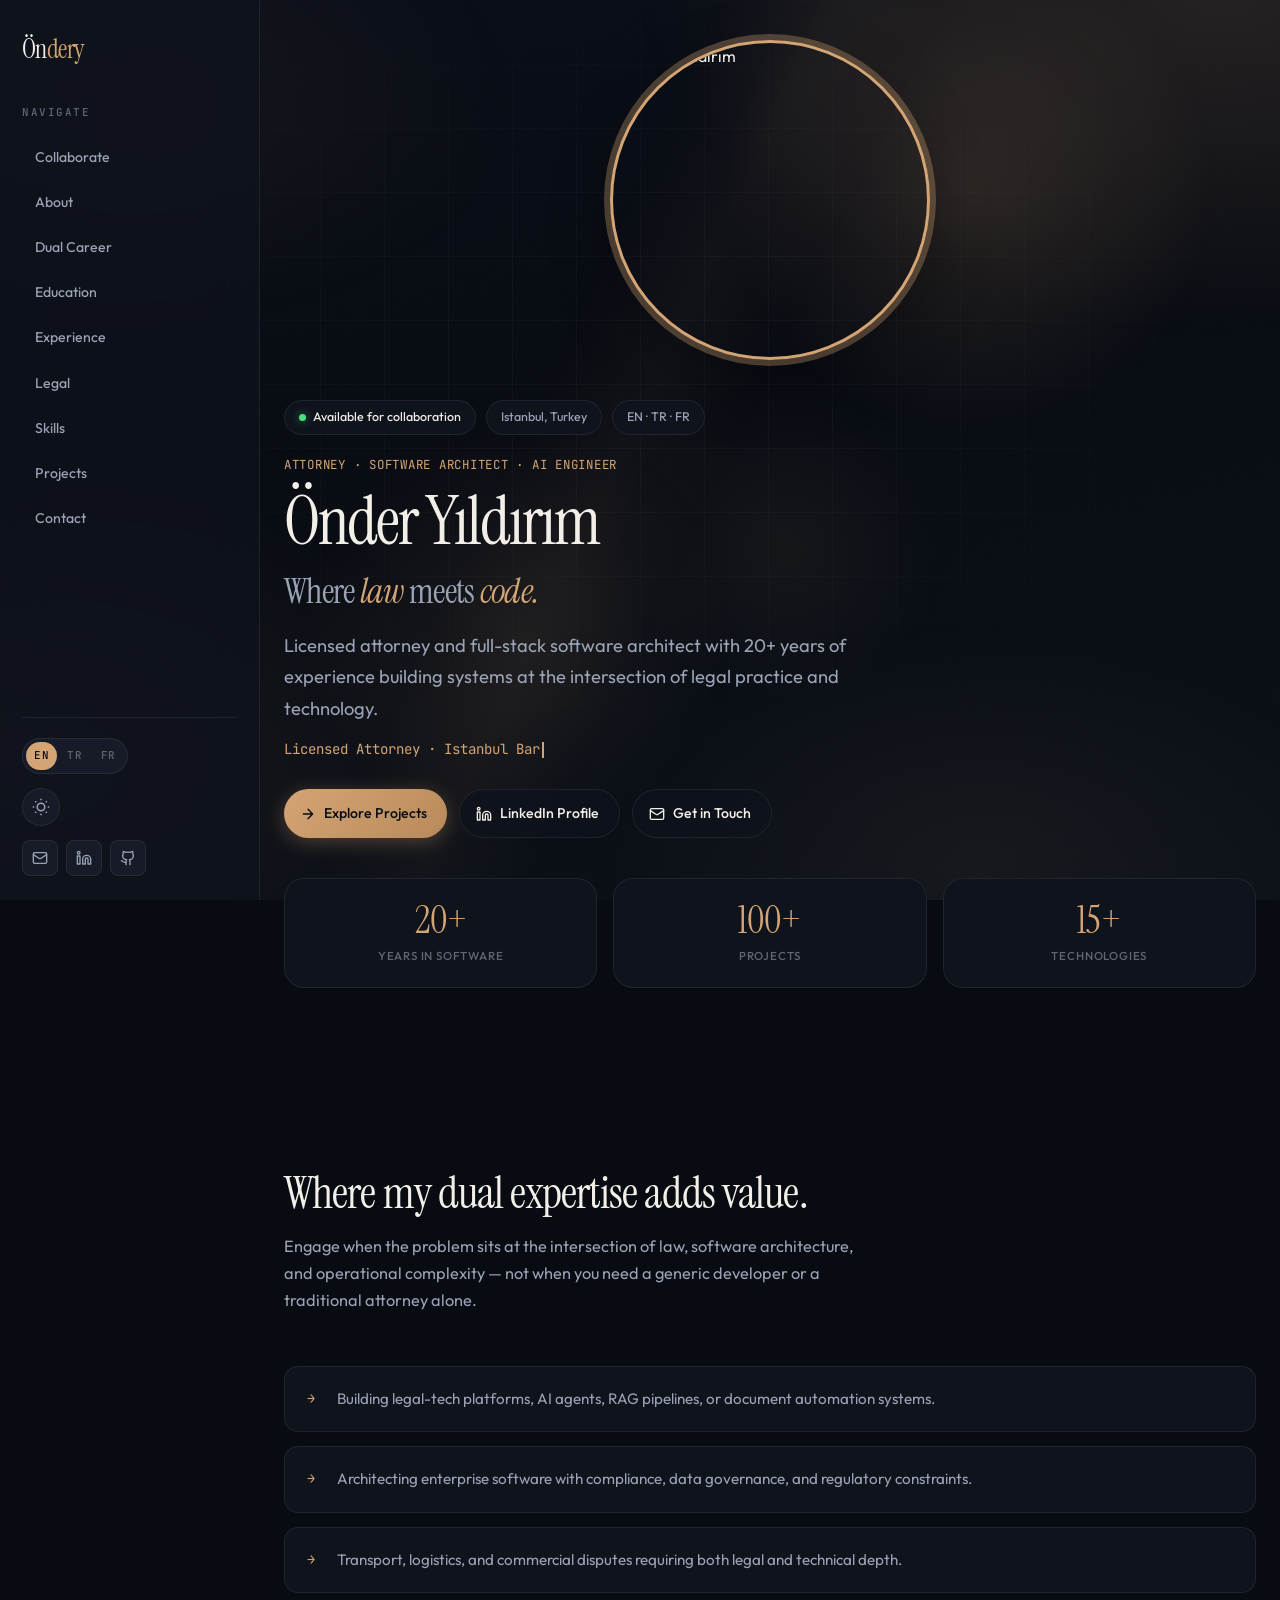
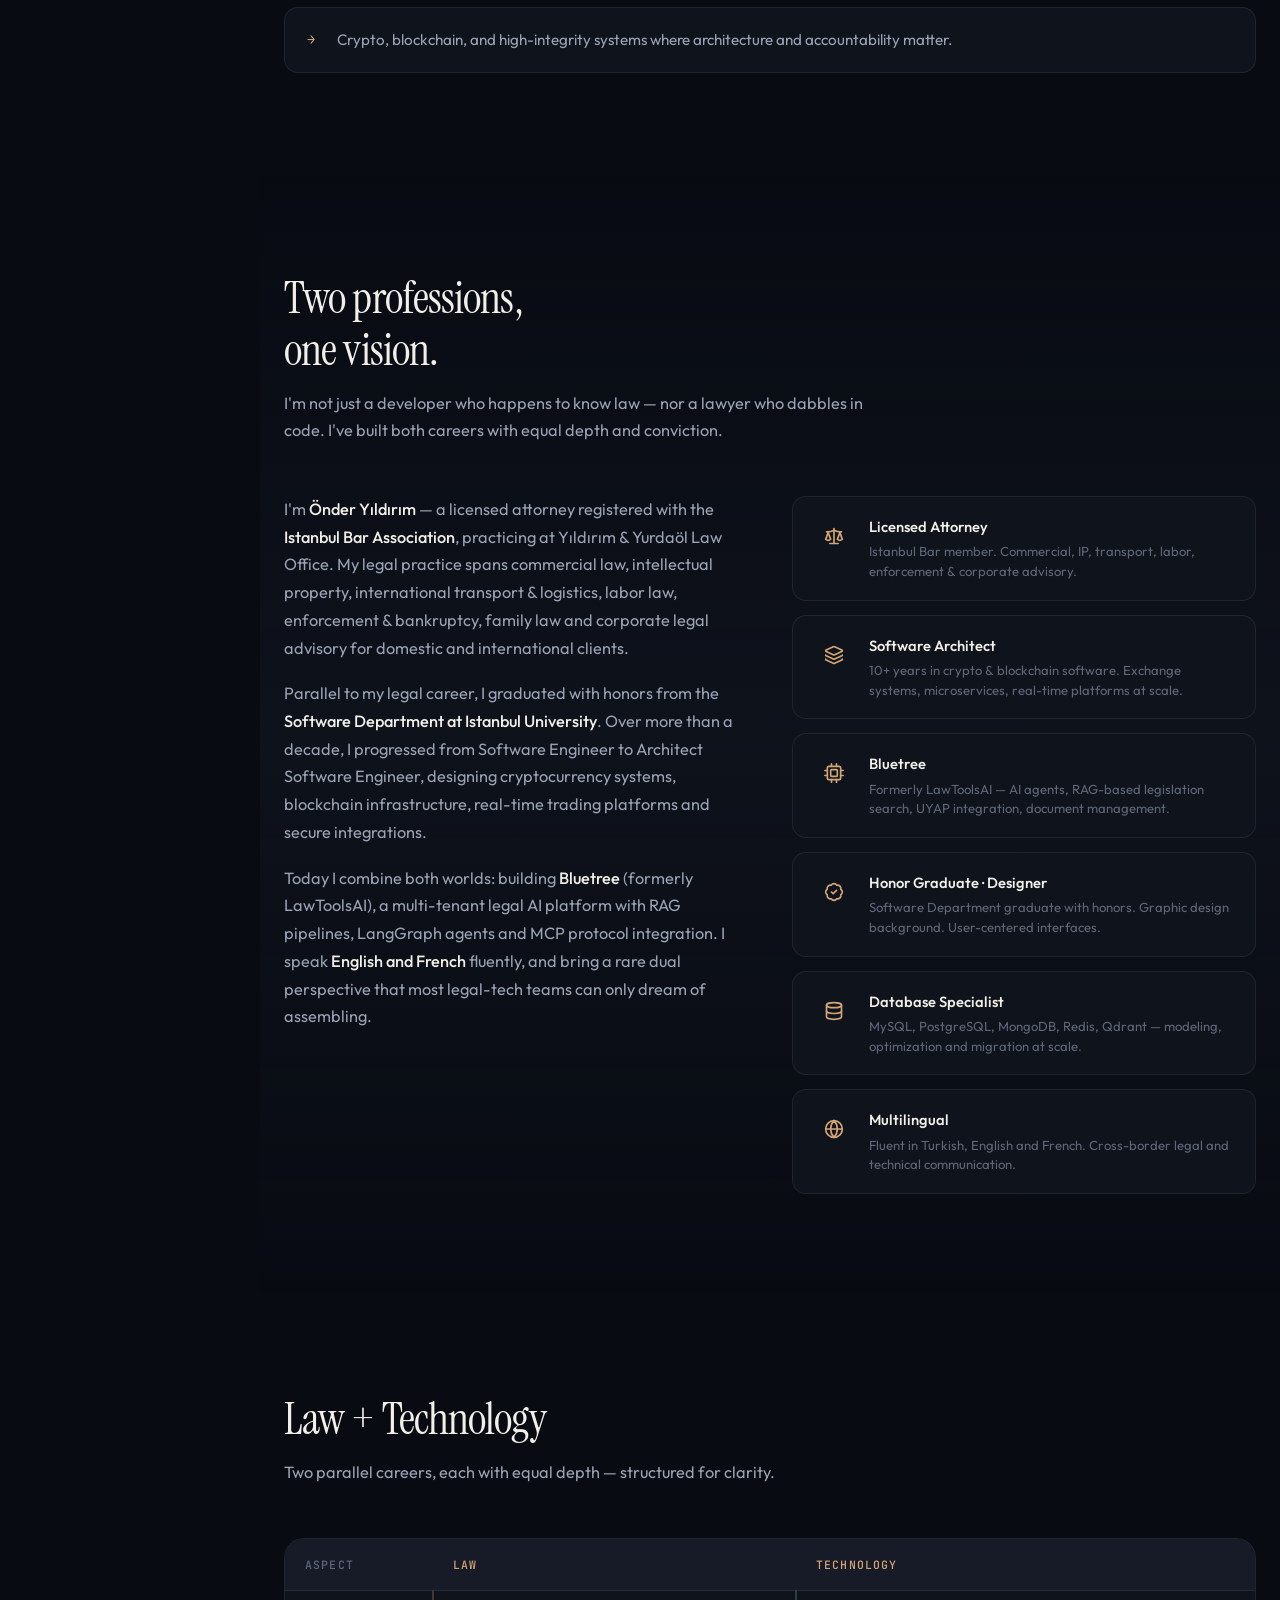
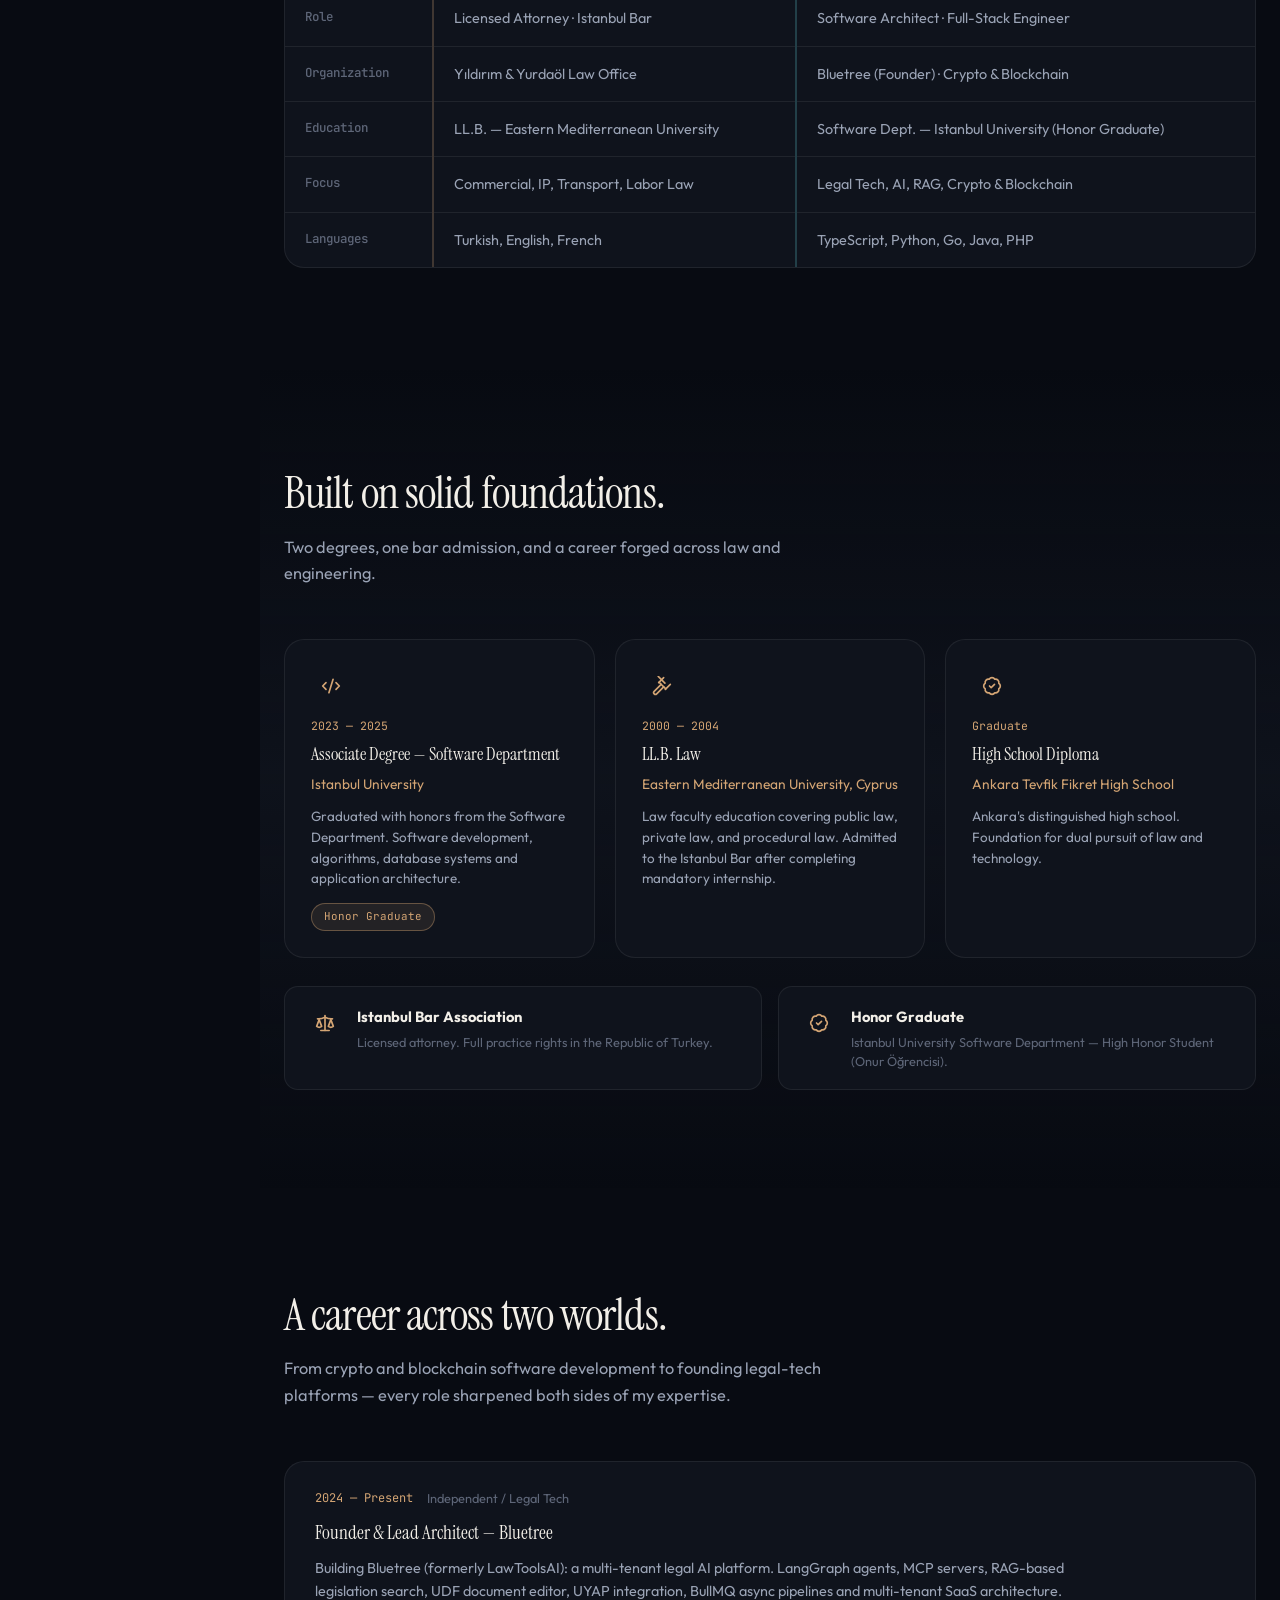
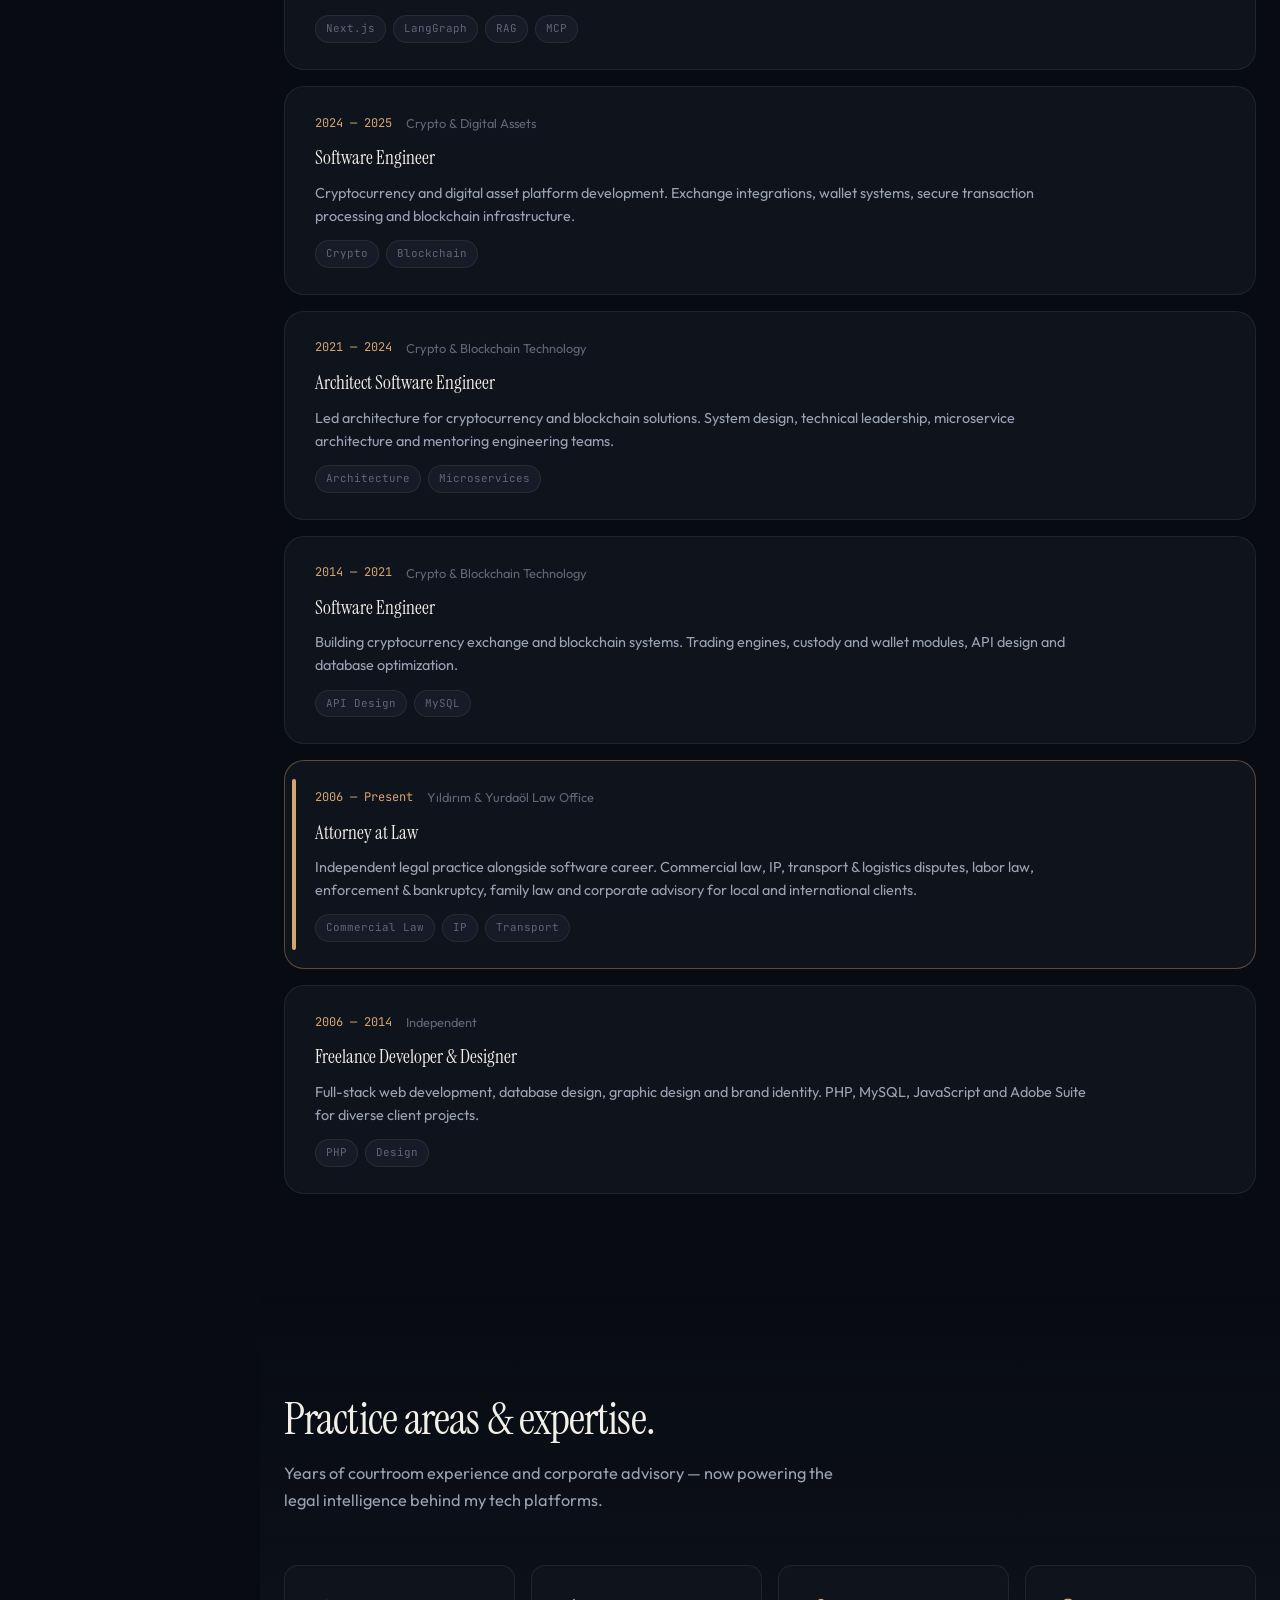
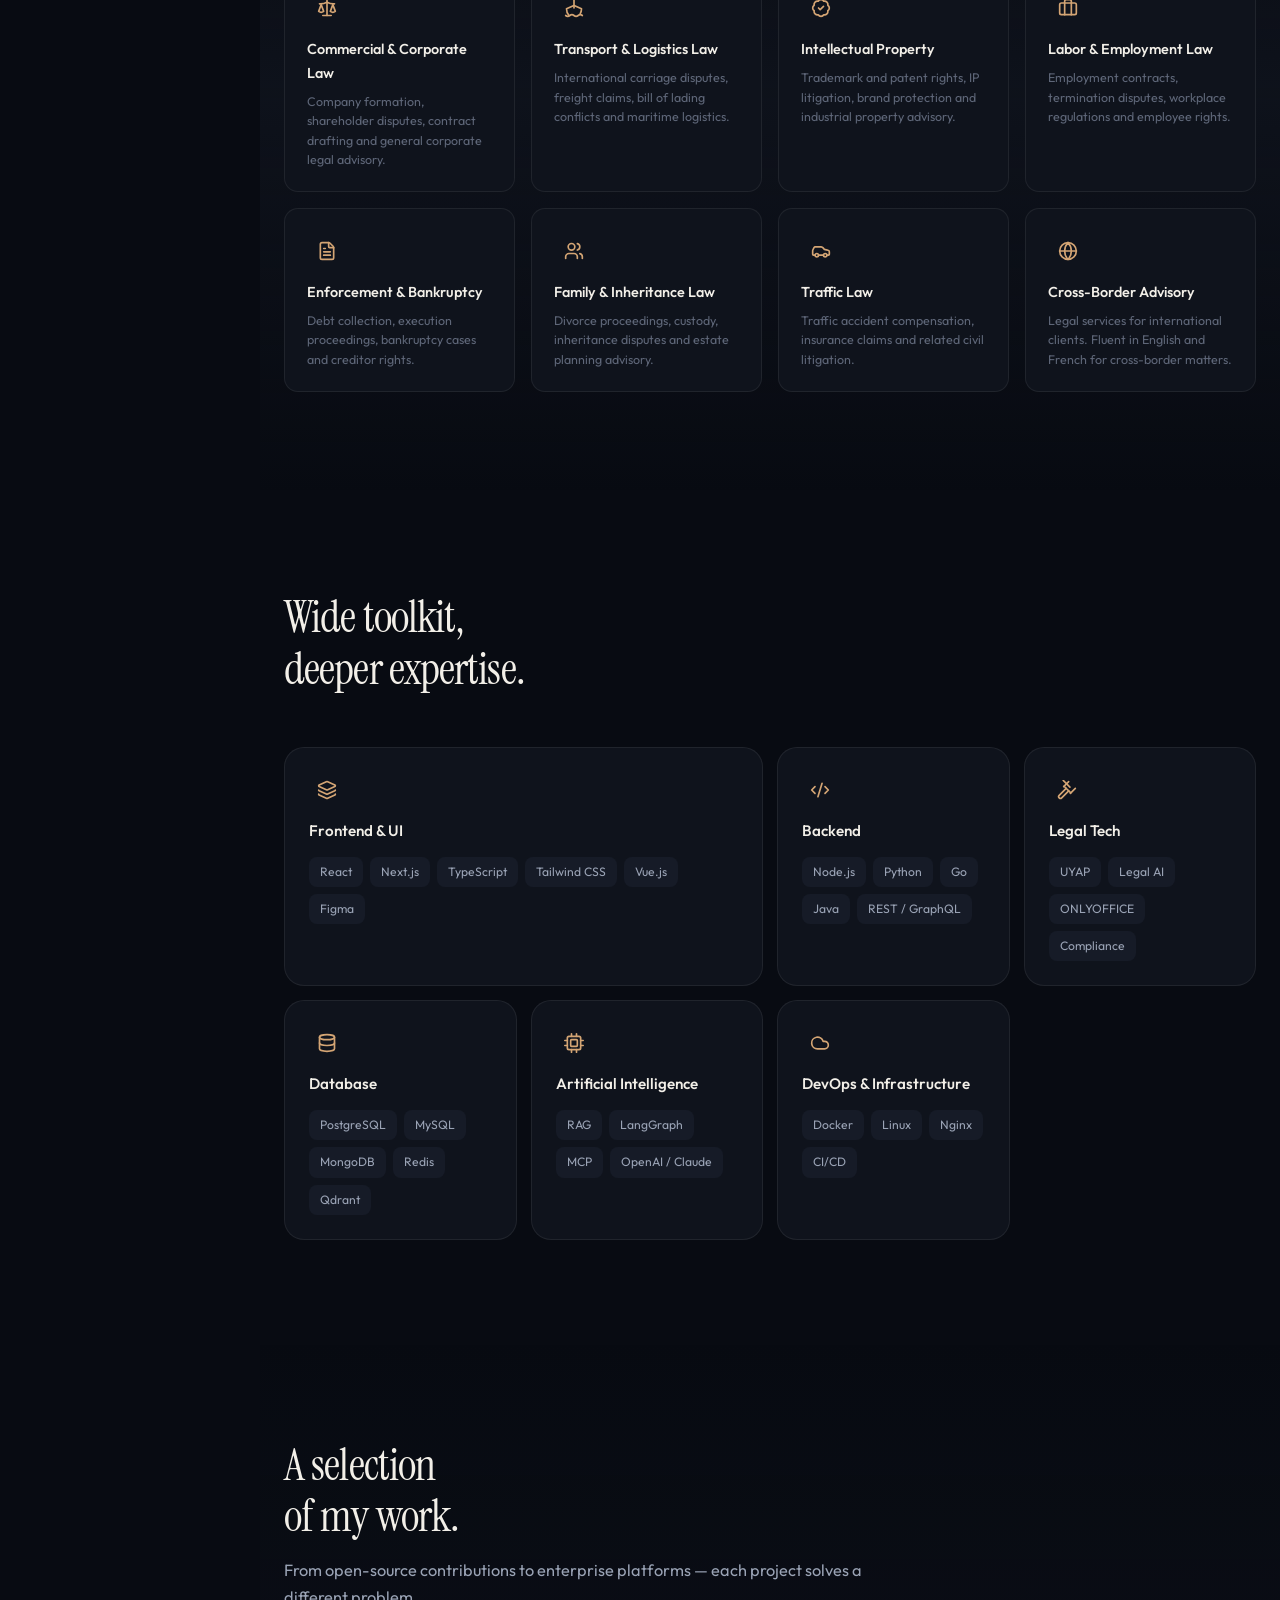
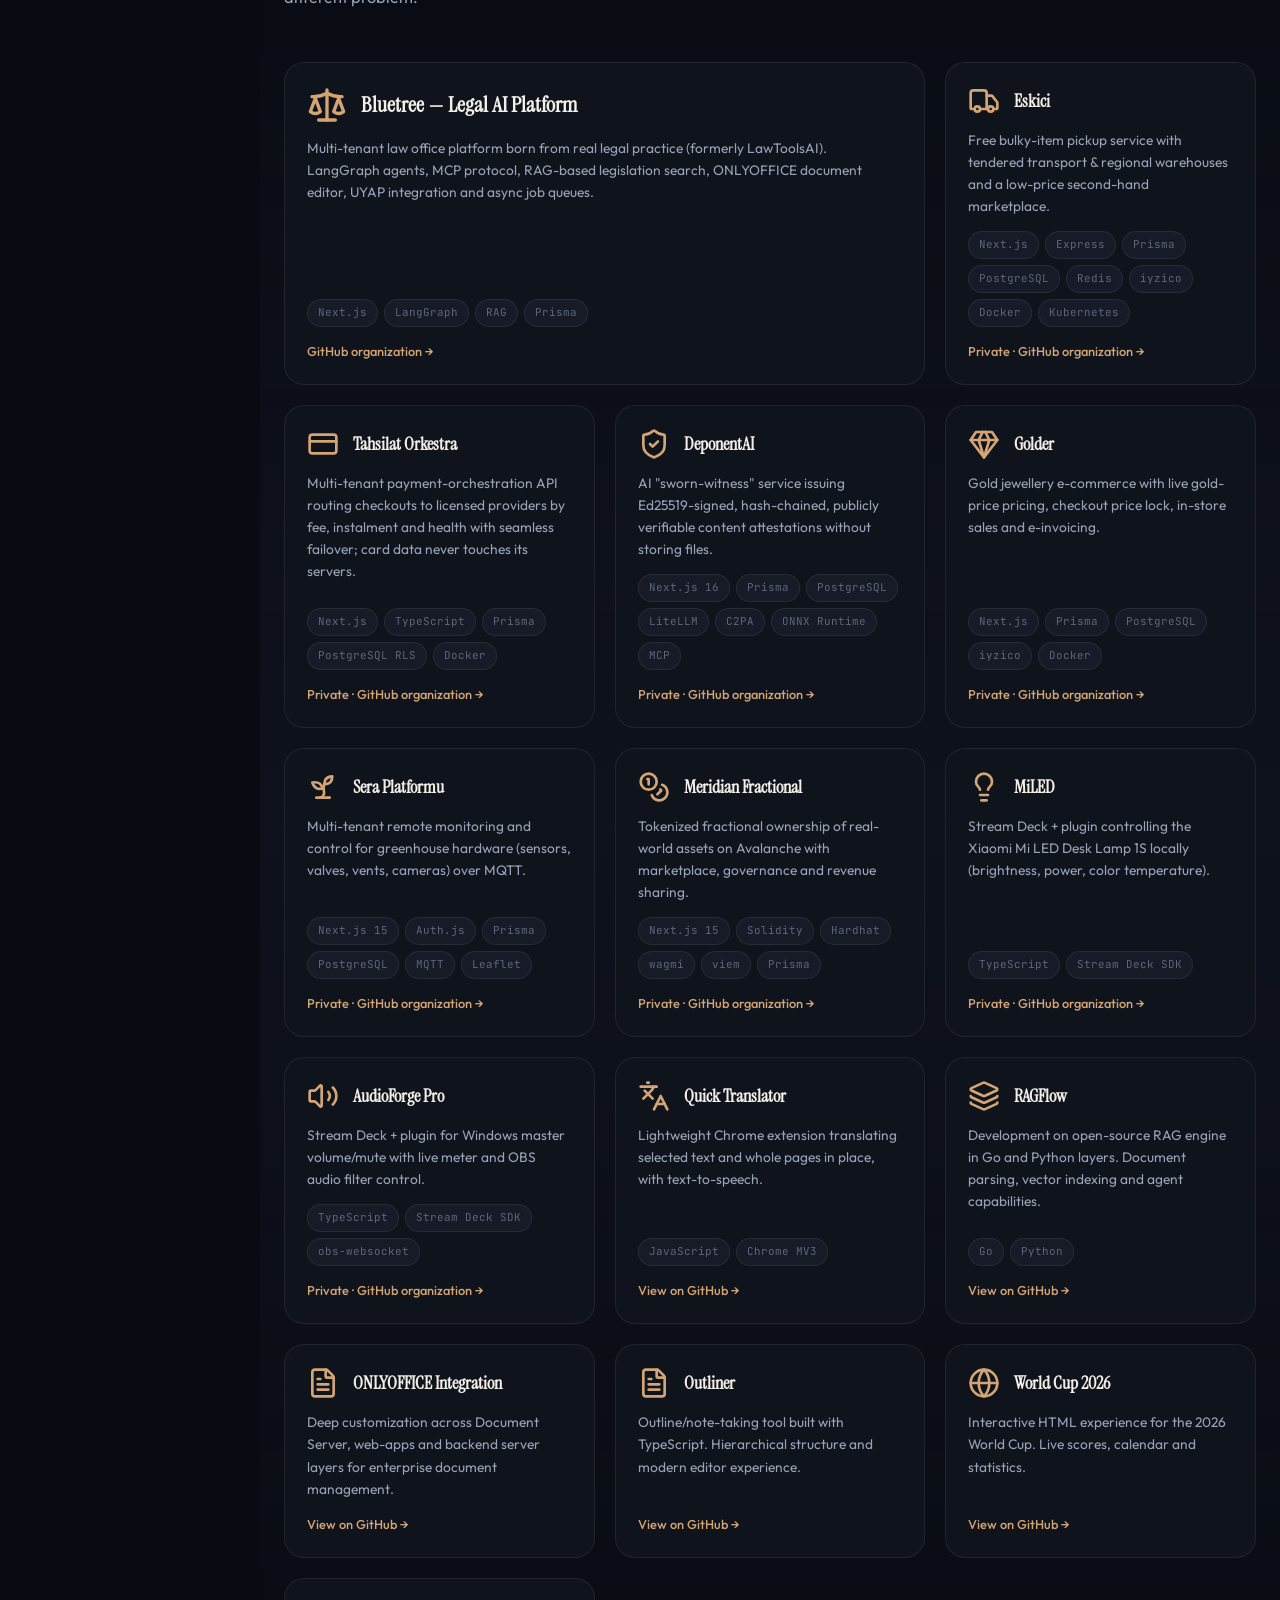
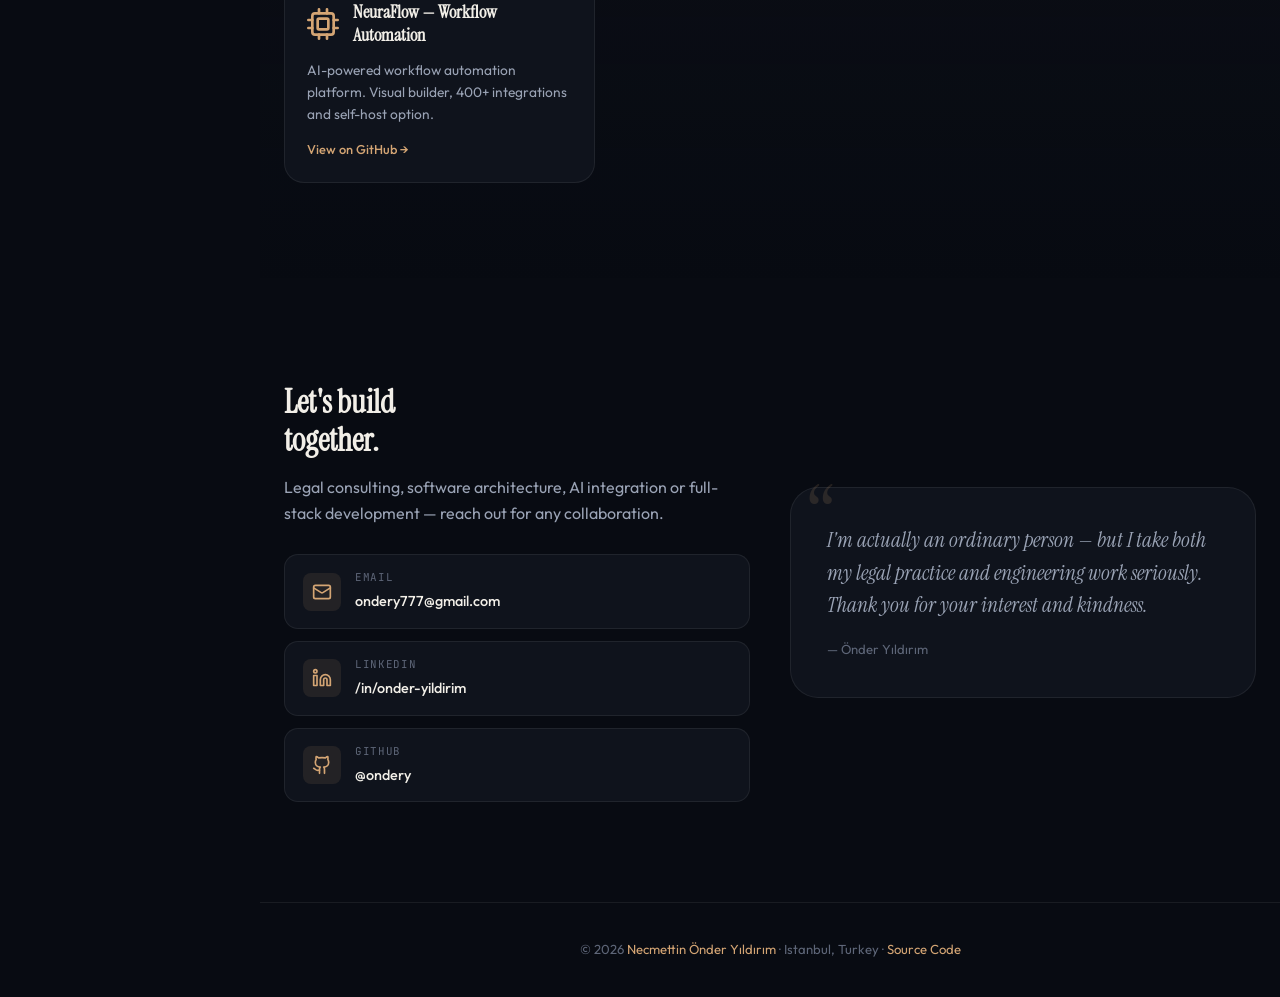
==== index.html @ 704ed191 "Link Stream Deck projects to organization" ====
<!DOCTYPE html>
<html lang="en">
<head>
  <meta charset="UTF-8">
  <meta name="viewport" content="width=device-width, initial-scale=1.0">
  <meta name="description" content="Önder Yıldırım — Istanbul Bar attorney, full-stack architect with 20+ years of experience. Legal tech, AI & enterprise systems.">
  <meta name="author" content="Önder Yıldırım">
  <meta property="og:title" content="Önder Yıldırım — Where Law Meets Code">
  <meta property="og:description" content="Licensed attorney and software architect. Building Bluetree, an AI-powered legal platform (formerly LawToolsAI).">
  <meta property="og:type" content="website">
  <meta property="og:url" content="https://ondery.github.io/ondery/">
  <meta name="theme-color" content="#080b12">
  <title>Önder Yıldırım — Attorney · Software Architect · AI Engineer</title>
  <script>
    (function () {
      try {
        var t = localStorage.getItem("ondery-theme");
        document.documentElement.setAttribute("data-theme", t === "light" ? "light" : "dark");
      } catch (e) {
        document.documentElement.setAttribute("data-theme", "dark");
      }
    })();
  </script>
  <link rel="preconnect" href="https://fonts.googleapis.com">
  <link rel="preconnect" href="https://fonts.gstatic.com" crossorigin>
  <link href="https://fonts.googleapis.com/css2?family=Instrument+Serif:ital@0;1&family=JetBrains+Mono:wght@400;500&family=Outfit:wght@300;400;450;500;550;600&display=swap" rel="stylesheet">
  <link rel="stylesheet" href="css/styles.css?v=4">
  <link rel="icon" href="data:image/svg+xml,%3Csvg xmlns='http://www.w3.org/2000/svg' viewBox='0 0 32 32'%3E%3Crect width='32' height='32' rx='8' fill='%23080b12'/%3E%3Ctext x='16' y='22' text-anchor='middle' font-family='Georgia,serif' font-size='18' fill='%23d4a574'%3E%C3%96%3C/text%3E%3C/svg%3E">
</head>
<body>
  <!--
    THESIS: Category-standard dual-career portfolio that refuses KPI theater and a single-audience hero. The first viewport names the person, the current chapter, and three equal doors.
    OWN-WORLD: Incumbent navy/gold desk: #080b12 ground, #d4a574 accent, Instrument Serif display, Outfit body, JetBrains Mono for data, glass sidebar, pill badges, card grids. Dark is the working scene; light is the invert.
    STORY: A visitor knows who this is, why to write, and which door to take. Trust is checkable fact. Contact is email, LinkedIn, GitHub. Bluetree (formerly LawToolsAI) is the live chapter.
    FIRST VIEWPORT: Fixed sidebar. Portrait + name + role + line. Chapter strip. Three equal door cards (Collaborate / Legal / Hiring). Gold mailto, ghost LinkedIn. No metrics.
    FORM: Category standard (canon), seed df24060e, Godly personal-site craft. Approved composition: .impeccable/mocks/comp-doors.png (delegated). Canon.png KPI row and 3D avatar are not literal.
    FINISH: unreviewed and undocumented is unfinished; this build ends with the finish review, the verdict, DESIGN.md, and every shipping raster carrying its provenance
  -->

  <svg xmlns="http://www.w3.org/2000/svg" class="icon-sprite" aria-hidden="true">
    <symbol id="i-handshake" viewBox="0 0 24 24" fill="none" stroke="currentColor" stroke-width="2" stroke-linecap="round" stroke-linejoin="round"><path d="m11 17 2 2a1 1 0 1 0 3-3"/><path d="m14 14 2.5 2.5a1 1 0 1 0 3-3l-3.88-3.88a3 3 0 0 0-4.24 0l-.88.88a1 1 0 1 1-3-3l2.81-2.81a5.79 5.79 0 0 1 7.06-.87l.47.28a2 2 0 0 0 1.42.25L21 4"/><path d="m21 3 1 11h-2M3 3 2 14l6.5 6.5a1 1 0 1 0 3-3M3 4h8"/></symbol>
    <symbol id="i-scale" viewBox="0 0 24 24" fill="none" stroke="currentColor" stroke-width="2" stroke-linecap="round" stroke-linejoin="round"><path d="M12 3v18"/><path d="m19 8 3 8a5 5 0 0 1-6 0z"/><path d="M3 7h1a17 17 0 0 0 8-2 17 17 0 0 0 8 2h1"/><path d="m5 8 3 8a5 5 0 0 1-6 0z"/><path d="M7 21h10"/></symbol>
    <symbol id="i-briefcase" viewBox="0 0 24 24" fill="none" stroke="currentColor" stroke-width="2" stroke-linecap="round" stroke-linejoin="round"><path d="M16 20V4a2 2 0 0 0-2-2h-4a2 2 0 0 0-2 2v16"/><rect width="20" height="14" x="2" y="6" rx="2"/></symbol>
    <symbol id="i-mail" viewBox="0 0 24 24" fill="none" stroke="currentColor" stroke-width="2" stroke-linecap="round" stroke-linejoin="round"><path d="m22 7-8.991 5.727a2 2 0 0 1-2.009 0L2 7"/><rect width="20" height="16" x="2" y="4" rx="2"/></symbol>
    <symbol id="i-github" viewBox="0 0 24 24" fill="none" stroke="currentColor" stroke-width="2" stroke-linecap="round" stroke-linejoin="round"><path d="M15 22v-4a4.8 4.8 0 0 0-1-3.5c3 0 6-2 6-5.5.08-1.25-.27-2.48-1-3.5.28-1.15.28-2.35 0-3.5 0 0-1 0-3 1.5-2.64-.5-5.36-.5-8 0C6 2 5 2 5 2c-.3 1.15-.3 2.35 0 3.5A5.4 5.4 0 0 0 4 9c0 3.5 3 5.5 6 5.5-.39.49-.68 1.05-.85 1.65S8.93 17.38 9 18v4"/><path d="M9 18c-4.51 2-5-2-7-2"/></symbol>
    <symbol id="i-linkedin" viewBox="0 0 24 24" fill="none" stroke="currentColor" stroke-width="2" stroke-linecap="round" stroke-linejoin="round"><path d="M16 8a6 6 0 0 1 6 6v7h-4v-7a2 2 0 0 0-2-2 2 2 0 0 0-2 2v7h-4v-7a6 6 0 0 1 6-6M2 9h4v12H2z"/><circle cx="4" cy="4" r="2"/></symbol>
    <symbol id="i-pin" viewBox="0 0 24 24" fill="none" stroke="currentColor" stroke-width="2" stroke-linecap="round" stroke-linejoin="round"><path d="M20 10c0 4.993-5.539 10.193-7.399 11.799a1 1 0 0 1-1.202 0C9.539 20.193 4 14.993 4 10a8 8 0 0 1 16 0"/><circle cx="12" cy="10" r="3"/></symbol>
    <symbol id="i-globe" viewBox="0 0 24 24" fill="none" stroke="currentColor" stroke-width="2" stroke-linecap="round" stroke-linejoin="round"><circle cx="12" cy="12" r="10"/><path d="M12 2a14.5 14.5 0 0 0 0 20 14.5 14.5 0 0 0 0-20M2 12h20"/></symbol>
    <symbol id="i-arrow" viewBox="0 0 24 24" fill="none" stroke="currentColor" stroke-width="2" stroke-linecap="round" stroke-linejoin="round"><path d="M5 12h14m-7-7 7 7-7 7"/></symbol>
    <symbol id="i-ship" viewBox="0 0 24 24" fill="none" stroke="currentColor" stroke-width="2" stroke-linecap="round" stroke-linejoin="round"><path d="M12 2v10"/><path d="M19.38 19A11.6 11.6 0 0 0 21 13l-8.188-3.639a2 2 0 0 0-1.624 0L3 13a11.6 11.6 0 0 0 2.81 7.76"/><path d="M2 21c.6.5 1.2 1 2.5 1 2.5 0 2.5-2 5-2 1.3 0 1.9.5 2.5 1s1.2 1 2.5 1c2.5 0 2.5-2 5-2 1.3 0 1.9.5 2.5 1"/></symbol>
    <symbol id="i-badge" viewBox="0 0 24 24" fill="none" stroke="currentColor" stroke-width="2" stroke-linecap="round" stroke-linejoin="round"><path d="M3.85 8.62a4 4 0 0 1 4.78-4.77 4 4 0 0 1 6.74 0 4 4 0 0 1 4.78 4.78 4 4 0 0 1 0 6.74 4 4 0 0 1-4.77 4.78 4 4 0 0 1-6.75 0 4 4 0 0 1-4.78-4.77 4 4 0 0 1 0-6.76"/><path d="m9 12 2 2 4-4"/></symbol>
    <symbol id="i-file" viewBox="0 0 24 24" fill="none" stroke="currentColor" stroke-width="2" stroke-linecap="round" stroke-linejoin="round"><path d="M6 22a2 2 0 0 1-2-2V4a2 2 0 0 1 2-2h8a2.4 2.4 0 0 1 1.704.706l3.588 3.588A2.4 2.4 0 0 1 20 8v12a2 2 0 0 1-2 2z"/><path d="M14 2v5a1 1 0 0 0 1 1h5M10 9H8m8 4H8m8 4H8"/></symbol>
    <symbol id="i-users" viewBox="0 0 24 24" fill="none" stroke="currentColor" stroke-width="2" stroke-linecap="round" stroke-linejoin="round"><path d="M16 21v-2a4 4 0 0 0-4-4H6a4 4 0 0 0-4 4v2"/><circle cx="9" cy="7" r="4"/><path d="M22 21v-2a4 4 0 0 0-3-3.87M16 3.13a4 4 0 0 1 0 7.75"/></symbol>
    <symbol id="i-car" viewBox="0 0 24 24" fill="none" stroke="currentColor" stroke-width="2" stroke-linecap="round" stroke-linejoin="round"><path d="M19 17h2c.6 0 1-.4 1-1v-3c0-.9-.7-1.7-1.5-1.9C18.7 10.6 16 10 16 10s-1.3-1.4-2.2-2.3c-.5-.4-1.1-.7-1.8-.7H5c-.6 0-1.1.4-1.4.9l-1.4 2.9A3.7 3.7 0 0 0 2 12v4c0 .6.4 1 1 1h2"/><circle cx="7" cy="17" r="2"/><path d="M9 17h6"/><circle cx="17" cy="17" r="2"/></symbol>
    <symbol id="i-code" viewBox="0 0 24 24" fill="none" stroke="currentColor" stroke-width="2" stroke-linecap="round" stroke-linejoin="round"><path d="m18 16 4-4-4-4M6 8l-4 4 4 4m8.5-12-5 16"/></symbol>
    <symbol id="i-database" viewBox="0 0 24 24" fill="none" stroke="currentColor" stroke-width="2" stroke-linecap="round" stroke-linejoin="round"><ellipse cx="12" cy="5" rx="9" ry="3"/><path d="M3 5v14a9 3 0 0 0 18 0V5"/><path d="M3 12a9 3 0 0 0 18 0"/></symbol>
    <symbol id="i-cpu" viewBox="0 0 24 24" fill="none" stroke="currentColor" stroke-width="2" stroke-linecap="round" stroke-linejoin="round"><rect width="16" height="16" x="4" y="4" rx="2"/><rect width="8" height="8" x="8" y="8" rx="1"/><path d="M9 1v3m6-3v3M9 20v3m6-3v3M20 9h3m-3 6h3M1 9h3m-3 6h3"/></symbol>
    <symbol id="i-cloud" viewBox="0 0 24 24" fill="none" stroke="currentColor" stroke-width="2" stroke-linecap="round" stroke-linejoin="round"><path d="M17.5 19H9a7 7 0 1 1 6.71-9h1.79a4.5 4.5 0 1 1 0 9"/></symbol>
    <symbol id="i-layers" viewBox="0 0 24 24" fill="none" stroke="currentColor" stroke-width="2" stroke-linecap="round" stroke-linejoin="round"><path d="M12.83 2.18a2 2 0 0 0-1.66 0L2.6 6.08a1 1 0 0 0 0 1.83l8.58 3.91a2 2 0 0 0 1.66 0l8.58-3.9a1 1 0 0 0 0-1.83z"/><path d="M2 12a1 1 0 0 0 .58.91l8.6 3.91a2 2 0 0 0 1.65 0l8.58-3.9A1 1 0 0 0 22 12"/><path d="M2 17a1 1 0 0 0 .58.91l8.6 3.91a2 2 0 0 0 1.65 0l8.58-3.9A1 1 0 0 0 22 17"/></symbol>
    <symbol id="i-gavel" viewBox="0 0 24 24" fill="none" stroke="currentColor" stroke-width="2" stroke-linecap="round" stroke-linejoin="round"><path d="m14 13-8.381 8.38a1 1 0 0 1-3.001-3L11 10"/><path d="M16 16l6-6"/><path d="m15.5 8.5-8-8"/><path d="M8 8l6-6"/><path d="m8.5 7.5 8 8"/></symbol>
    <symbol id="i-home" viewBox="0 0 24 24" fill="none" stroke="currentColor" stroke-width="2" stroke-linecap="round" stroke-linejoin="round"><path d="M15 21v-8a1 1 0 0 0-1-1h-4a1 1 0 0 0-1 1v8"/><path d="M3 10a2 2 0 0 1 .709-1.528l7-6a2 2 0 0 1 2.582 0l7 6A2 2 0 0 1 21 10v9a2 2 0 0 1-2 2H5a2 2 0 0 1-2-2z"/></symbol>
    <symbol id="i-user" viewBox="0 0 24 24" fill="none" stroke="currentColor" stroke-width="2" stroke-linecap="round" stroke-linejoin="round"><circle cx="12" cy="8" r="4"/><path d="M4 20a8 8 0 0 1 16 0"/></symbol>
    <symbol id="i-truck" viewBox="0 0 24 24" fill="none" stroke="currentColor" stroke-width="2" stroke-linecap="round" stroke-linejoin="round"><path d="M14 18V6a2 2 0 0 0-2-2H4a2 2 0 0 0-2 2v11a1 1 0 0 0 1 1h2"/><path d="M15 18H9"/><path d="M19 18h2a1 1 0 0 0 1-1v-3.65a1 1 0 0 0-.22-.624l-3.48-4.35A1 1 0 0 0 17.52 8H14"/><circle cx="17" cy="18" r="2"/><circle cx="7" cy="18" r="2"/></symbol>
    <symbol id="i-card" viewBox="0 0 24 24" fill="none" stroke="currentColor" stroke-width="2" stroke-linecap="round" stroke-linejoin="round"><rect width="20" height="14" x="2" y="5" rx="2"/><path d="M2 10h20"/></symbol>
    <symbol id="i-shield" viewBox="0 0 24 24" fill="none" stroke="currentColor" stroke-width="2" stroke-linecap="round" stroke-linejoin="round"><path d="M20 13c0 5-3.5 7.5-7.66 8.95a1 1 0 0 1-.67-.01C7.5 20.5 4 18 4 13V6a1 1 0 0 1 1-1c2 0 4.5-1.2 6.24-2.72a1.17 1.17 0 0 1 1.52 0C14.51 3.81 17 5 19 5a1 1 0 0 1 1 1z"/><path d="m9 12 2 2 4-4"/></symbol>
    <symbol id="i-gem" viewBox="0 0 24 24" fill="none" stroke="currentColor" stroke-width="2" stroke-linecap="round" stroke-linejoin="round"><path d="M6 3h12l4 6-10 13L2 9Z"/><path d="M11 3 8 9l4 13 4-13-3-6"/><path d="M2 9h20"/></symbol>
    <symbol id="i-sprout" viewBox="0 0 24 24" fill="none" stroke="currentColor" stroke-width="2" stroke-linecap="round" stroke-linejoin="round"><path d="M7 20h10"/><path d="M10 20c5.5-2.5.8-6.4 3-10"/><path d="M9.5 9.4c1.1.8 1.8 2.2 2.3 3.7-2 .4-3.5.4-4.8-.3-1.2-.6-2.3-1.9-3-4.2 2.8-.5 4.4 0 5.5.8z"/><path d="M14.1 6a7 7 0 0 0-1.1 4c1.9-.1 3.3-.6 4.3-1.4 1-1 1.6-2.3 1.7-4.6-2.7.1-4 1-4.9 2z"/></symbol>
    <symbol id="i-coins" viewBox="0 0 24 24" fill="none" stroke="currentColor" stroke-width="2" stroke-linecap="round" stroke-linejoin="round"><circle cx="8" cy="8" r="6"/><path d="M18.09 10.37A6 6 0 1 1 10.34 18"/><path d="M7 6h1v4"/><path d="m16.71 13.88.7.71-2.82 2.82"/></symbol>
    <symbol id="i-bulb" viewBox="0 0 24 24" fill="none" stroke="currentColor" stroke-width="2" stroke-linecap="round" stroke-linejoin="round"><path d="M15 14c.2-1 .7-1.7 1.5-2.5 1-.9 1.5-2.2 1.5-3.5A6 6 0 0 0 6 8c0 1 .2 2.2 1.5 3.5.7.7 1.3 1.5 1.5 2.5"/><path d="M9 18h6"/><path d="M10 22h4"/></symbol>
    <symbol id="i-volume" viewBox="0 0 24 24" fill="none" stroke="currentColor" stroke-width="2" stroke-linecap="round" stroke-linejoin="round"><path d="M11 4.702a.705.705 0 0 0-1.203-.498L6.413 7.587A1.4 1.4 0 0 1 5.416 8H3a1 1 0 0 0-1 1v6a1 1 0 0 0 1 1h2.416a1.4 1.4 0 0 1 .997.413l3.383 3.384A.705.705 0 0 0 11 19.298z"/><path d="M16 9a5 5 0 0 1 0 6"/><path d="M19.364 18.364a9 9 0 0 0 0-12.728"/></symbol>
    <symbol id="i-languages" viewBox="0 0 24 24" fill="none" stroke="currentColor" stroke-width="2" stroke-linecap="round" stroke-linejoin="round"><path d="m5 8 6 6"/><path d="m4 14 6-6 2-3"/><path d="M2 5h12"/><path d="M7 2h1"/><path d="m22 22-5-10-5 10"/><path d="M14 18h6"/></symbol>
  </svg>

  <div class="site-bg" aria-hidden="true">
    <div class="site-bg-base"></div>
    <div class="site-bg-mesh"></div>
    <div class="site-bg-grid"></div>
    <div class="site-bg-beam"></div>
    <div class="site-bg-glow site-bg-glow-a"></div>
    <div class="site-bg-glow site-bg-glow-b"></div>
    <div class="site-bg-glow site-bg-glow-c"></div>
    <div class="site-bg-noise"></div>
  </div>

  <aside class="sidebar" aria-label="Site navigation">
    <a href="#hero" class="sidebar-logo">Ön<span>dery</span></a>
    <p class="sidebar-label" data-i18n="sidebar.label">Navigate</p>
    <ul class="sidebar-nav">
      <li><a href="#collaborate" data-i18n="nav.collaborate">Collaborate</a></li>
      <li><a href="#about" data-i18n="nav.about">About</a></li>
      <li><a href="#dual-career" data-i18n="nav.dualCareer">Dual Career</a></li>
      <li><a href="#education" data-i18n="nav.education">Education</a></li>
      <li><a href="#experience" data-i18n="nav.experience">Experience</a></li>
      <li><a href="#legal" data-i18n="nav.legal">Legal</a></li>
      <li><a href="#skills" data-i18n="nav.skills">Skills</a></li>
      <li><a href="#projects" data-i18n="nav.projects">Projects</a></li>
      <li><a href="#contact" data-i18n="nav.contact">Contact</a></li>
    </ul>
    <div class="sidebar-footer">
      <div class="lang-switch" role="group" aria-label="Language">
        <button type="button" class="lang-btn active" data-lang="en" aria-pressed="true">EN</button>
        <button type="button" class="lang-btn" data-lang="tr" aria-pressed="false">TR</button>
        <button type="button" class="lang-btn" data-lang="fr" aria-pressed="false">FR</button>
      </div>
      <button type="button" class="theme-btn is-dark sidebar-theme" aria-label="Toggle color theme" data-label-light="Switch to light mode" data-label-dark="Switch to dark mode">
        <svg class="icon-sun" viewBox="0 0 24 24" fill="none" stroke="currentColor" stroke-width="2" aria-hidden="true"><circle cx="12" cy="12" r="5"/><path d="M12 1v2M12 21v2M4.22 4.22l1.42 1.42M18.36 18.36l1.42 1.42M1 12h2M21 12h2M4.22 19.78l1.42-1.42M18.36 5.64l1.42-1.42"/></svg>
        <svg class="icon-moon" viewBox="0 0 24 24" fill="none" stroke="currentColor" stroke-width="2" aria-hidden="true"><path d="M21 12.79A9 9 0 1 1 11.21 3 7 7 0 0 0 21 12.79z"/></svg>
      </button>
      <div class="sidebar-social">
        <a href="mailto:ondery777@gmail.com" aria-label="Email"><svg class="icon" aria-hidden="true"><use href="#i-mail"/></svg></a>
        <a href="https://www.linkedin.com/in/onder-yildirim/" target="_blank" rel="noopener noreferrer" aria-label="LinkedIn"><svg class="icon" aria-hidden="true"><use href="#i-linkedin"/></svg></a>
        <a href="https://github.com/ondery" target="_blank" rel="noopener noreferrer" aria-label="GitHub"><svg class="icon" aria-hidden="true"><use href="#i-github"/></svg></a>
      </div>
    </div>
  </aside>

  <div class="sidebar-overlay" aria-hidden="true"></div>

  <div class="site-main">
    <header class="mobile-bar">
      <button type="button" class="menu-toggle" aria-label="Open menu" aria-expanded="false">
        <span></span><span></span><span></span>
      </button>
      <a href="#hero" class="mobile-logo">Öndery</a>
      <button type="button" class="theme-btn is-dark mobile-theme" aria-label="Toggle color theme" data-label-light="Switch to light mode" data-label-dark="Switch to dark mode">
        <svg class="icon-sun" viewBox="0 0 24 24" fill="none" stroke="currentColor" stroke-width="2" aria-hidden="true"><circle cx="12" cy="12" r="5"/><path d="M12 1v2M12 21v2M4.22 4.22l1.42 1.42M18.36 18.36l1.42 1.42M1 12h2M21 12h2M4.22 19.78l1.42-1.42M18.36 5.64l1.42-1.42"/></svg>
        <svg class="icon-moon" viewBox="0 0 24 24" fill="none" stroke="currentColor" stroke-width="2" aria-hidden="true"><path d="M21 12.79A9 9 0 1 1 11.21 3 7 7 0 0 0 21 12.79z"/></svg>
      </button>
    </header>

    <header class="hero" id="hero">
      <div class="hero-banner hero-banner-avatar">
        <img src="https://avatars.githubusercontent.com/u/7957487?v=4" alt="Önder Yıldırım" width="320" height="320" loading="eager" data-i18n-attr="alt:hero.bannerAlt">
      </div>
      <div class="container hero-inner">
        <div class="hero-meta">
          <span class="meta-badge meta-live"><span class="dot"></span> <span data-i18n="hero.badgeLive">Available for collaboration</span></span>
          <span class="meta-badge" data-i18n="hero.badgeLocation">Istanbul, Turkey</span>
          <span class="meta-badge" data-i18n="hero.badgeLangs">EN · TR · FR</span>
        </div>
        <p class="hero-role" data-i18n="hero.badge">Attorney · Software Architect · AI Engineer</p>
        <h1 class="hero-name" data-i18n="hero.name">Önder Yıldırım</h1>
        <p class="hero-title" data-i18n-html="hero.titleHtml">Where <em>law</em> meets <em>code.</em></p>
        <p class="hero-subtitle" data-i18n="hero.subtitle">Licensed attorney and full-stack software architect with 20+ years of experience building systems at the intersection of legal practice and technology.</p>
        <div class="hero-typed">
          <span id="typed-text"></span><span class="cursor" aria-hidden="true"></span>
        </div>
        <div class="hero-actions">
          <a href="#projects" class="btn btn-primary">
            <svg class="icon" aria-hidden="true"><use href="#i-arrow"/></svg>
            <span data-i18n="hero.ctaProjects">Explore Projects</span>
          </a>
          <a href="https://www.linkedin.com/in/onder-yildirim/" class="btn btn-ghost" target="_blank" rel="noopener noreferrer">
            <svg class="icon" aria-hidden="true"><use href="#i-linkedin"/></svg>
            <span data-i18n="hero.ctaLinkedin">LinkedIn Profile</span>
          </a>
          <a href="#contact" class="btn btn-ghost">
            <svg class="icon" aria-hidden="true"><use href="#i-mail"/></svg>
            <span data-i18n="hero.ctaContact">Get in Touch</span>
          </a>
        </div>
        <div class="kpi-row">
          <div class="kpi-card reveal">
            <div class="kpi-value" data-count="20" data-suffix="+">0</div>
            <div class="kpi-label" data-i18n="hero.statYears">Years in Software</div>
          </div>
          <div class="kpi-card reveal">
            <div class="kpi-value" data-count="100" data-suffix="+">0</div>
            <div class="kpi-label" data-i18n="hero.statProjects">Projects</div>
          </div>
          <div class="kpi-card reveal">
            <div class="kpi-value" data-count="15" data-suffix="+">0</div>
            <div class="kpi-label" data-i18n="hero.statTech">Technologies</div>
          </div>
        </div>
      </div>
    </header>

    <section id="collaborate" class="doc-section">
      <div class="container">
        <div class="section-header reveal">
          <h2 class="section-title" data-i18n="collaborate.title">Where dual expertise adds value.</h2>
          <p class="section-desc" data-i18n="collaborate.desc">Engage when the problem sits at the intersection of law, software architecture, and operational complexity — not when you need a generic developer or a traditional attorney alone.</p>
        </div>
        <ul class="collab-list reveal">
          <li data-i18n="collaborate.i1">Building legal-tech platforms, AI agents, RAG pipelines, or document automation systems.</li>
          <li data-i18n="collaborate.i2">Architecting enterprise software with compliance, data governance, and regulatory constraints.</li>
          <li data-i18n="collaborate.i3">Transport, logistics, and commercial disputes requiring both legal and technical depth.</li>
          <li data-i18n="collaborate.i4">Crypto, blockchain, and high-integrity systems where architecture and accountability matter.</li>
        </ul>
      </div>
    </section>

    <section id="about" class="doc-section section-alt">
      <div class="container">
        <div class="section-header reveal">
          <h2 class="section-title" data-i18n-html="about.titleHtml">Two professions,<br>one vision.</h2>
          <p class="section-desc" data-i18n="about.desc">I'm not just a developer who happens to know law — nor a lawyer who dabbles in code.</p>
        </div>
        <div class="about-grid">
          <div class="about-text reveal">
            <p data-i18n-html="about.p1Html"></p>
            <p data-i18n-html="about.p2Html"></p>
            <p data-i18n-html="about.p3Html"></p>
          </div>
          <div class="about-highlights">
            <div class="highlight-card reveal"><div class="highlight-icon"><svg class="icon" aria-hidden="true"><use href="#i-scale"/></svg></div><div><h4 data-i18n="about.h1Title">Licensed Attorney</h4><p data-i18n="about.h1Desc"></p></div></div>
            <div class="highlight-card reveal"><div class="highlight-icon"><svg class="icon" aria-hidden="true"><use href="#i-layers"/></svg></div><div><h4 data-i18n="about.h2Title">Software Architect</h4><p data-i18n="about.h2Desc"></p></div></div>
            <div class="highlight-card reveal"><div class="highlight-icon"><svg class="icon" aria-hidden="true"><use href="#i-cpu"/></svg></div><div><h4 data-i18n="about.h3Title">Bluetree</h4><p data-i18n="about.h3Desc"></p></div></div>
            <div class="highlight-card reveal"><div class="highlight-icon"><svg class="icon" aria-hidden="true"><use href="#i-badge"/></svg></div><div><h4 data-i18n="about.h4Title">Honor Graduate · Designer</h4><p data-i18n="about.h4Desc"></p></div></div>
            <div class="highlight-card reveal"><div class="highlight-icon"><svg class="icon" aria-hidden="true"><use href="#i-database"/></svg></div><div><h4 data-i18n="about.h5Title">Database Specialist</h4><p data-i18n="about.h5Desc"></p></div></div>
            <div class="highlight-card reveal"><div class="highlight-icon"><svg class="icon" aria-hidden="true"><use href="#i-globe"/></svg></div><div><h4 data-i18n="about.h6Title">Multilingual</h4><p data-i18n="about.h6Desc"></p></div></div>
          </div>
        </div>
      </div>
    </section>

    <section id="dual-career" class="doc-section">
      <div class="container">
        <div class="section-header reveal">
          <h2 class="section-title" data-i18n="dualCareer.title">Law + Technology</h2>
          <p class="section-desc" data-i18n="dualCareer.desc">Two parallel careers, each with equal depth — structured for clarity.</p>
        </div>
        <div class="table-wrap reveal">
          <table class="dual-table">
            <thead>
              <tr>
                <th data-i18n="dualCareer.colAspect">Aspect</th>
                <th data-i18n="dualCareer.colLaw">Law</th>
                <th data-i18n="dualCareer.colTech">Technology</th>
              </tr>
            </thead>
            <tbody>
              <tr>
                <td data-i18n="dualCareer.rowRole">Role</td>
                <td data-i18n="dualCareer.lawRole">Licensed Attorney · Istanbul Bar</td>
                <td data-i18n="dualCareer.techRole">Software Architect · Full-Stack Engineer</td>
              </tr>
              <tr>
                <td data-i18n="dualCareer.rowOrg">Organization</td>
                <td data-i18n="dualCareer.lawOrg">Yıldırım &amp; Yurdaöl Law Office</td>
                <td data-i18n="dualCareer.techOrg">Bluetree (Founder) · Crypto &amp; Blockchain</td>
              </tr>
              <tr>
                <td data-i18n="dualCareer.rowEdu">Education</td>
                <td data-i18n="dualCareer.lawEdu">LL.B. — Eastern Mediterranean University</td>
                <td data-i18n="dualCareer.techEdu">Software Dept. — Istanbul University (Honor Graduate)</td>
              </tr>
              <tr>
                <td data-i18n="dualCareer.rowFocus">Focus</td>
                <td data-i18n="dualCareer.lawFocus">Commercial, IP, Transport, Labor Law</td>
                <td data-i18n="dualCareer.techFocus">Legal Tech, AI, RAG, Crypto &amp; Blockchain</td>
              </tr>
              <tr>
                <td data-i18n="dualCareer.rowLangs">Languages</td>
                <td data-i18n="dualCareer.lawLangs">Turkish, English, French</td>
                <td data-i18n="dualCareer.techLangs">TypeScript, Python, Go, Java, PHP</td>
              </tr>
            </tbody>
          </table>
        </div>
      </div>
    </section>

    <section id="education" class="doc-section section-alt">
      <div class="container">
        <div class="section-header reveal">
          <h2 class="section-title" data-i18n="education.title">Built on solid foundations.</h2>
          <p class="section-desc" data-i18n="education.desc"></p>
        </div>
        <div class="edu-grid">
          <article class="edu-card reveal">
            <div class="edu-icon"><svg class="icon" aria-hidden="true"><use href="#i-code"/></svg></div>
            <div class="edu-period" data-i18n="education.e1Period">2023 — 2025</div>
            <h3 data-i18n="education.e1Degree">Associate Degree — Software Department</h3>
            <p class="edu-school" data-i18n="education.e1School">Istanbul University</p>
            <p class="edu-note" data-i18n="education.e1Note"></p>
            <span class="edu-badge" data-i18n="education.c2Title">Honor Graduate</span>
          </article>
          <article class="edu-card reveal">
            <div class="edu-icon"><svg class="icon" aria-hidden="true"><use href="#i-gavel"/></svg></div>
            <div class="edu-period" data-i18n="education.e2Period">2000 — 2004</div>
            <h3 data-i18n="education.e2Degree">LL.B. Law</h3>
            <p class="edu-school" data-i18n="education.e2School">Eastern Mediterranean University, Cyprus</p>
            <p class="edu-note" data-i18n="education.e2Note"></p>
          </article>
          <article class="edu-card reveal">
            <div class="edu-icon"><svg class="icon" aria-hidden="true"><use href="#i-badge"/></svg></div>
            <div class="edu-period" data-i18n="education.e3Period">Graduate</div>
            <h3 data-i18n="education.e3Degree">High School Diploma</h3>
            <p class="edu-school" data-i18n="education.e3School">Ankara Tevfik Fikret High School</p>
            <p class="edu-note" data-i18n="education.e3Note"></p>
          </article>
        </div>
        <div class="cred-row reveal">
          <div class="cred-card"><span class="cred-icon"><svg class="icon" aria-hidden="true"><use href="#i-scale"/></svg></span><div><h4 data-i18n="education.c1Title">Istanbul Bar Association</h4><p data-i18n="education.c1Desc"></p></div></div>
          <div class="cred-card"><span class="cred-icon"><svg class="icon" aria-hidden="true"><use href="#i-badge"/></svg></span><div><h4 data-i18n="education.c2Title">Honor Graduate</h4><p data-i18n="education.c2Desc"></p></div></div>
        </div>
      </div>
    </section>

    <section id="experience" class="doc-section">
      <div class="container">
        <div class="section-header reveal">
          <h2 class="section-title" data-i18n="experience.title">A career across two worlds.</h2>
          <p class="section-desc" data-i18n="experience.desc"></p>
        </div>
        <div class="work-list">
          <article class="work-card reveal"><div class="work-meta"><span class="work-year" data-i18n="experience.w1Year">2024 — Present</span><span class="work-company" data-i18n="experience.w1Company">Independent / Legal Tech</span></div><h3 data-i18n="experience.w1Title">Founder &amp; Lead Architect — Bluetree</h3><p data-i18n="experience.w1Desc"></p><div class="timeline-tags"><span class="tag">Next.js</span><span class="tag">LangGraph</span><span class="tag">RAG</span><span class="tag">MCP</span></div></article>
          <article class="work-card reveal"><div class="work-meta"><span class="work-year" data-i18n="experience.w2Year">2024 — 2025</span><span class="work-company" data-i18n="experience.w2Company">Crypto &amp; Digital Assets</span></div><h3 data-i18n="experience.w2Title">Software Engineer</h3><p data-i18n="experience.w2Desc"></p><div class="timeline-tags"><span class="tag">Crypto</span><span class="tag">Blockchain</span></div></article>
          <article class="work-card reveal"><div class="work-meta"><span class="work-year" data-i18n="experience.w3Year">2021 — 2024</span><span class="work-company" data-i18n="experience.w3Company">Crypto &amp; Blockchain Technology</span></div><h3 data-i18n="experience.w3Title">Architect Software Engineer</h3><p data-i18n="experience.w3Desc"></p><div class="timeline-tags"><span class="tag">Architecture</span><span class="tag">Microservices</span></div></article>
          <article class="work-card reveal"><div class="work-meta"><span class="work-year" data-i18n="experience.w4Year">2014 — 2021</span><span class="work-company" data-i18n="experience.w4Company">Crypto &amp; Blockchain Technology</span></div><h3 data-i18n="experience.w4Title">Software Engineer</h3><p data-i18n="experience.w4Desc"></p><div class="timeline-tags"><span class="tag">API Design</span><span class="tag">MySQL</span></div></article>
          <article class="work-card work-legal reveal"><div class="work-meta"><span class="work-year" data-i18n="experience.w5Year">2006 — Present</span><span class="work-company" data-i18n="experience.w5Company">Yıldırım &amp; Yurdaöl Law Office</span></div><h3 data-i18n="experience.w5Title">Attorney at Law</h3><p data-i18n="experience.w5Desc"></p><div class="timeline-tags"><span class="tag">Commercial Law</span><span class="tag">IP</span><span class="tag">Transport</span></div></article>
          <article class="work-card reveal"><div class="work-meta"><span class="work-year" data-i18n="experience.w6Year">2006 — 2014</span><span class="work-company" data-i18n="experience.w6Company">Independent</span></div><h3 data-i18n="experience.w6Title">Freelance Developer &amp; Designer</h3><p data-i18n="experience.w6Desc"></p><div class="timeline-tags"><span class="tag">PHP</span><span class="tag">Design</span></div></article>
        </div>
      </div>
    </section>

    <section id="legal" class="doc-section section-alt">
      <div class="container">
        <div class="section-header reveal">
          <h2 class="section-title" data-i18n="legal.title">Practice areas &amp; expertise.</h2>
          <p class="section-desc" data-i18n="legal.desc"></p>
        </div>
        <div class="legal-grid" id="legal-areas"></div>
      </div>
    </section>

    <section id="skills" class="doc-section">
      <div class="container">
        <div class="section-header reveal">
          <h2 class="section-title" data-i18n-html="skills.titleHtml">Wide toolkit,<br>deeper expertise.</h2>
        </div>
        <div class="skills-bento">
          <div class="skill-card large reveal">
            <div class="skill-icon"><svg class="icon" aria-hidden="true"><use href="#i-layers"/></svg></div>
            <h3 data-i18n="skills.frontend">Frontend &amp; UI</h3>
            <div class="skill-list">
              <span class="skill-pill">React</span><span class="skill-pill">Next.js</span><span class="skill-pill">TypeScript</span>
              <span class="skill-pill">Tailwind CSS</span><span class="skill-pill">Vue.js</span><span class="skill-pill">Figma</span>
            </div>
          </div>
          <div class="skill-card reveal">
            <div class="skill-icon"><svg class="icon" aria-hidden="true"><use href="#i-code"/></svg></div>
            <h3 data-i18n="skills.backend">Backend</h3>
            <div class="skill-list">
              <span class="skill-pill">Node.js</span><span class="skill-pill">Python</span><span class="skill-pill">Go</span>
              <span class="skill-pill">Java</span><span class="skill-pill">REST / GraphQL</span>
            </div>
          </div>
          <div class="skill-card reveal">
            <div class="skill-icon"><svg class="icon" aria-hidden="true"><use href="#i-gavel"/></svg></div>
            <h3 data-i18n="skills.legalTech">Legal Tech</h3>
            <div class="skill-list">
              <span class="skill-pill">UYAP</span><span class="skill-pill">Legal AI</span><span class="skill-pill">ONLYOFFICE</span>
              <span class="skill-pill">Compliance</span>
            </div>
          </div>
          <div class="skill-card reveal">
            <div class="skill-icon"><svg class="icon" aria-hidden="true"><use href="#i-database"/></svg></div>
            <h3 data-i18n="skills.database">Database</h3>
            <div class="skill-list">
              <span class="skill-pill">PostgreSQL</span><span class="skill-pill">MySQL</span><span class="skill-pill">MongoDB</span>
              <span class="skill-pill">Redis</span><span class="skill-pill">Qdrant</span>
            </div>
          </div>
          <div class="skill-card reveal">
            <div class="skill-icon"><svg class="icon" aria-hidden="true"><use href="#i-cpu"/></svg></div>
            <h3 data-i18n="skills.ai">Artificial Intelligence</h3>
            <div class="skill-list">
              <span class="skill-pill">RAG</span><span class="skill-pill">LangGraph</span><span class="skill-pill">MCP</span>
              <span class="skill-pill">OpenAI / Claude</span>
            </div>
          </div>
          <div class="skill-card reveal">
            <div class="skill-icon"><svg class="icon" aria-hidden="true"><use href="#i-cloud"/></svg></div>
            <h3 data-i18n="skills.devops">DevOps</h3>
            <div class="skill-list">
              <span class="skill-pill">Docker</span><span class="skill-pill">Linux</span><span class="skill-pill">Nginx</span>
              <span class="skill-pill">CI/CD</span>
            </div>
          </div>
        </div>
      </div>
    </section>

    <section id="projects" class="doc-section section-alt">
      <div class="container">
        <div class="section-header reveal">
          <h2 class="section-title" data-i18n-html="projects.titleHtml">A selection of my work.</h2>
          <p class="section-desc" data-i18n="projects.desc"></p>
        </div>
        <div class="projects-grid">
          <article class="project-card featured reveal">
            <div class="project-body">
              <div class="project-head">
                <span class="project-icon" aria-hidden="true"><svg class="icon"><use href="#i-scale"/></svg></span>
                <h3 data-i18n="projects.lawTitle">Bluetree — Legal AI Platform</h3>
              </div>
              <p data-i18n="projects.lawDesc"></p>
              <div class="project-tech"><span class="tag">Next.js</span><span class="tag">LangGraph</span><span class="tag">RAG</span><span class="tag">Prisma</span></div>
              <a href="https://github.com/bluetreetr" class="project-link" target="_blank" rel="noopener noreferrer" data-i18n="projects.viewOrg">GitHub organization →</a>
            </div>
          </article>
          <article class="project-card reveal">
            <div class="project-body">
              <div class="project-head">
                <span class="project-icon" aria-hidden="true"><svg class="icon"><use href="#i-truck"/></svg></span>
                <h3>Eskici</h3>
              </div>
              <p data-i18n="projects.eskiciDesc"></p>
              <div class="project-tech"><span class="tag">Next.js</span><span class="tag">Express</span><span class="tag">Prisma</span><span class="tag">PostgreSQL</span><span class="tag">Redis</span><span class="tag">iyzico</span><span class="tag">Docker</span><span class="tag">Kubernetes</span></div>
              <a href="https://github.com/eskici-app" class="project-link" target="_blank" rel="noopener noreferrer" data-i18n="projects.viewPrivateOrg">Private · GitHub organization →</a>
            </div>
          </article>
          <article class="project-card reveal">
            <div class="project-body">
              <div class="project-head">
                <span class="project-icon" aria-hidden="true"><svg class="icon"><use href="#i-card"/></svg></span>
                <h3>Tahsilat Orkestra</h3>
              </div>
              <p data-i18n="projects.tahsilatDesc"></p>
              <div class="project-tech"><span class="tag">Next.js</span><span class="tag">TypeScript</span><span class="tag">Prisma</span><span class="tag">PostgreSQL RLS</span><span class="tag">Docker</span></div>
              <a href="https://github.com/tahsilat-orkestra" class="project-link" target="_blank" rel="noopener noreferrer" data-i18n="projects.viewPrivateOrg">Private · GitHub organization →</a>
            </div>
          </article>
          <article class="project-card reveal">
            <div class="project-body">
              <div class="project-head">
                <span class="project-icon" aria-hidden="true"><svg class="icon"><use href="#i-shield"/></svg></span>
                <h3>DeponentAI</h3>
              </div>
              <p data-i18n="projects.deponentDesc"></p>
              <div class="project-tech"><span class="tag">Next.js 16</span><span class="tag">Prisma</span><span class="tag">PostgreSQL</span><span class="tag">LiteLLM</span><span class="tag">C2PA</span><span class="tag">ONNX Runtime</span><span class="tag">MCP</span></div>
              <a href="https://github.com/deponent-ai" class="project-link" target="_blank" rel="noopener noreferrer" data-i18n="projects.viewPrivateOrg">Private · GitHub organization →</a>
            </div>
          </article>
          <article class="project-card reveal">
            <div class="project-body">
              <div class="project-head">
                <span class="project-icon" aria-hidden="true"><svg class="icon"><use href="#i-gem"/></svg></span>
                <h3>Golder</h3>
              </div>
              <p data-i18n="projects.golderDesc"></p>
              <div class="project-tech"><span class="tag">Next.js</span><span class="tag">Prisma</span><span class="tag">PostgreSQL</span><span class="tag">iyzico</span><span class="tag">Docker</span></div>
              <a href="https://github.com/golder-app" class="project-link" target="_blank" rel="noopener noreferrer" data-i18n="projects.viewPrivateOrg">Private · GitHub organization →</a>
            </div>
          </article>
          <article class="project-card reveal">
            <div class="project-body">
              <div class="project-head">
                <span class="project-icon" aria-hidden="true"><svg class="icon"><use href="#i-sprout"/></svg></span>
                <h3>Sera Platformu</h3>
              </div>
              <p data-i18n="projects.seraDesc"></p>
              <div class="project-tech"><span class="tag">Next.js 15</span><span class="tag">Auth.js</span><span class="tag">Prisma</span><span class="tag">PostgreSQL</span><span class="tag">MQTT</span><span class="tag">Leaflet</span></div>
              <a href="https://github.com/seraplatform" class="project-link" target="_blank" rel="noopener noreferrer" data-i18n="projects.viewPrivateOrg">Private · GitHub organization →</a>
            </div>
          </article>
          <article class="project-card reveal">
            <div class="project-body">
              <div class="project-head">
                <span class="project-icon" aria-hidden="true"><svg class="icon"><use href="#i-coins"/></svg></span>
                <h3>Meridian Fractional</h3>
              </div>
              <p data-i18n="projects.meridianDesc"></p>
              <div class="project-tech"><span class="tag">Next.js 15</span><span class="tag">Solidity</span><span class="tag">Hardhat</span><span class="tag">wagmi</span><span class="tag">viem</span><span class="tag">Prisma</span></div>
              <a href="https://github.com/meridian-fractional" class="project-link" target="_blank" rel="noopener noreferrer" data-i18n="projects.viewPrivateOrg">Private · GitHub organization →</a>
            </div>
          </article>
          <article class="project-card reveal">
            <div class="project-body">
              <div class="project-head">
                <span class="project-icon" aria-hidden="true"><svg class="icon"><use href="#i-bulb"/></svg></span>
                <h3>MiLED</h3>
              </div>
              <p data-i18n="projects.miledDesc"></p>
              <div class="project-tech"><span class="tag">TypeScript</span><span class="tag">Stream Deck SDK</span></div>
              <a href="https://github.com/refactor-deck" class="project-link" target="_blank" rel="noopener noreferrer" data-i18n="projects.viewPrivateOrg">Private · GitHub organization →</a>
            </div>
          </article>
          <article class="project-card reveal">
            <div class="project-body">
              <div class="project-head">
                <span class="project-icon" aria-hidden="true"><svg class="icon"><use href="#i-volume"/></svg></span>
                <h3>AudioForge Pro</h3>
              </div>
              <p data-i18n="projects.audioforgeDesc"></p>
              <div class="project-tech"><span class="tag">TypeScript</span><span class="tag">Stream Deck SDK</span><span class="tag">obs-websocket</span></div>
              <a href="https://github.com/refactor-deck" class="project-link" target="_blank" rel="noopener noreferrer" data-i18n="projects.viewPrivateOrg">Private · GitHub organization →</a>
            </div>
          </article>
          <article class="project-card reveal">
            <div class="project-body">
              <div class="project-head">
                <span class="project-icon" aria-hidden="true"><svg class="icon"><use href="#i-languages"/></svg></span>
                <h3>Quick Translator</h3>
              </div>
              <p data-i18n="projects.qtDesc"></p>
              <div class="project-tech"><span class="tag">JavaScript</span><span class="tag">Chrome MV3</span></div>
              <a href="https://github.com/ondery/quick-translator" class="project-link" target="_blank" rel="noopener noreferrer" data-i18n="projects.viewGithub">View on GitHub →</a>
            </div>
          </article>
          <article class="project-card reveal">
            <div class="project-body">
              <div class="project-head">
                <span class="project-icon" aria-hidden="true"><svg class="icon"><use href="#i-layers"/></svg></span>
                <h3>RAGFlow</h3>
              </div>
              <p data-i18n="projects.ragDesc"></p>
              <div class="project-tech"><span class="tag">Go</span><span class="tag">Python</span></div>
              <a href="https://github.com/ondery/ragflow" class="project-link" target="_blank" rel="noopener noreferrer" data-i18n="projects.viewGithub">View on GitHub →</a>
            </div>
          </article>
          <article class="project-card reveal">
            <div class="project-body">
              <div class="project-head">
                <span class="project-icon" aria-hidden="true"><svg class="icon"><use href="#i-file"/></svg></span>
                <h3 data-i18n="projects.officeTitle">ONLYOFFICE Integration</h3>
              </div>
              <p data-i18n="projects.officeDesc"></p>
              <a href="https://github.com/ondery/DocumentServer" class="project-link" target="_blank" rel="noopener noreferrer" data-i18n="projects.viewGithub">View on GitHub →</a>
            </div>
          </article>
          <article class="project-card reveal">
            <div class="project-body">
              <div class="project-head">
                <span class="project-icon" aria-hidden="true"><svg class="icon"><use href="#i-file"/></svg></span>
                <h3>Outliner</h3>
              </div>
              <p data-i18n="projects.outlinerDesc"></p>
              <a href="https://github.com/ondery/outliner" class="project-link" target="_blank" rel="noopener noreferrer" data-i18n="projects.viewGithub">View on GitHub →</a>
            </div>
          </article>
          <article class="project-card reveal">
            <div class="project-body">
              <div class="project-head">
                <span class="project-icon" aria-hidden="true"><svg class="icon"><use href="#i-globe"/></svg></span>
                <h3>World Cup 2026</h3>
              </div>
              <p data-i18n="projects.wcDesc"></p>
              <a href="https://github.com/ondery/world-cup-2026" class="project-link" target="_blank" rel="noopener noreferrer" data-i18n="projects.viewGithub">View on GitHub →</a>
            </div>
          </article>
          <article class="project-card reveal">
            <div class="project-body">
              <div class="project-head">
                <span class="project-icon" aria-hidden="true"><svg class="icon"><use href="#i-cpu"/></svg></span>
                <h3 data-i18n="projects.neuraTitle">NeuraFlow</h3>
              </div>
              <p data-i18n="projects.neuraDesc"></p>
              <a href="https://github.com/ondery/neuraflow" class="project-link" target="_blank" rel="noopener noreferrer" data-i18n="projects.viewGithub">View on GitHub →</a>
            </div>
          </article>
        </div>
      </div>
    </section>

    <section id="contact" class="doc-section">
      <div class="container">
        <div class="contact-grid">
          <div class="contact-info reveal">
            <h3 data-i18n-html="contact.titleHtml">Let's build together.</h3>
            <p data-i18n="contact.desc"></p>
            <div class="contact-links">
              <a href="mailto:ondery777@gmail.com" class="contact-link">
                <div class="contact-link-icon"><svg class="icon" aria-hidden="true"><use href="#i-mail"/></svg></div>
                <div class="contact-link-text"><span data-i18n="contact.email">Email</span><strong>ondery777@gmail.com</strong></div>
              </a>
              <a href="https://www.linkedin.com/in/onder-yildirim/" class="contact-link" target="_blank" rel="noopener noreferrer">
                <div class="contact-link-icon"><svg class="icon" aria-hidden="true"><use href="#i-linkedin"/></svg></div>
                <div class="contact-link-text"><span data-i18n="contact.linkedin">LinkedIn</span><strong>/in/onder-yildirim</strong></div>
              </a>
              <a href="https://github.com/ondery" class="contact-link" target="_blank" rel="noopener noreferrer">
                <div class="contact-link-icon"><svg class="icon" aria-hidden="true"><use href="#i-github"/></svg></div>
                <div class="contact-link-text"><span>GitHub</span><strong>@ondery</strong></div>
              </a>
            </div>
          </div>
          <div class="contact-quote reveal">
            <blockquote data-i18n="contact.quote"></blockquote>
            <cite data-i18n="contact.cite">— Önder Yıldırım</cite>
          </div>
        </div>
      </div>
    </section>

    <footer class="footer">
      <div class="container">
        <p data-i18n-html="footer.textHtml"></p>
      </div>
    </footer>
  </div>

  <script src="js/translations.js"></script>
  <script src="js/translations-fr.js"></script>
  <script src="js/theme.js"></script>
  <script src="js/i18n.js"></script>
  <script src="js/main.js"></script>
</body>
</html>
---- css/styles.css ----
/* ═══════════════════════════════════════════════════════════════
   Öndery — Portfolio Styles (Sidebar Layout)
   ═══════════════════════════════════════════════════════════════ */

/* ── Design Tokens ── */
:root,
[data-theme="dark"] {
  --bg-deep: #080b12;
  --bg-surface: #0f131c;
  --bg-elevated: #161b27;
  --bg-glass: rgba(15, 19, 28, 0.78);
  --bg-alt: rgba(22, 27, 39, 0.45);
  --text-primary: #f2efe8;
  --text-secondary: #9aa3b5;
  --text-muted: #5e6678;
  --accent: #d4a574;
  --accent-bright: #e8c49a;
  --accent-glow: rgba(212, 165, 116, 0.32);
  --teal: #d4a574;
  --teal-glow: rgba(212, 165, 116, 0.22);
  --border: rgba(255, 255, 255, 0.07);
  --border-hover: rgba(212, 165, 116, 0.38);
  --bg-base-gradient: linear-gradient(165deg, #0a0e18 0%, #080b12 42%, #0b1018 100%);
  --bg-mesh-a: rgba(212, 165, 116, 0.14);
  --bg-mesh-b: rgba(212, 165, 116, 0.08);
  --bg-mesh-c: rgba(212, 165, 116, 0.06);
  --bg-grid-line: rgba(255, 255, 255, 0.035);
  --bg-beam: rgba(212, 165, 116, 0.045);
  --bg-noise-opacity: 0.04;
  --selection-fg: var(--bg-deep);
  --shadow-card: 0 18px 52px rgba(0, 0, 0, 0.28);
  --light-bar-left: 7px;
  --light-bar-y: 18px;
  --light-bar-width: 4px;
  --sidebar-width: 260px;
  --mobile-bar-height: 60px;
  --radius-sm: 8px;
  --radius-md: 14px;
  --radius-lg: 20px;
  --radius-xl: 28px;
  --font-display: "Instrument Serif", Georgia, serif;
  --font-body: "Outfit", system-ui, sans-serif;
  --font-mono: "JetBrains Mono", ui-monospace, monospace;
  --max-width: 1100px;
  --ease-out: cubic-bezier(0.16, 1, 0.3, 1);
  --ease-spring: cubic-bezier(0.16, 1, 0.3, 1);
}

[data-theme="light"] {
  --bg-deep: #f7f5f0;
  --bg-surface: #ffffff;
  --bg-elevated: #ede9e1;
  --bg-glass: rgba(255, 255, 255, 0.9);
  --bg-alt: rgba(237, 233, 225, 0.55);
  --text-primary: #141820;
  --text-secondary: #4a5568;
  --text-muted: #718096;
  --accent: #a67c4a;
  --accent-bright: #8b6538;
  --accent-glow: rgba(166, 124, 74, 0.26);
  --teal: #a67c4a;
  --teal-glow: rgba(166, 124, 74, 0.18);
  --border: rgba(0, 0, 0, 0.08);
  --border-hover: rgba(166, 124, 74, 0.42);
  --bg-base-gradient: linear-gradient(165deg, #fbf9f5 0%, #f4f1ea 48%, #eef2f4 100%);
  --bg-mesh-a: rgba(166, 124, 74, 0.16);
  --bg-mesh-b: rgba(166, 124, 74, 0.1);
  --bg-mesh-c: rgba(166, 124, 74, 0.07);
  --bg-grid-line: rgba(20, 24, 32, 0.045);
  --bg-beam: rgba(166, 124, 74, 0.06);
  --bg-noise-opacity: 0.03;
  --selection-fg: #ffffff;
  --shadow-card: 0 16px 40px rgba(20, 24, 32, 0.1);
}

/* ── Reset & Base ── */
*, *::before, *::after {
  box-sizing: border-box;
  margin: 0;
  padding: 0;
}

html {
  scroll-behavior: smooth;
  scrollbar-width: thin;
  scrollbar-color: var(--accent) var(--bg-deep);
  scroll-padding-top: 16px;
}

body {
  font-family: var(--font-body);
  font-weight: 400;
  background: var(--bg-deep);
  color: var(--text-primary);
  line-height: 1.65;
  overflow-x: hidden;
  -webkit-font-smoothing: antialiased;
  transition: background 0.35s var(--ease-out), color 0.35s var(--ease-out);
}

body.menu-open {
  overflow: hidden;
}

::selection {
  background: var(--accent);
  color: var(--selection-fg);
}

a {
  color: inherit;
  text-decoration: none;
}

img {
  max-width: 100%;
  display: block;
}

button {
  font: inherit;
  cursor: pointer;
  border: none;
  background: none;
}

ul, ol {
  list-style: none;
}

.container {
  width: min(var(--max-width), calc(100% - 48px));
  margin-inline: auto;
}

.icon-sprite {
  position: absolute;
  width: 0;
  height: 0;
  overflow: hidden;
}

.icon {
  width: 18px;
  height: 18px;
  flex-shrink: 0;
  display: block;
}

a:focus-visible,
button:focus-visible,
.lang-btn:focus-visible {
  outline: 2px solid var(--accent);
  outline-offset: 3px;
}

.sidebar-social {
  display: flex;
  gap: 8px;
}

.sidebar-social a {
  display: flex;
  align-items: center;
  justify-content: center;
  width: 36px;
  height: 36px;
  border-radius: var(--radius-sm);
  border: 1px solid var(--border);
  color: var(--text-secondary);
  background: var(--bg-elevated);
  transition: color 0.25s, border-color 0.25s, transform 0.25s var(--ease-out);
}

.sidebar-social a:hover {
  color: var(--accent);
  border-color: var(--border-hover);
  transform: translateY(-1px);
}

.sidebar-social .icon {
  width: 16px;
  height: 16px;
}

/* ── Site Background (CSS-only, no blur filters) ── */
.site-bg {
  pointer-events: none;
  position: fixed;
  inset: 0;
  z-index: 0;
  overflow: hidden;
}

.site-bg-base {
  position: absolute;
  inset: 0;
  background: var(--bg-base-gradient);
}

.site-bg-mesh {
  position: absolute;
  inset: -10%;
  background:
    radial-gradient(ellipse 55% 45% at 88% 8%, var(--bg-mesh-a), transparent 70%),
    radial-gradient(ellipse 50% 40% at 8% 78%, var(--bg-mesh-b), transparent 68%),
    radial-gradient(ellipse 40% 35% at 72% 88%, var(--bg-mesh-c), transparent 65%),
    radial-gradient(ellipse 35% 30% at 18% 18%, var(--bg-mesh-c), transparent 70%);
  animation: meshDrift 36s ease-in-out infinite alternate;
  will-change: transform;
}

.site-bg-grid {
  position: absolute;
  inset: 0;
  background-image:
    linear-gradient(var(--bg-grid-line) 1px, transparent 1px),
    linear-gradient(90deg, var(--bg-grid-line) 1px, transparent 1px);
  background-size: 64px 64px;
  mask-image: radial-gradient(ellipse 75% 70% at 50% 40%, #000 20%, transparent 75%);
  -webkit-mask-image: radial-gradient(ellipse 75% 70% at 50% 40%, #000 20%, transparent 75%);
  opacity: 0.9;
}

.site-bg-beam {
  position: absolute;
  inset: 0;
  background:
    linear-gradient(
      115deg,
      transparent 0%,
      transparent 42%,
      var(--bg-beam) 49%,
      transparent 56%,
      transparent 100%
    );
  animation: beamSweep 28s ease-in-out infinite;
  will-change: opacity, transform;
}

.site-bg-glow {
  position: absolute;
  border-radius: 50%;
  will-change: transform, opacity;
}

.site-bg-glow-a {
  width: min(42vw, 520px);
  height: min(42vw, 520px);
  top: -8%;
  right: 4%;
  background: radial-gradient(circle, var(--bg-mesh-a) 0%, transparent 68%);
  animation: glowPulse 18s ease-in-out infinite;
}

.site-bg-glow-b {
  width: min(38vw, 460px);
  height: min(38vw, 460px);
  bottom: 4%;
  left: calc(var(--sidebar-width) + 2%);
  background: radial-gradient(circle, var(--bg-mesh-b) 0%, transparent 68%);
  animation: glowPulse 22s ease-in-out infinite reverse;
}

.site-bg-glow-c {
  width: min(28vw, 340px);
  height: min(28vw, 340px);
  top: 42%;
  left: 48%;
  background: radial-gradient(circle, var(--bg-mesh-c) 0%, transparent 70%);
  animation: glowPulse 26s ease-in-out infinite;
  animation-delay: -8s;
}

.site-bg-noise {
  position: absolute;
  inset: 0;
  opacity: var(--bg-noise-opacity);
  background-image: url("data:image/svg+xml,%3Csvg viewBox='0 0 200 200' xmlns='http://www.w3.org/2000/svg'%3E%3Cfilter id='n'%3E%3CfeTurbulence type='fractalNoise' baseFrequency='0.75' numOctaves='2' stitchTiles='stitch'/%3E%3C/filter%3E%3Crect width='100%25' height='100%25' filter='url(%23n)'/%3E%3C/svg%3E");
  background-size: 180px 180px;
  mix-blend-mode: soft-light;
}

[data-theme="dark"] .site-bg-noise {
  mix-blend-mode: overlay;
}

@keyframes meshDrift {
  0% { transform: translate3d(0, 0, 0) scale(1); }
  100% { transform: translate3d(-1.5%, 1.2%, 0) scale(1.03); }
}

@keyframes beamSweep {
  0%, 100% { opacity: 0.35; transform: translate3d(-2%, 0, 0); }
  50% { opacity: 0.7; transform: translate3d(2%, 0, 0); }
}

@keyframes glowPulse {
  0%, 100% { opacity: 0.55; transform: translate3d(0, 0, 0) scale(1); }
  50% { opacity: 0.9; transform: translate3d(1.5%, -1%, 0) scale(1.06); }
}

/* ═══════════════════════════════════════════════════════════════
   Sidebar
   ═══════════════════════════════════════════════════════════════ */
.sidebar {
  position: fixed;
  top: 0;
  left: 0;
  z-index: 200;
  width: var(--sidebar-width);
  height: 100vh;
  height: 100dvh;
  display: flex;
  flex-direction: column;
  padding: 28px 22px 24px;
  background: var(--bg-glass);
  backdrop-filter: blur(24px) saturate(1.3);
  border-right: 1px solid var(--border);
  overflow-y: auto;
  transition: transform 0.4s var(--ease-out), background 0.35s;
}

.sidebar-logo {
  font-family: var(--font-display);
  font-size: 1.65rem;
  font-weight: 400;
  letter-spacing: -0.02em;
  margin-bottom: 32px;
  transition: color 0.3s;
}

.sidebar-logo span {
  color: var(--accent);
}

.sidebar-logo:hover {
  color: var(--accent-bright);
}

.sidebar-label {
  font-family: var(--font-mono);
  font-size: 0.68rem;
  font-weight: 500;
  text-transform: uppercase;
  letter-spacing: 0.14em;
  color: var(--text-muted);
  margin-bottom: 14px;
}

.sidebar-nav {
  display: flex;
  flex-direction: column;
  gap: 2px;
  flex: 1;
}

.sidebar-nav a {
  display: block;
  padding: 9px 12px;
  font-size: 0.88rem;
  font-weight: 450;
  color: var(--text-secondary);
  border-radius: var(--radius-sm);
  border: 1px solid transparent;
  transition: color 0.25s, background 0.25s, border-color 0.25s, transform 0.25s var(--ease-out);
}

.sidebar-nav a:hover {
  color: var(--text-primary);
  background: var(--bg-elevated);
  border-color: var(--border);
}

.sidebar-nav a.active {
  color: var(--accent);
  background: rgba(212, 165, 116, 0.08);
  border-color: var(--border-hover);
}

.sidebar-footer {
  display: flex;
  flex-direction: column;
  align-items: flex-start;
  gap: 14px;
  margin-top: 24px;
  padding-top: 20px;
  border-top: 1px solid var(--border);
}

.sidebar-footer .lang-switch {
  width: fit-content;
}

.sidebar-footer .lang-btn {
  padding: 5px 8px;
  min-width: 0;
}

.sidebar-github {
  font-family: var(--font-mono);
  font-size: 0.72rem;
  color: var(--text-muted);
  transition: color 0.3s;
}

.sidebar-github:hover {
  color: var(--accent);
}

/* Sidebar overlay (mobile) */
.sidebar-overlay {
  display: none;
  position: fixed;
  inset: 0;
  z-index: 150;
  background: rgba(8, 11, 18, 0.6);
  backdrop-filter: blur(4px);
  opacity: 0;
  pointer-events: none;
  transition: opacity 0.35s var(--ease-out);
}

[data-theme="light"] .sidebar-overlay {
  background: rgba(20, 24, 32, 0.35);
}

.sidebar-overlay.active,
body.menu-open .sidebar-overlay {
  opacity: 1;
  pointer-events: auto;
}

/* ═══════════════════════════════════════════════════════════════
   Main Content Area
   ═══════════════════════════════════════════════════════════════ */
.site-main {
  position: relative;
  z-index: 1;
  margin-left: var(--sidebar-width);
  min-height: 100vh;
}

/* ── Mobile Bar ── */
.mobile-bar {
  display: none;
  position: sticky;
  top: 0;
  z-index: 120;
  align-items: center;
  justify-content: space-between;
  height: var(--mobile-bar-height);
  padding: 0 20px;
  background: var(--bg-glass);
  backdrop-filter: blur(20px) saturate(1.3);
  border-bottom: 1px solid var(--border);
}

.mobile-logo {
  font-family: var(--font-display);
  font-size: 1.25rem;
  color: var(--text-primary);
}

.menu-toggle {
  display: flex;
  flex-direction: column;
  justify-content: center;
  gap: 5px;
  width: 40px;
  height: 40px;
  padding: 8px;
  border-radius: var(--radius-sm);
  border: 1px solid var(--border);
  background: var(--bg-elevated);
  transition: border-color 0.3s, background 0.3s;
}

.menu-toggle:hover {
  border-color: var(--border-hover);
}

.menu-toggle span {
  display: block;
  width: 100%;
  height: 2px;
  background: var(--text-primary);
  border-radius: 1px;
  transition: transform 0.3s var(--ease-out), opacity 0.3s;
  transform-origin: center;
}

.menu-toggle[aria-expanded="true"] span:nth-child(1) {
  transform: translateY(7px) rotate(45deg);
}

.menu-toggle[aria-expanded="true"] span:nth-child(2) {
  opacity: 0;
  transform: scaleX(0);
}

.menu-toggle[aria-expanded="true"] span:nth-child(3) {
  transform: translateY(-7px) rotate(-45deg);
}

/* ── Theme Toggle ── */
.theme-btn {
  display: flex;
  align-items: center;
  justify-content: center;
  width: 38px;
  height: 38px;
  border-radius: 50%;
  border: 1px solid var(--border);
  background: var(--bg-elevated);
  color: var(--text-secondary);
  flex-shrink: 0;
  transition: border-color 0.3s, background 0.3s, color 0.3s, transform 0.3s var(--ease-spring);
}

.theme-btn:hover {
  border-color: var(--border-hover);
  color: var(--accent);
  transform: scale(1.06);
}

.theme-btn .icon-sun,
.theme-btn .icon-moon {
  width: 18px;
  height: 18px;
}

.theme-btn .icon-sun { display: none; }
.theme-btn .icon-moon { display: block; }
.theme-btn.is-dark .icon-sun { display: block; }
.theme-btn.is-dark .icon-moon { display: none; }

/* ── Language Switch ── */
.lang-switch {
  display: flex;
  align-items: center;
  gap: 2px;
  padding: 3px;
  background: var(--bg-elevated);
  border: 1px solid var(--border);
  border-radius: 100px;
}

.lang-btn {
  padding: 6px 11px;
  font-family: var(--font-mono);
  font-size: 0.68rem;
  font-weight: 500;
  letter-spacing: 0.06em;
  color: var(--text-muted);
  border-radius: 100px;
  transition: color 0.3s, background 0.3s;
}

.lang-btn:hover {
  color: var(--text-secondary);
}

.lang-btn.active {
  background: var(--accent);
  color: var(--selection-fg);
}

/* ═══════════════════════════════════════════════════════════════
   Hero
   ═══════════════════════════════════════════════════════════════ */
.hero {
  position: relative;
  padding: 40px 0 80px;
}

.hero-banner {
  width: min(var(--max-width), calc(100% - 48px));
  margin: 0 auto 40px;
  border-radius: var(--radius-xl);
  overflow: hidden;
  border: 1px solid var(--border);
  box-shadow: 0 24px 64px rgba(0, 0, 0, 0.28);
}

.hero-banner-avatar {
  width: auto;
  max-width: 320px;
  margin-inline: auto;
  border-radius: 50%;
  border: 3px solid var(--accent);
  box-shadow: 0 0 0 6px var(--accent-glow), 0 24px 64px rgba(0, 0, 0, 0.28);
}

.hero-banner img {
  width: 100%;
  height: auto;
  object-fit: cover;
  display: block;
}

.hero-banner-avatar img {
  aspect-ratio: 1;
  object-fit: cover;
}

.hero-inner {
  display: flex;
  flex-direction: column;
  align-items: flex-start;
  text-align: left;
}

.hero-meta {
  display: flex;
  flex-wrap: wrap;
  gap: 10px;
  margin-bottom: 20px;
  opacity: 0;
  animation: fadeUp 0.7s var(--ease-out) 0.15s forwards;
}

.meta-badge {
  display: inline-flex;
  align-items: center;
  gap: 7px;
  padding: 6px 14px;
  font-size: 0.78rem;
  font-weight: 450;
  color: var(--text-secondary);
  background: var(--bg-surface);
  border: 1px solid var(--border);
  border-radius: 100px;
  transition: border-color 0.3s;
}

.meta-badge:hover {
  border-color: var(--border-hover);
}

.meta-live {
  color: var(--text-primary);
}

.meta-live .dot {
  width: 7px;
  height: 7px;
  border-radius: 50%;
  background: #4ade80;
  box-shadow: 0 0 10px rgba(74, 222, 128, 0.55);
  animation: pulse 2s ease-in-out infinite;
}

@keyframes pulse {
  0%, 100% { opacity: 1; }
  50% { opacity: 0.45; }
}

.hero-name {
  font-family: var(--font-display);
  font-size: clamp(2.6rem, 5.5vw, 4.2rem);
  font-weight: 400;
  line-height: 1.08;
  letter-spacing: -0.03em;
  margin-bottom: 12px;
  opacity: 0;
  animation: fadeUp 0.7s var(--ease-out) 0.35s forwards;
}

.hero-surname {
  color: var(--accent);
}

.hero-role {
  font-family: var(--font-mono);
  font-size: 0.78rem;
  color: var(--accent);
  letter-spacing: 0.06em;
  text-transform: uppercase;
  margin-bottom: 10px;
  opacity: 0;
  animation: fadeUp 0.7s var(--ease-out) 0.25s forwards;
}

.hero-title {
  font-family: var(--font-display);
  font-size: clamp(1.5rem, 3vw, 2.2rem);
  font-weight: 400;
  line-height: 1.2;
  letter-spacing: -0.02em;
  color: var(--text-secondary);
  margin-bottom: 18px;
  opacity: 0;
  animation: fadeUp 0.7s var(--ease-out) 0.45s forwards;
}

.hero-title em {
  font-style: italic;
  color: var(--accent);
}

.hero-subtitle {
  font-size: clamp(1rem, 1.8vw, 1.15rem);
  color: var(--text-secondary);
  max-width: 620px;
  margin-bottom: 14px;
  line-height: 1.7;
  opacity: 0;
  animation: fadeUp 0.7s var(--ease-out) 0.55s forwards;
}

.hero-typed {
  font-family: var(--font-mono);
  font-size: 0.88rem;
  color: var(--teal);
  min-height: 1.6em;
  margin-bottom: 28px;
  opacity: 0;
  animation: fadeUp 0.7s var(--ease-out) 0.65s forwards;
}

.hero-typed .cursor {
  display: inline-block;
  width: 2px;
  height: 1.1em;
  background: var(--teal);
  margin-left: 2px;
  vertical-align: text-bottom;
  animation: blink 1s step-end infinite;
}

@keyframes blink {
  50% { opacity: 0; }
}

.hero-actions {
  display: flex;
  flex-wrap: wrap;
  gap: 12px;
  margin-bottom: 40px;
  opacity: 0;
  animation: fadeUp 0.7s var(--ease-out) 0.75s forwards;
}

/* ── Buttons ── */
.btn {
  display: inline-flex;
  align-items: center;
  gap: 8px;
  padding: 12px 20px 12px 16px;
  border-radius: 100px;
  font-size: 0.88rem;
  font-weight: 500;
  transition: transform 0.3s var(--ease-spring), box-shadow 0.3s, background 0.3s, border-color 0.3s;
}

.btn .icon {
  width: 16px;
  height: 16px;
  flex-shrink: 0;
  color: currentColor;
}

.btn-primary .icon {
  transition: transform 0.3s var(--ease-out);
}

.btn-primary:hover .icon {
  transform: translateX(3px);
}

.btn-primary {
  background: linear-gradient(135deg, var(--accent) 0%, #b8895a 100%);
  color: var(--bg-deep);
  box-shadow: 0 4px 20px var(--accent-glow);
}

.btn-primary:hover {
  transform: translateY(-2px);
  box-shadow: 0 8px 28px var(--accent-glow);
}

.btn-ghost {
  border: 1px solid var(--border);
  color: var(--text-primary);
  background: var(--bg-glass);
  backdrop-filter: blur(8px);
}

.btn-ghost:hover {
  border-color: var(--border-hover);
  transform: translateY(-2px);
}

/* ── KPI Row ── */
.kpi-row {
  display: grid;
  grid-template-columns: repeat(3, 1fr);
  gap: 16px;
  width: 100%;
}

.kpi-card {
  padding: 22px 20px;
  background: var(--bg-surface);
  border: 1px solid var(--border);
  border-radius: var(--radius-lg);
  text-align: center;
  transition: border-color 0.3s, transform 0.3s var(--ease-out), box-shadow 0.3s;
}

.kpi-card:hover {
  border-color: var(--border-hover);
  transform: translateY(-3px);
  box-shadow: 0 12px 36px rgba(0, 0, 0, 0.2);
}

.kpi-value {
  font-family: var(--font-display);
  font-size: clamp(1.8rem, 3vw, 2.4rem);
  font-weight: 400;
  color: var(--accent);
  line-height: 1;
  margin-bottom: 6px;
}

.kpi-label {
  font-size: 0.72rem;
  font-weight: 500;
  color: var(--text-muted);
  text-transform: uppercase;
  letter-spacing: 0.07em;
}

@keyframes fadeUp {
  from { opacity: 0; transform: translateY(20px); }
  to { opacity: 1; transform: translateY(0); }
}

/* ═══════════════════════════════════════════════════════════════
   Sections
   ═══════════════════════════════════════════════════════════════ */
.doc-section {
  position: relative;
  z-index: 1;
  padding: 100px 0;
}

.section-alt {
  background: linear-gradient(
    180deg,
    transparent 0%,
    var(--bg-alt) 50%,
    transparent 100%
  );
}

.section-header {
  margin-bottom: 52px;
}

.section-tag {
  font-family: var(--font-mono);
  font-size: 0.72rem;
  font-weight: 500;
  color: var(--accent);
  text-transform: uppercase;
  letter-spacing: 0.14em;
  margin-bottom: 12px;
  display: block;
}

.section-title {
  font-family: var(--font-display);
  font-size: clamp(1.9rem, 3.8vw, 2.8rem);
  font-weight: 400;
  letter-spacing: -0.02em;
  line-height: 1.15;
}

.section-desc {
  color: var(--text-secondary);
  max-width: 580px;
  margin-top: 14px;
  font-size: 1.02rem;
  line-height: 1.65;
}

/* ── Reveal Animations ── */
.reveal {
  opacity: 0;
  transform: translateY(28px);
  transition: opacity 0.65s var(--ease-out), transform 0.65s var(--ease-out);
}

.reveal.visible {
  opacity: 1;
  transform: translateY(0);
}

/* ═══════════════════════════════════════════════════════════════
   Collaborate List
   ═══════════════════════════════════════════════════════════════ */
.collab-list {
  display: grid;
  gap: 14px;
}

.collab-list li {
  position: relative;
  padding: 20px 24px 20px 52px;
  background: var(--bg-surface);
  border: 1px solid var(--border);
  border-radius: var(--radius-md);
  font-size: 0.95rem;
  color: var(--text-secondary);
  line-height: 1.6;
  transition: border-color 0.3s, transform 0.3s var(--ease-out), color 0.3s;
}

.collab-list li::before {
  content: "→";
  position: absolute;
  left: 22px;
  top: 50%;
  transform: translateY(-50%);
  font-family: var(--font-mono);
  font-size: 0.85rem;
  color: var(--accent);
}

.collab-list li:hover {
  border-color: var(--border-hover);
  transform: translateX(4px);
  color: var(--text-primary);
}

/* ═══════════════════════════════════════════════════════════════
   About
   ═══════════════════════════════════════════════════════════════ */
.about-grid {
  display: grid;
  grid-template-columns: 1fr 1fr;
  gap: 44px;
  align-items: start;
}

.about-text p {
  color: var(--text-secondary);
  margin-bottom: 18px;
  font-size: 1.02rem;
  line-height: 1.7;
}

.about-text p strong {
  color: var(--text-primary);
  font-weight: 500;
}

.about-highlights {
  display: grid;
  gap: 14px;
}

.highlight-card {
  display: flex;
  gap: 14px;
  padding: 18px 20px;
  background: var(--bg-surface);
  border: 1px solid var(--border);
  border-radius: var(--radius-md);
  transition: border-color 0.3s, transform 0.3s var(--ease-out);
}

.highlight-card:hover {
  border-color: var(--border-hover);
  transform: translateX(4px);
}

.highlight-icon {
  flex-shrink: 0;
  width: 42px;
  height: 42px;
  display: flex;
  align-items: center;
  justify-content: center;
  color: var(--accent);
}

.highlight-icon .icon,
.legal-icon .icon,
.edu-icon .icon,
.cred-icon .icon,
.skill-icon .icon,
.contact-link-icon .icon {
  width: 20px;
  height: 20px;
  color: var(--accent);
}

.legal-icon,
.edu-icon,
.cred-icon,
.skill-icon,
.contact-link-icon {
  display: flex;
  align-items: center;
  justify-content: center;
}

.highlight-card h4 {
  font-size: 0.92rem;
  font-weight: 550;
  margin-bottom: 3px;
}

.highlight-card p {
  font-size: 0.82rem;
  color: var(--text-muted);
  line-height: 1.5;
}

/* ═══════════════════════════════════════════════════════════════
   Dual Career Table
   ═══════════════════════════════════════════════════════════════ */
.table-wrap {
  overflow-x: auto;
  border-radius: var(--radius-lg);
  border: 1px solid var(--border);
  background: var(--bg-surface);
  -webkit-overflow-scrolling: touch;
}

.dual-table {
  width: 100%;
  border-collapse: collapse;
  font-size: 0.9rem;
}

.dual-table thead {
  background: var(--bg-elevated);
}

.dual-table th {
  padding: 16px 20px;
  text-align: left;
  font-family: var(--font-mono);
  font-size: 0.72rem;
  font-weight: 500;
  text-transform: uppercase;
  letter-spacing: 0.1em;
  color: var(--accent);
  border-bottom: 1px solid var(--border);
}

.dual-table th:first-child {
  color: var(--text-muted);
}

.dual-table td {
  padding: 16px 20px;
  color: var(--text-secondary);
  border-bottom: 1px solid var(--border);
  vertical-align: top;
  line-height: 1.55;
}

.dual-table tbody tr:last-child td {
  border-bottom: none;
}

.dual-table tbody tr {
  transition: background 0.25s;
}

.dual-table tbody tr:hover {
  background: rgba(212, 165, 116, 0.04);
}

.dual-table td:first-child {
  font-family: var(--font-mono);
  font-size: 0.78rem;
  font-weight: 500;
  color: var(--text-muted);
  white-space: nowrap;
}

.dual-table td:nth-child(2) {
  border-left: 2px solid rgba(212, 165, 116, 0.25);
}

.dual-table td:nth-child(3) {
  border-left: 2px solid rgba(94, 196, 201, 0.25);
}

/* ═══════════════════════════════════════════════════════════════
   Education
   ═══════════════════════════════════════════════════════════════ */
.edu-grid {
  display: grid;
  grid-template-columns: repeat(3, 1fr);
  gap: 20px;
  margin-bottom: 28px;
}

.edu-card {
  padding: 26px;
  background: var(--bg-surface);
  border: 1px solid var(--border);
  border-radius: var(--radius-lg);
  transition: border-color 0.3s, transform 0.3s var(--ease-out);
}

.edu-card:hover {
  border-color: var(--border-hover);
  transform: translateY(-4px);
}

.edu-icon {
  width: 40px;
  height: 40px;
  margin-bottom: 10px;
  color: var(--accent);
}

.edu-period {
  font-family: var(--font-mono);
  font-size: 0.72rem;
  color: var(--accent);
  margin-bottom: 8px;
}

.edu-card h3 {
  font-family: var(--font-display);
  font-size: 1.15rem;
  font-weight: 400;
  margin-bottom: 6px;
  line-height: 1.3;
}

.edu-school {
  font-size: 0.86rem;
  color: var(--teal);
  margin-bottom: 10px;
}

.edu-note {
  font-size: 0.84rem;
  color: var(--text-secondary);
  line-height: 1.55;
}

.edu-badge {
  display: inline-block;
  margin-top: 14px;
  padding: 4px 12px;
  font-family: var(--font-mono);
  font-size: 0.68rem;
  background: rgba(212, 165, 116, 0.1);
  border: 1px solid var(--border-hover);
  border-radius: 100px;
  color: var(--accent);
}

.cred-row {
  display: grid;
  grid-template-columns: 1fr 1fr;
  gap: 16px;
}

.cred-card {
  display: flex;
  gap: 14px;
  padding: 18px 22px;
  background: var(--bg-surface);
  border: 1px solid var(--border);
  border-radius: var(--radius-md);
  transition: border-color 0.3s;
}

.cred-card:hover {
  border-color: var(--border-hover);
}

.cred-icon {
  width: 36px;
  height: 36px;
  flex-shrink: 0;
  color: var(--accent);
}

.cred-card h4 {
  font-size: 0.92rem;
  margin-bottom: 3px;
}

.cred-card p {
  font-size: 0.8rem;
  color: var(--text-muted);
  line-height: 1.5;
}

/* ═══════════════════════════════════════════════════════════════
   Work Cards
   ═══════════════════════════════════════════════════════════════ */
.work-list {
  display: flex;
  flex-direction: column;
  gap: 16px;
}

.work-card {
  position: relative;
  padding: 26px 30px;
  background: var(--bg-surface);
  border: 1px solid var(--border);
  border-radius: var(--radius-lg);
  transition: border-color 0.3s, transform 0.3s var(--ease-out);
}

.work-card.work-legal::before {
  content: "";
  position: absolute;
  left: var(--light-bar-left);
  top: var(--light-bar-y);
  bottom: var(--light-bar-y);
  width: var(--light-bar-width);
  border-radius: 999px;
  background: var(--accent);
  pointer-events: none;
}

.work-card:hover {
  border-color: var(--border-hover);
  transform: translateX(5px);
}

.work-card.work-legal {
  border-color: var(--border-hover);
}

.work-meta {
  display: flex;
  align-items: center;
  gap: 14px;
  margin-bottom: 8px;
  flex-wrap: wrap;
}

.work-year {
  font-family: var(--font-mono);
  font-size: 0.75rem;
  color: var(--accent);
}

.work-company {
  font-size: 0.8rem;
  color: var(--text-muted);
}

.work-card h3 {
  font-family: var(--font-display);
  font-size: 1.2rem;
  font-weight: 400;
  margin-bottom: 8px;
}

.work-card p {
  color: var(--text-secondary);
  font-size: 0.9rem;
  margin-bottom: 12px;
  max-width: 780px;
  line-height: 1.6;
}

.timeline-tags {
  display: flex;
  flex-wrap: wrap;
  gap: 7px;
}

.tag {
  font-family: var(--font-mono);
  font-size: 0.68rem;
  padding: 4px 10px;
  background: var(--bg-elevated);
  border: 1px solid var(--border);
  border-radius: 100px;
  color: var(--text-muted);
  transition: color 0.25s, border-color 0.25s;
}

.work-card:hover .tag,
.project-card:hover .tag {
  color: var(--text-secondary);
  border-color: var(--border-hover);
}

/* ═══════════════════════════════════════════════════════════════
   Legal Practice
   ═══════════════════════════════════════════════════════════════ */
.legal-grid {
  display: grid;
  grid-template-columns: repeat(4, 1fr);
  gap: 16px;
}

.legal-card {
  padding: 22px;
  background: var(--bg-surface);
  border: 1px solid var(--border);
  border-radius: var(--radius-md);
  transition: border-color 0.3s, transform 0.3s var(--ease-out);
}

.legal-card:hover {
  border-color: var(--border-hover);
  transform: translateY(-4px);
}

.legal-icon {
  width: 40px;
  height: 40px;
  margin-bottom: 10px;
  color: var(--accent);
}

.legal-card h4 {
  font-size: 0.9rem;
  font-weight: 550;
  margin-bottom: 6px;
}

.legal-card p {
  font-size: 0.78rem;
  color: var(--text-muted);
  line-height: 1.55;
}

/* ═══════════════════════════════════════════════════════════════
   Skills Bento
   ═══════════════════════════════════════════════════════════════ */
.skills-bento {
  display: grid;
  grid-template-columns: repeat(4, 1fr);
  gap: 14px;
}

.skill-card {
  padding: 24px;
  background: var(--bg-surface);
  border: 1px solid var(--border);
  border-radius: var(--radius-lg);
  transition: border-color 0.35s, transform 0.35s var(--ease-out), box-shadow 0.35s;
  position: relative;
  overflow: hidden;
}

.skill-card::before {
  content: "";
  position: absolute;
  inset: 0;
  background: radial-gradient(
    circle at var(--mx, 50%) var(--my, 50%),
    var(--accent-glow),
    transparent 60%
  );
  opacity: 0;
  transition: opacity 0.35s;
  pointer-events: none;
}

.skill-card:hover {
  border-color: var(--border-hover);
  transform: translateY(-3px);
  box-shadow: 0 14px 40px rgba(0, 0, 0, 0.22);
}

.skill-card:hover::before {
  opacity: 1;
}

.skill-card.large {
  grid-column: span 2;
}

.skill-card.tall {
  grid-row: span 2;
}

.skill-icon {
  width: 36px;
  height: 36px;
  margin-bottom: 10px;
  position: relative;
  color: var(--accent);
}

.skill-card h3 {
  font-size: 0.95rem;
  font-weight: 550;
  margin-bottom: 14px;
  position: relative;
}

.skill-list {
  display: flex;
  flex-wrap: wrap;
  gap: 7px;
  position: relative;
}

.skill-pill {
  font-size: 0.76rem;
  padding: 5px 11px;
  background: var(--bg-elevated);
  border-radius: var(--radius-sm);
  color: var(--text-secondary);
  transition: color 0.25s, background 0.25s;
}

.skill-card:hover .skill-pill {
  color: var(--text-primary);
}

.skill-bar-group {
  position: relative;
}

.skill-bar-item {
  margin-bottom: 14px;
}

.skill-bar-item:last-child {
  margin-bottom: 0;
}

.skill-bar-header {
  display: flex;
  justify-content: space-between;
  font-size: 0.8rem;
  margin-bottom: 5px;
  color: var(--text-secondary);
}

.skill-bar-header span:last-child {
  font-family: var(--font-mono);
  font-size: 0.72rem;
  color: var(--accent);
}

.skill-bar-track {
  height: 4px;
  background: var(--bg-elevated);
  border-radius: 2px;
  overflow: hidden;
}

.skill-bar-fill {
  height: 100%;
  width: var(--fill, 100%);
  background: linear-gradient(90deg, var(--accent), var(--teal));
  border-radius: 2px;
  transform: scaleX(0);
  transform-origin: left center;
  transition: transform 1.1s var(--ease-out);
}

.skill-bar-fill.animated {
  transform: scaleX(1);
}

/* ═══════════════════════════════════════════════════════════════
   Terminal
   ═══════════════════════════════════════════════════════════════ */
.terminal-section {
  padding: 80px 0;
}

.terminal {
  background: var(--bg-surface);
  border: 1px solid var(--border);
  border-radius: var(--radius-lg);
  overflow: hidden;
  max-width: 780px;
  margin: 0 auto;
  box-shadow: 0 16px 48px rgba(0, 0, 0, 0.18);
}

.terminal-header {
  display: flex;
  align-items: center;
  gap: 7px;
  padding: 12px 16px;
  background: var(--bg-elevated);
  border-bottom: 1px solid var(--border);
}

.terminal-dot {
  width: 11px;
  height: 11px;
  border-radius: 50%;
}

.terminal-dot.red { background: #ff5f57; }
.terminal-dot.yellow { background: #febc2e; }
.terminal-dot.green { background: #28c840; }

.terminal-title {
  margin-left: 6px;
  font-family: var(--font-mono);
  font-size: 0.72rem;
  color: var(--text-muted);
}

.terminal-body {
  padding: 22px;
  font-family: var(--font-mono);
  font-size: 0.82rem;
  line-height: 1.75;
  min-height: 180px;
}

.terminal-line {
  opacity: 0;
  transition: opacity 0.3s;
}

.terminal-line.show {
  opacity: 1;
}

.t-prompt { color: var(--accent); }
.t-cmd { color: var(--text-primary); }
.t-output { color: var(--text-muted); }
.t-success { color: #4ade80; }
.t-highlight { color: var(--teal); }

/* ═══════════════════════════════════════════════════════════════
   Projects
   ═══════════════════════════════════════════════════════════════ */
.projects-grid {
  display: grid;
  grid-template-columns: repeat(3, 1fr);
  gap: 20px;
}

.project-card {
  position: relative;
  background: var(--bg-surface);
  border: 1px solid var(--border);
  border-radius: var(--radius-lg);
  display: flex;
  flex-direction: column;
  transition: border-color 0.35s, box-shadow 0.35s;
}

.project-card::before {
  content: "";
  position: absolute;
  left: var(--light-bar-left);
  top: var(--light-bar-y);
  bottom: var(--light-bar-y);
  width: var(--light-bar-width);
  border-radius: 999px;
  background: var(--accent);
  pointer-events: none;
  transform: scaleY(0);
  transform-origin: center;
  transition: transform 0.35s var(--ease-out);
}

.project-card:hover::before {
  transform: scaleY(1);
}

.project-card:hover {
  border-color: var(--border-hover);
  box-shadow: var(--shadow-card);
}

.project-card.featured {
  grid-column: span 2;
}

.project-body {
  padding: 22px;
  flex: 1;
  display: flex;
  flex-direction: column;
}

.project-head {
  display: flex;
  align-items: center;
  gap: 14px;
  margin-bottom: 12px;
}

.project-icon {
  display: flex;
  align-items: center;
  justify-content: center;
  flex-shrink: 0;
  color: var(--accent);
}

.project-icon .icon {
  width: 32px;
  height: 32px;
  color: var(--accent);
}

.project-card.featured .project-icon .icon {
  width: 40px;
  height: 40px;
}

.project-body h3 {
  font-family: var(--font-display);
  font-size: 1.15rem;
  margin-bottom: 0;
  line-height: 1.25;
}

.project-card.featured .project-body h3 {
  font-size: 1.35rem;
}

.project-body p {
  font-size: 0.86rem;
  color: var(--text-secondary);
  flex: 1;
  margin-bottom: 14px;
  line-height: 1.6;
}

.project-tech {
  display: flex;
  flex-wrap: wrap;
  gap: 6px;
  margin-bottom: 14px;
}

.project-link {
  display: inline-flex;
  align-items: center;
  gap: 5px;
  font-size: 0.8rem;
  font-weight: 500;
  color: var(--accent);
  transition: gap 0.3s, color 0.3s;
}

.project-link:hover {
  gap: 9px;
  color: var(--accent-bright);
}

/* ═══════════════════════════════════════════════════════════════
   Contact
   ═══════════════════════════════════════════════════════════════ */
.contact-grid {
  display: grid;
  grid-template-columns: 1fr 1fr;
  gap: 40px;
  align-items: center;
}

.contact-info h3 {
  font-family: var(--font-display);
  font-size: clamp(1.6rem, 3vw, 2rem);
  margin-bottom: 14px;
  line-height: 1.2;
}

.contact-info p {
  color: var(--text-secondary);
  margin-bottom: 28px;
  font-size: 1rem;
  line-height: 1.65;
}

.contact-links {
  display: flex;
  flex-direction: column;
  gap: 12px;
}

.contact-link {
  display: flex;
  align-items: center;
  gap: 14px;
  padding: 14px 18px;
  background: var(--bg-surface);
  border: 1px solid var(--border);
  border-radius: var(--radius-md);
  transition: border-color 0.3s, transform 0.3s var(--ease-out);
}

.contact-link:hover {
  border-color: var(--border-hover);
  transform: translateX(5px);
}

.contact-link-icon {
  width: 38px;
  height: 38px;
  display: flex;
  align-items: center;
  justify-content: center;
  background: rgba(212, 165, 116, 0.1);
  border-radius: var(--radius-sm);
  font-size: 1.05rem;
  flex-shrink: 0;
}

.contact-link-text span {
  display: block;
  font-family: var(--font-mono);
  font-size: 0.68rem;
  color: var(--text-muted);
  text-transform: uppercase;
  letter-spacing: 0.06em;
}

.contact-link-text strong {
  font-size: 0.9rem;
  font-weight: 500;
}

.contact-quote {
  padding: 36px;
  background: var(--bg-surface);
  border: 1px solid var(--border);
  border-radius: var(--radius-xl);
  position: relative;
}

.contact-quote::before {
  content: "\201C";
  font-family: var(--font-display);
  font-size: 5.5rem;
  color: var(--accent);
  opacity: 0.14;
  position: absolute;
  top: -8px;
  left: 20px;
  line-height: 1;
  pointer-events: none;
}

.contact-quote blockquote {
  font-family: var(--font-display);
  font-size: clamp(1.1rem, 2vw, 1.3rem);
  font-style: italic;
  line-height: 1.55;
  color: var(--text-secondary);
  position: relative;
  z-index: 1;
}

.contact-quote cite {
  display: block;
  margin-top: 18px;
  font-family: var(--font-body);
  font-style: normal;
  font-size: 0.82rem;
  color: var(--text-muted);
}

/* ═══════════════════════════════════════════════════════════════
   Footer
   ═══════════════════════════════════════════════════════════════ */
.footer {
  position: relative;
  z-index: 1;
  padding: 36px 0;
  border-top: 1px solid var(--border);
  text-align: center;
}

.footer p {
  font-size: 0.82rem;
  color: var(--text-muted);
}

.footer a {
  color: var(--accent);
  transition: color 0.3s;
}

.footer a:hover {
  color: var(--accent-bright);
}

/* ═══════════════════════════════════════════════════════════════
   Responsive — 1024px
   ═══════════════════════════════════════════════════════════════ */
@media (max-width: 1024px) {
  .site-bg-beam,
  .site-bg-glow-c {
    display: none;
  }

  .site-bg-mesh {
    animation: none;
  }

  .site-bg-glow-a,
  .site-bg-glow-b {
    animation: none;
    opacity: 0.75;
  }

  .sidebar {
    transform: translateX(-100%);
    box-shadow: 8px 0 40px rgba(0, 0, 0, 0.3);
  }

  .sidebar.open,
  body.menu-open .sidebar {
    transform: translateX(0);
  }

  .sidebar-overlay {
    display: block;
  }

  .site-main {
    margin-left: 0;
  }

  .mobile-bar {
    display: flex;
  }

  html {
    scroll-padding-top: calc(var(--mobile-bar-height) + 12px);
  }

  .hero {
    padding-top: 24px;
    padding-bottom: 56px;
  }

  .hero-banner-avatar {
    max-width: 260px;
    margin-bottom: 32px;
  }

  .hero-meta {
    margin-bottom: 14px;
    gap: 8px;
  }

  .hero-name {
    font-size: clamp(2rem, 6vw, 2.85rem);
    margin-bottom: 6px;
  }

  .hero-title {
    font-size: clamp(1.15rem, 3vw, 1.55rem);
    margin-bottom: 10px;
  }

  .hero-actions {
    margin-bottom: 32px;
  }

  .about-grid {
    grid-template-columns: 1fr;
    gap: 32px;
  }

  .edu-grid {
    grid-template-columns: 1fr;
  }

  .cred-row {
    grid-template-columns: 1fr;
  }

  .legal-grid {
    grid-template-columns: repeat(2, 1fr);
  }

  .skills-bento {
    grid-template-columns: repeat(2, 1fr);
  }

  .skill-card.large {
    grid-column: span 2;
  }

  .projects-grid {
    grid-template-columns: repeat(2, 1fr);
  }

  .project-card.featured {
    grid-column: span 2;
  }

  .contact-grid {
    grid-template-columns: 1fr;
    gap: 32px;
  }
}

/* ═══════════════════════════════════════════════════════════════
   Responsive — 640px
   ═══════════════════════════════════════════════════════════════ */
@media (max-width: 640px) {
  .container {
    width: calc(100% - 32px);
  }

  .hero-banner {
    width: calc(100% - 32px);
    margin-bottom: 28px;
  }

  .hero-banner-avatar {
    max-width: 220px;
  }

  .hero-meta {
    gap: 6px;
  }

  .meta-badge {
    font-size: 0.72rem;
    padding: 5px 11px;
  }

  .hero-actions {
    flex-wrap: wrap;
    margin-bottom: 24px;
  }

  .door-desc {
    display: -webkit-box;
    -webkit-line-clamp: 1;
    -webkit-box-orient: vertical;
    overflow: hidden;
  }

  .btn {
    justify-content: center;
  }

  .kpi-row {
    grid-template-columns: 1fr 1fr;
    gap: 10px;
  }

  .kpi-card {
    padding: 16px 12px;
  }

  .kpi-value {
    font-size: 1.6rem;
  }

  .doc-section {
    padding: 72px 0;
  }

  .section-header {
    margin-bottom: 36px;
  }

  .collab-list li {
    padding: 16px 18px 16px 44px;
    font-size: 0.88rem;
  }

  .collab-list li::before {
    left: 18px;
  }

  .dual-table th,
  .dual-table td {
    padding: 12px 14px;
    font-size: 0.82rem;
  }

  .work-card {
    padding: 20px;
  }

  .legal-grid {
    grid-template-columns: 1fr;
  }

  .skills-bento {
    grid-template-columns: 1fr;
  }

  .skill-card.large,
  .skill-card.tall {
    grid-column: span 1;
    grid-row: span 1;
  }

  .projects-grid {
    grid-template-columns: 1fr;
  }

  .project-card.featured {
    grid-column: span 1;
  }

  .terminal-body {
    padding: 16px;
    font-size: 0.75rem;
  }

  .contact-quote {
    padding: 28px 22px;
  }

  .sidebar {
    width: min(var(--sidebar-width), 85vw);
  }
}

/* ── Reduced Motion ── */
@media (prefers-reduced-motion: reduce) {
  html {
    scroll-behavior: auto;
  }

  .reveal {
    opacity: 1;
    transform: none;
    transition: none;
  }

  .site-bg-mesh,
  .site-bg-beam,
  .site-bg-glow-a,
  .site-bg-glow-b,
  .site-bg-glow-c {
    animation: none;
  }

  .meta-live .dot {
    animation: none;
  }

  .hero-meta,
  .hero-role,
  .hero-name,
  .hero-title,
  .hero-subtitle,
  .hero-typed,
  .hero-actions {
    opacity: 1;
    animation: none;
  }

  .skill-bar-fill {
    transition: none;
    transform: none;
  }

  .project-card::before {
    transform: none;
    opacity: 0;
    transition: opacity 0.2s ease;
  }

  .project-card:hover::before {
    opacity: 1;
  }
}
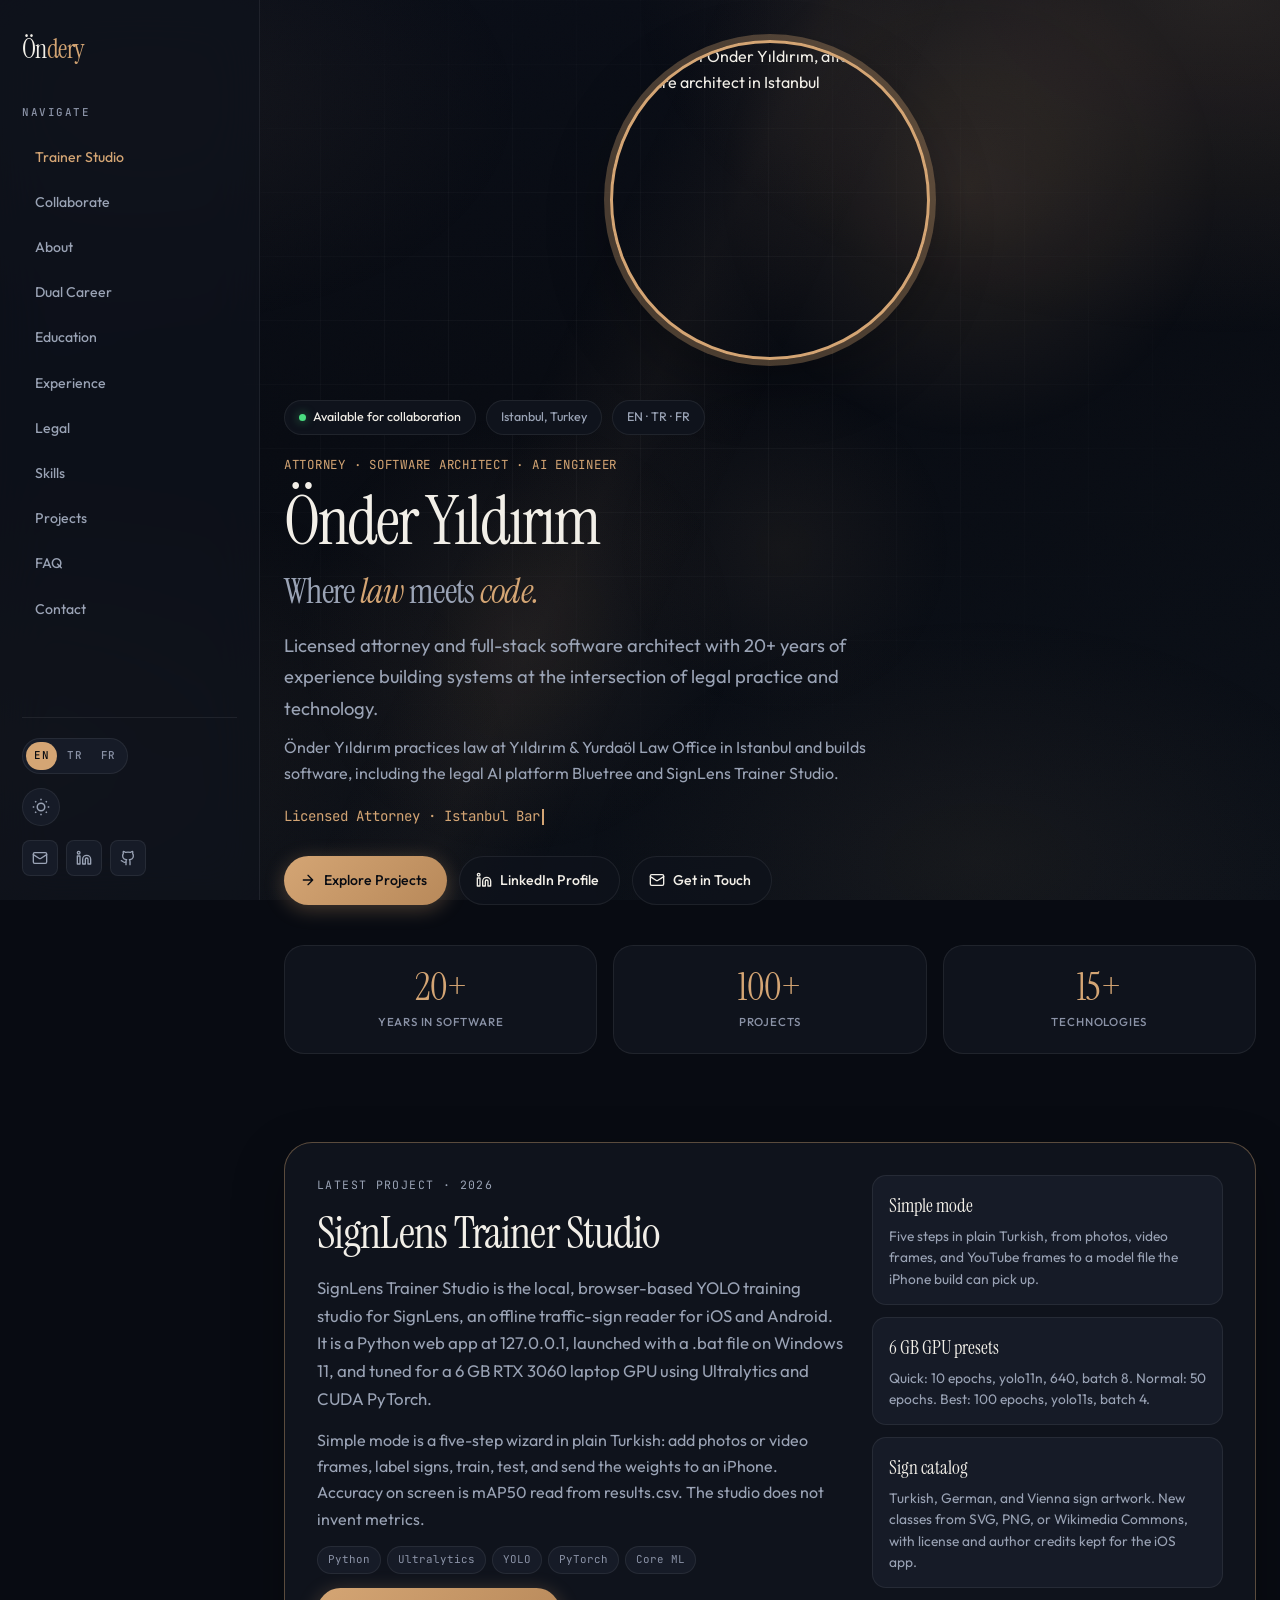
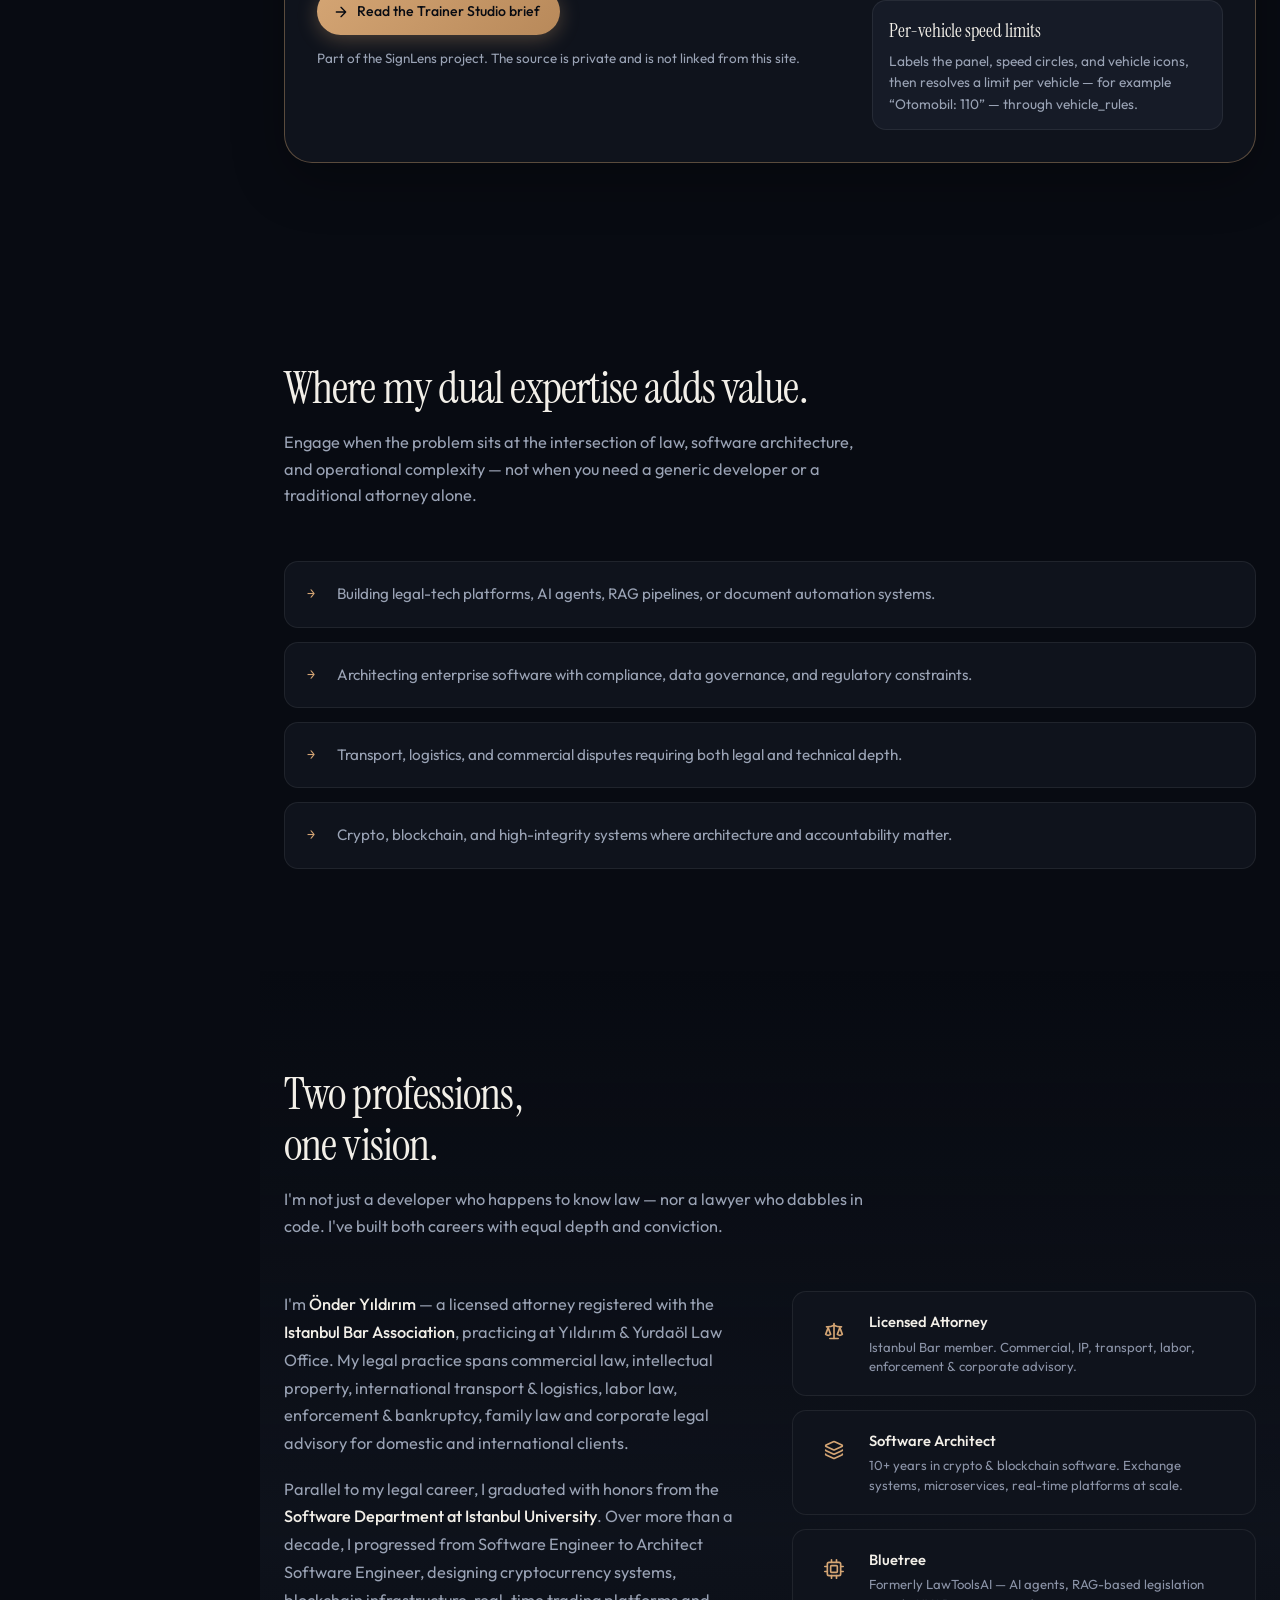
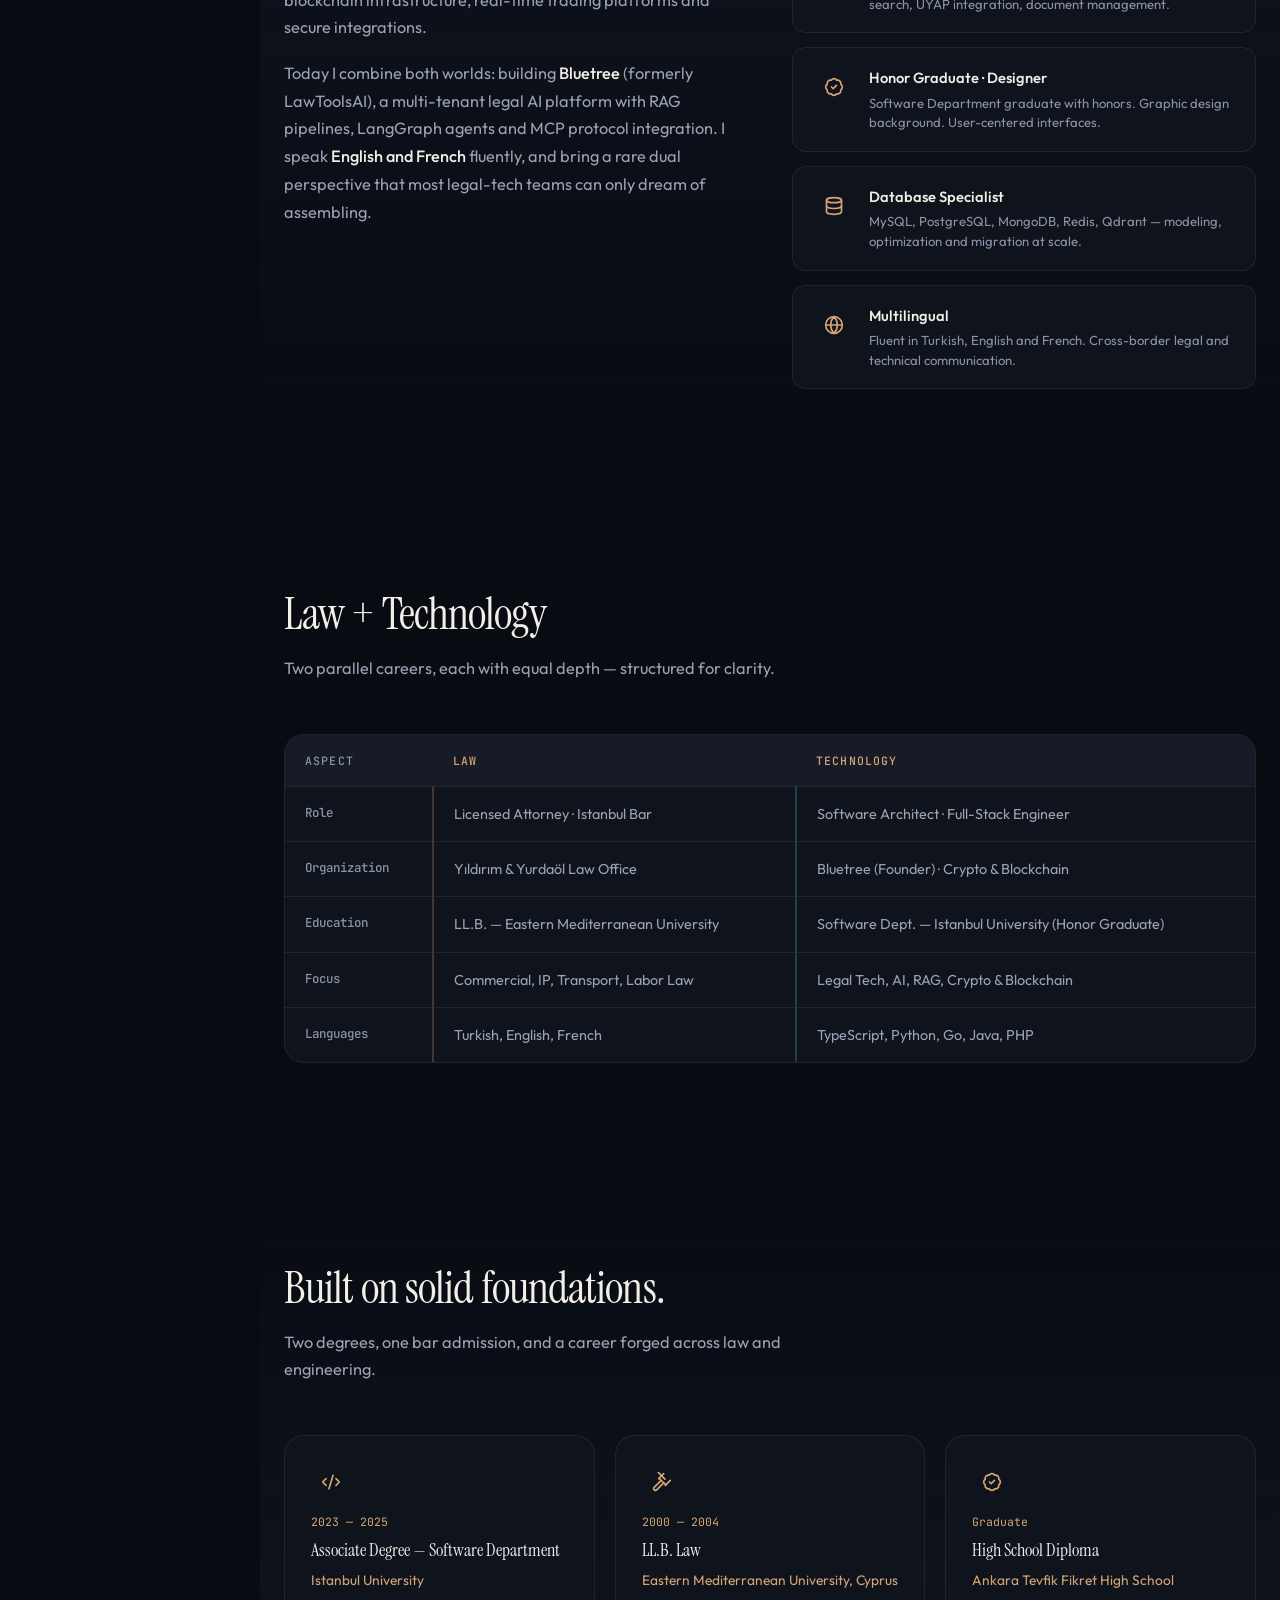
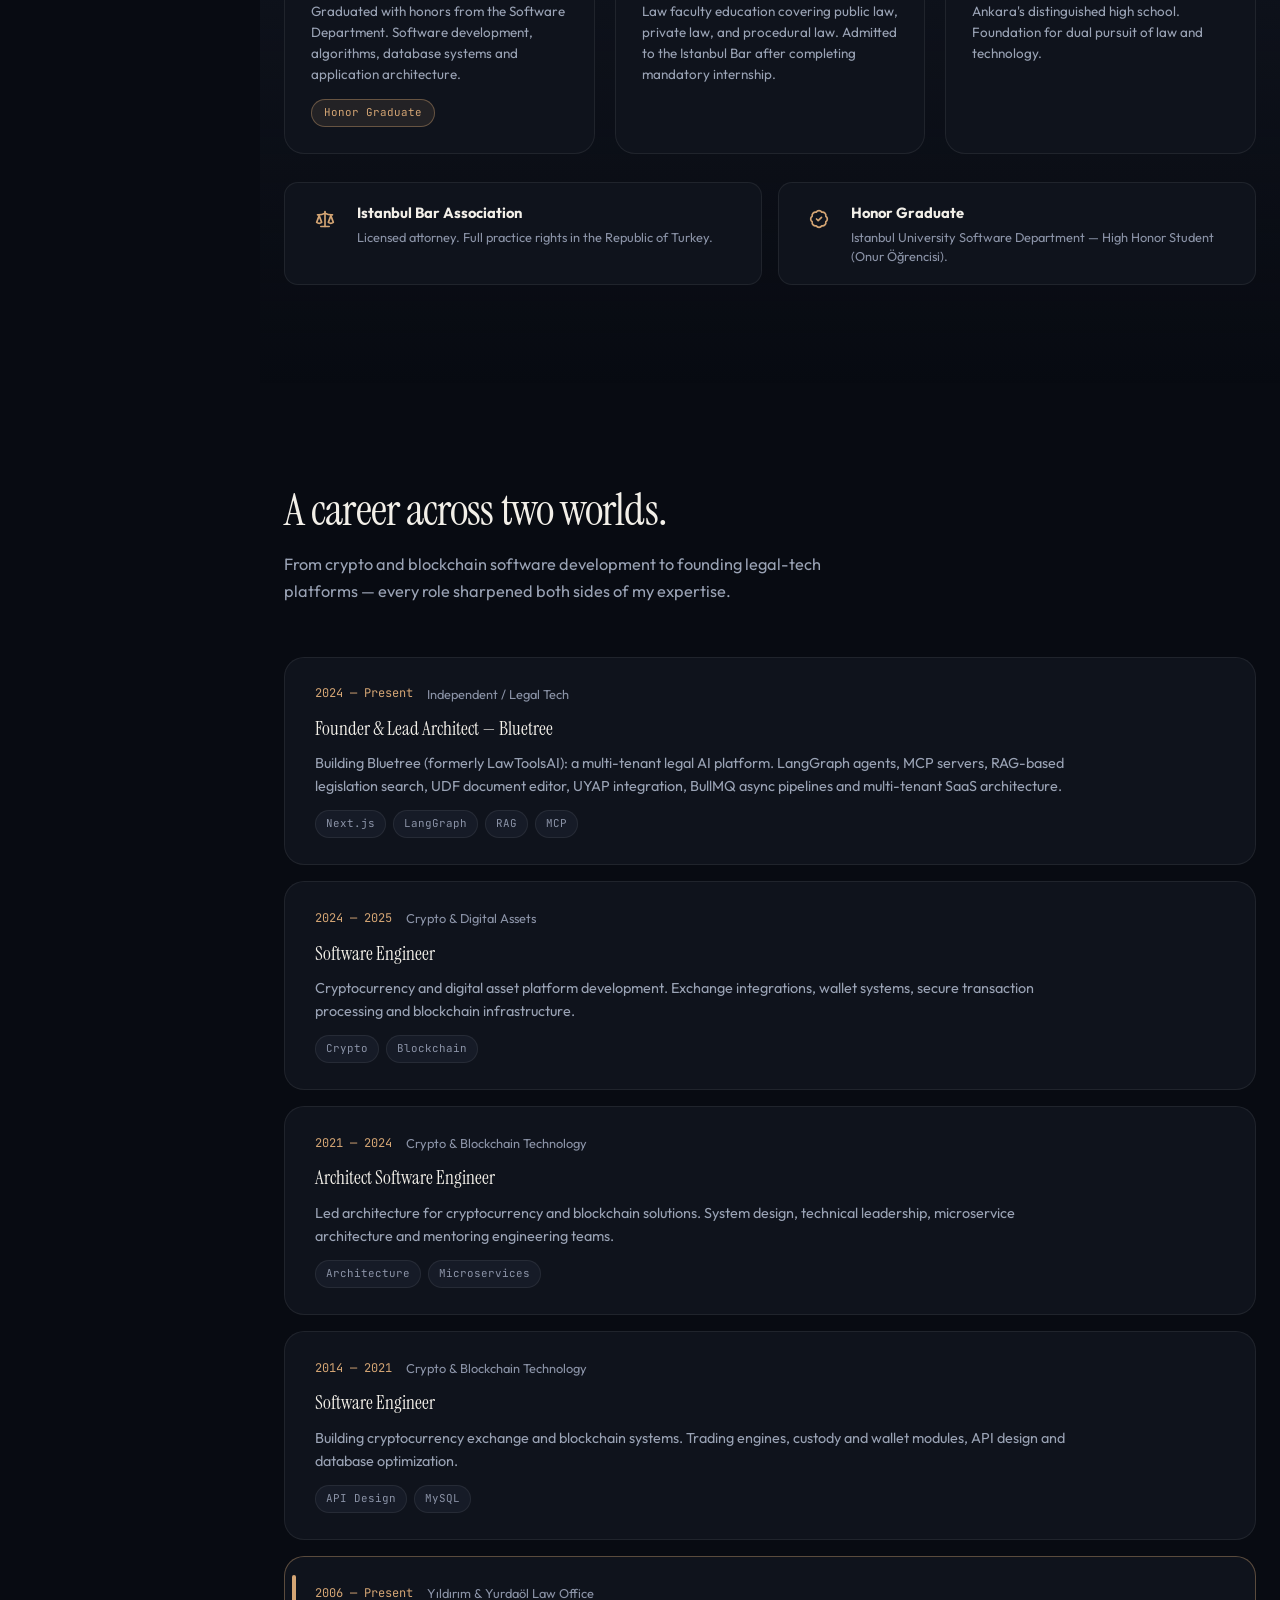
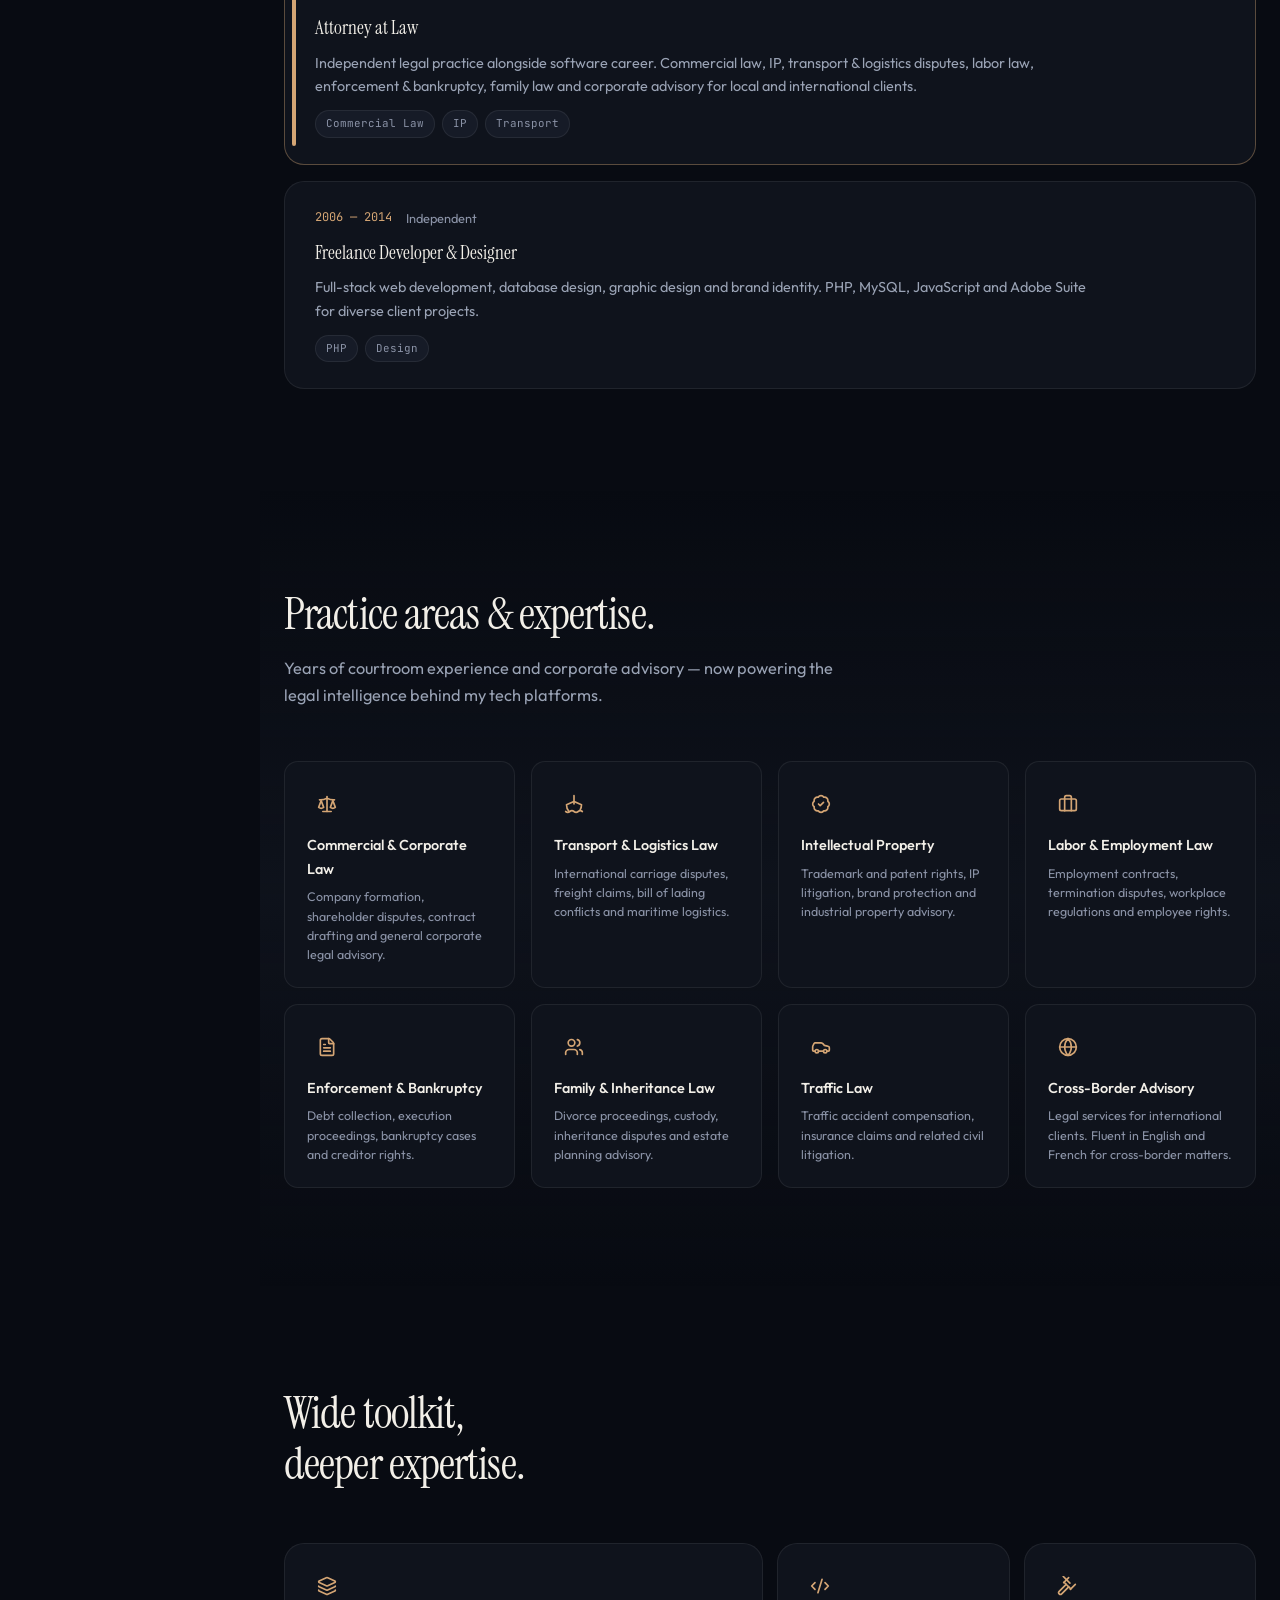
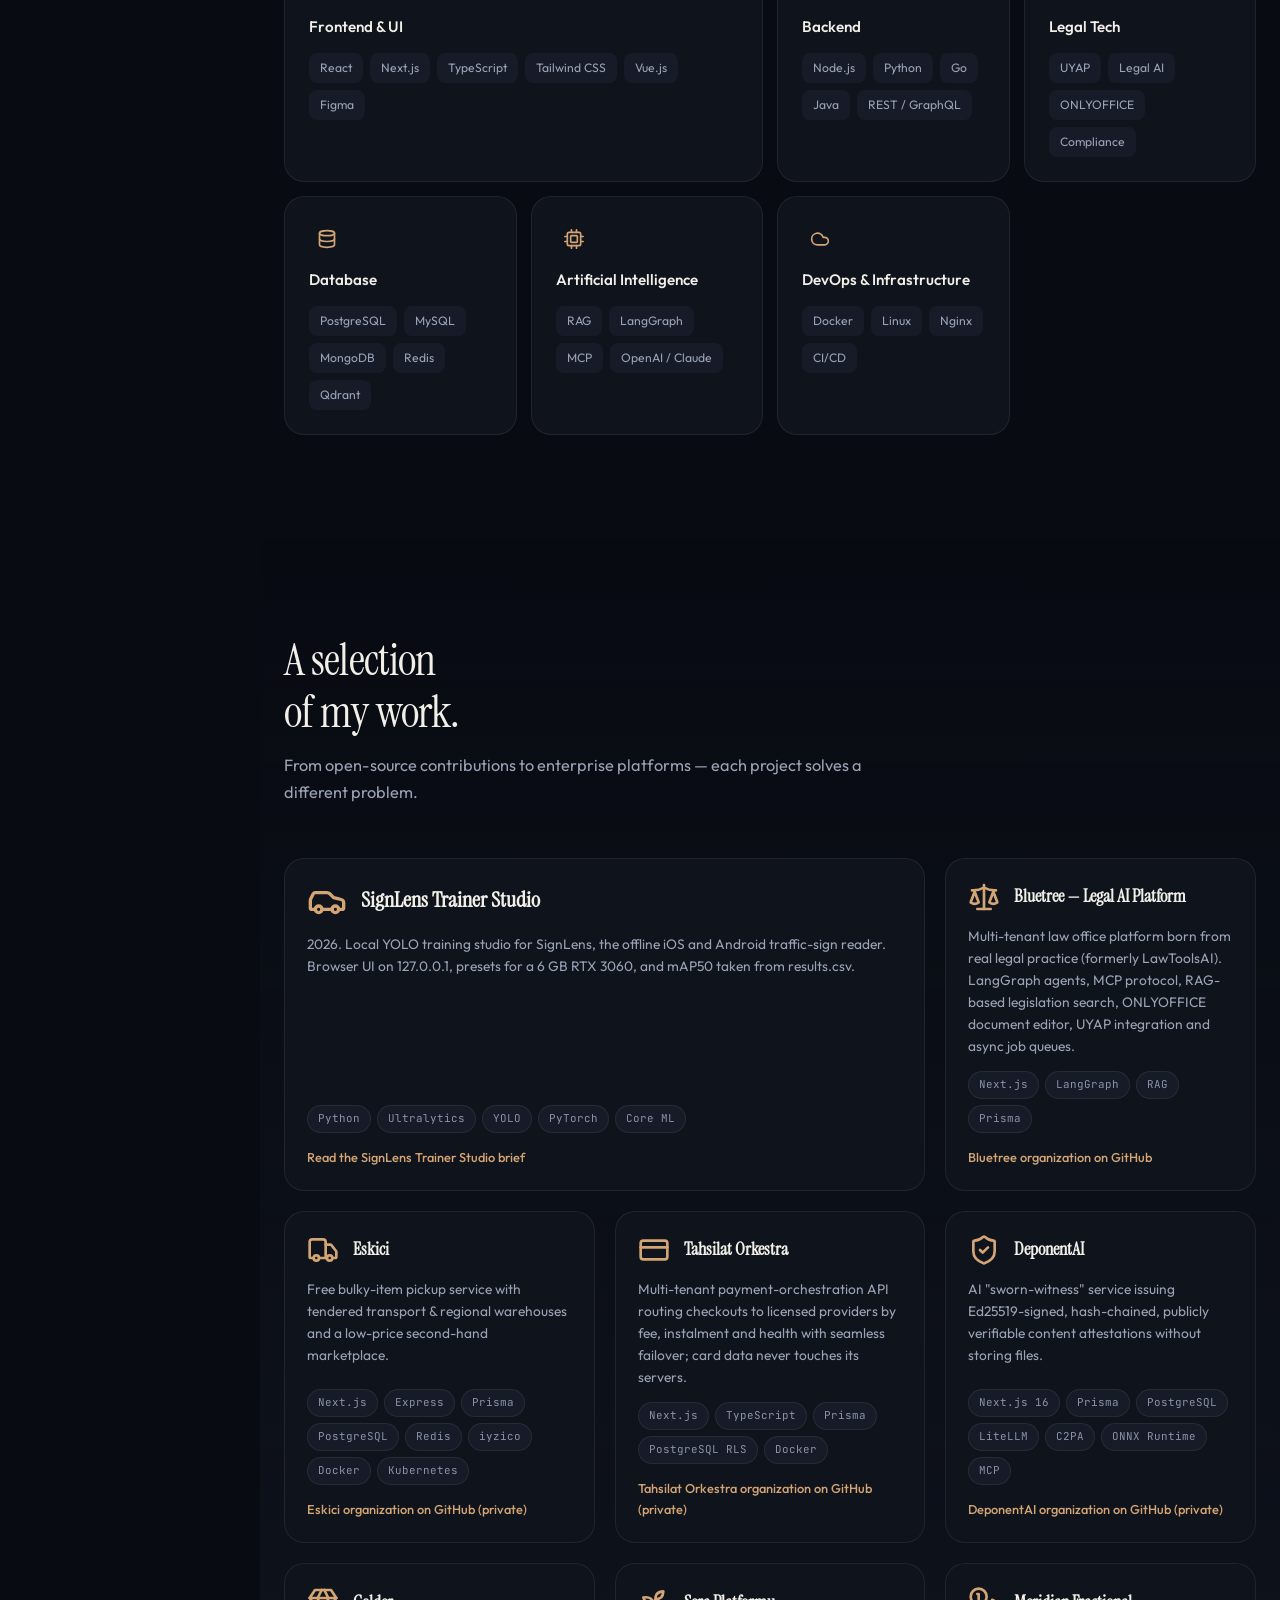
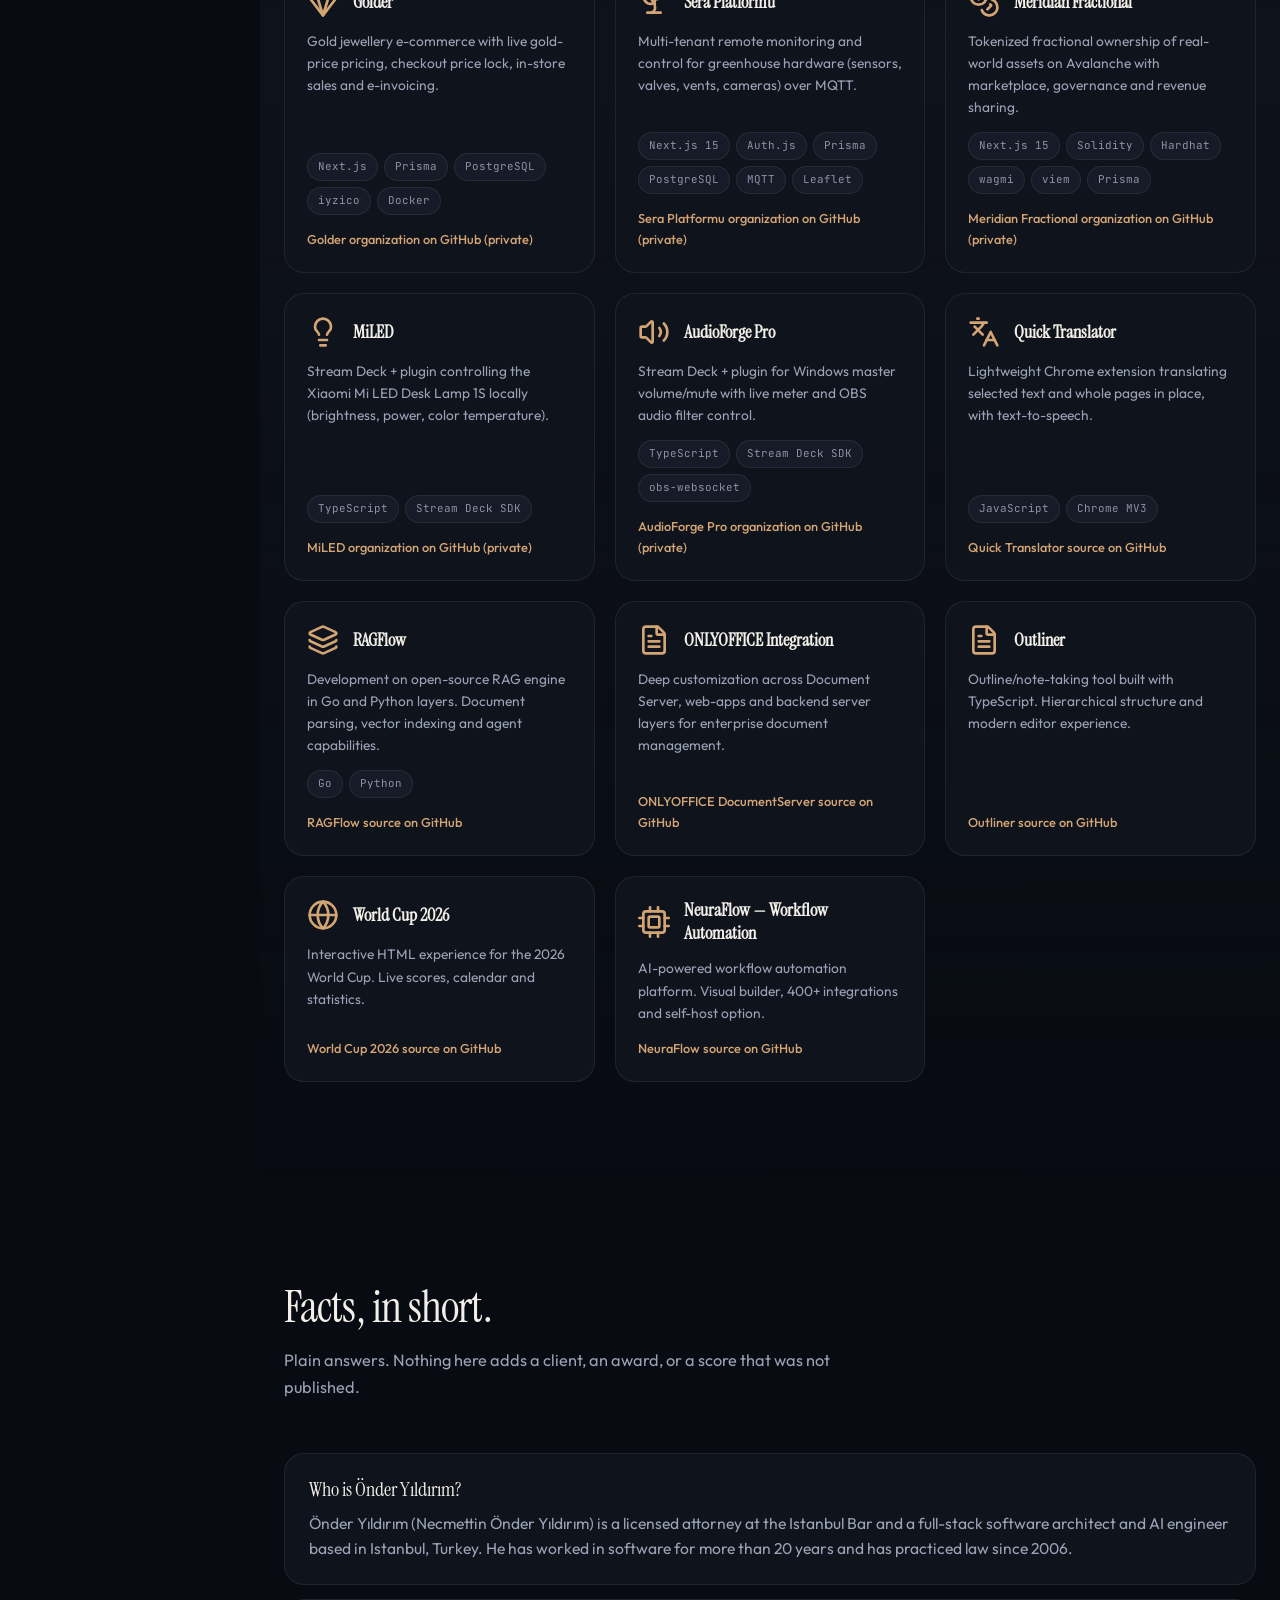
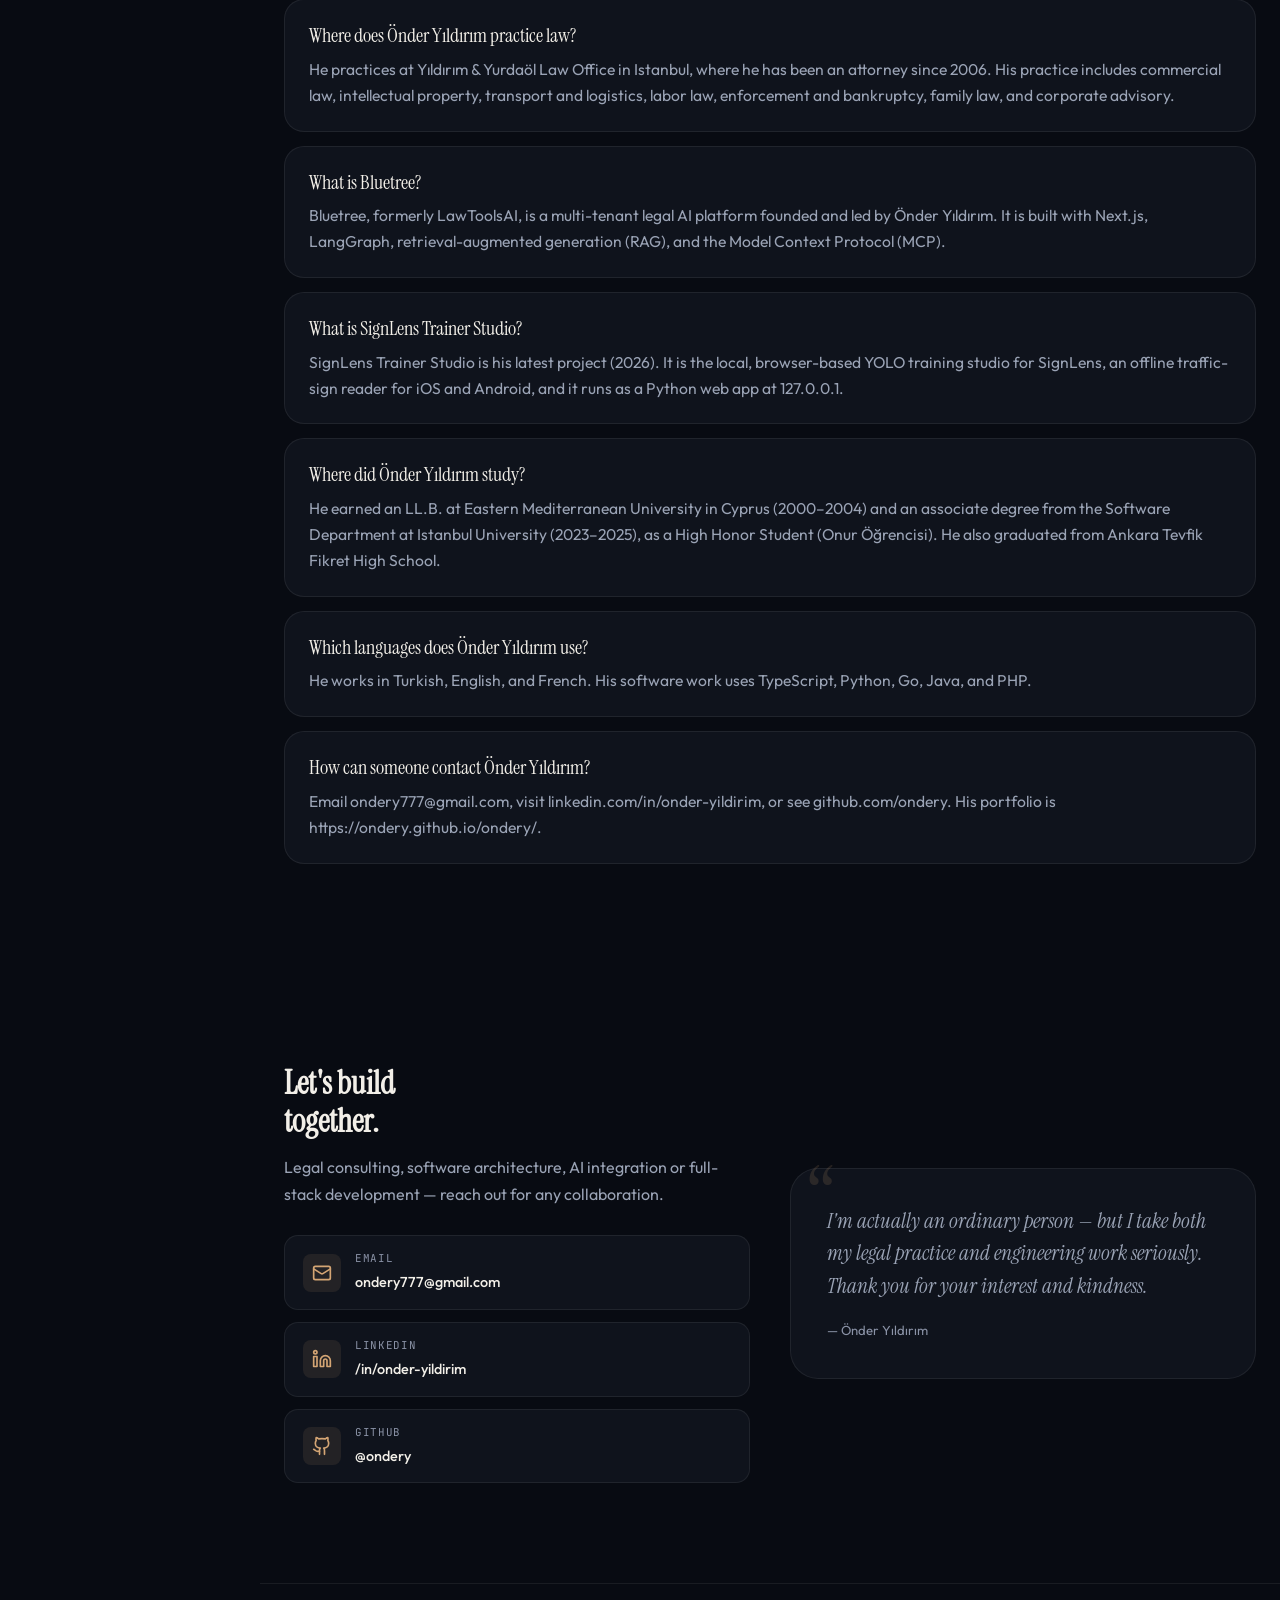
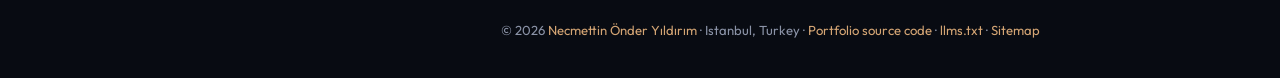
==== commit 2a3b9249: "Add SEO, GEO, and SignLens Trainer Studio to the portfolio Publish quotable facts for search and ans" ====
--- a/index.html
+++ b/index.html
@@ -3,16 +3,42 @@
 <head>
   <meta charset="UTF-8">
   <meta name="viewport" content="width=device-width, initial-scale=1.0">
-  <meta name="description" content="Önder Yıldırım — Istanbul Bar attorney, full-stack architect with 20+ years of experience. Legal tech, AI & enterprise systems.">
+  <title>Önder Yıldırım — Attorney · Software Architect · AI Engineer</title>
+  <meta name="description" content="Önder Yıldırım is an Istanbul Bar attorney and full-stack software architect. He founded Bluetree and built SignLens Trainer Studio, a YOLO training studio.">
   <meta name="author" content="Önder Yıldırım">
-  <meta property="og:title" content="Önder Yıldırım — Where Law Meets Code">
-  <meta property="og:description" content="Licensed attorney and software architect. Building Bluetree, an AI-powered legal platform (formerly LawToolsAI).">
-  <meta property="og:type" content="website">
+  <meta name="robots" content="index, follow, max-snippet:-1, max-image-preview:large">
+  <link rel="canonical" href="https://ondery.github.io/ondery/">
+  <link rel="me" href="https://github.com/ondery">
+  <link rel="me" href="https://www.linkedin.com/in/onder-yildirim/">
+  <link rel="author" href="https://ondery.github.io/ondery/#person">
+  <link rel="describedby" href="https://ondery.github.io/ondery/llms.txt" type="text/plain" title="Plain-language summary of Önder Yıldırım">
+  <link rel="sitemap" type="application/xml" title="Sitemap" href="https://ondery.github.io/ondery/sitemap.xml">
+  <meta property="og:site_name" content="Önder Yıldırım">
+  <meta property="og:type" content="profile">
+  <meta property="og:locale" content="en_US">
+  <meta property="og:locale:alternate" content="tr_TR">
+  <meta property="og:locale:alternate" content="fr_FR">
+  <meta property="profile:first_name" content="Önder">
+  <meta property="profile:last_name" content="Yıldırım">
+  <meta property="profile:username" content="ondery">
   <meta property="og:url" content="https://ondery.github.io/ondery/">
+  <meta property="og:title" content="Önder Yıldırım — Attorney · Software Architect · AI Engineer">
+  <meta property="og:description" content="Istanbul Bar attorney and software architect. Founder of Bluetree (legal AI, formerly LawToolsAI). Latest project: SignLens Trainer Studio, a local YOLO training studio for an offline traffic-sign reader.">
+  <meta property="og:image" content="https://ondery.github.io/ondery/assets/og-image.png">
+  <meta property="og:image:secure_url" content="https://ondery.github.io/ondery/assets/og-image.png">
+  <meta property="og:image:type" content="image/png">
+  <meta property="og:image:width" content="1200">
+  <meta property="og:image:height" content="630">
+  <meta property="og:image:alt" content="Önder Yıldırım, Istanbul attorney, software architect, and AI engineer">
+  <meta name="twitter:card" content="summary_large_image">
+  <meta name="twitter:title" content="Önder Yıldırım — Attorney · Software Architect · AI Engineer">
+  <meta name="twitter:description" content="Istanbul Bar attorney and software architect. Founder of Bluetree (legal AI, formerly LawToolsAI). Latest project: SignLens Trainer Studio, a local YOLO training studio for an offline traffic-sign reader.">
+  <meta name="twitter:image" content="https://ondery.github.io/ondery/assets/og-image.png">
+  <meta name="twitter:image:alt" content="Önder Yıldırım, Istanbul attorney, software architect, and AI engineer">
   <meta name="theme-color" content="#080b12">
-  <title>Önder Yıldırım — Attorney · Software Architect · AI Engineer</title>
   <script>
     (function () {
+      document.documentElement.classList.add("js");
       try {
         var t = localStorage.getItem("ondery-theme");
         document.documentElement.setAttribute("data-theme", t === "light" ? "light" : "dark");
@@ -23,11 +49,308 @@
   </script>
   <link rel="preconnect" href="https://fonts.googleapis.com">
   <link rel="preconnect" href="https://fonts.gstatic.com" crossorigin>
-  <link href="https://fonts.googleapis.com/css2?family=Instrument+Serif:ital@0;1&family=JetBrains+Mono:wght@400;500&family=Outfit:wght@300;400;450;500;550;600&display=swap" rel="stylesheet">
-  <link rel="stylesheet" href="css/styles.css?v=4">
-  <link rel="icon" href="data:image/svg+xml,%3Csvg xmlns='http://www.w3.org/2000/svg' viewBox='0 0 32 32'%3E%3Crect width='32' height='32' rx='8' fill='%23080b12'/%3E%3Ctext x='16' y='22' text-anchor='middle' font-family='Georgia,serif' font-size='18' fill='%23d4a574'%3E%C3%96%3C/text%3E%3C/svg%3E">
+  <link rel="preload" as="style" href="https://fonts.googleapis.com/css2?family=Instrument+Serif:ital@0;1&family=JetBrains+Mono:wght@400;500&family=Outfit:wght@300;400;450;500;550;600&display=swap">
+  <link rel="preload" as="image" href="https://avatars.githubusercontent.com/u/7957487?s=640&v=4" fetchpriority="high">
+  <link rel="stylesheet" href="https://fonts.googleapis.com/css2?family=Instrument+Serif:ital@0;1&family=JetBrains+Mono:wght@400;500&family=Outfit:wght@300;400;450;500;550;600&display=swap" media="print" onload="this.media='all'">
+  <noscript><link rel="stylesheet" href="https://fonts.googleapis.com/css2?family=Instrument+Serif:ital@0;1&family=JetBrains+Mono:wght@400;500&family=Outfit:wght@300;400;450;500;550;600&display=swap"></noscript>
+  <link rel="stylesheet" href="css/styles.css?v=5">
+  <link rel="icon" href="favicon.ico" sizes="any">
+  <link rel="icon" href="assets/favicon.svg" type="image/svg+xml">
+  <link rel="icon" href="assets/favicon-32.png" type="image/png" sizes="32x32">
+  <link rel="apple-touch-icon" href="assets/apple-touch-icon.png">
+  <link rel="manifest" href="site.webmanifest">
+  <script type="application/ld+json">
+{
+  "@context": "https://schema.org",
+  "@graph": [
+    {
+      "@type": "ProfilePage",
+      "@id": "https://ondery.github.io/ondery/#profile",
+      "url": "https://ondery.github.io/ondery/",
+      "name": "Önder Yıldırım",
+      "inLanguage": [
+        "en",
+        "tr",
+        "fr"
+      ],
+      "dateModified": "2026-10-22",
+      "isPartOf": {
+        "@id": "https://ondery.github.io/ondery/#website"
+      },
+      "mainEntity": {
+        "@id": "https://ondery.github.io/ondery/#person"
+      },
+      "about": {
+        "@id": "https://ondery.github.io/ondery/#person"
+      },
+      "primaryImageOfPage": {
+        "@type": "ImageObject",
+        "url": "https://ondery.github.io/ondery/assets/og-image.png",
+        "width": 1200,
+        "height": 630
+      }
+    },
+    {
+      "@type": "WebSite",
+      "@id": "https://ondery.github.io/ondery/#website",
+      "url": "https://ondery.github.io/ondery/",
+      "name": "Önder Yıldırım",
+      "description": "Portfolio of Önder Yıldırım, Istanbul Bar attorney, full-stack software architect, and AI engineer. Founder of Bluetree. Author of SignLens Trainer Studio.",
+      "inLanguage": [
+        "en",
+        "tr",
+        "fr"
+      ],
+      "publisher": {
+        "@id": "https://ondery.github.io/ondery/#person"
+      }
+    },
+    {
+      "@type": "Person",
+      "@id": "https://ondery.github.io/ondery/#person",
+      "name": "Önder Yıldırım",
+      "alternateName": "Necmettin Önder Yıldırım",
+      "givenName": "Önder",
+      "familyName": "Yıldırım",
+      "jobTitle": [
+        "Attorney at Law",
+        "Software Architect",
+        "AI Engineer"
+      ],
+      "description": "Önder Yıldırım is a licensed attorney at the Istanbul Bar and a full-stack software architect and AI engineer in Istanbul, Turkey. He has practiced at Yıldırım & Yurdaöl Law Office since 2006 and has worked in software for more than 20 years.",
+      "url": "https://ondery.github.io/ondery/",
+      "image": "https://avatars.githubusercontent.com/u/7957487?s=640&v=4",
+      "email": "mailto:ondery777@gmail.com",
+      "address": {
+        "@type": "PostalAddress",
+        "addressLocality": "Istanbul",
+        "addressCountry": "TR"
+      },
+      "homeLocation": {
+        "@type": "Place",
+        "name": "Istanbul, Turkey",
+        "address": {
+          "@type": "PostalAddress",
+          "addressLocality": "Istanbul",
+          "addressCountry": "TR"
+        }
+      },
+      "knowsLanguage": [
+        "Turkish",
+        "English",
+        "French"
+      ],
+      "knowsAbout": [
+        "Commercial law",
+        "Intellectual property",
+        "Transport and logistics law",
+        "Labor law",
+        "Legal technology",
+        "Artificial intelligence",
+        "Retrieval-augmented generation",
+        "LangGraph",
+        "Model Context Protocol",
+        "Full-stack software architecture",
+        "Cryptocurrency and blockchain systems",
+        "YOLO traffic-sign detection"
+      ],
+      "hasOccupation": [
+        {
+          "@type": "Occupation",
+          "name": "Attorney at Law",
+          "description": "Licensed attorney, Istanbul Bar, Yıldırım & Yurdaöl Law Office, since 2006."
+        },
+        {
+          "@type": "Occupation",
+          "name": "Software Architect",
+          "description": "Full-stack software architect and AI engineer. Founder of Bluetree."
+        }
+      ],
+      "hasCredential": {
+        "@type": "EducationalOccupationalCredential",
+        "name": "Istanbul Bar admission",
+        "credentialCategory": "license",
+        "description": "Licensed attorney with full practice rights in the Republic of Turkey.",
+        "recognizedBy": {
+          "@type": "Organization",
+          "name": "Istanbul Bar Association"
+        }
+      },
+      "alumniOf": [
+        {
+          "@type": "CollegeOrUniversity",
+          "name": "Istanbul University",
+          "description": "Software Department, associate degree, 2023–2025. High Honor Student (Onur Öğrencisi)."
+        },
+        {
+          "@type": "CollegeOrUniversity",
+          "name": "Eastern Mediterranean University",
+          "description": "LL.B. Law, Cyprus, 2000–2004."
+        },
+        {
+          "@type": "HighSchool",
+          "name": "Ankara Tevfik Fikret High School"
+        }
+      ],
+      "worksFor": {
+        "@type": "LegalService",
+        "name": "Yıldırım & Yurdaöl Law Office",
+        "address": {
+          "@type": "PostalAddress",
+          "addressLocality": "Istanbul",
+          "addressCountry": "TR"
+        }
+      },
+      "affiliation": {
+        "@type": "Organization",
+        "name": "Bluetree",
+        "alternateName": "LawToolsAI",
+        "url": "https://github.com/bluetreetr",
+        "description": "Legal AI platform. Önder Yıldırım is founder and lead architect. Formerly LawToolsAI."
+      },
+      "sameAs": [
+        "https://github.com/ondery",
+        "https://www.linkedin.com/in/onder-yildirim/",
+        "https://ondery.github.io/ondery/"
+      ]
+    },
+    {
+      "@type": "SoftwareApplication",
+      "@id": "https://ondery.github.io/ondery/trainer-studio/#app",
+      "name": "SignLens Trainer Studio",
+      "url": "https://ondery.github.io/ondery/trainer-studio/",
+      "applicationCategory": "DeveloperApplication",
+      "operatingSystem": "Windows 11",
+      "datePublished": "2026",
+      "author": {
+        "@id": "https://ondery.github.io/ondery/#person"
+      },
+      "creator": {
+        "@id": "https://ondery.github.io/ondery/#person"
+      },
+      "isPartOf": {
+        "@id": "https://ondery.github.io/ondery/trainer-studio/#signlens"
+      },
+      "description": "Local, browser-based YOLO training studio for SignLens, an offline traffic-sign reader for iOS and Android. Python web app at 127.0.0.1, launched with a .bat file on Windows 11, tuned for a 6 GB RTX 3060 laptop GPU using Ultralytics and CUDA PyTorch. Accuracy shown is mAP50 read from results.csv.",
+      "featureList": "Plain-Turkish five-step wizard; labeling with shortcuts and suggest-from-model; Quick, Normal, and Best presets for a 6 GB GPU; mAP50 from results.csv; image, video, and camera test; ios/signlens.pt for Codemagic Core ML conversion; expert hyperparameters; Roboflow, GTSDB, and GTSRB import; sign catalog; per-vehicle speed limits; pytest."
+    },
+    {
+      "@type": "SoftwareApplication",
+      "@id": "https://ondery.github.io/ondery/trainer-studio/#signlens",
+      "name": "SignLens",
+      "applicationCategory": "MobileApplication",
+      "operatingSystem": "iOS, Android",
+      "description": "Offline traffic-sign reader for iOS and Android that uses YOLO.",
+      "author": {
+        "@id": "https://ondery.github.io/ondery/#person"
+      }
+    },
+    {
+      "@type": "SoftwareApplication",
+      "@id": "https://ondery.github.io/ondery/#bluetree",
+      "name": "Bluetree",
+      "alternateName": "LawToolsAI",
+      "applicationCategory": "BusinessApplication",
+      "url": "https://github.com/bluetreetr",
+      "author": {
+        "@id": "https://ondery.github.io/ondery/#person"
+      },
+      "description": "Multi-tenant legal AI platform founded and led by Önder Yıldırım. Built with Next.js, LangGraph, retrieval-augmented generation (RAG), and the Model Context Protocol (MCP). Formerly LawToolsAI."
+    },
+    {
+      "@type": "ItemList",
+      "@id": "https://ondery.github.io/ondery/#projects",
+      "name": "Featured software by Önder Yıldırım",
+      "itemListElement": [
+        {
+          "@type": "ListItem",
+          "position": 1,
+          "name": "SignLens Trainer Studio",
+          "url": "https://ondery.github.io/ondery/trainer-studio/"
+        },
+        {
+          "@type": "ListItem",
+          "position": 2,
+          "name": "Bluetree",
+          "url": "https://github.com/bluetreetr"
+        },
+        {
+          "@type": "ListItem",
+          "position": 3,
+          "name": "SignLens",
+          "url": "https://ondery.github.io/ondery/trainer-studio/"
+        }
+      ]
+    },
+    {
+      "@type": "FAQPage",
+      "@id": "https://ondery.github.io/ondery/#faq",
+      "url": "https://ondery.github.io/ondery/#faq",
+      "mainEntity": [
+        {
+          "@type": "Question",
+          "name": "Who is Önder Yıldırım?",
+          "acceptedAnswer": {
+            "@type": "Answer",
+            "text": "Önder Yıldırım (Necmettin Önder Yıldırım) is a licensed attorney at the Istanbul Bar and a full-stack software architect and AI engineer based in Istanbul, Turkey. He has worked in software for more than 20 years and has practiced law since 2006."
+          }
+        },
+        {
+          "@type": "Question",
+          "name": "Where does Önder Yıldırım practice law?",
+          "acceptedAnswer": {
+            "@type": "Answer",
+            "text": "He practices at Yıldırım & Yurdaöl Law Office in Istanbul, where he has been an attorney since 2006. His practice includes commercial law, intellectual property, transport and logistics, labor law, enforcement and bankruptcy, family law, and corporate advisory."
+          }
+        },
+        {
+          "@type": "Question",
+          "name": "What is Bluetree?",
+          "acceptedAnswer": {
+            "@type": "Answer",
+            "text": "Bluetree, formerly LawToolsAI, is a multi-tenant legal AI platform founded and led by Önder Yıldırım. It is built with Next.js, LangGraph, retrieval-augmented generation (RAG), and the Model Context Protocol (MCP)."
+          }
+        },
+        {
+          "@type": "Question",
+          "name": "What is SignLens Trainer Studio?",
+          "acceptedAnswer": {
+            "@type": "Answer",
+            "text": "SignLens Trainer Studio is his latest project (2026). It is the local, browser-based YOLO training studio for SignLens, an offline traffic-sign reader for iOS and Android, and it runs as a Python web app at 127.0.0.1."
+          }
+        },
+        {
+          "@type": "Question",
+          "name": "Where did Önder Yıldırım study?",
+          "acceptedAnswer": {
+            "@type": "Answer",
+            "text": "He earned an LL.B. at Eastern Mediterranean University in Cyprus (2000–2004) and an associate degree from the Software Department at Istanbul University (2023–2025), as a High Honor Student (Onur Öğrencisi). He also graduated from Ankara Tevfik Fikret High School."
+          }
+        },
+        {
+          "@type": "Question",
+          "name": "Which languages does Önder Yıldırım use?",
+          "acceptedAnswer": {
+            "@type": "Answer",
+            "text": "He works in Turkish, English, and French. His software work uses TypeScript, Python, Go, Java, and PHP."
+          }
+        },
+        {
+          "@type": "Question",
+          "name": "How can someone contact Önder Yıldırım?",
+          "acceptedAnswer": {
+            "@type": "Answer",
+            "text": "Email ondery777@gmail.com, visit linkedin.com/in/onder-yildirim, or see github.com/ondery. His portfolio is https://ondery.github.io/ondery/."
+          }
+        }
+      ]
+    }
+  ]
+}
+  </script>
 </head>
 <body>
+  <a class="skip-link" href="#content" data-i18n="nav.skip">Skip to content</a>
   <!--
     THESIS: Category-standard dual-career portfolio that refuses KPI theater and a single-audience hero. The first viewport names the person, the current chapter, and three equal doors.
     OWN-WORLD: Incumbent navy/gold desk: #080b12 ground, #d4a574 accent, Instrument Serif display, Outfit body, JetBrains Mono for data, glass sidebar, pill badges, card grids. Dark is the working scene; light is the invert.
@@ -82,10 +405,12 @@
     <div class="site-bg-noise"></div>
   </div>
 
-  <aside class="sidebar" aria-label="Site navigation">
+  <aside class="sidebar">
     <a href="#hero" class="sidebar-logo">Ön<span>dery</span></a>
+    <nav aria-label="Primary">
     <p class="sidebar-label" data-i18n="sidebar.label">Navigate</p>
     <ul class="sidebar-nav">
+      <li><a class="nav-feature" href="#signlens-trainer-studio" data-i18n="nav.trainer">Trainer Studio</a></li>
       <li><a href="#collaborate" data-i18n="nav.collaborate">Collaborate</a></li>
       <li><a href="#about" data-i18n="nav.about">About</a></li>
       <li><a href="#dual-career" data-i18n="nav.dualCareer">Dual Career</a></li>
@@ -94,8 +419,10 @@
       <li><a href="#legal" data-i18n="nav.legal">Legal</a></li>
       <li><a href="#skills" data-i18n="nav.skills">Skills</a></li>
       <li><a href="#projects" data-i18n="nav.projects">Projects</a></li>
+      <li><a href="#faq" data-i18n="nav.faq">FAQ</a></li>
       <li><a href="#contact" data-i18n="nav.contact">Contact</a></li>
     </ul>
+    </nav>
     <div class="sidebar-footer">
       <div class="lang-switch" role="group" aria-label="Language">
         <button type="button" class="lang-btn active" data-lang="en" aria-pressed="true">EN</button>
@@ -116,7 +443,7 @@
 
   <div class="sidebar-overlay" aria-hidden="true"></div>
 
-  <div class="site-main">
+  <main id="content" class="site-main">
     <header class="mobile-bar">
       <button type="button" class="menu-toggle" aria-label="Open menu" aria-expanded="false">
         <span></span><span></span><span></span>
@@ -130,7 +457,7 @@
 
     <header class="hero" id="hero">
       <div class="hero-banner hero-banner-avatar">
-        <img src="https://avatars.githubusercontent.com/u/7957487?v=4" alt="Önder Yıldırım" width="320" height="320" loading="eager" data-i18n-attr="alt:hero.bannerAlt">
+        <img src="https://avatars.githubusercontent.com/u/7957487?s=640&v=4" alt="Portrait of Önder Yıldırım, attorney and software architect in Istanbul" width="320" height="320" loading="eager" fetchpriority="high" decoding="async" data-i18n-attr="alt:hero.bannerAlt">
       </div>
       <div class="container hero-inner">
         <div class="hero-meta">
@@ -139,11 +466,12 @@
           <span class="meta-badge" data-i18n="hero.badgeLangs">EN · TR · FR</span>
         </div>
         <p class="hero-role" data-i18n="hero.badge">Attorney · Software Architect · AI Engineer</p>
-        <h1 class="hero-name" data-i18n="hero.name">Önder Yıldırım</h1>
+        <h1 class="hero-name" id="person" data-i18n="hero.name">Önder Yıldırım</h1>
         <p class="hero-title" data-i18n-html="hero.titleHtml">Where <em>law</em> meets <em>code.</em></p>
         <p class="hero-subtitle" data-i18n="hero.subtitle">Licensed attorney and full-stack software architect with 20+ years of experience building systems at the intersection of legal practice and technology.</p>
-        <div class="hero-typed">
-          <span id="typed-text"></span><span class="cursor" aria-hidden="true"></span>
+        <p class="hero-definition" data-i18n="hero.definition">Önder Yıldırım practices law at Yıldırım &amp; Yurdaöl Law Office in Istanbul and builds software, including the legal AI platform Bluetree and SignLens Trainer Studio.</p>
+        <div class="hero-typed" aria-hidden="true">
+          <span id="typed-text">Licensed Attorney · Istanbul Bar</span><span class="cursor" aria-hidden="true"></span>
         </div>
         <div class="hero-actions">
           <a href="#projects" class="btn btn-primary">
@@ -160,21 +488,62 @@
           </a>
         </div>
         <div class="kpi-row">
-          <div class="kpi-card reveal">
-            <div class="kpi-value" data-count="20" data-suffix="+">0</div>
+          <div class="kpi-card">
+            <div class="kpi-value">20+</div>
             <div class="kpi-label" data-i18n="hero.statYears">Years in Software</div>
           </div>
-          <div class="kpi-card reveal">
-            <div class="kpi-value" data-count="100" data-suffix="+">0</div>
+          <div class="kpi-card">
+            <div class="kpi-value">100+</div>
             <div class="kpi-label" data-i18n="hero.statProjects">Projects</div>
           </div>
-          <div class="kpi-card reveal">
-            <div class="kpi-value" data-count="15" data-suffix="+">0</div>
+          <div class="kpi-card">
+            <div class="kpi-value">15+</div>
             <div class="kpi-label" data-i18n="hero.statTech">Technologies</div>
           </div>
         </div>
       </div>
     </header>
+
+    <section id="signlens-trainer-studio" class="doc-section feature-section">
+      <div class="container">
+        <article class="feature-panel">
+          <div class="feature-copy">
+            <p class="feature-kicker" data-i18n="feature.kicker">Latest project · 2026</p>
+            <h2 class="section-title" data-i18n="feature.title">SignLens Trainer Studio</h2>
+            <p class="feature-lead" data-i18n="feature.lead">SignLens Trainer Studio is the local, browser-based YOLO training studio for SignLens, an offline traffic-sign reader for iOS and Android. It is a Python web app at 127.0.0.1, launched with a .bat file on Windows 11, and tuned for a 6 GB RTX 3060 laptop GPU using Ultralytics and CUDA PyTorch.</p>
+            <p data-i18n="feature.def">Simple mode is a five-step wizard in plain Turkish: add photos or video frames, label signs, train, test, and send the weights to an iPhone. Accuracy on screen is mAP50 read from results.csv. The studio does not invent metrics.</p>
+            <div class="project-tech">
+              <span class="tag">Python</span><span class="tag">Ultralytics</span><span class="tag">YOLO</span><span class="tag">PyTorch</span><span class="tag">Core ML</span>
+            </div>
+            <div class="feature-actions">
+              <a class="btn btn-primary" href="trainer-studio/">
+                <svg class="icon" aria-hidden="true"><use href="#i-arrow"/></svg>
+                <span data-i18n="feature.cta">Read the Trainer Studio brief</span>
+              </a>
+            </div>
+            <p class="feature-note" data-i18n="feature.note">Part of the SignLens project. The source is private and is not linked from this site.</p>
+          </div>
+          <div class="feature-facts">
+            <article>
+              <h3 data-i18n="feature.f1Title">Simple mode</h3>
+              <p data-i18n="feature.f1Desc">Five steps in plain Turkish, from photos, video frames, and YouTube frames to a model file the iPhone build can pick up.</p>
+            </article>
+            <article>
+              <h3 data-i18n="feature.f2Title">6 GB GPU presets</h3>
+              <p data-i18n="feature.f2Desc">Quick: 10 epochs, yolo11n, 640, batch 8. Normal: 50 epochs. Best: 100 epochs, yolo11s, batch 4.</p>
+            </article>
+            <article>
+              <h3 data-i18n="feature.f3Title">Sign catalog</h3>
+              <p data-i18n="feature.f3Desc">Turkish, German, and Vienna sign artwork. New classes from SVG, PNG, or Wikimedia Commons, with license and author credits kept for the iOS app.</p>
+            </article>
+            <article>
+              <h3 data-i18n="feature.f4Title">Per-vehicle speed limits</h3>
+              <p data-i18n="feature.f4Desc">Labels the panel, speed circles, and vehicle icons, then resolves a limit per vehicle — for example “Otomobil: 110” — through vehicle_rules.</p>
+            </article>
+          </div>
+        </article>
+      </div>
+    </section>
 
     <section id="collaborate" class="doc-section">
       <div class="container">
@@ -199,17 +568,17 @@
         </div>
         <div class="about-grid">
           <div class="about-text reveal">
-            <p data-i18n-html="about.p1Html"></p>
-            <p data-i18n-html="about.p2Html"></p>
-            <p data-i18n-html="about.p3Html"></p>
+            <p data-i18n-html="about.p1Html">I'm <strong>Önder Yıldırım</strong> — a licensed attorney registered with the <strong>Istanbul Bar Association</strong>, practicing at Yıldırım &amp; Yurdaöl Law Office. My legal practice spans commercial law, intellectual property, international transport &amp; logistics, labor law, enforcement &amp; bankruptcy, family law and corporate legal advisory for domestic and international clients.</p>
+            <p data-i18n-html="about.p2Html">Parallel to my legal career, I graduated with honors from the <strong>Software Department at Istanbul University</strong>. Over more than a decade, I progressed from Software Engineer to Architect Software Engineer, designing cryptocurrency systems, blockchain infrastructure, real-time trading platforms and secure integrations.</p>
+            <p data-i18n-html="about.p3Html">Today I combine both worlds: building <strong>Bluetree</strong> (formerly LawToolsAI), a multi-tenant legal AI platform with RAG pipelines, LangGraph agents and MCP protocol integration. I speak <strong>English and French</strong> fluently, and bring a rare dual perspective that most legal-tech teams can only dream of assembling.</p>
           </div>
           <div class="about-highlights">
-            <div class="highlight-card reveal"><div class="highlight-icon"><svg class="icon" aria-hidden="true"><use href="#i-scale"/></svg></div><div><h4 data-i18n="about.h1Title">Licensed Attorney</h4><p data-i18n="about.h1Desc"></p></div></div>
-            <div class="highlight-card reveal"><div class="highlight-icon"><svg class="icon" aria-hidden="true"><use href="#i-layers"/></svg></div><div><h4 data-i18n="about.h2Title">Software Architect</h4><p data-i18n="about.h2Desc"></p></div></div>
-            <div class="highlight-card reveal"><div class="highlight-icon"><svg class="icon" aria-hidden="true"><use href="#i-cpu"/></svg></div><div><h4 data-i18n="about.h3Title">Bluetree</h4><p data-i18n="about.h3Desc"></p></div></div>
-            <div class="highlight-card reveal"><div class="highlight-icon"><svg class="icon" aria-hidden="true"><use href="#i-badge"/></svg></div><div><h4 data-i18n="about.h4Title">Honor Graduate · Designer</h4><p data-i18n="about.h4Desc"></p></div></div>
-            <div class="highlight-card reveal"><div class="highlight-icon"><svg class="icon" aria-hidden="true"><use href="#i-database"/></svg></div><div><h4 data-i18n="about.h5Title">Database Specialist</h4><p data-i18n="about.h5Desc"></p></div></div>
-            <div class="highlight-card reveal"><div class="highlight-icon"><svg class="icon" aria-hidden="true"><use href="#i-globe"/></svg></div><div><h4 data-i18n="about.h6Title">Multilingual</h4><p data-i18n="about.h6Desc"></p></div></div>
+            <div class="highlight-card reveal"><div class="highlight-icon"><svg class="icon" aria-hidden="true"><use href="#i-scale"/></svg></div><div><h3 data-i18n="about.h1Title">Licensed Attorney</h3><p data-i18n="about.h1Desc">Istanbul Bar member. Commercial, IP, transport, labor, enforcement &amp; corporate advisory.</p></div></div>
+            <div class="highlight-card reveal"><div class="highlight-icon"><svg class="icon" aria-hidden="true"><use href="#i-layers"/></svg></div><div><h3 data-i18n="about.h2Title">Software Architect</h3><p data-i18n="about.h2Desc">10+ years in crypto &amp; blockchain software. Exchange systems, microservices, real-time platforms at scale.</p></div></div>
+            <div class="highlight-card reveal"><div class="highlight-icon"><svg class="icon" aria-hidden="true"><use href="#i-cpu"/></svg></div><div><h3 data-i18n="about.h3Title">Bluetree</h3><p data-i18n="about.h3Desc">Formerly LawToolsAI — AI agents, RAG-based legislation search, UYAP integration, document management.</p></div></div>
+            <div class="highlight-card reveal"><div class="highlight-icon"><svg class="icon" aria-hidden="true"><use href="#i-badge"/></svg></div><div><h3 data-i18n="about.h4Title">Honor Graduate · Designer</h3><p data-i18n="about.h4Desc">Software Department graduate with honors. Graphic design background. User-centered interfaces.</p></div></div>
+            <div class="highlight-card reveal"><div class="highlight-icon"><svg class="icon" aria-hidden="true"><use href="#i-database"/></svg></div><div><h3 data-i18n="about.h5Title">Database Specialist</h3><p data-i18n="about.h5Desc">MySQL, PostgreSQL, MongoDB, Redis, Qdrant — modeling, optimization and migration at scale.</p></div></div>
+            <div class="highlight-card reveal"><div class="highlight-icon"><svg class="icon" aria-hidden="true"><use href="#i-globe"/></svg></div><div><h3 data-i18n="about.h6Title">Multilingual</h3><p data-i18n="about.h6Desc">Fluent in Turkish, English and French. Cross-border legal and technical communication.</p></div></div>
           </div>
         </div>
       </div>
@@ -266,7 +635,7 @@
       <div class="container">
         <div class="section-header reveal">
           <h2 class="section-title" data-i18n="education.title">Built on solid foundations.</h2>
-          <p class="section-desc" data-i18n="education.desc"></p>
+          <p class="section-desc" data-i18n="education.desc">Two degrees, one bar admission, and a career forged across law and engineering.</p>
         </div>
         <div class="edu-grid">
           <article class="edu-card reveal">
@@ -274,7 +643,7 @@
             <div class="edu-period" data-i18n="education.e1Period">2023 — 2025</div>
             <h3 data-i18n="education.e1Degree">Associate Degree — Software Department</h3>
             <p class="edu-school" data-i18n="education.e1School">Istanbul University</p>
-            <p class="edu-note" data-i18n="education.e1Note"></p>
+            <p class="edu-note" data-i18n="education.e1Note">Graduated with honors from the Software Department. Software development, algorithms, database systems and application architecture.</p>
             <span class="edu-badge" data-i18n="education.c2Title">Honor Graduate</span>
           </article>
           <article class="edu-card reveal">
@@ -282,19 +651,19 @@
             <div class="edu-period" data-i18n="education.e2Period">2000 — 2004</div>
             <h3 data-i18n="education.e2Degree">LL.B. Law</h3>
             <p class="edu-school" data-i18n="education.e2School">Eastern Mediterranean University, Cyprus</p>
-            <p class="edu-note" data-i18n="education.e2Note"></p>
+            <p class="edu-note" data-i18n="education.e2Note">Law faculty education covering public law, private law, and procedural law. Admitted to the Istanbul Bar after completing mandatory internship.</p>
           </article>
           <article class="edu-card reveal">
             <div class="edu-icon"><svg class="icon" aria-hidden="true"><use href="#i-badge"/></svg></div>
             <div class="edu-period" data-i18n="education.e3Period">Graduate</div>
             <h3 data-i18n="education.e3Degree">High School Diploma</h3>
             <p class="edu-school" data-i18n="education.e3School">Ankara Tevfik Fikret High School</p>
-            <p class="edu-note" data-i18n="education.e3Note"></p>
+            <p class="edu-note" data-i18n="education.e3Note">Ankara's distinguished high school. Foundation for dual pursuit of law and technology.</p>
           </article>
         </div>
         <div class="cred-row reveal">
-          <div class="cred-card"><span class="cred-icon"><svg class="icon" aria-hidden="true"><use href="#i-scale"/></svg></span><div><h4 data-i18n="education.c1Title">Istanbul Bar Association</h4><p data-i18n="education.c1Desc"></p></div></div>
-          <div class="cred-card"><span class="cred-icon"><svg class="icon" aria-hidden="true"><use href="#i-badge"/></svg></span><div><h4 data-i18n="education.c2Title">Honor Graduate</h4><p data-i18n="education.c2Desc"></p></div></div>
+          <div class="cred-card"><span class="cred-icon"><svg class="icon" aria-hidden="true"><use href="#i-scale"/></svg></span><div><h3 data-i18n="education.c1Title">Istanbul Bar Association</h3><p data-i18n="education.c1Desc">Licensed attorney. Full practice rights in the Republic of Turkey.</p></div></div>
+          <div class="cred-card"><span class="cred-icon"><svg class="icon" aria-hidden="true"><use href="#i-badge"/></svg></span><div><h3 data-i18n="education.c2Title">Honor Graduate</h3><p data-i18n="education.c2Desc">Istanbul University Software Department — High Honor Student (Onur Öğrencisi).</p></div></div>
         </div>
       </div>
     </section>
@@ -303,15 +672,15 @@
       <div class="container">
         <div class="section-header reveal">
           <h2 class="section-title" data-i18n="experience.title">A career across two worlds.</h2>
-          <p class="section-desc" data-i18n="experience.desc"></p>
+          <p class="section-desc" data-i18n="experience.desc">From crypto and blockchain software development to founding legal-tech platforms — every role sharpened both sides of my expertise.</p>
         </div>
         <div class="work-list">
-          <article class="work-card reveal"><div class="work-meta"><span class="work-year" data-i18n="experience.w1Year">2024 — Present</span><span class="work-company" data-i18n="experience.w1Company">Independent / Legal Tech</span></div><h3 data-i18n="experience.w1Title">Founder &amp; Lead Architect — Bluetree</h3><p data-i18n="experience.w1Desc"></p><div class="timeline-tags"><span class="tag">Next.js</span><span class="tag">LangGraph</span><span class="tag">RAG</span><span class="tag">MCP</span></div></article>
-          <article class="work-card reveal"><div class="work-meta"><span class="work-year" data-i18n="experience.w2Year">2024 — 2025</span><span class="work-company" data-i18n="experience.w2Company">Crypto &amp; Digital Assets</span></div><h3 data-i18n="experience.w2Title">Software Engineer</h3><p data-i18n="experience.w2Desc"></p><div class="timeline-tags"><span class="tag">Crypto</span><span class="tag">Blockchain</span></div></article>
-          <article class="work-card reveal"><div class="work-meta"><span class="work-year" data-i18n="experience.w3Year">2021 — 2024</span><span class="work-company" data-i18n="experience.w3Company">Crypto &amp; Blockchain Technology</span></div><h3 data-i18n="experience.w3Title">Architect Software Engineer</h3><p data-i18n="experience.w3Desc"></p><div class="timeline-tags"><span class="tag">Architecture</span><span class="tag">Microservices</span></div></article>
-          <article class="work-card reveal"><div class="work-meta"><span class="work-year" data-i18n="experience.w4Year">2014 — 2021</span><span class="work-company" data-i18n="experience.w4Company">Crypto &amp; Blockchain Technology</span></div><h3 data-i18n="experience.w4Title">Software Engineer</h3><p data-i18n="experience.w4Desc"></p><div class="timeline-tags"><span class="tag">API Design</span><span class="tag">MySQL</span></div></article>
-          <article class="work-card work-legal reveal"><div class="work-meta"><span class="work-year" data-i18n="experience.w5Year">2006 — Present</span><span class="work-company" data-i18n="experience.w5Company">Yıldırım &amp; Yurdaöl Law Office</span></div><h3 data-i18n="experience.w5Title">Attorney at Law</h3><p data-i18n="experience.w5Desc"></p><div class="timeline-tags"><span class="tag">Commercial Law</span><span class="tag">IP</span><span class="tag">Transport</span></div></article>
-          <article class="work-card reveal"><div class="work-meta"><span class="work-year" data-i18n="experience.w6Year">2006 — 2014</span><span class="work-company" data-i18n="experience.w6Company">Independent</span></div><h3 data-i18n="experience.w6Title">Freelance Developer &amp; Designer</h3><p data-i18n="experience.w6Desc"></p><div class="timeline-tags"><span class="tag">PHP</span><span class="tag">Design</span></div></article>
+          <article class="work-card reveal"><div class="work-meta"><span class="work-year" data-i18n="experience.w1Year">2024 — Present</span><span class="work-company" data-i18n="experience.w1Company">Independent / Legal Tech</span></div><h3 data-i18n="experience.w1Title">Founder &amp; Lead Architect — Bluetree</h3><p data-i18n="experience.w1Desc">Building Bluetree (formerly LawToolsAI): a multi-tenant legal AI platform. LangGraph agents, MCP servers, RAG-based legislation search, UDF document editor, UYAP integration, BullMQ async pipelines and multi-tenant SaaS architecture.</p><div class="timeline-tags"><span class="tag">Next.js</span><span class="tag">LangGraph</span><span class="tag">RAG</span><span class="tag">MCP</span></div></article>
+          <article class="work-card reveal"><div class="work-meta"><span class="work-year" data-i18n="experience.w2Year">2024 — 2025</span><span class="work-company" data-i18n="experience.w2Company">Crypto &amp; Digital Assets</span></div><h3 data-i18n="experience.w2Title">Software Engineer</h3><p data-i18n="experience.w2Desc">Cryptocurrency and digital asset platform development. Exchange integrations, wallet systems, secure transaction processing and blockchain infrastructure.</p><div class="timeline-tags"><span class="tag">Crypto</span><span class="tag">Blockchain</span></div></article>
+          <article class="work-card reveal"><div class="work-meta"><span class="work-year" data-i18n="experience.w3Year">2021 — 2024</span><span class="work-company" data-i18n="experience.w3Company">Crypto &amp; Blockchain Technology</span></div><h3 data-i18n="experience.w3Title">Architect Software Engineer</h3><p data-i18n="experience.w3Desc">Led architecture for cryptocurrency and blockchain solutions. System design, technical leadership, microservice architecture and mentoring engineering teams.</p><div class="timeline-tags"><span class="tag">Architecture</span><span class="tag">Microservices</span></div></article>
+          <article class="work-card reveal"><div class="work-meta"><span class="work-year" data-i18n="experience.w4Year">2014 — 2021</span><span class="work-company" data-i18n="experience.w4Company">Crypto &amp; Blockchain Technology</span></div><h3 data-i18n="experience.w4Title">Software Engineer</h3><p data-i18n="experience.w4Desc">Building cryptocurrency exchange and blockchain systems. Trading engines, custody and wallet modules, API design and database optimization.</p><div class="timeline-tags"><span class="tag">API Design</span><span class="tag">MySQL</span></div></article>
+          <article class="work-card work-legal reveal"><div class="work-meta"><span class="work-year" data-i18n="experience.w5Year">2006 — Present</span><span class="work-company" data-i18n="experience.w5Company">Yıldırım &amp; Yurdaöl Law Office</span></div><h3 data-i18n="experience.w5Title">Attorney at Law</h3><p data-i18n="experience.w5Desc">Independent legal practice alongside software career. Commercial law, IP, transport &amp; logistics disputes, labor law, enforcement &amp; bankruptcy, family law and corporate advisory for local and international clients.</p><div class="timeline-tags"><span class="tag">Commercial Law</span><span class="tag">IP</span><span class="tag">Transport</span></div></article>
+          <article class="work-card reveal"><div class="work-meta"><span class="work-year" data-i18n="experience.w6Year">2006 — 2014</span><span class="work-company" data-i18n="experience.w6Company">Independent</span></div><h3 data-i18n="experience.w6Title">Freelance Developer &amp; Designer</h3><p data-i18n="experience.w6Desc">Full-stack web development, database design, graphic design and brand identity. PHP, MySQL, JavaScript and Adobe Suite for diverse client projects.</p><div class="timeline-tags"><span class="tag">PHP</span><span class="tag">Design</span></div></article>
         </div>
       </div>
     </section>
@@ -320,9 +689,9 @@
       <div class="container">
         <div class="section-header reveal">
           <h2 class="section-title" data-i18n="legal.title">Practice areas &amp; expertise.</h2>
-          <p class="section-desc" data-i18n="legal.desc"></p>
-        </div>
-        <div class="legal-grid" id="legal-areas"></div>
+          <p class="section-desc" data-i18n="legal.desc">Years of courtroom experience and corporate advisory — now powering the legal intelligence behind my tech platforms.</p>
+        </div>
+        <div class="legal-grid" id="legal-areas"><article class="legal-card"><div class="legal-icon"><svg class="icon" aria-hidden="true"><use href="#i-scale"/></svg></div><h3>Commercial &amp; Corporate Law</h3><p>Company formation, shareholder disputes, contract drafting and general corporate legal advisory.</p></article><article class="legal-card"><div class="legal-icon"><svg class="icon" aria-hidden="true"><use href="#i-ship"/></svg></div><h3>Transport &amp; Logistics Law</h3><p>International carriage disputes, freight claims, bill of lading conflicts and maritime logistics.</p></article><article class="legal-card"><div class="legal-icon"><svg class="icon" aria-hidden="true"><use href="#i-badge"/></svg></div><h3>Intellectual Property</h3><p>Trademark and patent rights, IP litigation, brand protection and industrial property advisory.</p></article><article class="legal-card"><div class="legal-icon"><svg class="icon" aria-hidden="true"><use href="#i-briefcase"/></svg></div><h3>Labor &amp; Employment Law</h3><p>Employment contracts, termination disputes, workplace regulations and employee rights.</p></article><article class="legal-card"><div class="legal-icon"><svg class="icon" aria-hidden="true"><use href="#i-file"/></svg></div><h3>Enforcement &amp; Bankruptcy</h3><p>Debt collection, execution proceedings, bankruptcy cases and creditor rights.</p></article><article class="legal-card"><div class="legal-icon"><svg class="icon" aria-hidden="true"><use href="#i-users"/></svg></div><h3>Family &amp; Inheritance Law</h3><p>Divorce proceedings, custody, inheritance disputes and estate planning advisory.</p></article><article class="legal-card"><div class="legal-icon"><svg class="icon" aria-hidden="true"><use href="#i-car"/></svg></div><h3>Traffic Law</h3><p>Traffic accident compensation, insurance claims and related civil litigation.</p></article><article class="legal-card"><div class="legal-icon"><svg class="icon" aria-hidden="true"><use href="#i-globe"/></svg></div><h3>Cross-Border Advisory</h3><p>Legal services for international clients. Fluent in English and French for cross-border matters.</p></article></div>
       </div>
     </section>
 
@@ -388,18 +757,30 @@
       <div class="container">
         <div class="section-header reveal">
           <h2 class="section-title" data-i18n-html="projects.titleHtml">A selection of my work.</h2>
-          <p class="section-desc" data-i18n="projects.desc"></p>
+          <p class="section-desc" data-i18n="projects.desc">From open-source contributions to enterprise platforms — each project solves a different problem.</p>
         </div>
         <div class="projects-grid">
-          <article class="project-card featured reveal">
+          <article class="project-card featured">
+            <div class="project-body">
+              <div class="project-head">
+                <span class="project-icon" aria-hidden="true"><svg class="icon"><use href="#i-car"/></svg></span>
+                <h3 data-i18n="projects.trainerTitle">SignLens Trainer Studio</h3>
+              </div>
+              <p data-i18n="projects.trainerDesc">2026. Local YOLO training studio for SignLens, the offline iOS and Android traffic-sign reader. Browser UI on 127.0.0.1, presets for a 6 GB RTX 3060, and mAP50 taken from results.csv.</p>
+              <div class="project-tech"><span class="tag">Python</span><span class="tag">Ultralytics</span><span class="tag">YOLO</span><span class="tag">PyTorch</span><span class="tag">Core ML</span></div>
+              <a href="trainer-studio/" class="project-link" data-i18n="projects.viewTrainer">Read the SignLens Trainer Studio brief</a>
+            </div>
+          </article>
+
+          <article class="project-card reveal">
             <div class="project-body">
               <div class="project-head">
                 <span class="project-icon" aria-hidden="true"><svg class="icon"><use href="#i-scale"/></svg></span>
                 <h3 data-i18n="projects.lawTitle">Bluetree — Legal AI Platform</h3>
               </div>
-              <p data-i18n="projects.lawDesc"></p>
+              <p data-i18n="projects.lawDesc">Multi-tenant law office platform born from real legal practice (formerly LawToolsAI). LangGraph agents, MCP protocol, RAG-based legislation search, ONLYOFFICE document editor, UYAP integration and async job queues.</p>
               <div class="project-tech"><span class="tag">Next.js</span><span class="tag">LangGraph</span><span class="tag">RAG</span><span class="tag">Prisma</span></div>
-              <a href="https://github.com/bluetreetr" class="project-link" target="_blank" rel="noopener noreferrer" data-i18n="projects.viewOrg">GitHub organization →</a>
+              <a href="https://github.com/bluetreetr" class="project-link" target="_blank" rel="noopener noreferrer" data-i18n="projects.viewBluetree">Bluetree organization on GitHub</a>
             </div>
           </article>
           <article class="project-card reveal">
@@ -408,9 +789,9 @@
                 <span class="project-icon" aria-hidden="true"><svg class="icon"><use href="#i-truck"/></svg></span>
                 <h3>Eskici</h3>
               </div>
-              <p data-i18n="projects.eskiciDesc"></p>
+              <p data-i18n="projects.eskiciDesc">Free bulky-item pickup service with tendered transport &amp; regional warehouses and a low-price second-hand marketplace.</p>
               <div class="project-tech"><span class="tag">Next.js</span><span class="tag">Express</span><span class="tag">Prisma</span><span class="tag">PostgreSQL</span><span class="tag">Redis</span><span class="tag">iyzico</span><span class="tag">Docker</span><span class="tag">Kubernetes</span></div>
-              <a href="https://github.com/eskici-app" class="project-link" target="_blank" rel="noopener noreferrer" data-i18n="projects.viewPrivateOrg">Private · GitHub organization →</a>
+              <a href="https://github.com/eskici-app" class="project-link" target="_blank" rel="noopener noreferrer" data-i18n="projects.viewEskici">Eskici organization on GitHub (private)</a>
             </div>
           </article>
           <article class="project-card reveal">
@@ -419,9 +800,9 @@
                 <span class="project-icon" aria-hidden="true"><svg class="icon"><use href="#i-card"/></svg></span>
                 <h3>Tahsilat Orkestra</h3>
               </div>
-              <p data-i18n="projects.tahsilatDesc"></p>
+              <p data-i18n="projects.tahsilatDesc">Multi-tenant payment-orchestration API routing checkouts to licensed providers by fee, instalment and health with seamless failover; card data never touches its servers.</p>
               <div class="project-tech"><span class="tag">Next.js</span><span class="tag">TypeScript</span><span class="tag">Prisma</span><span class="tag">PostgreSQL RLS</span><span class="tag">Docker</span></div>
-              <a href="https://github.com/tahsilat-orkestra" class="project-link" target="_blank" rel="noopener noreferrer" data-i18n="projects.viewPrivateOrg">Private · GitHub organization →</a>
+              <a href="https://github.com/tahsilat-orkestra" class="project-link" target="_blank" rel="noopener noreferrer" data-i18n="projects.viewTahsilat">Tahsilat Orkestra organization on GitHub (private)</a>
             </div>
           </article>
           <article class="project-card reveal">
@@ -430,9 +811,9 @@
                 <span class="project-icon" aria-hidden="true"><svg class="icon"><use href="#i-shield"/></svg></span>
                 <h3>DeponentAI</h3>
               </div>
-              <p data-i18n="projects.deponentDesc"></p>
+              <p data-i18n="projects.deponentDesc">AI &quot;sworn-witness&quot; service issuing Ed25519-signed, hash-chained, publicly verifiable content attestations without storing files.</p>
               <div class="project-tech"><span class="tag">Next.js 16</span><span class="tag">Prisma</span><span class="tag">PostgreSQL</span><span class="tag">LiteLLM</span><span class="tag">C2PA</span><span class="tag">ONNX Runtime</span><span class="tag">MCP</span></div>
-              <a href="https://github.com/deponent-ai" class="project-link" target="_blank" rel="noopener noreferrer" data-i18n="projects.viewPrivateOrg">Private · GitHub organization →</a>
+              <a href="https://github.com/deponent-ai" class="project-link" target="_blank" rel="noopener noreferrer" data-i18n="projects.viewDeponent">DeponentAI organization on GitHub (private)</a>
             </div>
           </article>
           <article class="project-card reveal">
@@ -441,9 +822,9 @@
                 <span class="project-icon" aria-hidden="true"><svg class="icon"><use href="#i-gem"/></svg></span>
                 <h3>Golder</h3>
               </div>
-              <p data-i18n="projects.golderDesc"></p>
+              <p data-i18n="projects.golderDesc">Gold jewellery e-commerce with live gold-price pricing, checkout price lock, in-store sales and e-invoicing.</p>
               <div class="project-tech"><span class="tag">Next.js</span><span class="tag">Prisma</span><span class="tag">PostgreSQL</span><span class="tag">iyzico</span><span class="tag">Docker</span></div>
-              <a href="https://github.com/golder-app" class="project-link" target="_blank" rel="noopener noreferrer" data-i18n="projects.viewPrivateOrg">Private · GitHub organization →</a>
+              <a href="https://github.com/golder-app" class="project-link" target="_blank" rel="noopener noreferrer" data-i18n="projects.viewGolder">Golder organization on GitHub (private)</a>
             </div>
           </article>
           <article class="project-card reveal">
@@ -452,9 +833,9 @@
                 <span class="project-icon" aria-hidden="true"><svg class="icon"><use href="#i-sprout"/></svg></span>
                 <h3>Sera Platformu</h3>
               </div>
-              <p data-i18n="projects.seraDesc"></p>
+              <p data-i18n="projects.seraDesc">Multi-tenant remote monitoring and control for greenhouse hardware (sensors, valves, vents, cameras) over MQTT.</p>
               <div class="project-tech"><span class="tag">Next.js 15</span><span class="tag">Auth.js</span><span class="tag">Prisma</span><span class="tag">PostgreSQL</span><span class="tag">MQTT</span><span class="tag">Leaflet</span></div>
-              <a href="https://github.com/seraplatform" class="project-link" target="_blank" rel="noopener noreferrer" data-i18n="projects.viewPrivateOrg">Private · GitHub organization →</a>
+              <a href="https://github.com/seraplatform" class="project-link" target="_blank" rel="noopener noreferrer" data-i18n="projects.viewSera">Sera Platformu organization on GitHub (private)</a>
             </div>
           </article>
           <article class="project-card reveal">
@@ -463,9 +844,9 @@
                 <span class="project-icon" aria-hidden="true"><svg class="icon"><use href="#i-coins"/></svg></span>
                 <h3>Meridian Fractional</h3>
               </div>
-              <p data-i18n="projects.meridianDesc"></p>
+              <p data-i18n="projects.meridianDesc">Tokenized fractional ownership of real-world assets on Avalanche with marketplace, governance and revenue sharing.</p>
               <div class="project-tech"><span class="tag">Next.js 15</span><span class="tag">Solidity</span><span class="tag">Hardhat</span><span class="tag">wagmi</span><span class="tag">viem</span><span class="tag">Prisma</span></div>
-              <a href="https://github.com/meridian-fractional" class="project-link" target="_blank" rel="noopener noreferrer" data-i18n="projects.viewPrivateOrg">Private · GitHub organization →</a>
+              <a href="https://github.com/meridian-fractional" class="project-link" target="_blank" rel="noopener noreferrer" data-i18n="projects.viewMeridian">Meridian Fractional organization on GitHub (private)</a>
             </div>
           </article>
           <article class="project-card reveal">
@@ -474,9 +855,9 @@
                 <span class="project-icon" aria-hidden="true"><svg class="icon"><use href="#i-bulb"/></svg></span>
                 <h3>MiLED</h3>
               </div>
-              <p data-i18n="projects.miledDesc"></p>
+              <p data-i18n="projects.miledDesc">Stream Deck + plugin controlling the Xiaomi Mi LED Desk Lamp 1S locally (brightness, power, color temperature).</p>
               <div class="project-tech"><span class="tag">TypeScript</span><span class="tag">Stream Deck SDK</span></div>
-              <a href="https://github.com/refactor-deck" class="project-link" target="_blank" rel="noopener noreferrer" data-i18n="projects.viewPrivateOrg">Private · GitHub organization →</a>
+              <a href="https://github.com/refactor-deck" class="project-link" target="_blank" rel="noopener noreferrer" data-i18n="projects.viewMiled">MiLED organization on GitHub (private)</a>
             </div>
           </article>
           <article class="project-card reveal">
@@ -485,9 +866,9 @@
                 <span class="project-icon" aria-hidden="true"><svg class="icon"><use href="#i-volume"/></svg></span>
                 <h3>AudioForge Pro</h3>
               </div>
-              <p data-i18n="projects.audioforgeDesc"></p>
+              <p data-i18n="projects.audioforgeDesc">Stream Deck + plugin for Windows master volume/mute with live meter and OBS audio filter control.</p>
               <div class="project-tech"><span class="tag">TypeScript</span><span class="tag">Stream Deck SDK</span><span class="tag">obs-websocket</span></div>
-              <a href="https://github.com/refactor-deck" class="project-link" target="_blank" rel="noopener noreferrer" data-i18n="projects.viewPrivateOrg">Private · GitHub organization →</a>
+              <a href="https://github.com/refactor-deck" class="project-link" target="_blank" rel="noopener noreferrer" data-i18n="projects.viewAudio">AudioForge Pro organization on GitHub (private)</a>
             </div>
           </article>
           <article class="project-card reveal">
@@ -496,9 +877,9 @@
                 <span class="project-icon" aria-hidden="true"><svg class="icon"><use href="#i-languages"/></svg></span>
                 <h3>Quick Translator</h3>
               </div>
-              <p data-i18n="projects.qtDesc"></p>
+              <p data-i18n="projects.qtDesc">Lightweight Chrome extension translating selected text and whole pages in place, with text-to-speech.</p>
               <div class="project-tech"><span class="tag">JavaScript</span><span class="tag">Chrome MV3</span></div>
-              <a href="https://github.com/ondery/quick-translator" class="project-link" target="_blank" rel="noopener noreferrer" data-i18n="projects.viewGithub">View on GitHub →</a>
+              <a href="https://github.com/ondery/quick-translator" class="project-link" target="_blank" rel="noopener noreferrer" data-i18n="projects.viewQt">Quick Translator source on GitHub</a>
             </div>
           </article>
           <article class="project-card reveal">
@@ -507,9 +888,9 @@
                 <span class="project-icon" aria-hidden="true"><svg class="icon"><use href="#i-layers"/></svg></span>
                 <h3>RAGFlow</h3>
               </div>
-              <p data-i18n="projects.ragDesc"></p>
+              <p data-i18n="projects.ragDesc">Development on open-source RAG engine in Go and Python layers. Document parsing, vector indexing and agent capabilities.</p>
               <div class="project-tech"><span class="tag">Go</span><span class="tag">Python</span></div>
-              <a href="https://github.com/ondery/ragflow" class="project-link" target="_blank" rel="noopener noreferrer" data-i18n="projects.viewGithub">View on GitHub →</a>
+              <a href="https://github.com/ondery/ragflow" class="project-link" target="_blank" rel="noopener noreferrer" data-i18n="projects.viewRag">RAGFlow source on GitHub</a>
             </div>
           </article>
           <article class="project-card reveal">
@@ -518,8 +899,8 @@
                 <span class="project-icon" aria-hidden="true"><svg class="icon"><use href="#i-file"/></svg></span>
                 <h3 data-i18n="projects.officeTitle">ONLYOFFICE Integration</h3>
               </div>
-              <p data-i18n="projects.officeDesc"></p>
-              <a href="https://github.com/ondery/DocumentServer" class="project-link" target="_blank" rel="noopener noreferrer" data-i18n="projects.viewGithub">View on GitHub →</a>
+              <p data-i18n="projects.officeDesc">Deep customization across Document Server, web-apps and backend server layers for enterprise document management.</p>
+              <a href="https://github.com/ondery/DocumentServer" class="project-link" target="_blank" rel="noopener noreferrer" data-i18n="projects.viewOffice">ONLYOFFICE DocumentServer source on GitHub</a>
             </div>
           </article>
           <article class="project-card reveal">
@@ -528,8 +909,8 @@
                 <span class="project-icon" aria-hidden="true"><svg class="icon"><use href="#i-file"/></svg></span>
                 <h3>Outliner</h3>
               </div>
-              <p data-i18n="projects.outlinerDesc"></p>
-              <a href="https://github.com/ondery/outliner" class="project-link" target="_blank" rel="noopener noreferrer" data-i18n="projects.viewGithub">View on GitHub →</a>
+              <p data-i18n="projects.outlinerDesc">Outline/note-taking tool built with TypeScript. Hierarchical structure and modern editor experience.</p>
+              <a href="https://github.com/ondery/outliner" class="project-link" target="_blank" rel="noopener noreferrer" data-i18n="projects.viewOutliner">Outliner source on GitHub</a>
             </div>
           </article>
           <article class="project-card reveal">
@@ -538,8 +919,8 @@
                 <span class="project-icon" aria-hidden="true"><svg class="icon"><use href="#i-globe"/></svg></span>
                 <h3>World Cup 2026</h3>
               </div>
-              <p data-i18n="projects.wcDesc"></p>
-              <a href="https://github.com/ondery/world-cup-2026" class="project-link" target="_blank" rel="noopener noreferrer" data-i18n="projects.viewGithub">View on GitHub →</a>
+              <p data-i18n="projects.wcDesc">Interactive HTML experience for the 2026 World Cup. Live scores, calendar and statistics.</p>
+              <a href="https://github.com/ondery/world-cup-2026" class="project-link" target="_blank" rel="noopener noreferrer" data-i18n="projects.viewWc">World Cup 2026 source on GitHub</a>
             </div>
           </article>
           <article class="project-card reveal">
@@ -548,9 +929,48 @@
                 <span class="project-icon" aria-hidden="true"><svg class="icon"><use href="#i-cpu"/></svg></span>
                 <h3 data-i18n="projects.neuraTitle">NeuraFlow</h3>
               </div>
-              <p data-i18n="projects.neuraDesc"></p>
-              <a href="https://github.com/ondery/neuraflow" class="project-link" target="_blank" rel="noopener noreferrer" data-i18n="projects.viewGithub">View on GitHub →</a>
-            </div>
+              <p data-i18n="projects.neuraDesc">AI-powered workflow automation platform. Visual builder, 400+ integrations and self-host option.</p>
+              <a href="https://github.com/ondery/neuraflow" class="project-link" target="_blank" rel="noopener noreferrer" data-i18n="projects.viewNeura">NeuraFlow source on GitHub</a>
+            </div>
+          </article>
+        </div>
+      </div>
+    </section>
+
+    <section id="faq" class="doc-section">
+      <div class="container">
+        <div class="section-header">
+          <h2 class="section-title" data-i18n="faq.title">Facts, in short.</h2>
+          <p class="section-desc" data-i18n="faq.desc">Plain answers. Nothing here adds a client, an award, or a score that was not published.</p>
+        </div>
+        <div class="faq-list">
+          <article class="faq-item">
+            <h3 data-i18n="faq.q1">Who is Önder Yıldırım?</h3>
+            <p data-i18n="faq.a1">Önder Yıldırım (Necmettin Önder Yıldırım) is a licensed attorney at the Istanbul Bar and a full-stack software architect and AI engineer based in Istanbul, Turkey. He has worked in software for more than 20 years and has practiced law since 2006.</p>
+          </article>
+          <article class="faq-item">
+            <h3 data-i18n="faq.q2">Where does Önder Yıldırım practice law?</h3>
+            <p data-i18n="faq.a2">He practices at Yıldırım &amp; Yurdaöl Law Office in Istanbul, where he has been an attorney since 2006. His practice includes commercial law, intellectual property, transport and logistics, labor law, enforcement and bankruptcy, family law, and corporate advisory.</p>
+          </article>
+          <article class="faq-item">
+            <h3 data-i18n="faq.q3">What is Bluetree?</h3>
+            <p data-i18n="faq.a3">Bluetree, formerly LawToolsAI, is a multi-tenant legal AI platform founded and led by Önder Yıldırım. It is built with Next.js, LangGraph, retrieval-augmented generation (RAG), and the Model Context Protocol (MCP).</p>
+          </article>
+          <article class="faq-item">
+            <h3 data-i18n="faq.q4">What is SignLens Trainer Studio?</h3>
+            <p data-i18n="faq.a4">SignLens Trainer Studio is his latest project (2026). It is the local, browser-based YOLO training studio for SignLens, an offline traffic-sign reader for iOS and Android, and it runs as a Python web app at 127.0.0.1.</p>
+          </article>
+          <article class="faq-item">
+            <h3 data-i18n="faq.q5">Where did Önder Yıldırım study?</h3>
+            <p data-i18n="faq.a5">He earned an LL.B. at Eastern Mediterranean University in Cyprus (2000–2004) and an associate degree from the Software Department at Istanbul University (2023–2025), as a High Honor Student (Onur Öğrencisi). He also graduated from Ankara Tevfik Fikret High School.</p>
+          </article>
+          <article class="faq-item">
+            <h3 data-i18n="faq.q6">Which languages does Önder Yıldırım use?</h3>
+            <p data-i18n="faq.a6">He works in Turkish, English, and French. His software work uses TypeScript, Python, Go, Java, and PHP.</p>
+          </article>
+          <article class="faq-item">
+            <h3 data-i18n="faq.q7">How can someone contact Önder Yıldırım?</h3>
+            <p data-i18n="faq.a7">Email ondery777@gmail.com, visit linkedin.com/in/onder-yildirim, or see github.com/ondery. His portfolio is https://ondery.github.io/ondery/.</p>
           </article>
         </div>
       </div>
@@ -560,9 +980,9 @@
       <div class="container">
         <div class="contact-grid">
           <div class="contact-info reveal">
-            <h3 data-i18n-html="contact.titleHtml">Let's build together.</h3>
-            <p data-i18n="contact.desc"></p>
-            <div class="contact-links">
+            <h2 data-i18n-html="contact.titleHtml">Let's build<br>together.</h2>
+            <p data-i18n="contact.desc">Legal consulting, software architecture, AI integration or full-stack development — reach out for any collaboration.</p>
+            <address class="contact-links">
               <a href="mailto:ondery777@gmail.com" class="contact-link">
                 <div class="contact-link-icon"><svg class="icon" aria-hidden="true"><use href="#i-mail"/></svg></div>
                 <div class="contact-link-text"><span data-i18n="contact.email">Email</span><strong>ondery777@gmail.com</strong></div>
@@ -575,10 +995,10 @@
                 <div class="contact-link-icon"><svg class="icon" aria-hidden="true"><use href="#i-github"/></svg></div>
                 <div class="contact-link-text"><span>GitHub</span><strong>@ondery</strong></div>
               </a>
-            </div>
+            </address>
           </div>
           <div class="contact-quote reveal">
-            <blockquote data-i18n="contact.quote"></blockquote>
+            <blockquote data-i18n="contact.quote">I'm actually an ordinary person — but I take both my legal practice and engineering work seriously. Thank you for your interest and kindness.</blockquote>
             <cite data-i18n="contact.cite">— Önder Yıldırım</cite>
           </div>
         </div>
@@ -587,15 +1007,16 @@
 
     <footer class="footer">
       <div class="container">
-        <p data-i18n-html="footer.textHtml"></p>
+        <p data-i18n-html="footer.textHtml">© 2026 <a href="https://github.com/ondery">Necmettin Önder Yıldırım</a> · Istanbul, Turkey · <a href="https://github.com/ondery/ondery">Portfolio source code</a> · <a href="llms.txt">llms.txt</a> · <a href="sitemap.xml">Sitemap</a></p>
       </div>
     </footer>
-  </div>
-
-  <script src="js/translations.js"></script>
-  <script src="js/translations-fr.js"></script>
-  <script src="js/theme.js"></script>
-  <script src="js/i18n.js"></script>
-  <script src="js/main.js"></script>
+  </main>
+
+  <script src="js/translations.js?v=5"></script>
+  <script src="js/translations-fr.js?v=5"></script>
+  <script src="js/translations-extra.js?v=5"></script>
+  <script src="js/theme.js?v=5"></script>
+  <script src="js/i18n.js?v=5"></script>
+  <script src="js/main.js?v=5"></script>
 </body>
 </html>
--- a/css/styles.css
+++ b/css/styles.css
@@ -12,7 +12,7 @@
   --bg-alt: rgba(22, 27, 39, 0.45);
   --text-primary: #f2efe8;
   --text-secondary: #9aa3b5;
-  --text-muted: #5e6678;
+  --text-muted: #8b93a7;
   --accent: #d4a574;
   --accent-bright: #e8c49a;
   --accent-glow: rgba(212, 165, 116, 0.32);
@@ -54,9 +54,9 @@
   --bg-alt: rgba(237, 233, 225, 0.55);
   --text-primary: #141820;
   --text-secondary: #4a5568;
-  --text-muted: #718096;
-  --accent: #a67c4a;
-  --accent-bright: #8b6538;
+  --text-muted: #5a6a7e;
+  --accent: #805832;
+  --accent-bright: #6a4a26;
   --accent-glow: rgba(166, 124, 74, 0.26);
   --teal: #a67c4a;
   --teal-glow: rgba(166, 124, 74, 0.18);
@@ -348,11 +348,22 @@
   margin-bottom: 14px;
 }
 
+.sidebar > nav {
+  display: flex;
+  flex-direction: column;
+  flex: 1;
+  min-height: 0;
+}
+
 .sidebar-nav {
   display: flex;
   flex-direction: column;
   gap: 2px;
   flex: 1;
+}
+
+.sidebar-nav a.nav-feature {
+  color: var(--accent);
 }
 
 .sidebar-nav a {
@@ -616,8 +627,6 @@
   flex-wrap: wrap;
   gap: 10px;
   margin-bottom: 20px;
-  opacity: 0;
-  animation: fadeUp 0.7s var(--ease-out) 0.15s forwards;
 }
 
 .meta-badge {
@@ -663,8 +672,6 @@
   line-height: 1.08;
   letter-spacing: -0.03em;
   margin-bottom: 12px;
-  opacity: 0;
-  animation: fadeUp 0.7s var(--ease-out) 0.35s forwards;
 }
 
 .hero-surname {
@@ -678,8 +685,6 @@
   letter-spacing: 0.06em;
   text-transform: uppercase;
   margin-bottom: 10px;
-  opacity: 0;
-  animation: fadeUp 0.7s var(--ease-out) 0.25s forwards;
 }
 
 .hero-title {
@@ -690,8 +695,6 @@
   letter-spacing: -0.02em;
   color: var(--text-secondary);
   margin-bottom: 18px;
-  opacity: 0;
-  animation: fadeUp 0.7s var(--ease-out) 0.45s forwards;
 }
 
 .hero-title em {
@@ -705,8 +708,6 @@
   max-width: 620px;
   margin-bottom: 14px;
   line-height: 1.7;
-  opacity: 0;
-  animation: fadeUp 0.7s var(--ease-out) 0.55s forwards;
 }
 
 .hero-typed {
@@ -715,8 +716,6 @@
   color: var(--teal);
   min-height: 1.6em;
   margin-bottom: 28px;
-  opacity: 0;
-  animation: fadeUp 0.7s var(--ease-out) 0.65s forwards;
 }
 
 .hero-typed .cursor {
@@ -738,8 +737,6 @@
   flex-wrap: wrap;
   gap: 12px;
   margin-bottom: 40px;
-  opacity: 0;
-  animation: fadeUp 0.7s var(--ease-out) 0.75s forwards;
 }
 
 /* ── Buttons ── */
@@ -775,6 +772,11 @@
   box-shadow: 0 4px 20px var(--accent-glow);
 }
 
+[data-theme="light"] .btn-primary {
+  background: linear-gradient(135deg, #805832 0%, #6a4a26 100%);
+  color: #ffffff;
+}
+
 .btn-primary:hover {
   transform: translateY(-2px);
   box-shadow: 0 8px 28px var(--accent-glow);
@@ -886,17 +888,33 @@
   line-height: 1.65;
 }
 
-/* ── Reveal Animations ── */
+/* ── Reveal Animations ──
+   Copy stays visible without JavaScript. The motion runs only after
+   the head script marks the document with .js. */
 .reveal {
+  opacity: 1;
+  transform: none;
+}
+
+html.js .reveal {
   opacity: 0;
   transform: translateY(28px);
   transition: opacity 0.65s var(--ease-out), transform 0.65s var(--ease-out);
 }
 
-.reveal.visible {
+html.js .reveal.visible {
   opacity: 1;
   transform: translateY(0);
 }
+
+html.js .hero-meta { opacity: 0; animation: fadeUp 0.7s var(--ease-out) 0.15s forwards; }
+html.js .hero-role { opacity: 0; animation: fadeUp 0.7s var(--ease-out) 0.25s forwards; }
+html.js .hero-name { opacity: 0; animation: fadeUp 0.7s var(--ease-out) 0.35s forwards; }
+html.js .hero-title { opacity: 0; animation: fadeUp 0.7s var(--ease-out) 0.45s forwards; }
+html.js .hero-subtitle,
+html.js .hero-definition { opacity: 0; animation: fadeUp 0.7s var(--ease-out) 0.55s forwards; }
+html.js .hero-typed { opacity: 0; animation: fadeUp 0.7s var(--ease-out) 0.65s forwards; }
+html.js .hero-actions { opacity: 0; animation: fadeUp 0.7s var(--ease-out) 0.75s forwards; }
 
 /* ═══════════════════════════════════════════════════════════════
    Collaborate List
@@ -1008,7 +1026,7 @@
   justify-content: center;
 }
 
-.highlight-card h4 {
+.highlight-card h3 {
   font-size: 0.92rem;
   font-weight: 550;
   margin-bottom: 3px;
@@ -1189,7 +1207,7 @@
   color: var(--accent);
 }
 
-.cred-card h4 {
+.cred-card h3 {
   font-size: 0.92rem;
   margin-bottom: 3px;
 }
@@ -1325,7 +1343,7 @@
   color: var(--accent);
 }
 
-.legal-card h4 {
+.legal-card h3 {
   font-size: 0.9rem;
   font-weight: 550;
   margin-bottom: 6px;
@@ -1667,7 +1685,7 @@
   align-items: center;
 }
 
-.contact-info h3 {
+.contact-info h2 {
   font-family: var(--font-display);
   font-size: clamp(1.6rem, 3vw, 2rem);
   margin-bottom: 14px;
@@ -2031,7 +2049,8 @@
     scroll-behavior: auto;
   }
 
-  .reveal {
+  .reveal,
+  html.js .reveal {
     opacity: 1;
     transform: none;
     transition: none;
@@ -2054,8 +2073,17 @@
   .hero-name,
   .hero-title,
   .hero-subtitle,
+  .hero-definition,
   .hero-typed,
-  .hero-actions {
+  .hero-actions,
+  html.js .hero-meta,
+  html.js .hero-role,
+  html.js .hero-name,
+  html.js .hero-title,
+  html.js .hero-subtitle,
+  html.js .hero-definition,
+  html.js .hero-typed,
+  html.js .hero-actions {
     opacity: 1;
     animation: none;
   }
@@ -2075,3 +2103,335 @@
     opacity: 1;
   }
 }
+
+/* ═══════════════════════════════════════════════════════════════
+   SEO / featured project / brief page
+   ═══════════════════════════════════════════════════════════════ */
+.skip-link {
+  position: absolute;
+  left: 16px;
+  top: 12px;
+  z-index: 1000;
+  padding: 10px 14px;
+  background: var(--accent);
+  color: var(--bg-deep);
+  border-radius: var(--radius-sm);
+  font-weight: 550;
+  transform: translateY(-160%);
+}
+
+.skip-link:focus {
+  transform: none;
+}
+
+address.contact-links {
+  font-style: normal;
+}
+
+.hero-definition {
+  font-size: 1rem;
+  color: var(--text-secondary);
+  max-width: 640px;
+  margin: -4px 0 18px;
+  line-height: 1.65;
+}
+
+.feature-section {
+  padding-top: 8px;
+}
+
+.feature-panel {
+  display: grid;
+  grid-template-columns: minmax(0, 1.35fr) minmax(0, 0.9fr);
+  gap: 28px;
+  padding: 32px;
+  background: var(--bg-surface);
+  border: 1px solid var(--border-hover);
+  border-radius: var(--radius-xl);
+  box-shadow: var(--shadow-card);
+}
+
+.feature-kicker {
+  font-family: var(--font-mono);
+  font-size: 0.72rem;
+  letter-spacing: 0.12em;
+  text-transform: uppercase;
+  color: var(--accent);
+  margin-bottom: 10px;
+}
+
+.feature-lead {
+  font-size: 1.05rem;
+  color: var(--text-primary);
+  margin: 14px 0 12px;
+  line-height: 1.65;
+}
+
+.feature-copy > p {
+  color: var(--text-secondary);
+  margin-bottom: 14px;
+  line-height: 1.65;
+}
+
+.feature-actions {
+  display: flex;
+  flex-wrap: wrap;
+  gap: 12px;
+  margin: 8px 0 12px;
+}
+
+.feature-note {
+  font-size: 0.84rem;
+  color: var(--text-secondary);
+}
+
+.feature-facts {
+  display: flex;
+  flex-direction: column;
+  gap: 12px;
+}
+
+.feature-facts article {
+  padding: 14px 16px;
+  background: var(--bg-elevated);
+  border: 1px solid var(--border);
+  border-radius: var(--radius-md);
+}
+
+.feature-facts h3 {
+  font-family: var(--font-display);
+  font-size: 1.2rem;
+  font-weight: 400;
+  margin-bottom: 4px;
+}
+
+.feature-facts p {
+  font-size: 0.86rem;
+  color: var(--text-secondary);
+  line-height: 1.55;
+}
+
+.faq-list {
+  display: grid;
+  gap: 14px;
+}
+
+.faq-item {
+  padding: 22px 24px;
+  background: var(--bg-surface);
+  border: 1px solid var(--border);
+  border-radius: var(--radius-lg);
+}
+
+.faq-item h3 {
+  font-family: var(--font-display);
+  font-size: 1.28rem;
+  font-weight: 400;
+  margin-bottom: 8px;
+  line-height: 1.3;
+}
+
+.faq-item p {
+  color: var(--text-secondary);
+  font-size: 0.98rem;
+  line-height: 1.65;
+}
+
+.subpage-bar {
+  position: sticky;
+  top: 0;
+  z-index: 40;
+  display: flex;
+  align-items: center;
+  justify-content: space-between;
+  gap: 16px;
+  padding: 14px 28px;
+  background: var(--bg-glass);
+  border-bottom: 1px solid var(--border);
+  backdrop-filter: blur(18px);
+}
+
+.subpage-bar .sidebar-logo {
+  margin-bottom: 0;
+}
+
+.subpage-nav {
+  display: flex;
+  flex-wrap: wrap;
+  gap: 8px 18px;
+  font-size: 0.88rem;
+}
+
+.subpage-nav a {
+  color: var(--text-secondary);
+}
+
+.subpage-nav a:hover {
+  color: var(--accent);
+}
+
+.brief {
+  position: relative;
+  z-index: 1;
+  width: min(820px, calc(100% - 48px));
+  margin: 36px auto 72px;
+}
+
+.brief h1 {
+  font-family: var(--font-display);
+  font-size: clamp(2.3rem, 5vw, 3.5rem);
+  font-weight: 400;
+  letter-spacing: -0.03em;
+  line-height: 1.08;
+  margin: 8px 0 16px;
+}
+
+.brief h2 {
+  font-family: var(--font-display);
+  font-size: clamp(1.5rem, 3vw, 1.9rem);
+  font-weight: 400;
+  margin: 2.2rem 0 0.7rem;
+  line-height: 1.2;
+}
+
+.brief h3 {
+  font-family: var(--font-display);
+  font-size: 1.25rem;
+  font-weight: 400;
+  margin: 1.3rem 0 0.4rem;
+}
+
+.brief-lead {
+  font-size: 1.12rem;
+  color: var(--text-primary);
+  line-height: 1.6;
+  margin-bottom: 12px;
+}
+
+.brief p,
+.brief li {
+  color: var(--text-secondary);
+  line-height: 1.7;
+}
+
+.brief ol,
+.brief ul {
+  list-style: disc;
+  padding-left: 1.25rem;
+  margin: 0.4rem 0 1rem;
+}
+
+.brief ol {
+  list-style: decimal;
+}
+
+.brief li {
+  margin: 0.35rem 0;
+}
+
+.brief li::marker {
+  color: var(--accent);
+}
+
+.brief code {
+  font-family: var(--font-mono);
+  font-size: 0.86em;
+  color: var(--accent-bright);
+}
+
+.brief table {
+  width: 100%;
+  border-collapse: collapse;
+  margin: 12px 0 8px;
+  font-size: 0.92rem;
+}
+
+.brief caption {
+  caption-side: bottom;
+  text-align: left;
+  color: var(--text-secondary);
+  font-size: 0.82rem;
+  padding-top: 8px;
+}
+
+.brief th,
+.brief td {
+  text-align: left;
+  padding: 10px 12px;
+  border-bottom: 1px solid var(--border);
+  vertical-align: top;
+}
+
+.brief th {
+  color: var(--text-primary);
+  font-weight: 550;
+}
+
+.brief td {
+  color: var(--text-secondary);
+}
+
+.lang-summary {
+  margin: 18px 0;
+  padding: 14px 16px;
+  background: var(--bg-surface);
+  border: 1px solid var(--border);
+  border-left: 3px solid var(--accent);
+  border-radius: 0 var(--radius-md) var(--radius-md) 0;
+}
+
+.lang-summary h2 {
+  margin: 0 0 6px;
+  font-size: 1.15rem;
+}
+
+.lang-summary p {
+  margin: 0;
+}
+
+.crumbs {
+  font-family: var(--font-mono);
+  font-size: 0.75rem;
+  color: var(--text-muted);
+  margin-bottom: 18px;
+}
+
+.crumbs a {
+  color: var(--accent);
+}
+
+.brief-links {
+  display: flex;
+  flex-wrap: wrap;
+  gap: 8px 18px;
+  list-style: none;
+  padding-left: 0;
+}
+
+.brief-links a {
+  color: var(--accent);
+}
+
+.brief .faq-list {
+  margin-top: 12px;
+}
+
+@media (max-width: 860px) {
+  .feature-panel {
+    grid-template-columns: 1fr;
+    padding: 22px;
+  }
+
+  .subpage-bar {
+    padding: 12px 16px;
+  }
+
+  .brief {
+    width: calc(100% - 32px);
+  }
+
+  .brief table {
+    display: block;
+    overflow-x: auto;
+  }
+}
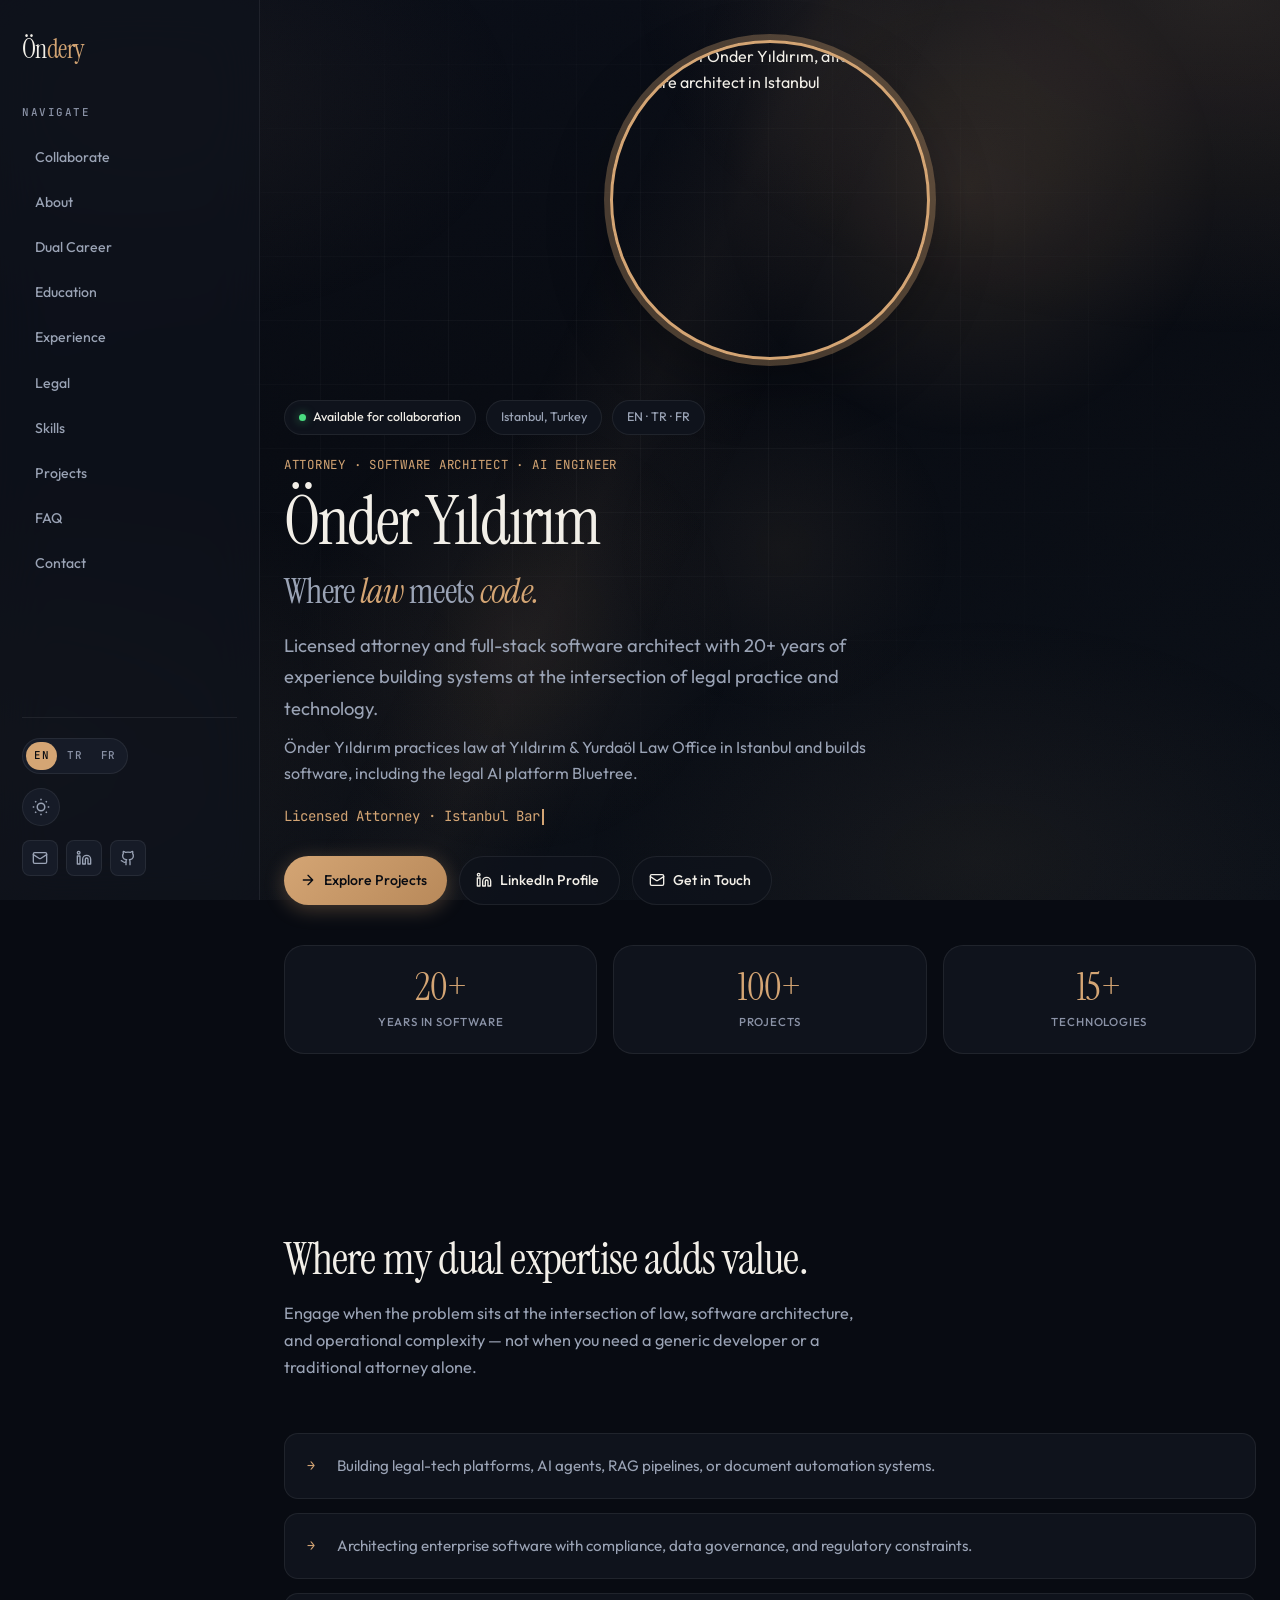
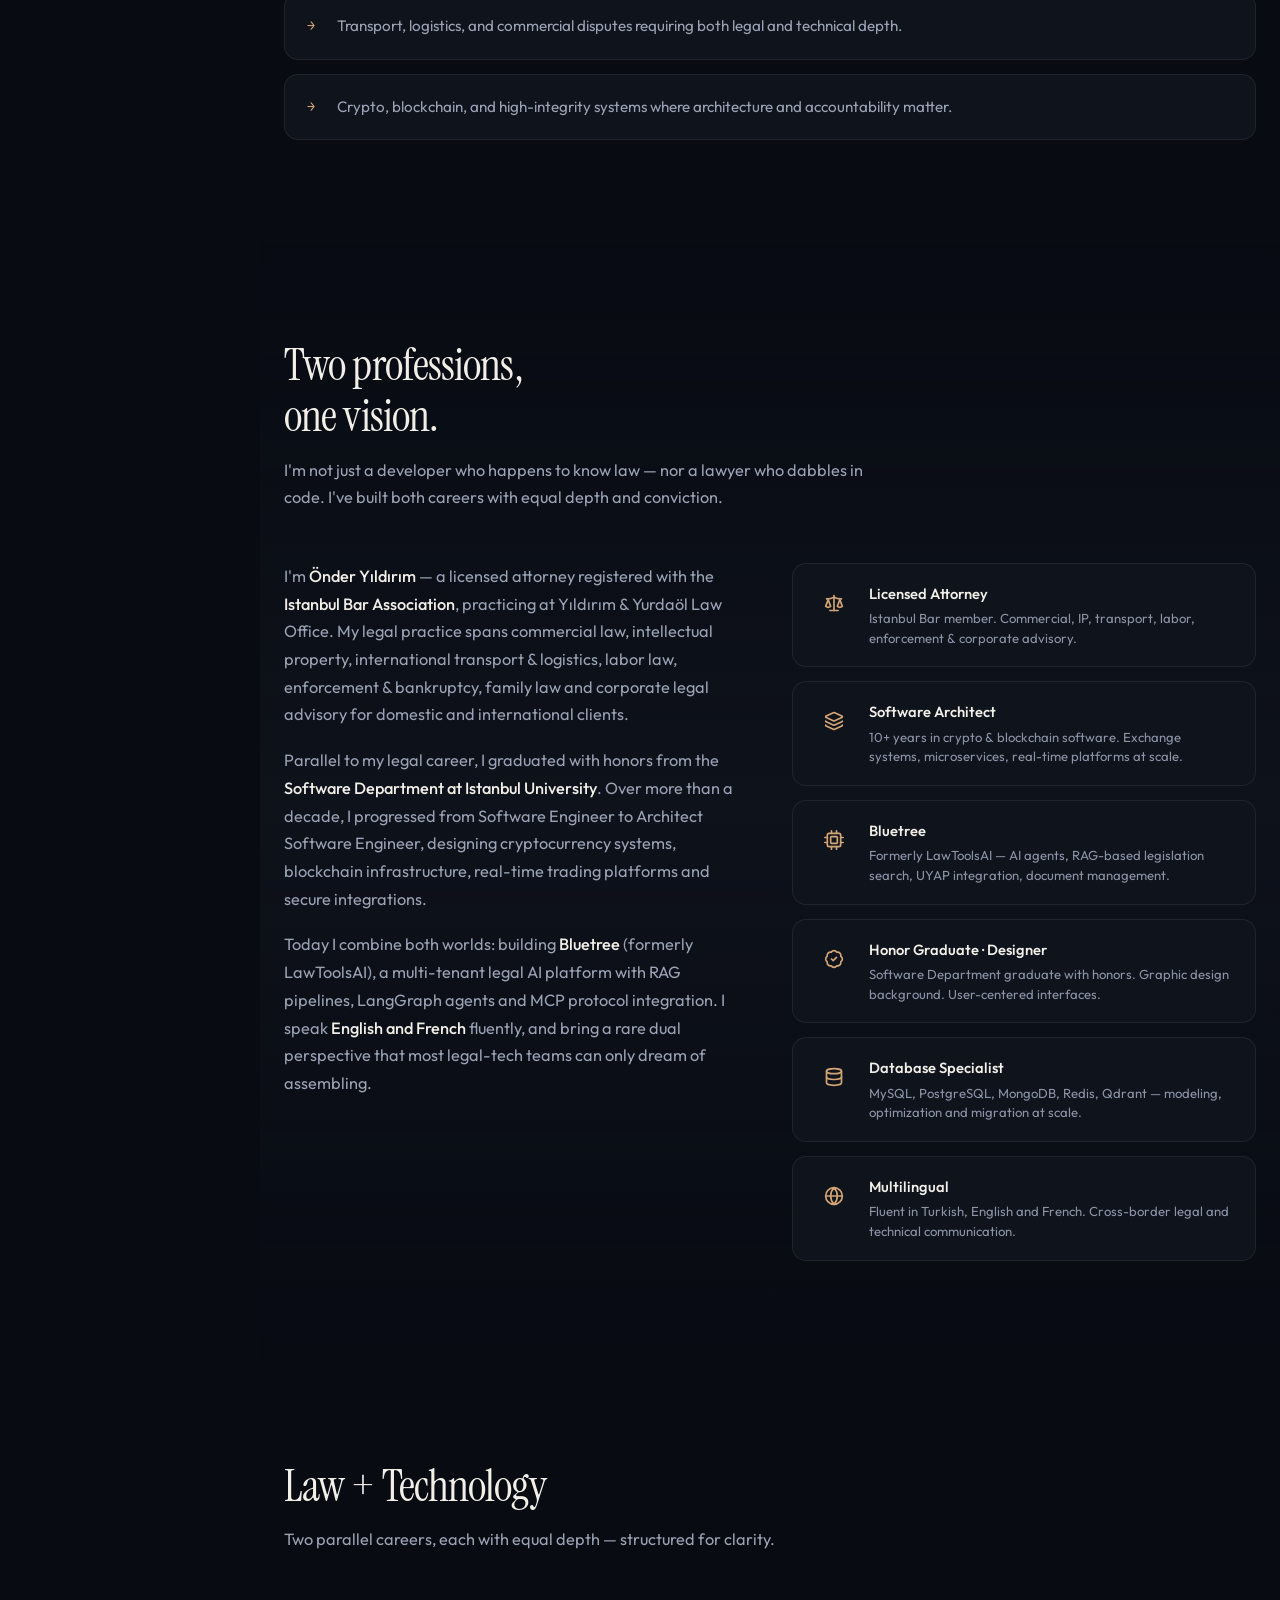
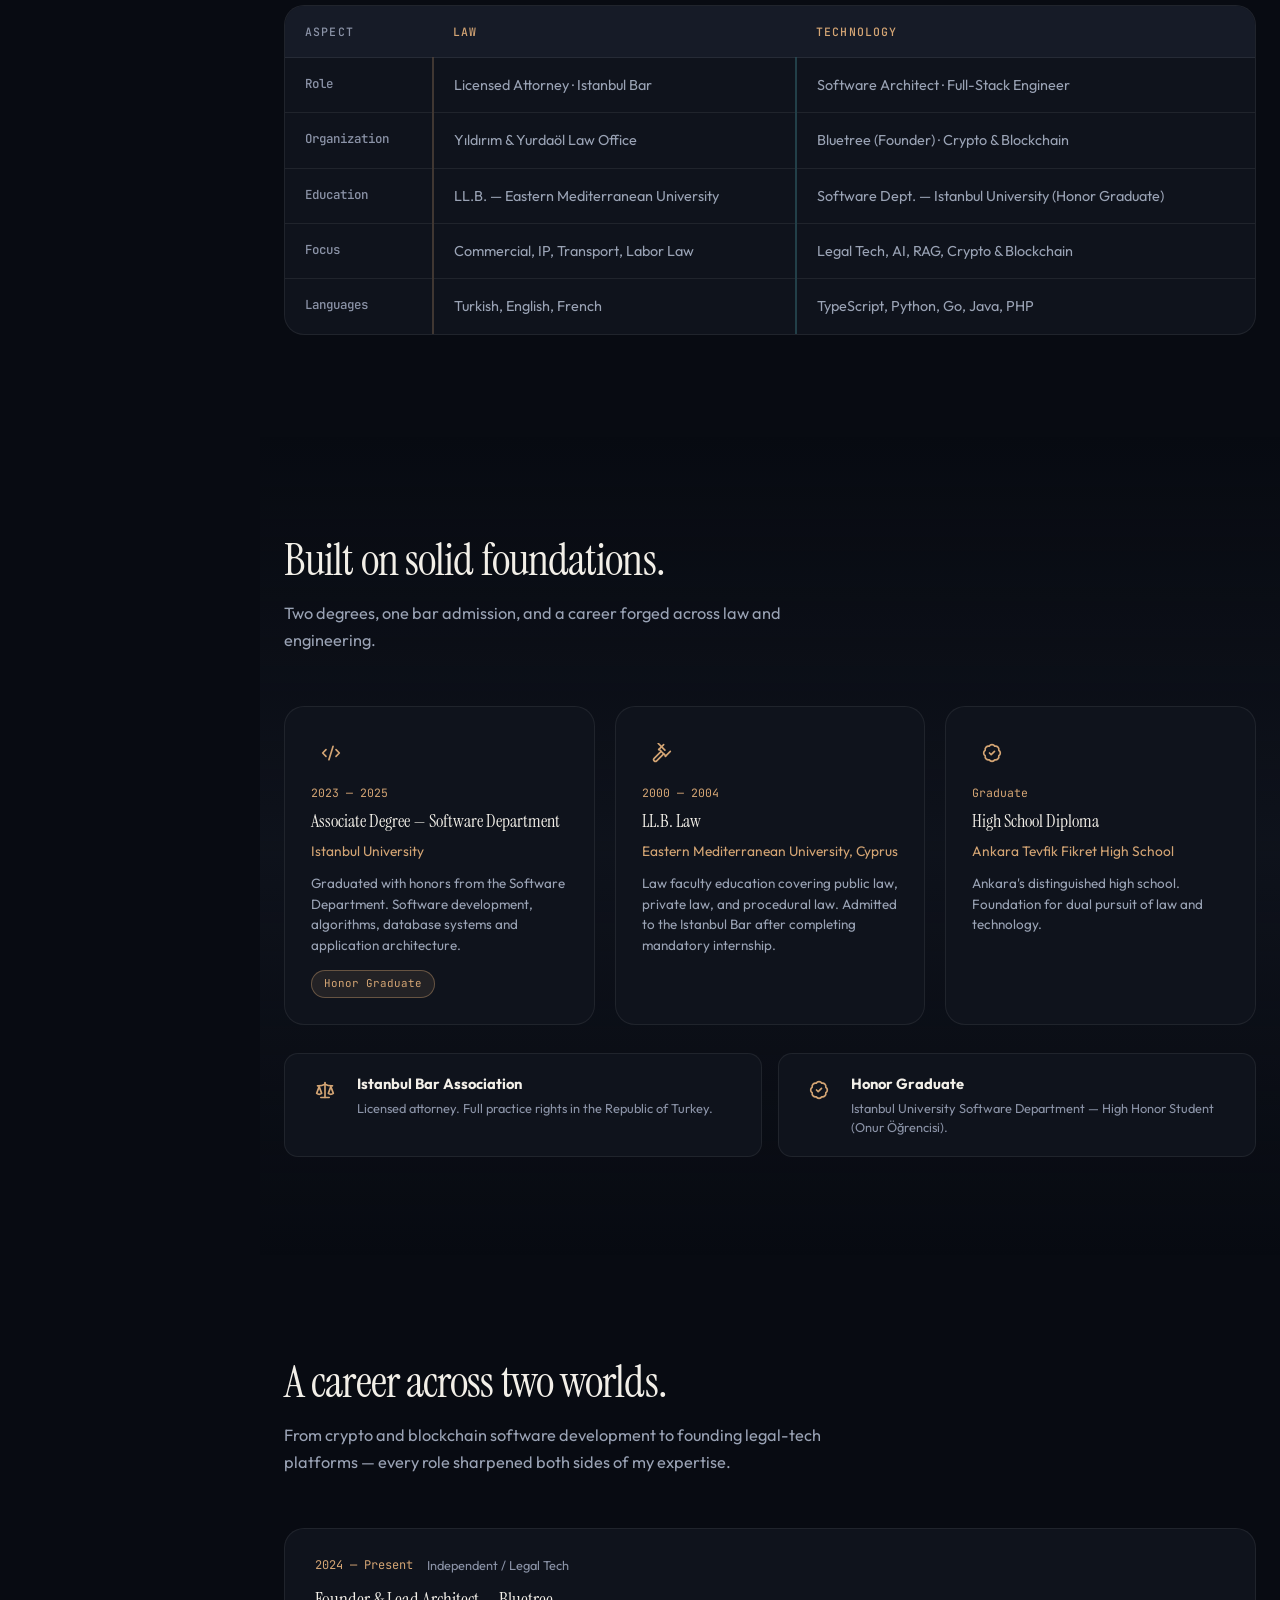
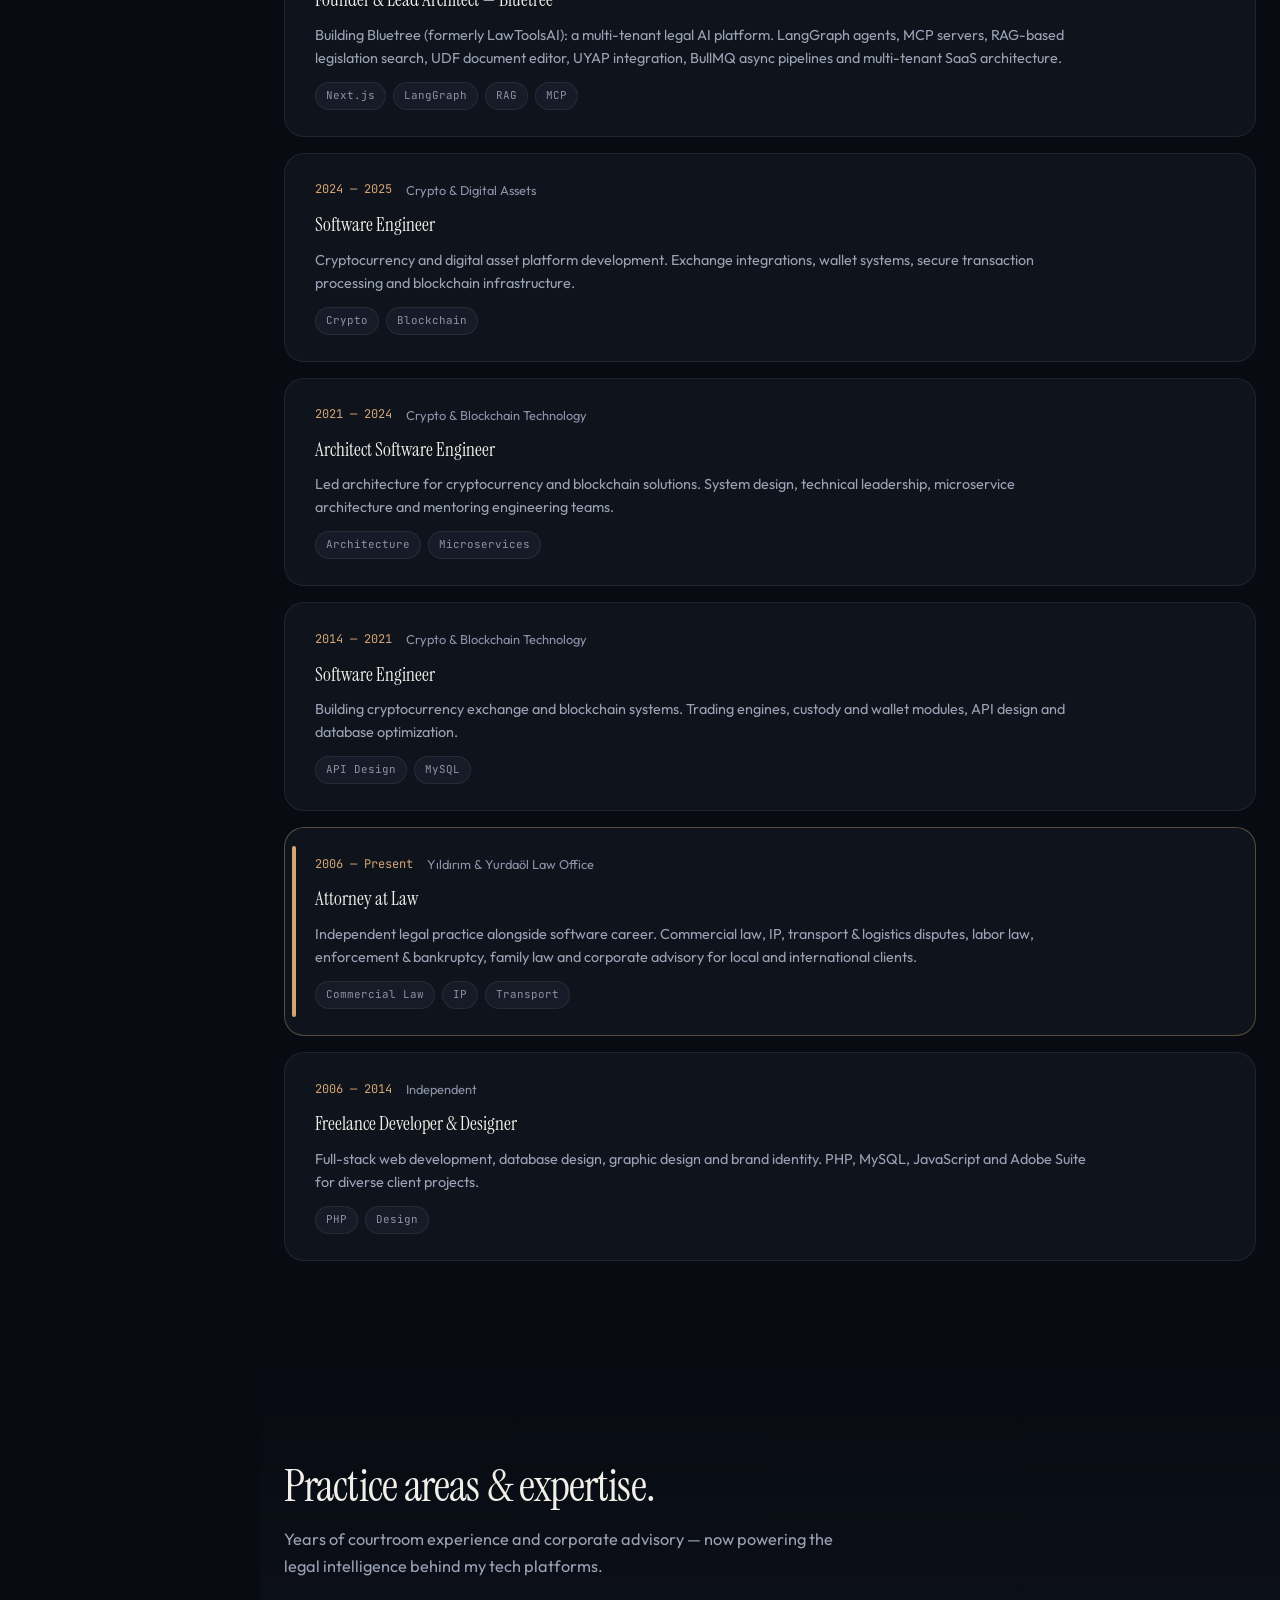
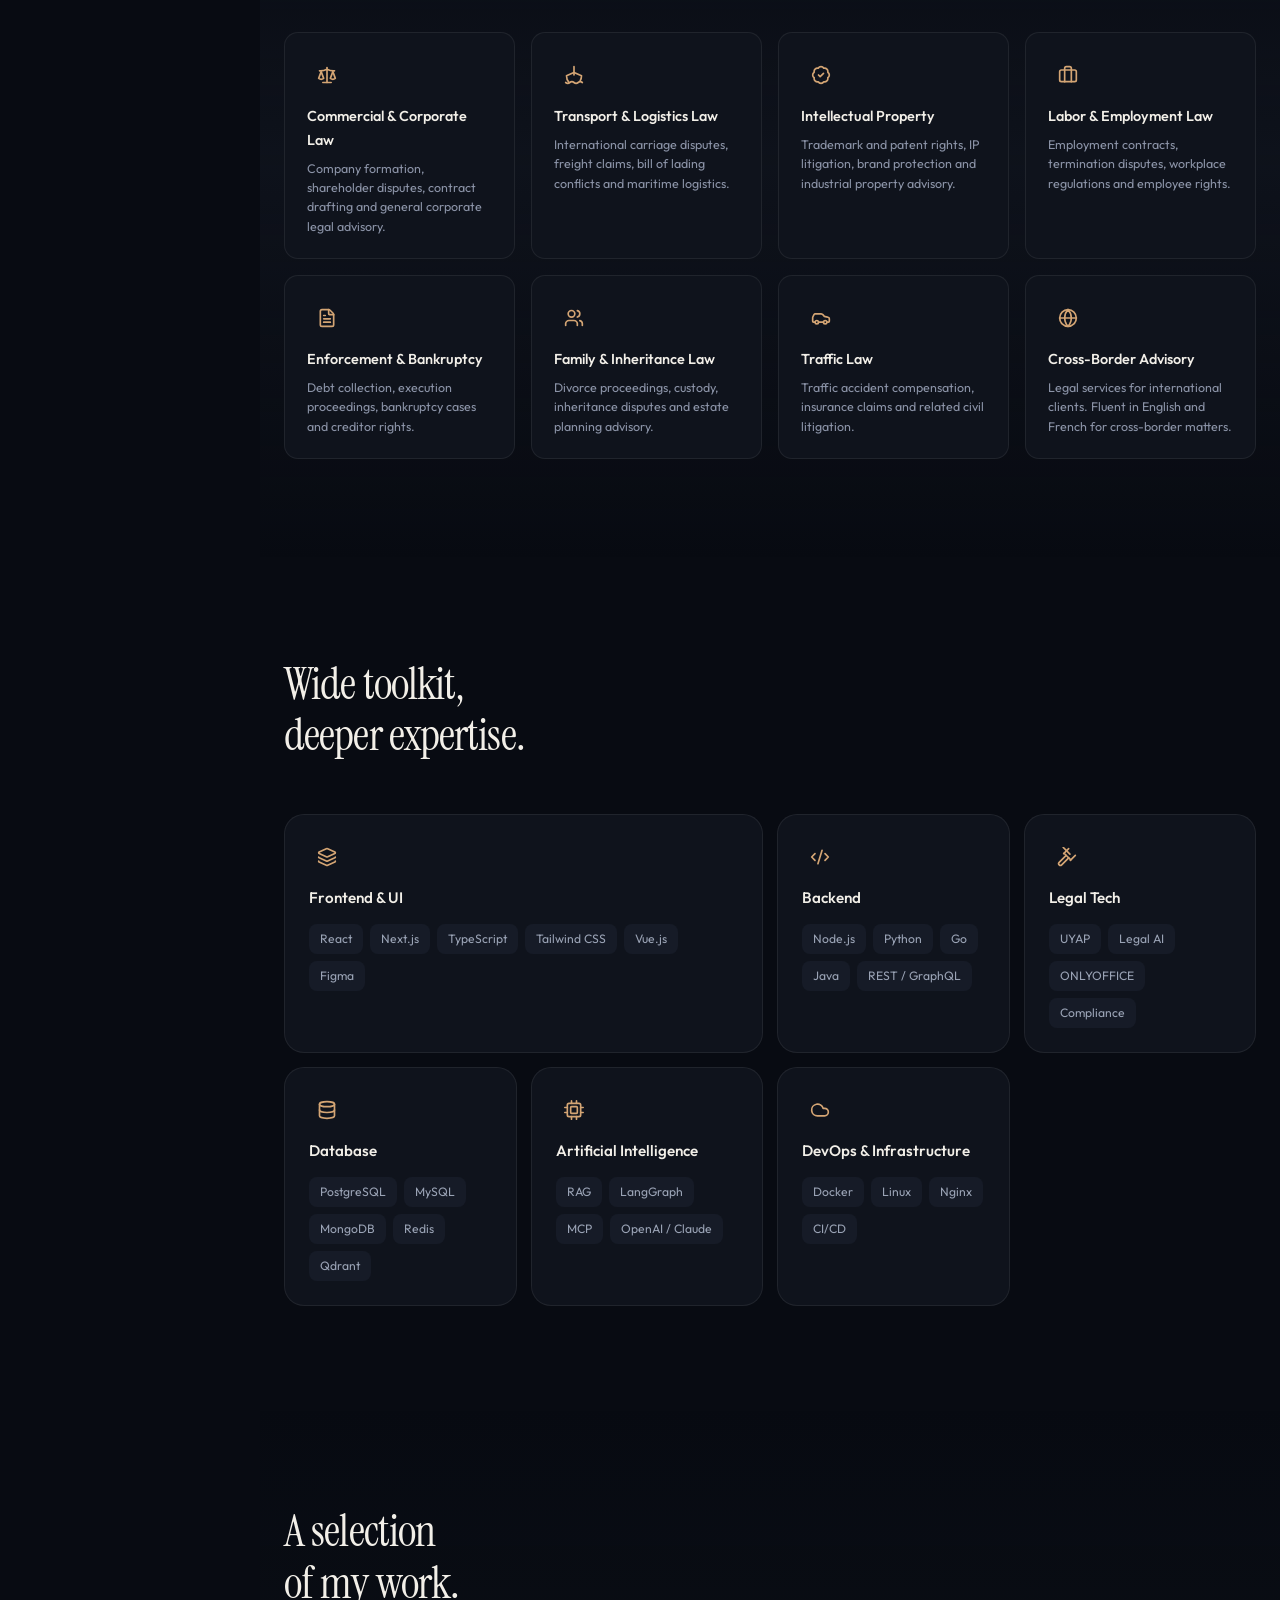
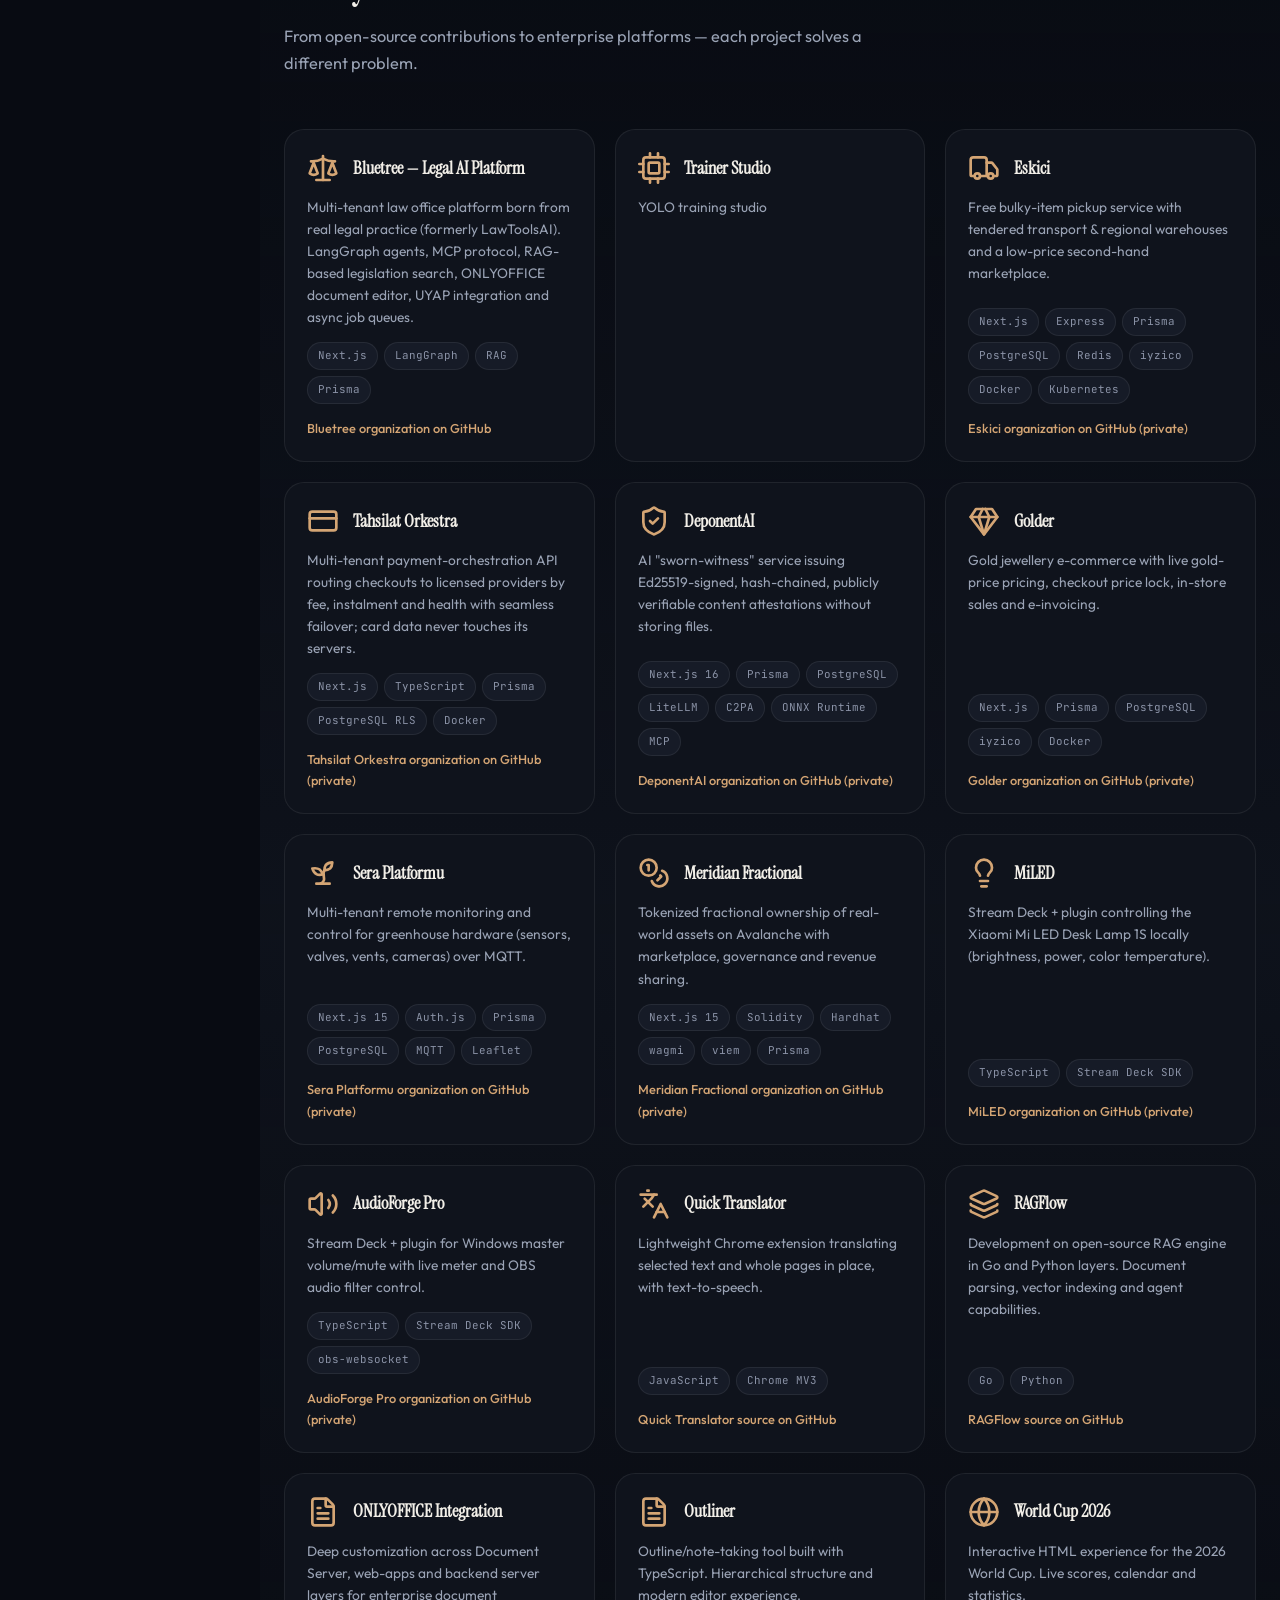
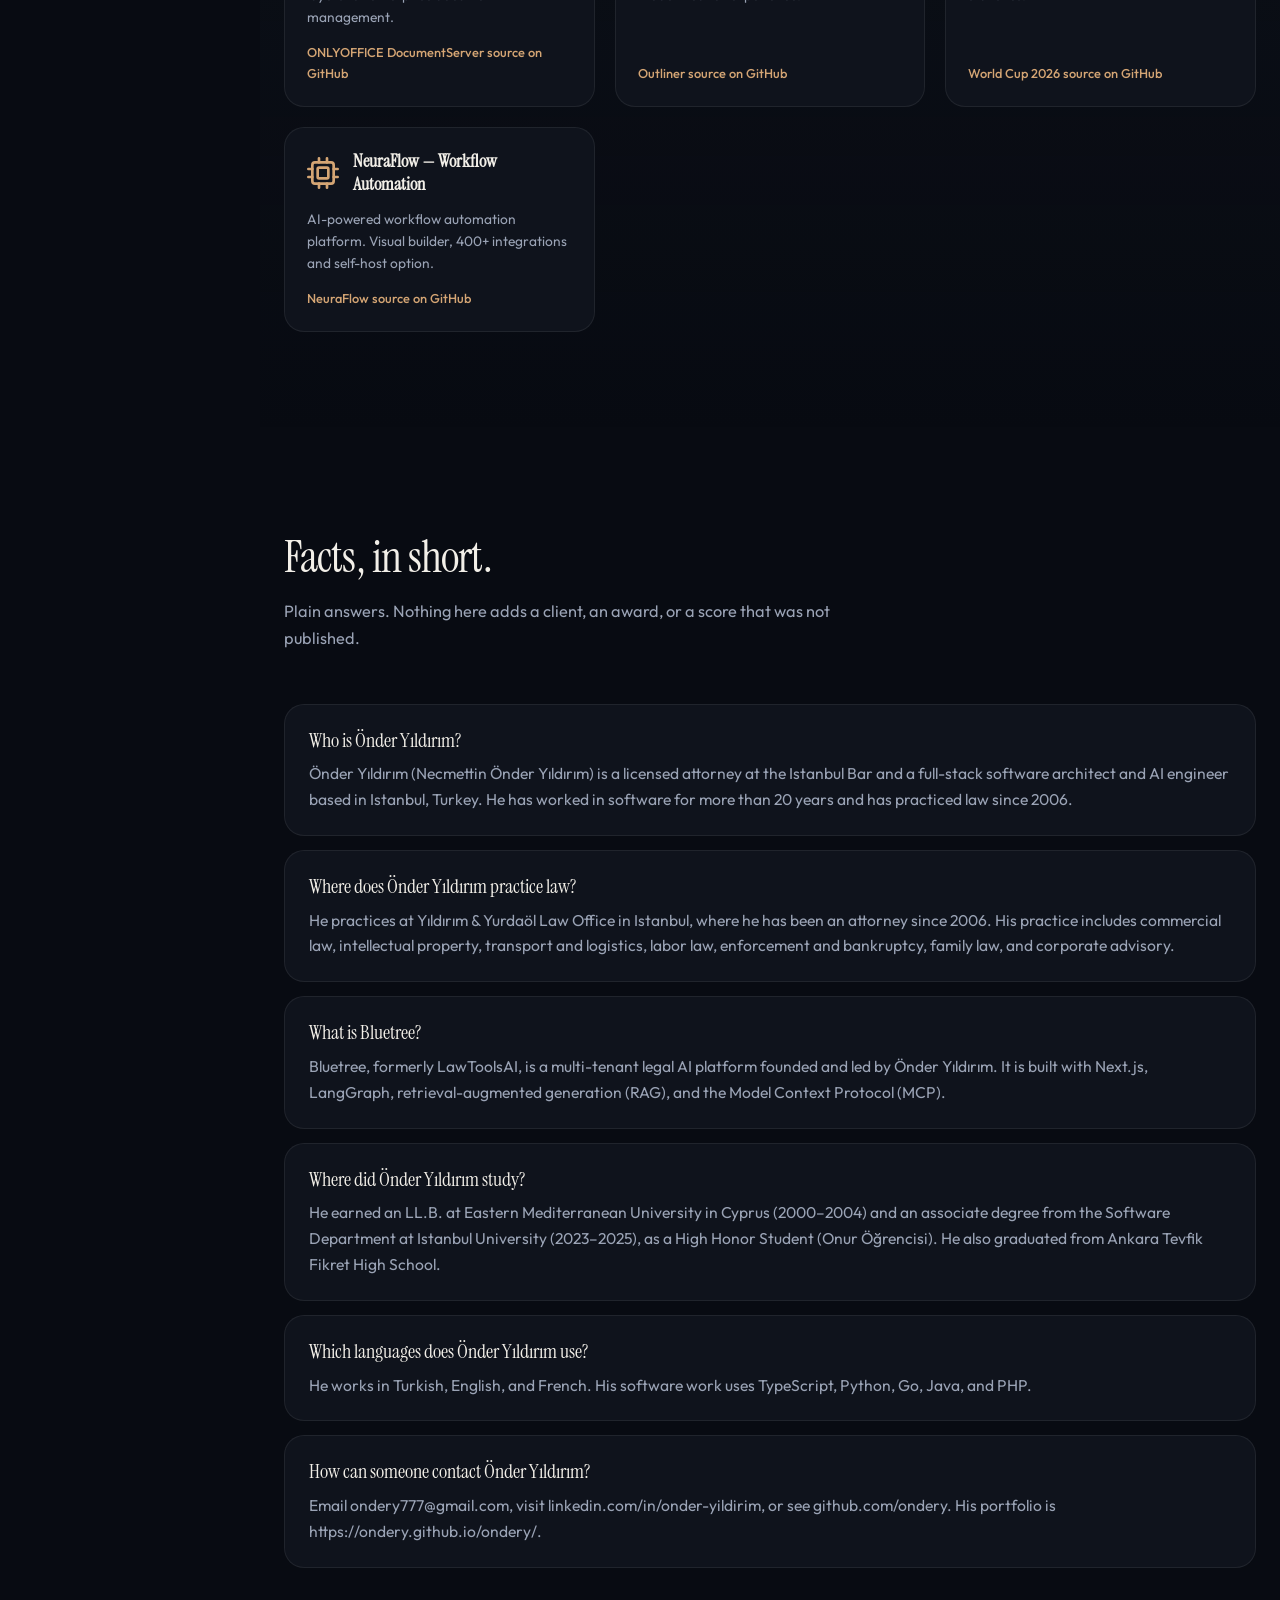
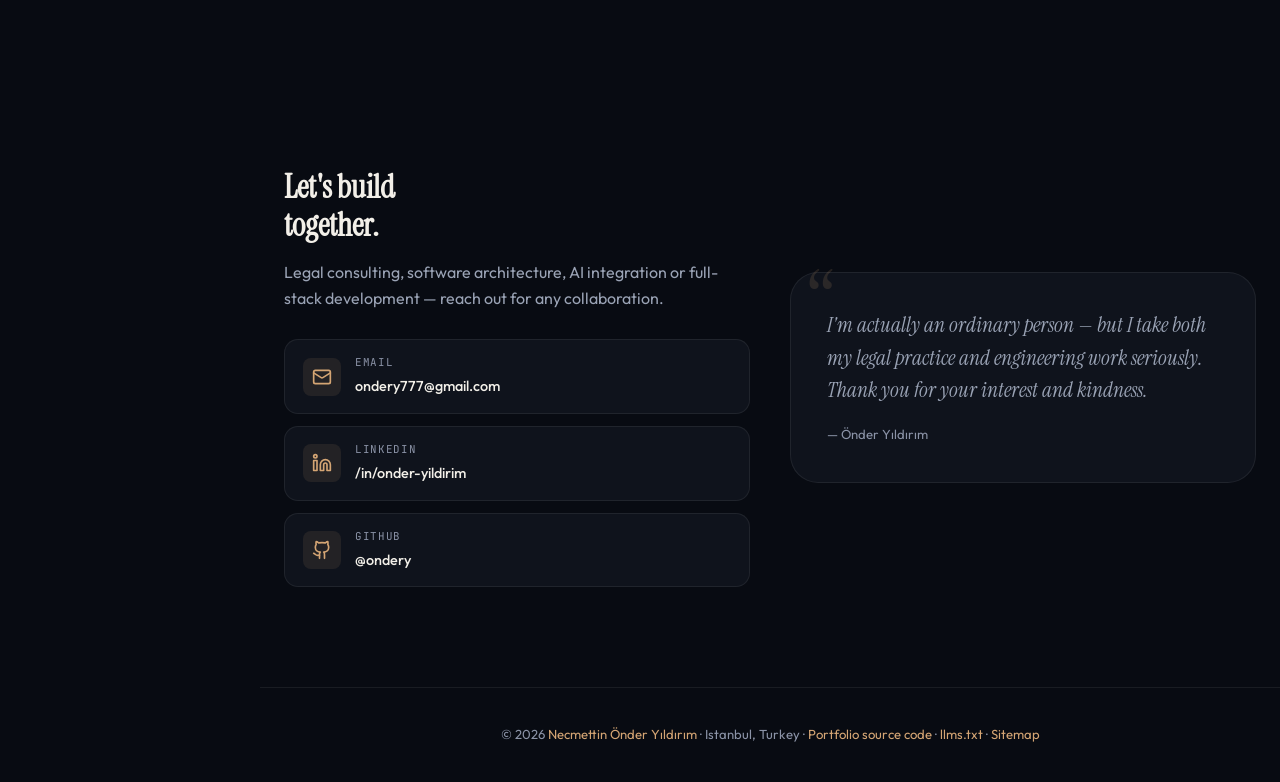
==== commit b7feea12: "Improve SEO and portfolio content" ====
--- a/index.html
+++ b/index.html
@@ -4,7 +4,7 @@
   <meta charset="UTF-8">
   <meta name="viewport" content="width=device-width, initial-scale=1.0">
   <title>Önder Yıldırım — Attorney · Software Architect · AI Engineer</title>
-  <meta name="description" content="Önder Yıldırım is an Istanbul Bar attorney and full-stack software architect. He founded Bluetree and built SignLens Trainer Studio, a YOLO training studio.">
+  <meta name="description" content="Önder Yıldırım is an Istanbul Bar attorney and full-stack software architect. He founded Bluetree.">
   <meta name="author" content="Önder Yıldırım">
   <meta name="robots" content="index, follow, max-snippet:-1, max-image-preview:large">
   <link rel="canonical" href="https://ondery.github.io/ondery/">
@@ -23,7 +23,7 @@
   <meta property="profile:username" content="ondery">
   <meta property="og:url" content="https://ondery.github.io/ondery/">
   <meta property="og:title" content="Önder Yıldırım — Attorney · Software Architect · AI Engineer">
-  <meta property="og:description" content="Istanbul Bar attorney and software architect. Founder of Bluetree (legal AI, formerly LawToolsAI). Latest project: SignLens Trainer Studio, a local YOLO training studio for an offline traffic-sign reader.">
+  <meta property="og:description" content="Istanbul Bar attorney and software architect. Founder of Bluetree (legal AI, formerly LawToolsAI).">
   <meta property="og:image" content="https://ondery.github.io/ondery/assets/og-image.png">
   <meta property="og:image:secure_url" content="https://ondery.github.io/ondery/assets/og-image.png">
   <meta property="og:image:type" content="image/png">
@@ -32,7 +32,7 @@
   <meta property="og:image:alt" content="Önder Yıldırım, Istanbul attorney, software architect, and AI engineer">
   <meta name="twitter:card" content="summary_large_image">
   <meta name="twitter:title" content="Önder Yıldırım — Attorney · Software Architect · AI Engineer">
-  <meta name="twitter:description" content="Istanbul Bar attorney and software architect. Founder of Bluetree (legal AI, formerly LawToolsAI). Latest project: SignLens Trainer Studio, a local YOLO training studio for an offline traffic-sign reader.">
+  <meta name="twitter:description" content="Istanbul Bar attorney and software architect. Founder of Bluetree (legal AI, formerly LawToolsAI).">
   <meta name="twitter:image" content="https://ondery.github.io/ondery/assets/og-image.png">
   <meta name="twitter:image:alt" content="Önder Yıldırım, Istanbul attorney, software architect, and AI engineer">
   <meta name="theme-color" content="#080b12">
@@ -95,7 +95,7 @@
       "@id": "https://ondery.github.io/ondery/#website",
       "url": "https://ondery.github.io/ondery/",
       "name": "Önder Yıldırım",
-      "description": "Portfolio of Önder Yıldırım, Istanbul Bar attorney, full-stack software architect, and AI engineer. Founder of Bluetree. Author of SignLens Trainer Studio.",
+      "description": "Portfolio of Önder Yıldırım, Istanbul Bar attorney, full-stack software architect, and AI engineer. Founder of Bluetree.",
       "inLanguage": [
         "en",
         "tr",
@@ -151,8 +151,7 @@
         "LangGraph",
         "Model Context Protocol",
         "Full-stack software architecture",
-        "Cryptocurrency and blockchain systems",
-        "YOLO traffic-sign detection"
+        "Cryptocurrency and blockchain systems"
       ],
       "hasOccupation": [
         {
@@ -216,34 +215,9 @@
     },
     {
       "@type": "SoftwareApplication",
-      "@id": "https://ondery.github.io/ondery/trainer-studio/#app",
-      "name": "SignLens Trainer Studio",
-      "url": "https://ondery.github.io/ondery/trainer-studio/",
-      "applicationCategory": "DeveloperApplication",
-      "operatingSystem": "Windows 11",
-      "datePublished": "2026",
-      "author": {
-        "@id": "https://ondery.github.io/ondery/#person"
-      },
-      "creator": {
-        "@id": "https://ondery.github.io/ondery/#person"
-      },
-      "isPartOf": {
-        "@id": "https://ondery.github.io/ondery/trainer-studio/#signlens"
-      },
-      "description": "Local, browser-based YOLO training studio for SignLens, an offline traffic-sign reader for iOS and Android. Python web app at 127.0.0.1, launched with a .bat file on Windows 11, tuned for a 6 GB RTX 3060 laptop GPU using Ultralytics and CUDA PyTorch. Accuracy shown is mAP50 read from results.csv.",
-      "featureList": "Plain-Turkish five-step wizard; labeling with shortcuts and suggest-from-model; Quick, Normal, and Best presets for a 6 GB GPU; mAP50 from results.csv; image, video, and camera test; ios/signlens.pt for Codemagic Core ML conversion; expert hyperparameters; Roboflow, GTSDB, and GTSRB import; sign catalog; per-vehicle speed limits; pytest."
-    },
-    {
-      "@type": "SoftwareApplication",
-      "@id": "https://ondery.github.io/ondery/trainer-studio/#signlens",
-      "name": "SignLens",
-      "applicationCategory": "MobileApplication",
-      "operatingSystem": "iOS, Android",
-      "description": "Offline traffic-sign reader for iOS and Android that uses YOLO.",
-      "author": {
-        "@id": "https://ondery.github.io/ondery/#person"
-      }
+      "name": "Trainer Studio",
+      "description": "YOLO training studio",
+      "applicationCategory": "DeveloperApplication"
     },
     {
       "@type": "SoftwareApplication",
@@ -260,25 +234,19 @@
     {
       "@type": "ItemList",
       "@id": "https://ondery.github.io/ondery/#projects",
-      "name": "Featured software by Önder Yıldırım",
+      "name": "Software by Önder Yıldırım",
       "itemListElement": [
         {
           "@type": "ListItem",
           "position": 1,
-          "name": "SignLens Trainer Studio",
-          "url": "https://ondery.github.io/ondery/trainer-studio/"
-        },
-        {
-          "@type": "ListItem",
-          "position": 2,
           "name": "Bluetree",
           "url": "https://github.com/bluetreetr"
         },
         {
           "@type": "ListItem",
-          "position": 3,
-          "name": "SignLens",
-          "url": "https://ondery.github.io/ondery/trainer-studio/"
+          "position": 2,
+          "name": "Trainer Studio",
+          "description": "YOLO training studio"
         }
       ]
     },
@@ -309,14 +277,6 @@
           "acceptedAnswer": {
             "@type": "Answer",
             "text": "Bluetree, formerly LawToolsAI, is a multi-tenant legal AI platform founded and led by Önder Yıldırım. It is built with Next.js, LangGraph, retrieval-augmented generation (RAG), and the Model Context Protocol (MCP)."
-          }
-        },
-        {
-          "@type": "Question",
-          "name": "What is SignLens Trainer Studio?",
-          "acceptedAnswer": {
-            "@type": "Answer",
-            "text": "SignLens Trainer Studio is his latest project (2026). It is the local, browser-based YOLO training studio for SignLens, an offline traffic-sign reader for iOS and Android, and it runs as a Python web app at 127.0.0.1."
           }
         },
         {
@@ -410,7 +370,6 @@
     <nav aria-label="Primary">
     <p class="sidebar-label" data-i18n="sidebar.label">Navigate</p>
     <ul class="sidebar-nav">
-      <li><a class="nav-feature" href="#signlens-trainer-studio" data-i18n="nav.trainer">Trainer Studio</a></li>
       <li><a href="#collaborate" data-i18n="nav.collaborate">Collaborate</a></li>
       <li><a href="#about" data-i18n="nav.about">About</a></li>
       <li><a href="#dual-career" data-i18n="nav.dualCareer">Dual Career</a></li>
@@ -469,7 +428,7 @@
         <h1 class="hero-name" id="person" data-i18n="hero.name">Önder Yıldırım</h1>
         <p class="hero-title" data-i18n-html="hero.titleHtml">Where <em>law</em> meets <em>code.</em></p>
         <p class="hero-subtitle" data-i18n="hero.subtitle">Licensed attorney and full-stack software architect with 20+ years of experience building systems at the intersection of legal practice and technology.</p>
-        <p class="hero-definition" data-i18n="hero.definition">Önder Yıldırım practices law at Yıldırım &amp; Yurdaöl Law Office in Istanbul and builds software, including the legal AI platform Bluetree and SignLens Trainer Studio.</p>
+        <p class="hero-definition" data-i18n="hero.definition">Önder Yıldırım practices law at Yıldırım &amp; Yurdaöl Law Office in Istanbul and builds software, including the legal AI platform Bluetree.</p>
         <div class="hero-typed" aria-hidden="true">
           <span id="typed-text">Licensed Attorney · Istanbul Bar</span><span class="cursor" aria-hidden="true"></span>
         </div>
@@ -503,47 +462,6 @@
         </div>
       </div>
     </header>
-
-    <section id="signlens-trainer-studio" class="doc-section feature-section">
-      <div class="container">
-        <article class="feature-panel">
-          <div class="feature-copy">
-            <p class="feature-kicker" data-i18n="feature.kicker">Latest project · 2026</p>
-            <h2 class="section-title" data-i18n="feature.title">SignLens Trainer Studio</h2>
-            <p class="feature-lead" data-i18n="feature.lead">SignLens Trainer Studio is the local, browser-based YOLO training studio for SignLens, an offline traffic-sign reader for iOS and Android. It is a Python web app at 127.0.0.1, launched with a .bat file on Windows 11, and tuned for a 6 GB RTX 3060 laptop GPU using Ultralytics and CUDA PyTorch.</p>
-            <p data-i18n="feature.def">Simple mode is a five-step wizard in plain Turkish: add photos or video frames, label signs, train, test, and send the weights to an iPhone. Accuracy on screen is mAP50 read from results.csv. The studio does not invent metrics.</p>
-            <div class="project-tech">
-              <span class="tag">Python</span><span class="tag">Ultralytics</span><span class="tag">YOLO</span><span class="tag">PyTorch</span><span class="tag">Core ML</span>
-            </div>
-            <div class="feature-actions">
-              <a class="btn btn-primary" href="trainer-studio/">
-                <svg class="icon" aria-hidden="true"><use href="#i-arrow"/></svg>
-                <span data-i18n="feature.cta">Read the Trainer Studio brief</span>
-              </a>
-            </div>
-            <p class="feature-note" data-i18n="feature.note">Part of the SignLens project. The source is private and is not linked from this site.</p>
-          </div>
-          <div class="feature-facts">
-            <article>
-              <h3 data-i18n="feature.f1Title">Simple mode</h3>
-              <p data-i18n="feature.f1Desc">Five steps in plain Turkish, from photos, video frames, and YouTube frames to a model file the iPhone build can pick up.</p>
-            </article>
-            <article>
-              <h3 data-i18n="feature.f2Title">6 GB GPU presets</h3>
-              <p data-i18n="feature.f2Desc">Quick: 10 epochs, yolo11n, 640, batch 8. Normal: 50 epochs. Best: 100 epochs, yolo11s, batch 4.</p>
-            </article>
-            <article>
-              <h3 data-i18n="feature.f3Title">Sign catalog</h3>
-              <p data-i18n="feature.f3Desc">Turkish, German, and Vienna sign artwork. New classes from SVG, PNG, or Wikimedia Commons, with license and author credits kept for the iOS app.</p>
-            </article>
-            <article>
-              <h3 data-i18n="feature.f4Title">Per-vehicle speed limits</h3>
-              <p data-i18n="feature.f4Desc">Labels the panel, speed circles, and vehicle icons, then resolves a limit per vehicle — for example “Otomobil: 110” — through vehicle_rules.</p>
-            </article>
-          </div>
-        </article>
-      </div>
-    </section>
 
     <section id="collaborate" class="doc-section">
       <div class="container">
@@ -760,18 +678,6 @@
           <p class="section-desc" data-i18n="projects.desc">From open-source contributions to enterprise platforms — each project solves a different problem.</p>
         </div>
         <div class="projects-grid">
-          <article class="project-card featured">
-            <div class="project-body">
-              <div class="project-head">
-                <span class="project-icon" aria-hidden="true"><svg class="icon"><use href="#i-car"/></svg></span>
-                <h3 data-i18n="projects.trainerTitle">SignLens Trainer Studio</h3>
-              </div>
-              <p data-i18n="projects.trainerDesc">2026. Local YOLO training studio for SignLens, the offline iOS and Android traffic-sign reader. Browser UI on 127.0.0.1, presets for a 6 GB RTX 3060, and mAP50 taken from results.csv.</p>
-              <div class="project-tech"><span class="tag">Python</span><span class="tag">Ultralytics</span><span class="tag">YOLO</span><span class="tag">PyTorch</span><span class="tag">Core ML</span></div>
-              <a href="trainer-studio/" class="project-link" data-i18n="projects.viewTrainer">Read the SignLens Trainer Studio brief</a>
-            </div>
-          </article>
-
           <article class="project-card reveal">
             <div class="project-body">
               <div class="project-head">
@@ -781,6 +687,15 @@
               <p data-i18n="projects.lawDesc">Multi-tenant law office platform born from real legal practice (formerly LawToolsAI). LangGraph agents, MCP protocol, RAG-based legislation search, ONLYOFFICE document editor, UYAP integration and async job queues.</p>
               <div class="project-tech"><span class="tag">Next.js</span><span class="tag">LangGraph</span><span class="tag">RAG</span><span class="tag">Prisma</span></div>
               <a href="https://github.com/bluetreetr" class="project-link" target="_blank" rel="noopener noreferrer" data-i18n="projects.viewBluetree">Bluetree organization on GitHub</a>
+            </div>
+          </article>
+          <article class="project-card reveal">
+            <div class="project-body">
+              <div class="project-head">
+                <span class="project-icon" aria-hidden="true"><svg class="icon"><use href="#i-cpu"/></svg></span>
+                <h3 data-i18n="projects.trainerTitle">Trainer Studio</h3>
+              </div>
+              <p data-i18n="projects.trainerDesc">YOLO training studio</p>
             </div>
           </article>
           <article class="project-card reveal">
@@ -955,10 +870,6 @@
           <article class="faq-item">
             <h3 data-i18n="faq.q3">What is Bluetree?</h3>
             <p data-i18n="faq.a3">Bluetree, formerly LawToolsAI, is a multi-tenant legal AI platform founded and led by Önder Yıldırım. It is built with Next.js, LangGraph, retrieval-augmented generation (RAG), and the Model Context Protocol (MCP).</p>
-          </article>
-          <article class="faq-item">
-            <h3 data-i18n="faq.q4">What is SignLens Trainer Studio?</h3>
-            <p data-i18n="faq.a4">SignLens Trainer Studio is his latest project (2026). It is the local, browser-based YOLO training studio for SignLens, an offline traffic-sign reader for iOS and Android, and it runs as a Python web app at 127.0.0.1.</p>
           </article>
           <article class="faq-item">
             <h3 data-i18n="faq.q5">Where did Önder Yıldırım study?</h3>
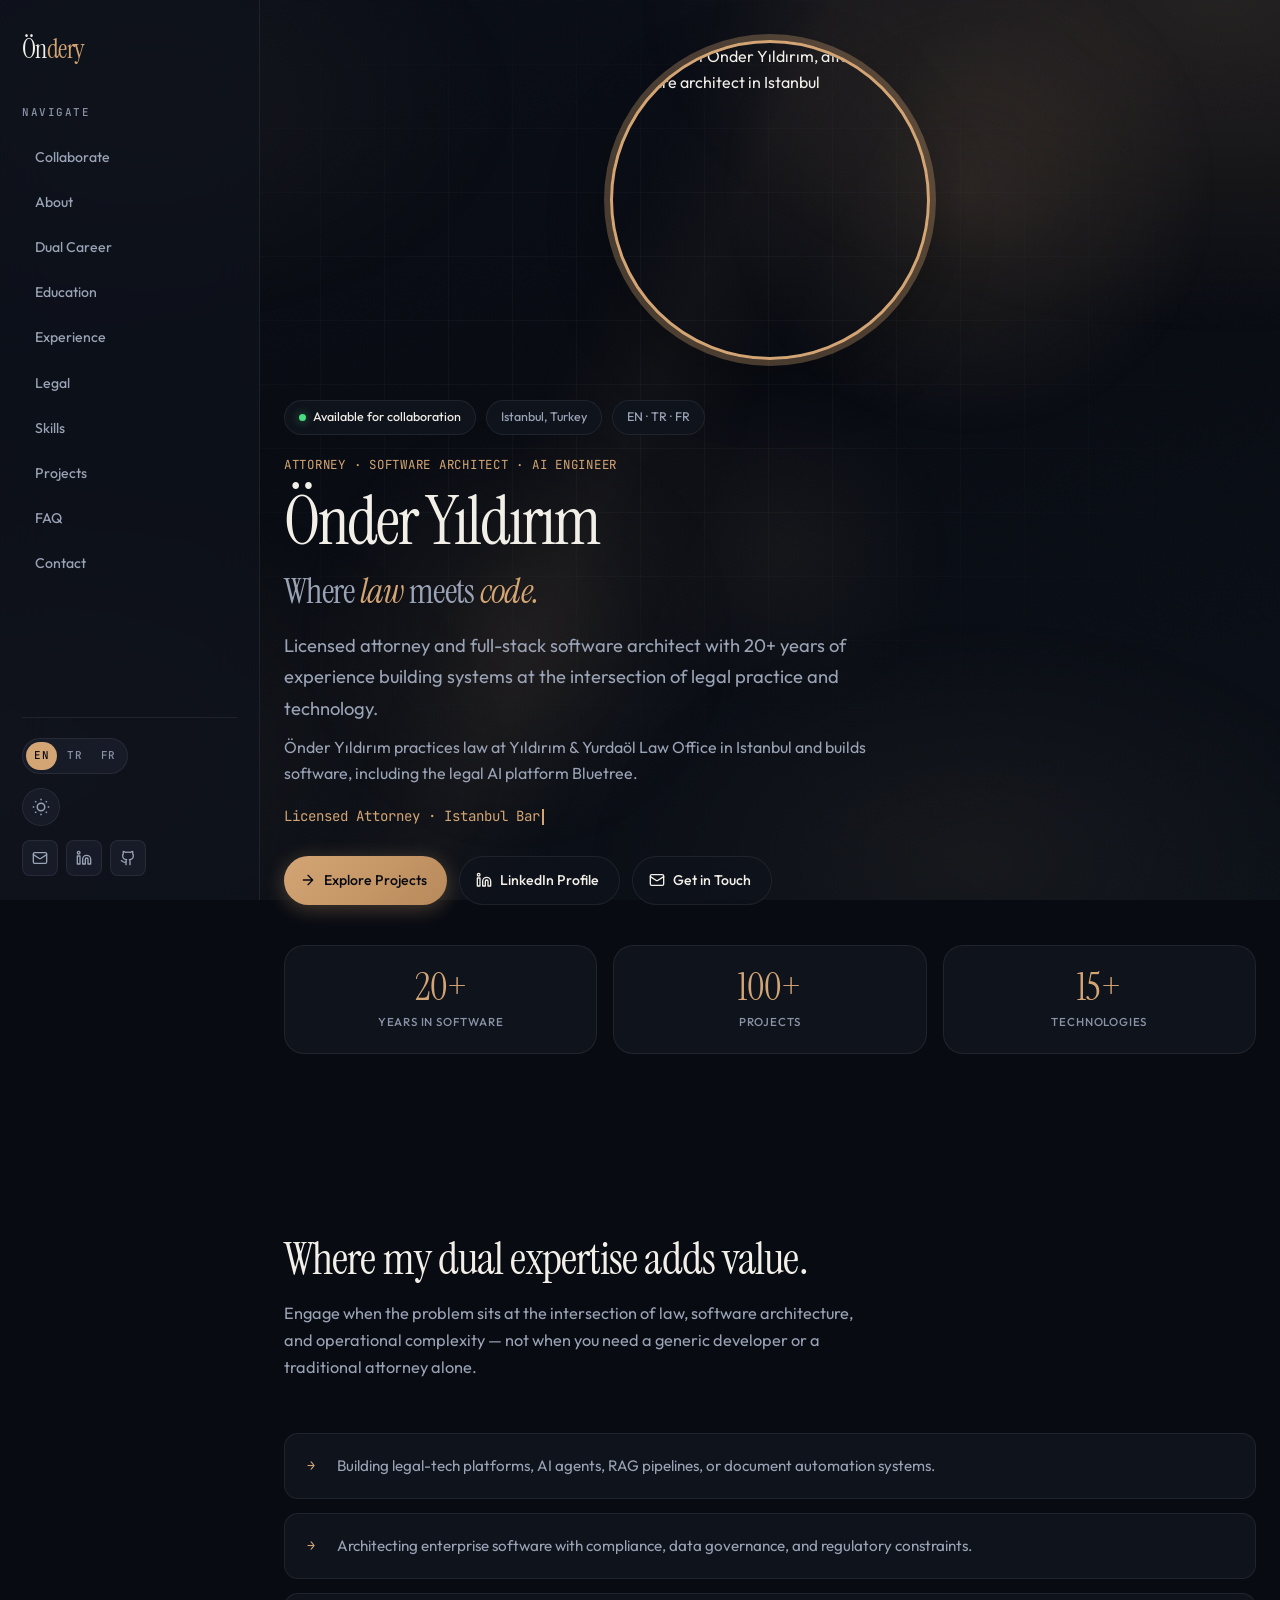
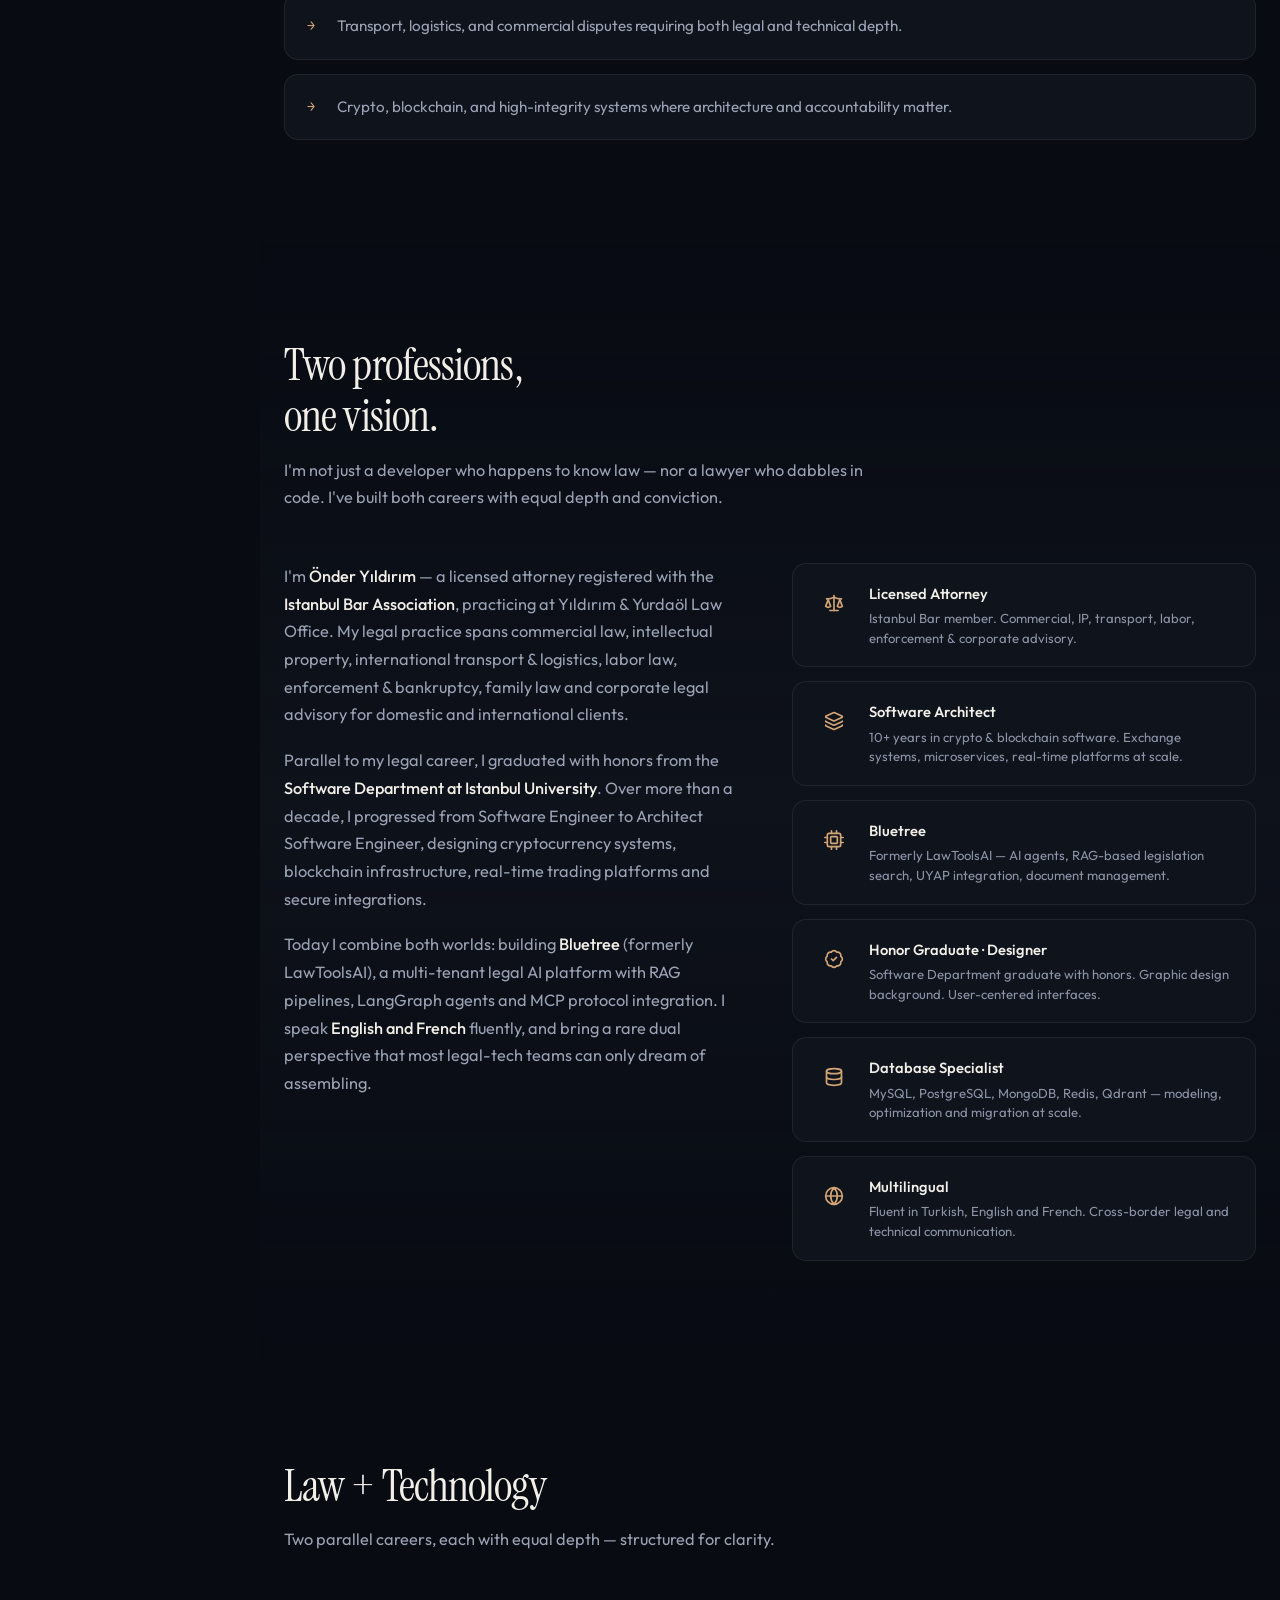
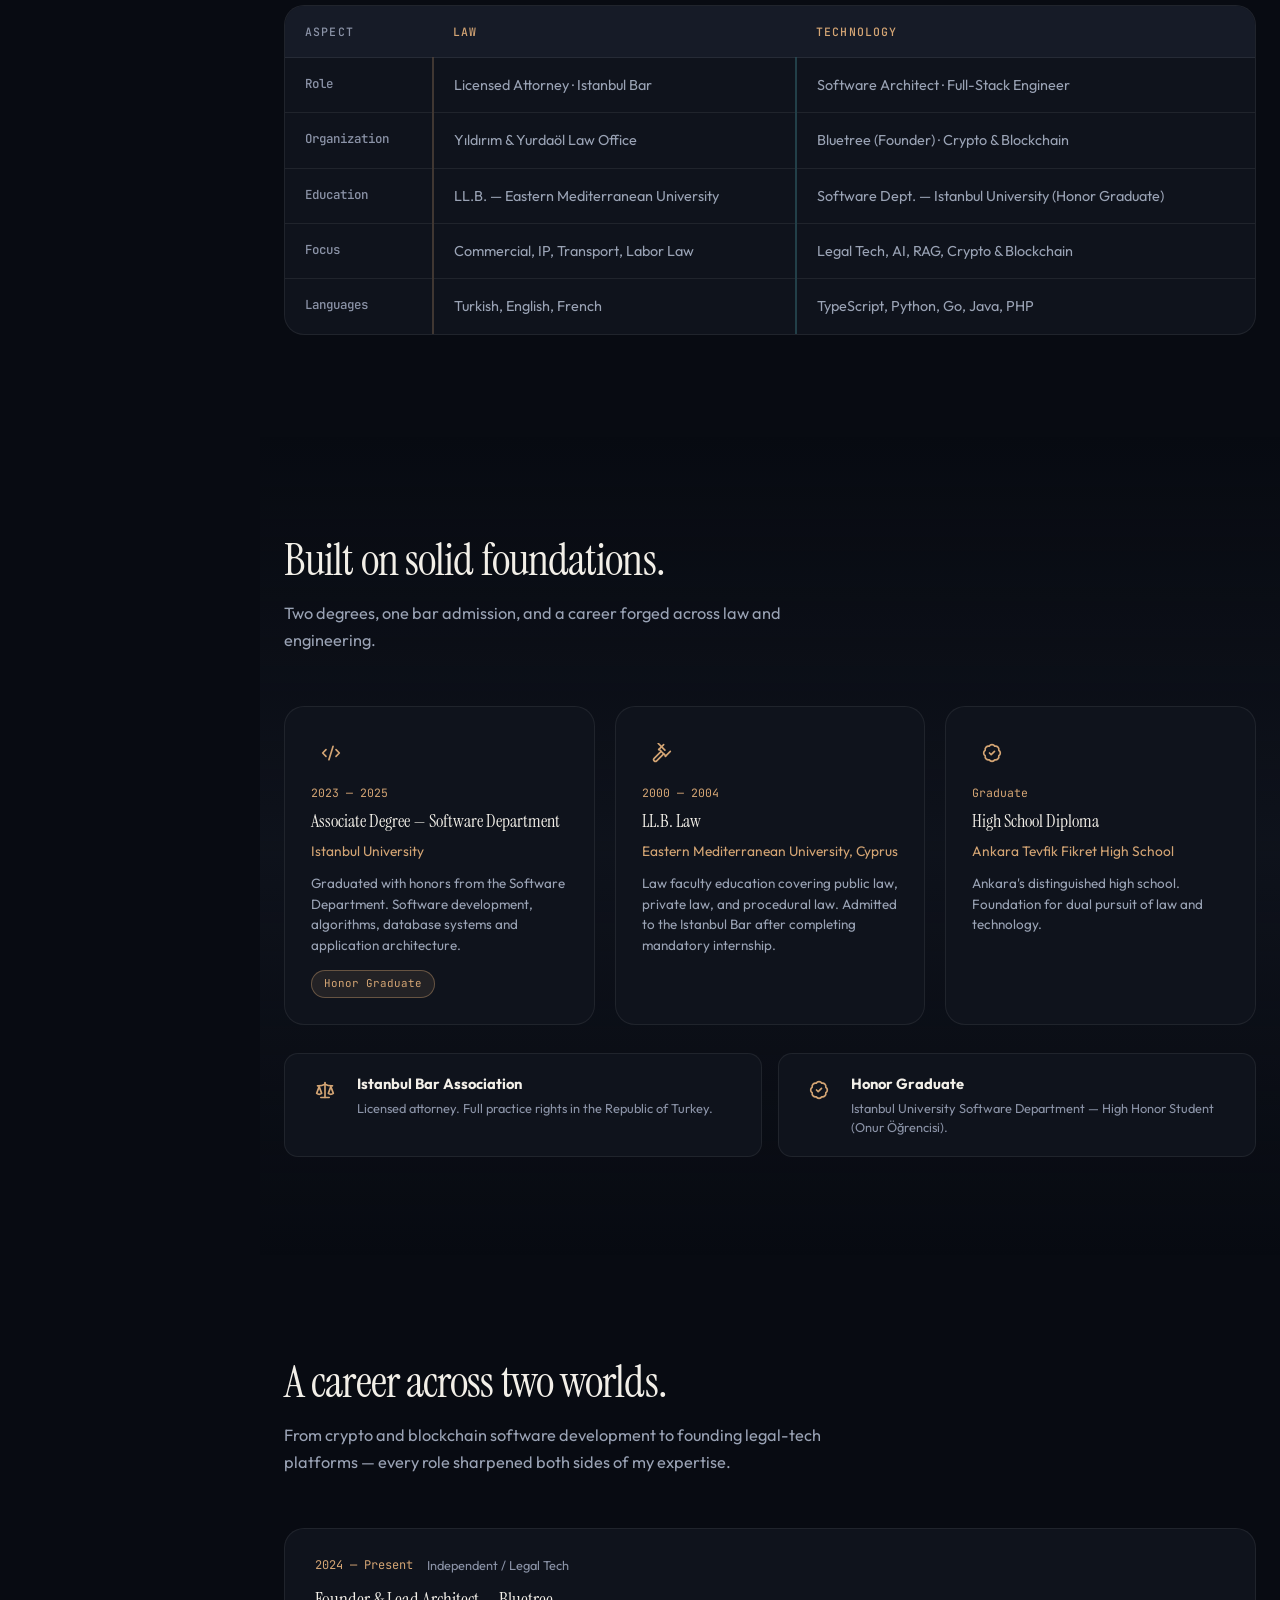
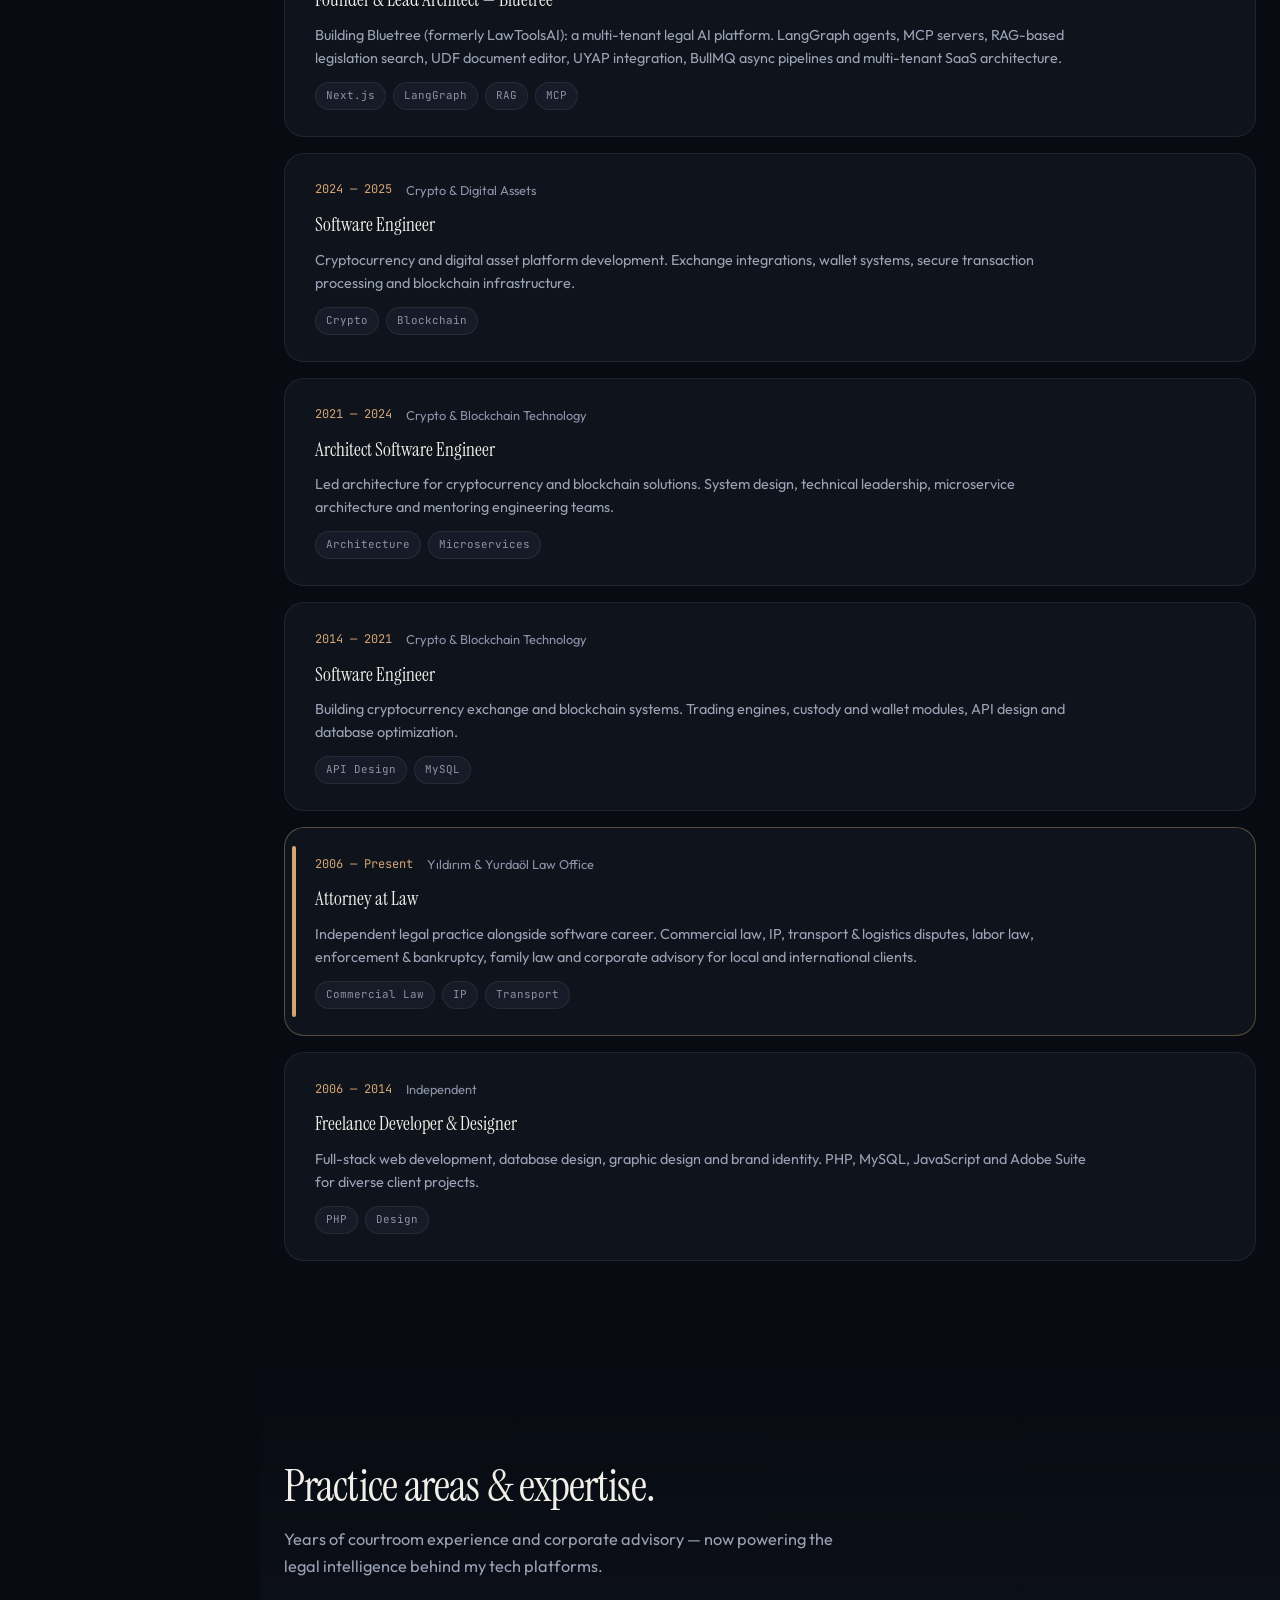
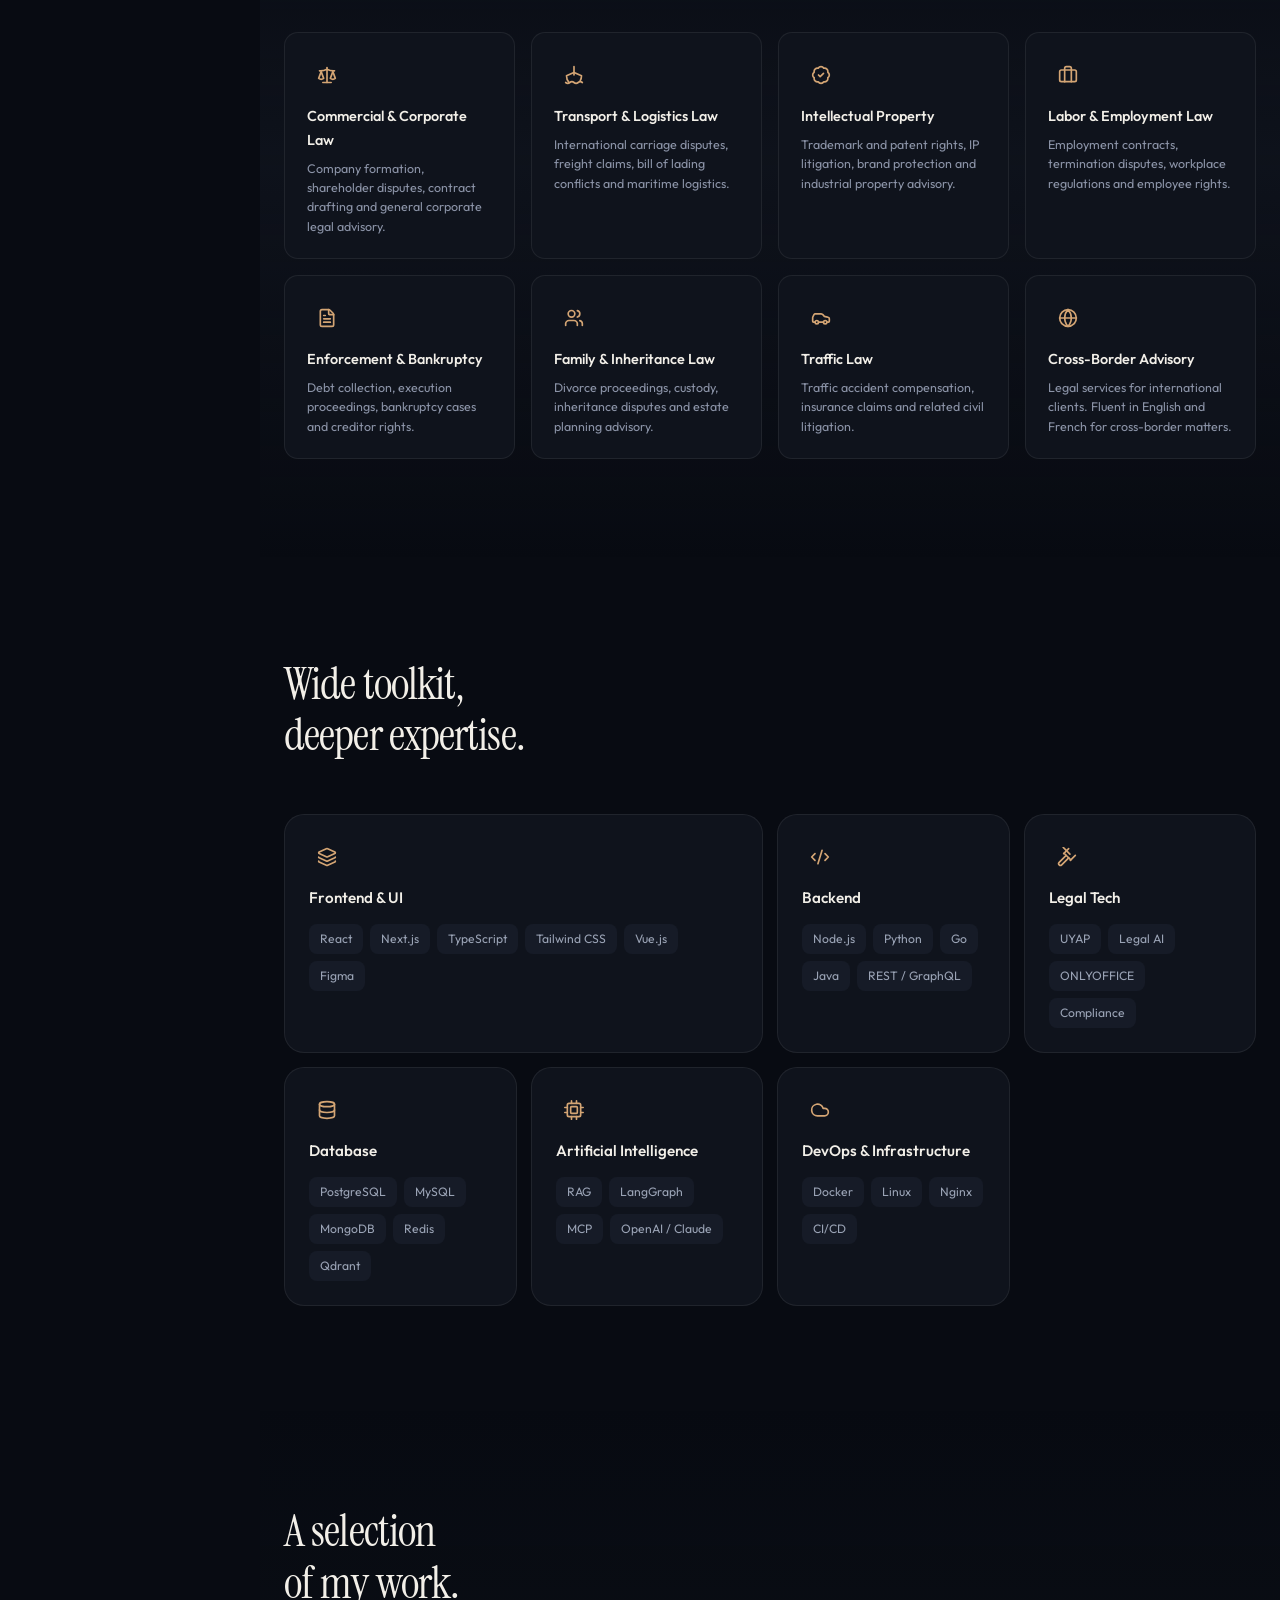
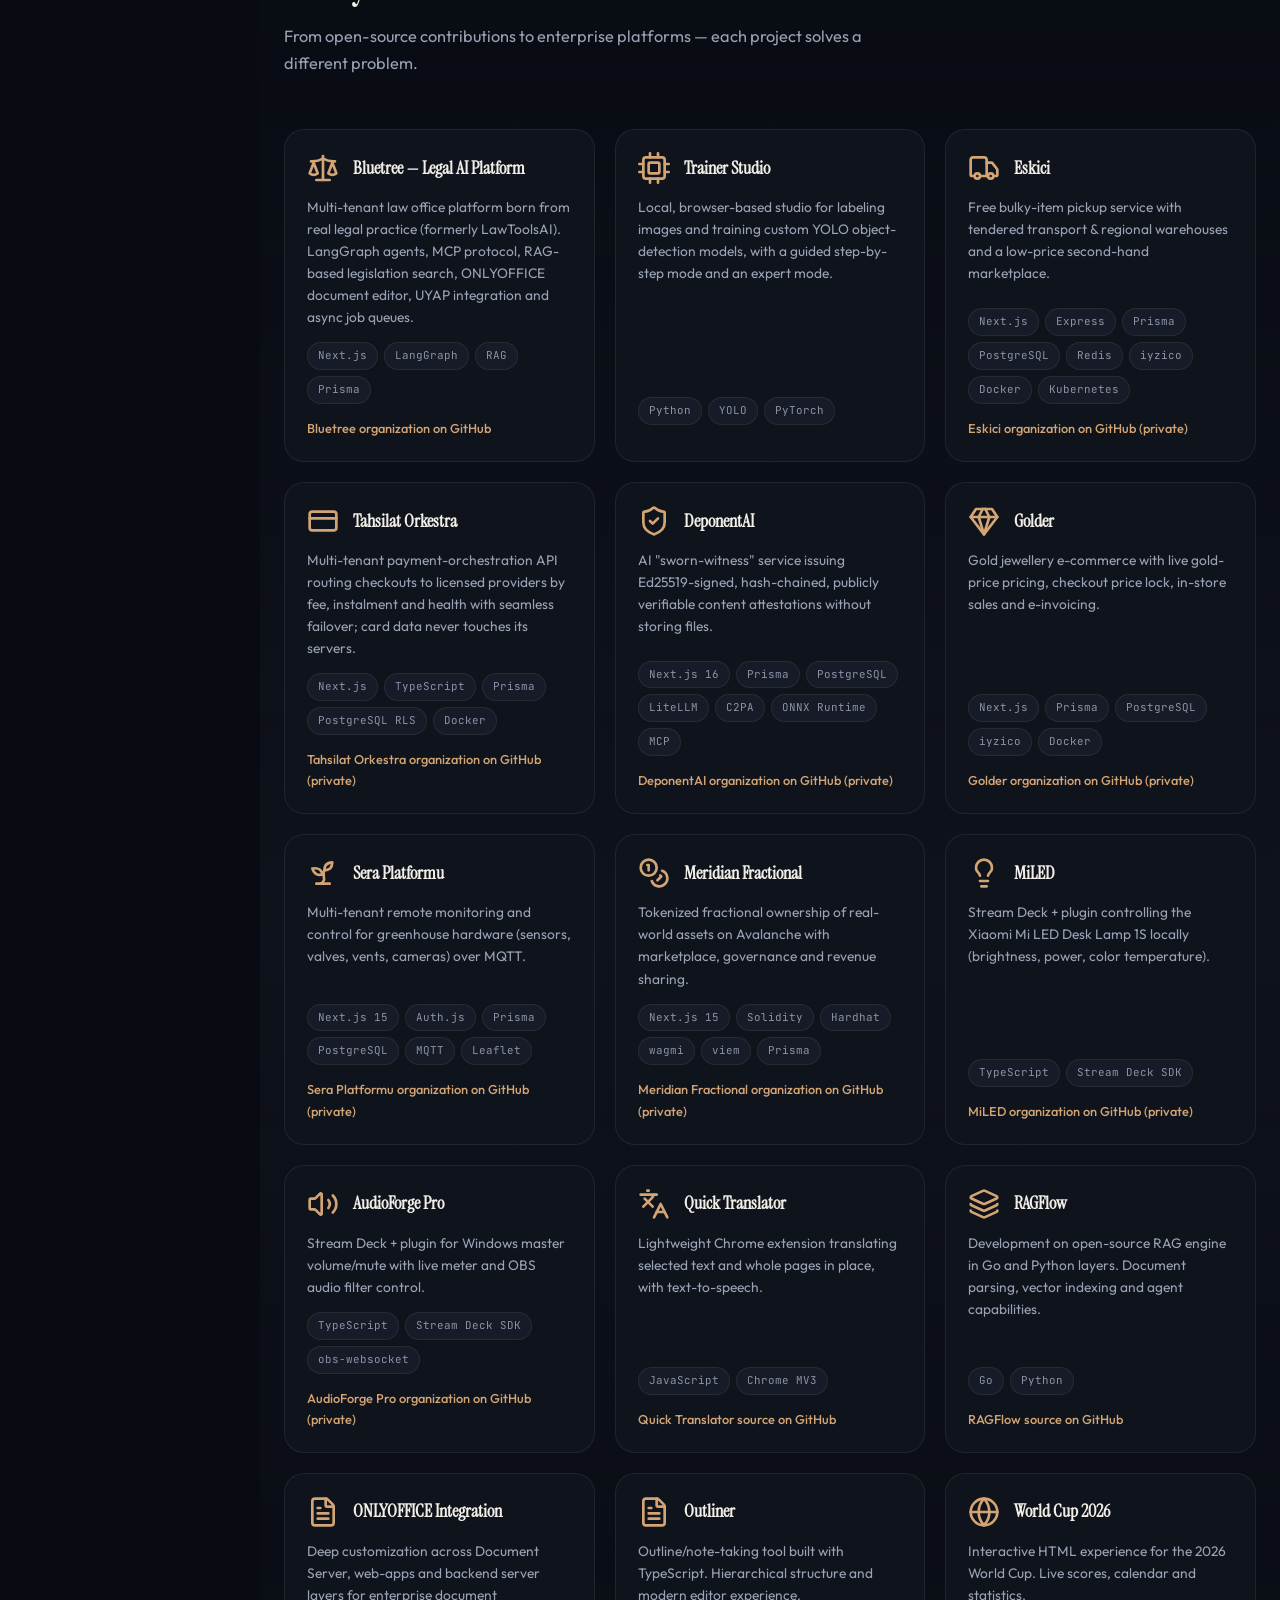
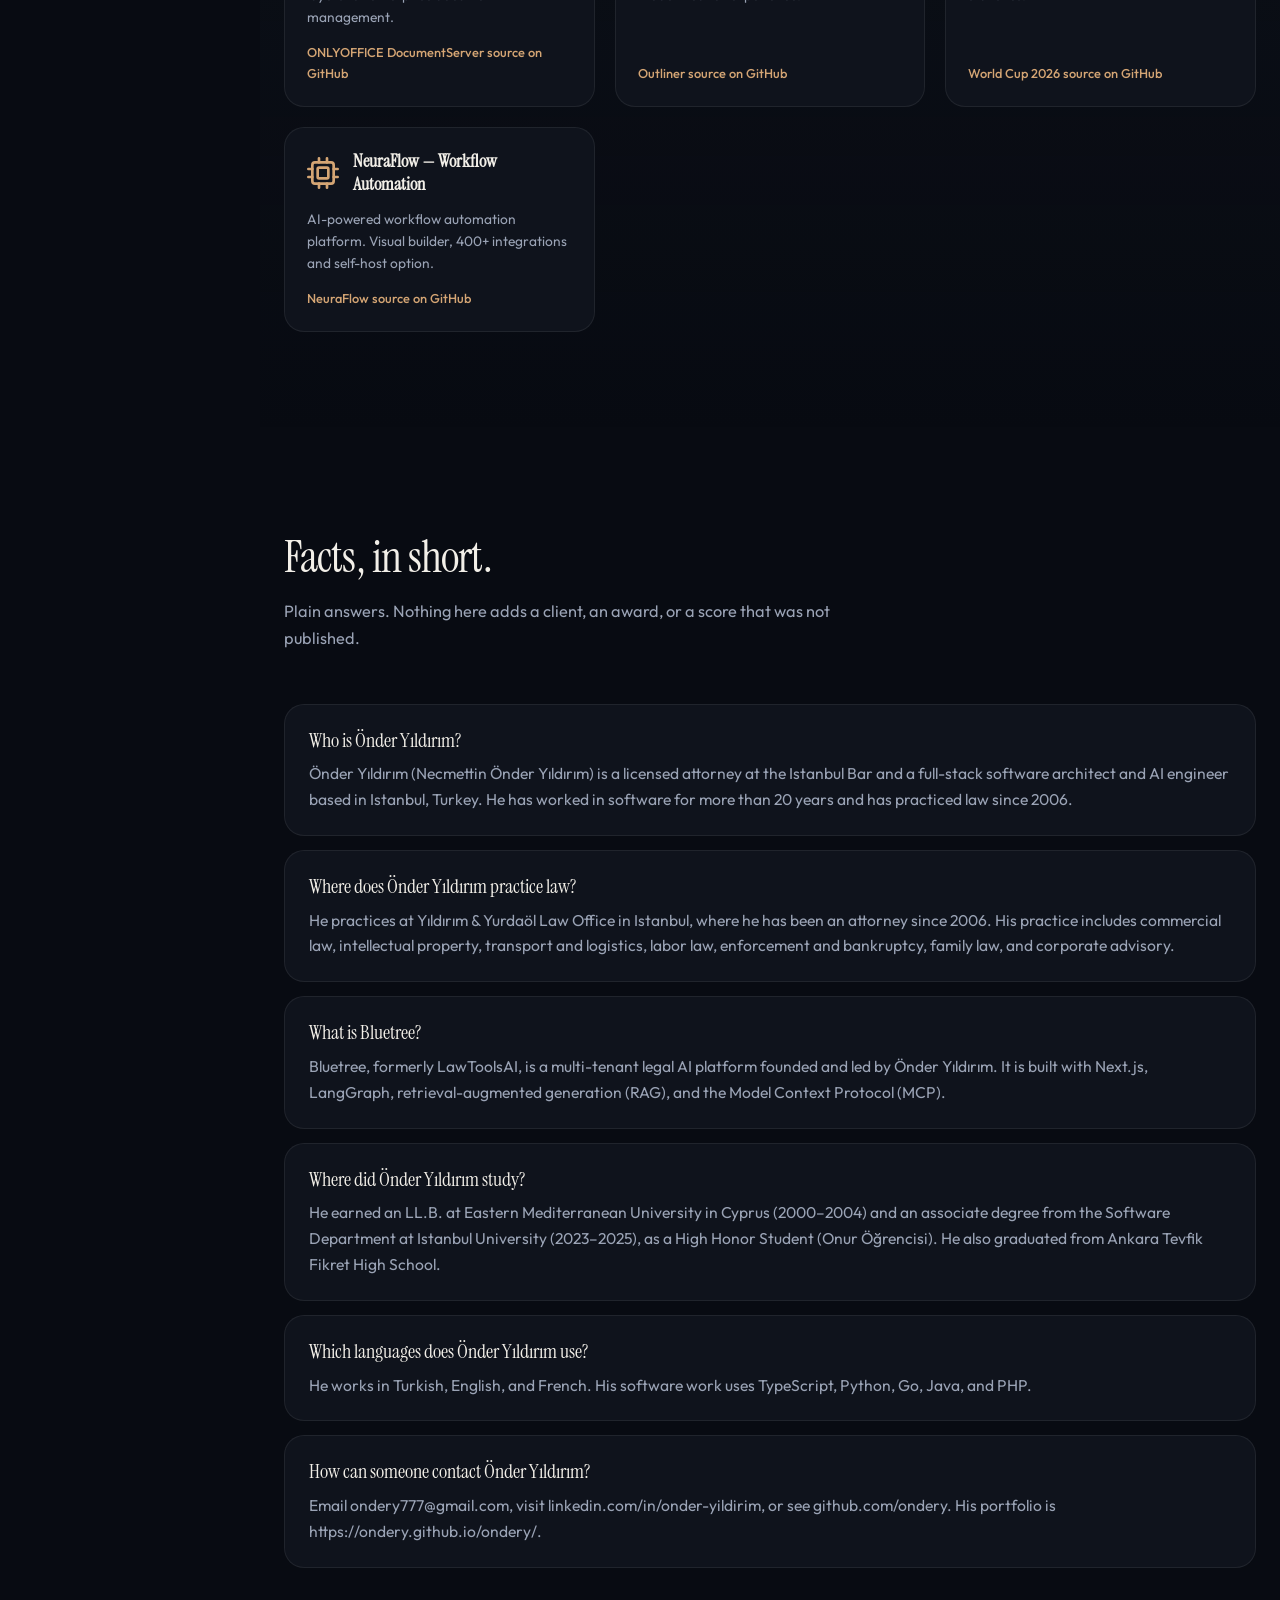
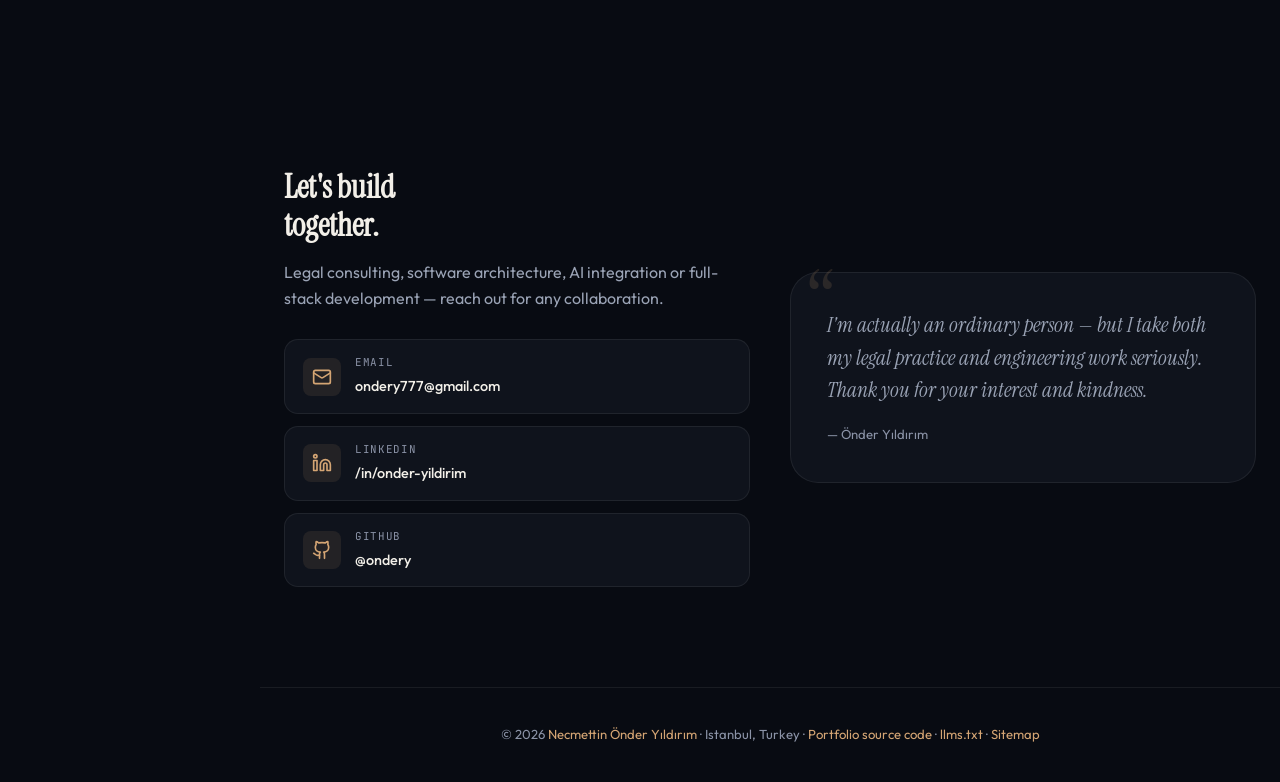
==== commit 35d29a73: "Update Trainer Studio description" ====
--- a/index.html
+++ b/index.html
@@ -216,7 +216,7 @@
     {
       "@type": "SoftwareApplication",
       "name": "Trainer Studio",
-      "description": "YOLO training studio",
+      "description": "Local, browser-based studio for labeling images and training custom YOLO object-detection models, with a guided step-by-step mode and an expert mode.",
       "applicationCategory": "DeveloperApplication"
     },
     {
@@ -246,7 +246,7 @@
           "@type": "ListItem",
           "position": 2,
           "name": "Trainer Studio",
-          "description": "YOLO training studio"
+          "description": "Local, browser-based studio for labeling images and training custom YOLO object-detection models, with a guided step-by-step mode and an expert mode."
         }
       ]
     },
@@ -695,7 +695,8 @@
                 <span class="project-icon" aria-hidden="true"><svg class="icon"><use href="#i-cpu"/></svg></span>
                 <h3 data-i18n="projects.trainerTitle">Trainer Studio</h3>
               </div>
-              <p data-i18n="projects.trainerDesc">YOLO training studio</p>
+              <p data-i18n="projects.trainerDesc">Local, browser-based studio for labeling images and training custom YOLO object-detection models, with a guided step-by-step mode and an expert mode.</p>
+              <div class="project-tech"><span class="tag">Python</span><span class="tag">YOLO</span><span class="tag">PyTorch</span></div>
             </div>
           </article>
           <article class="project-card reveal">
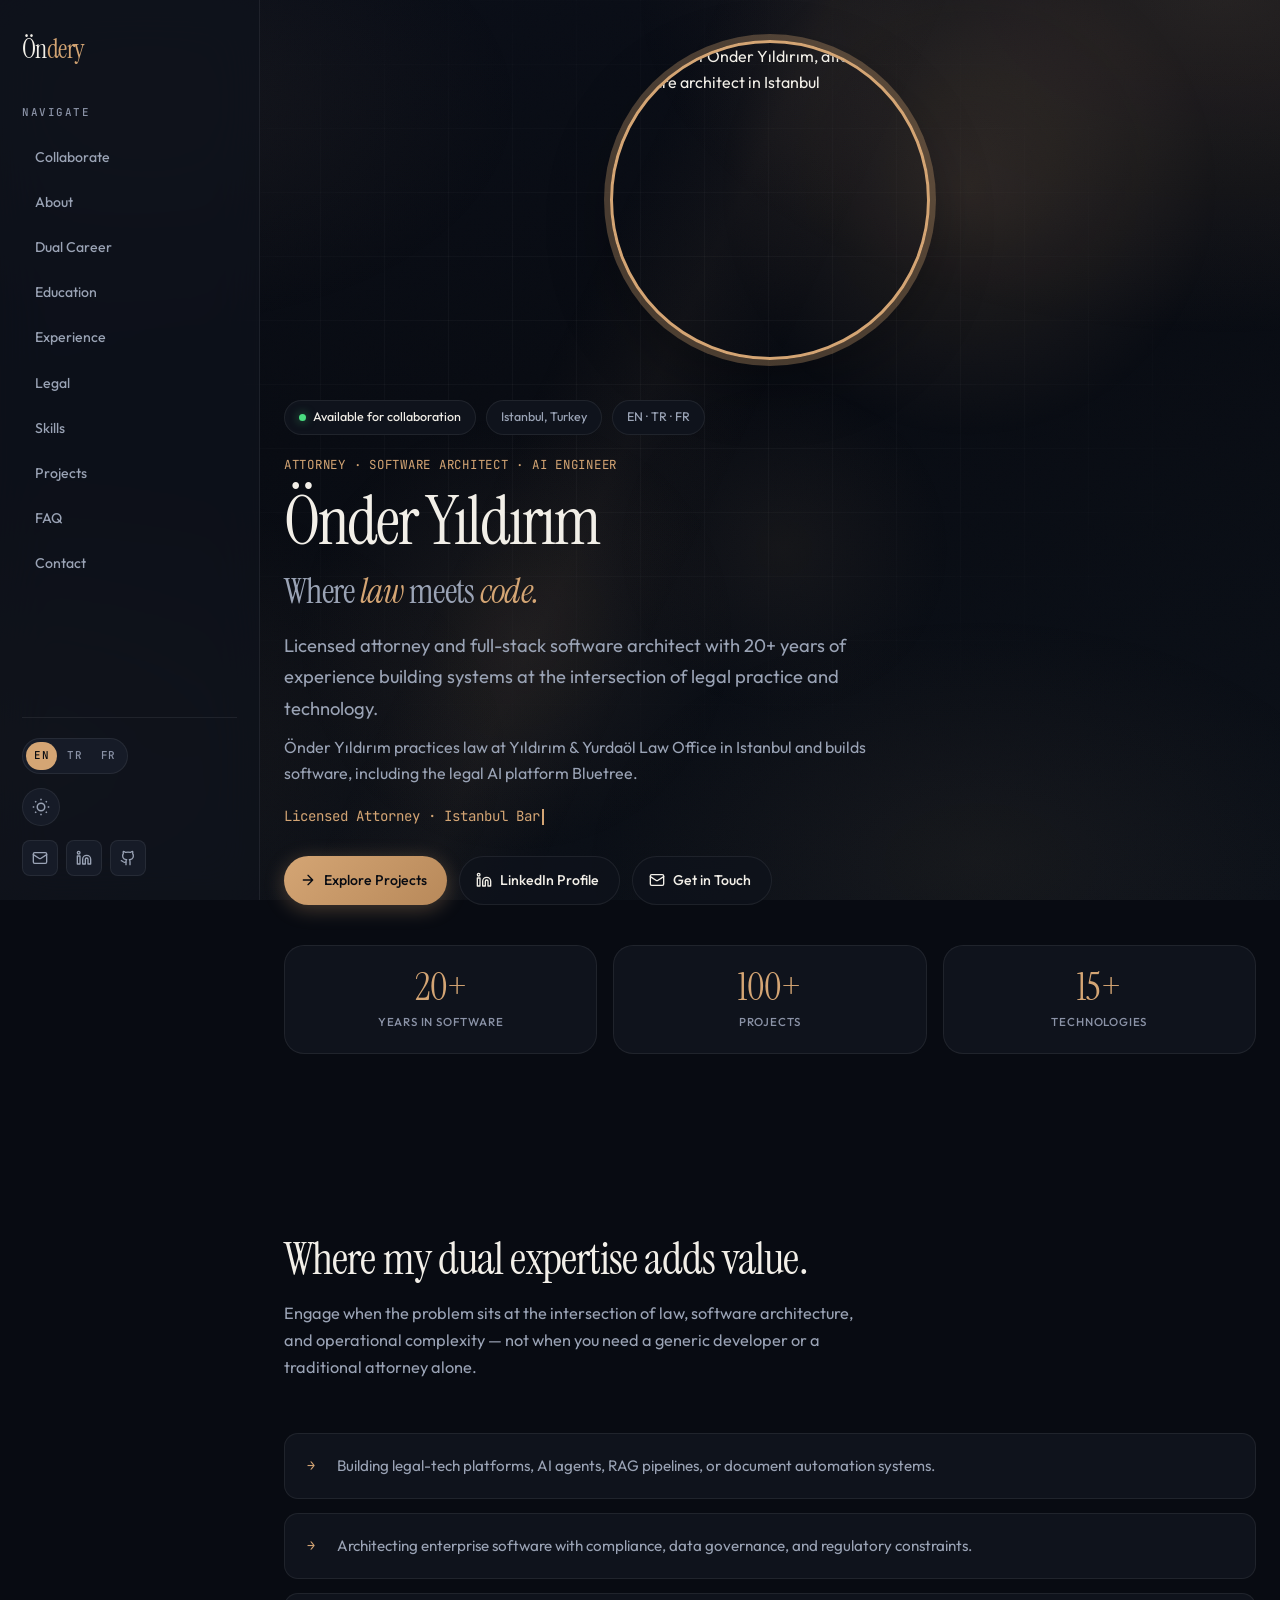
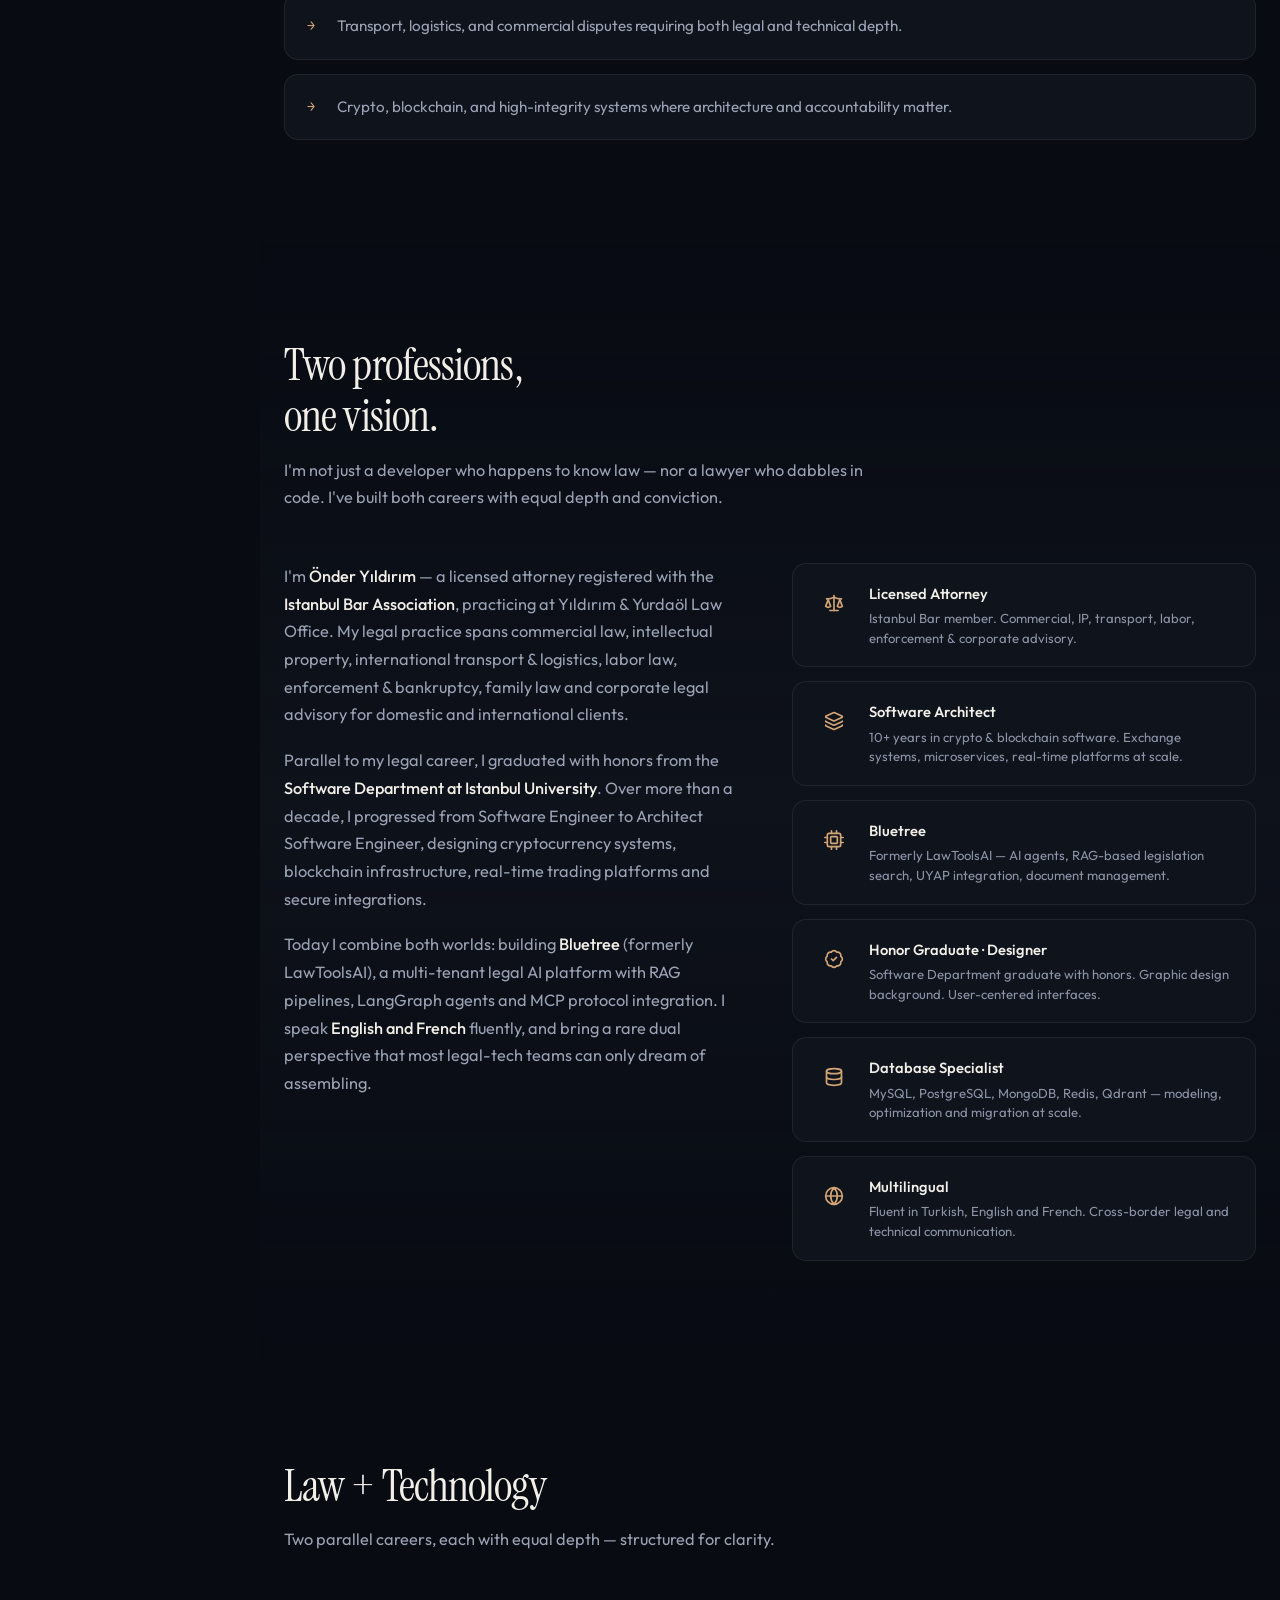
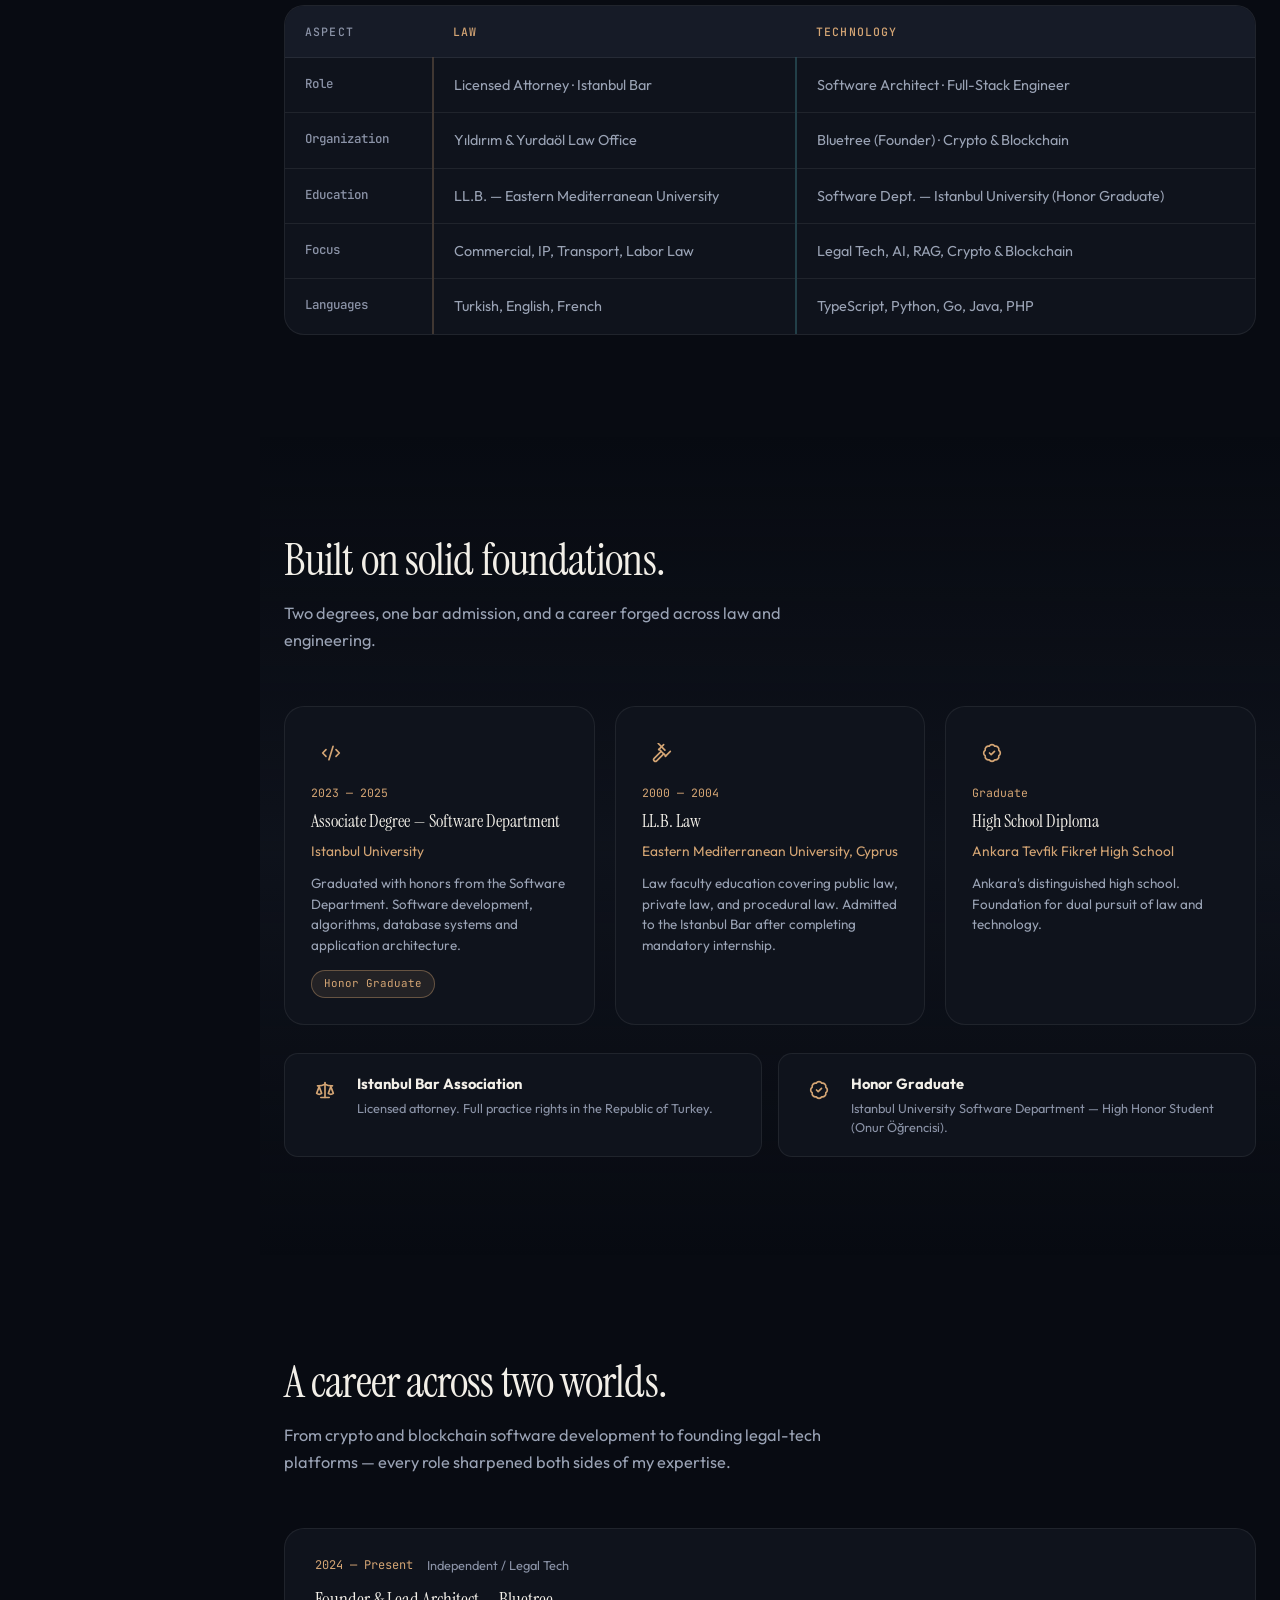
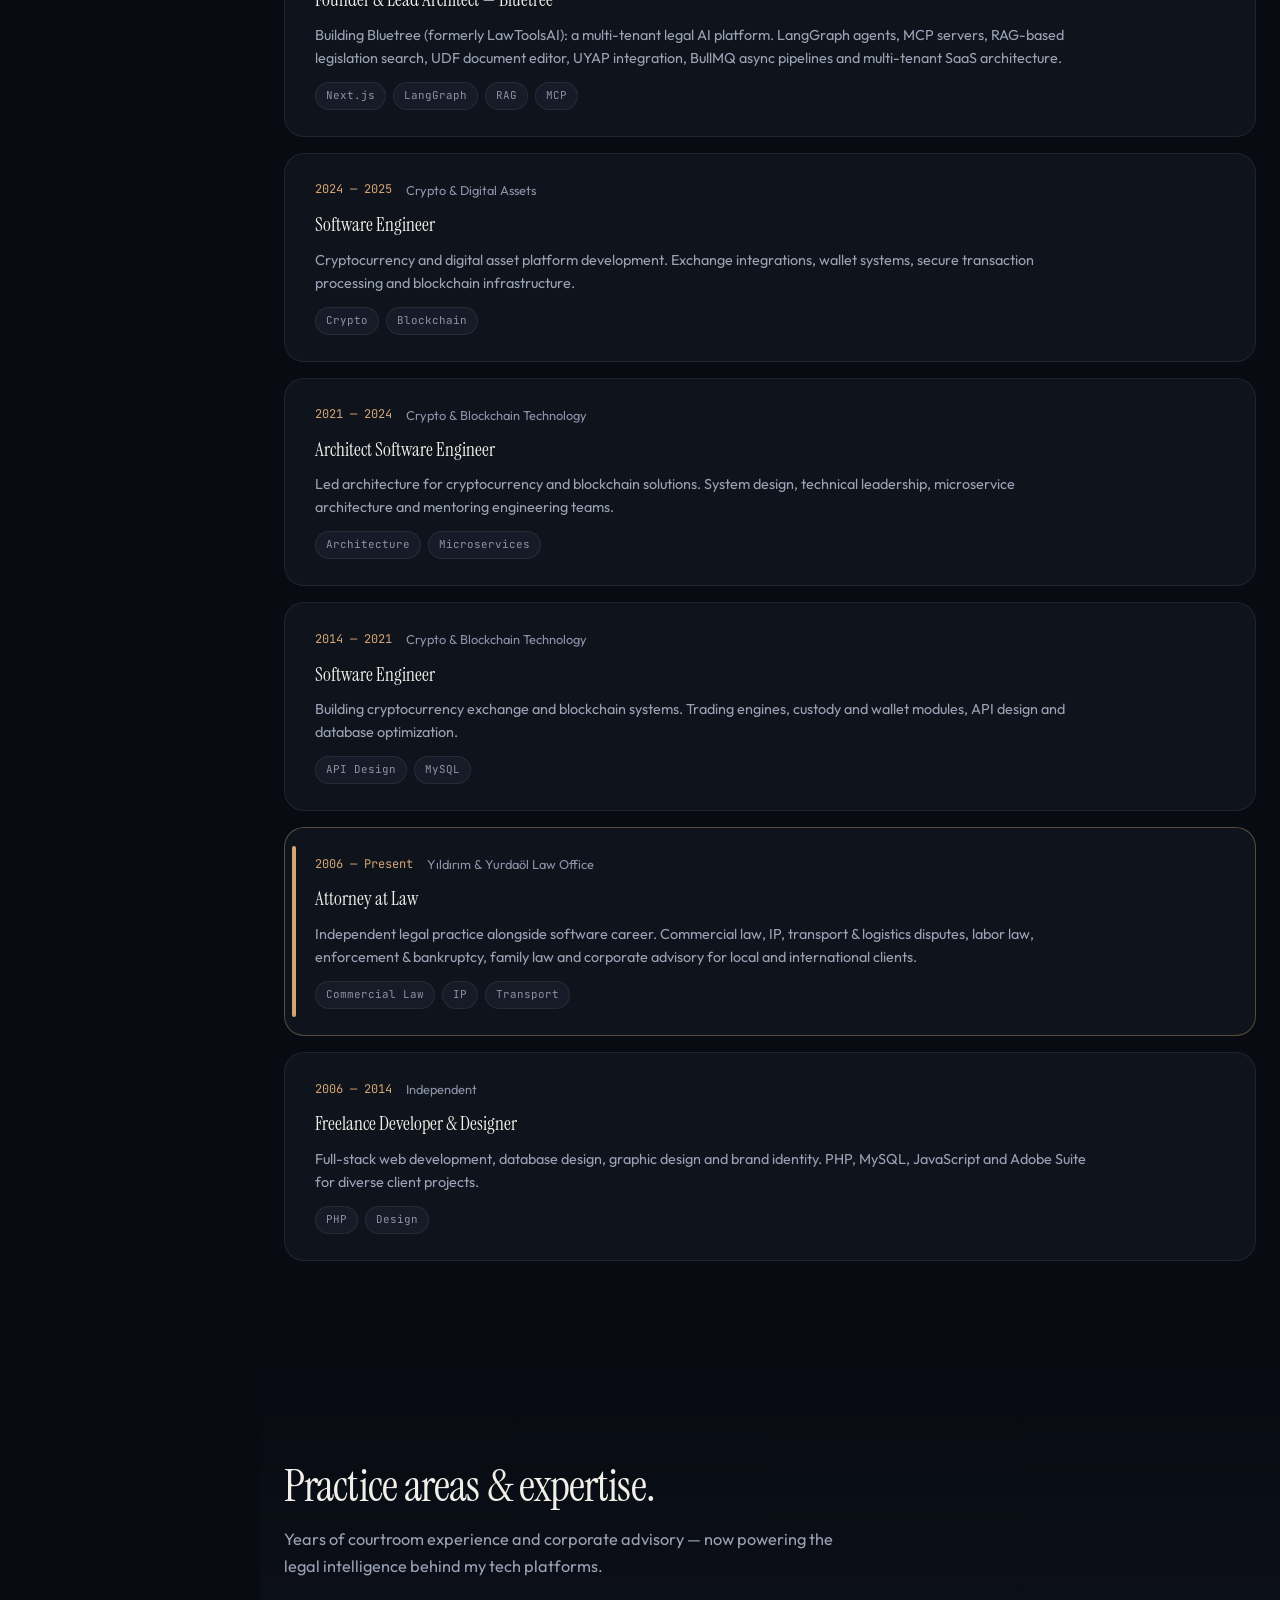
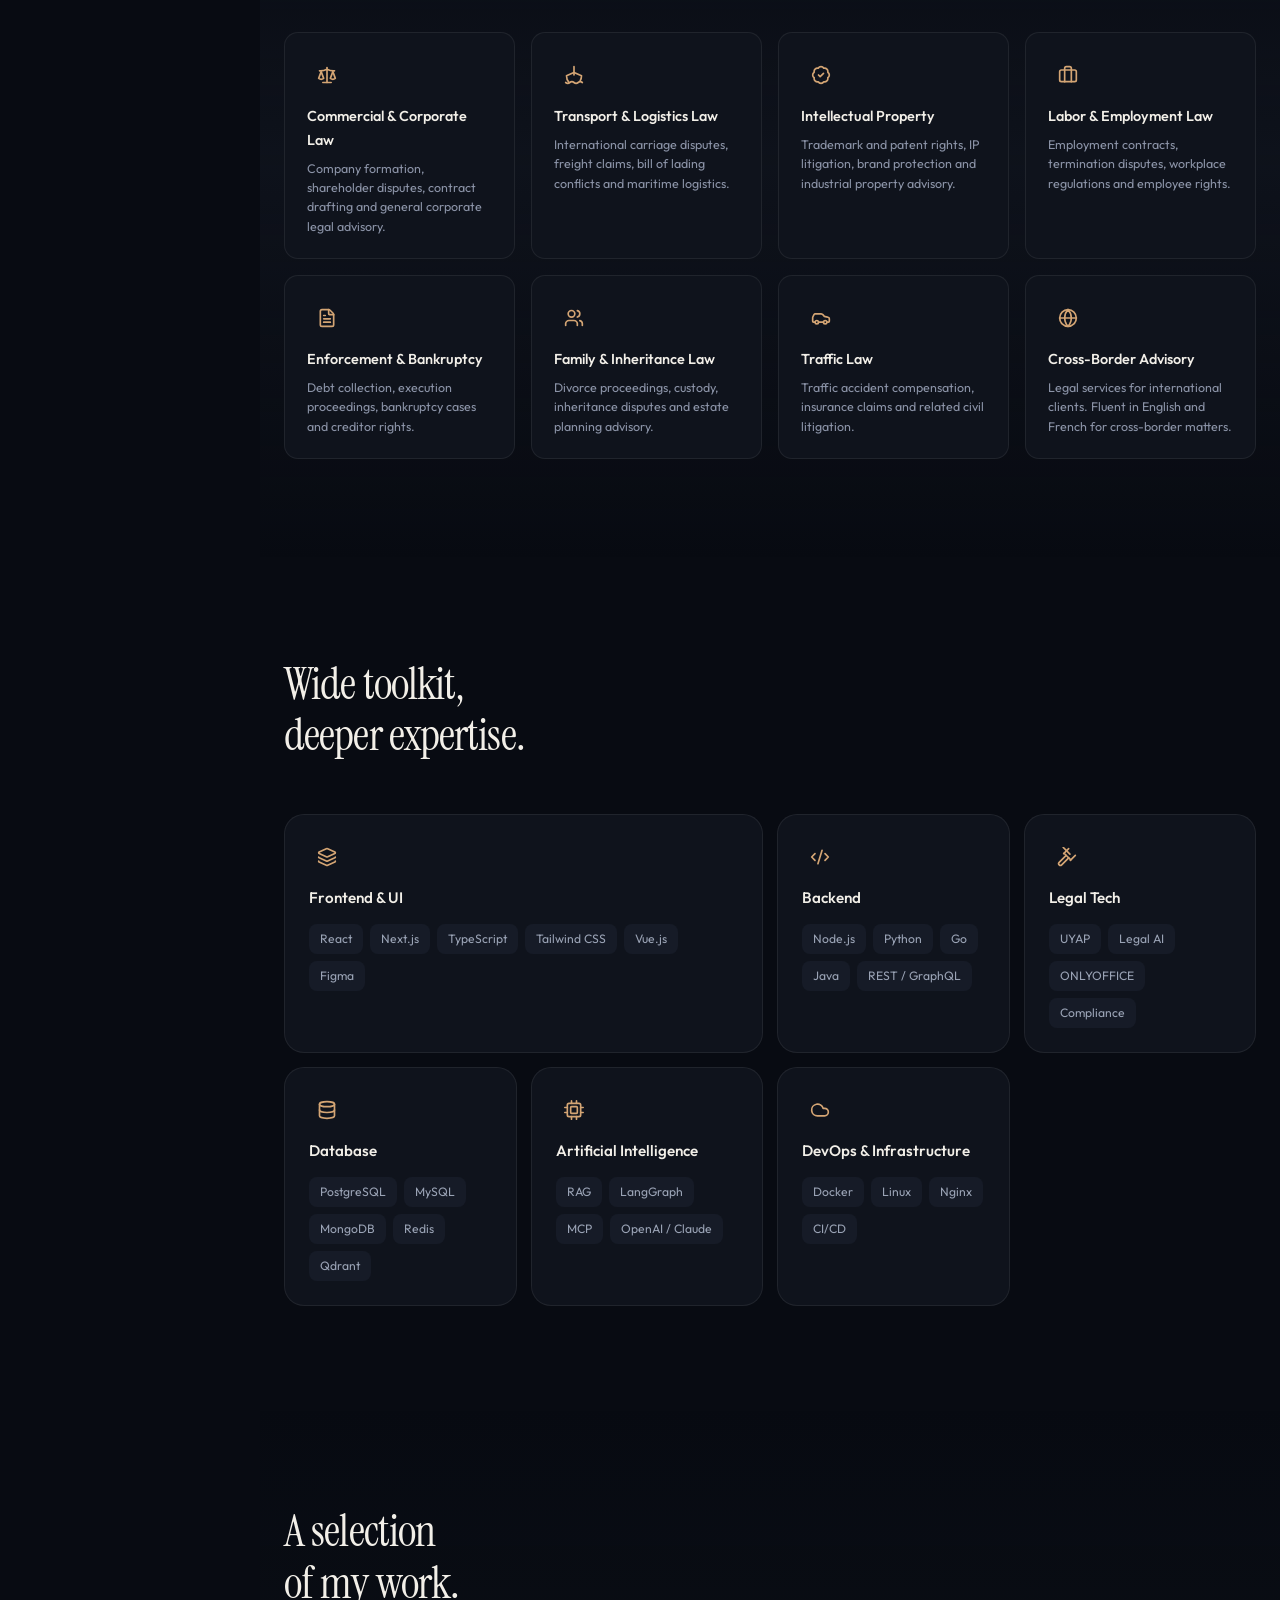
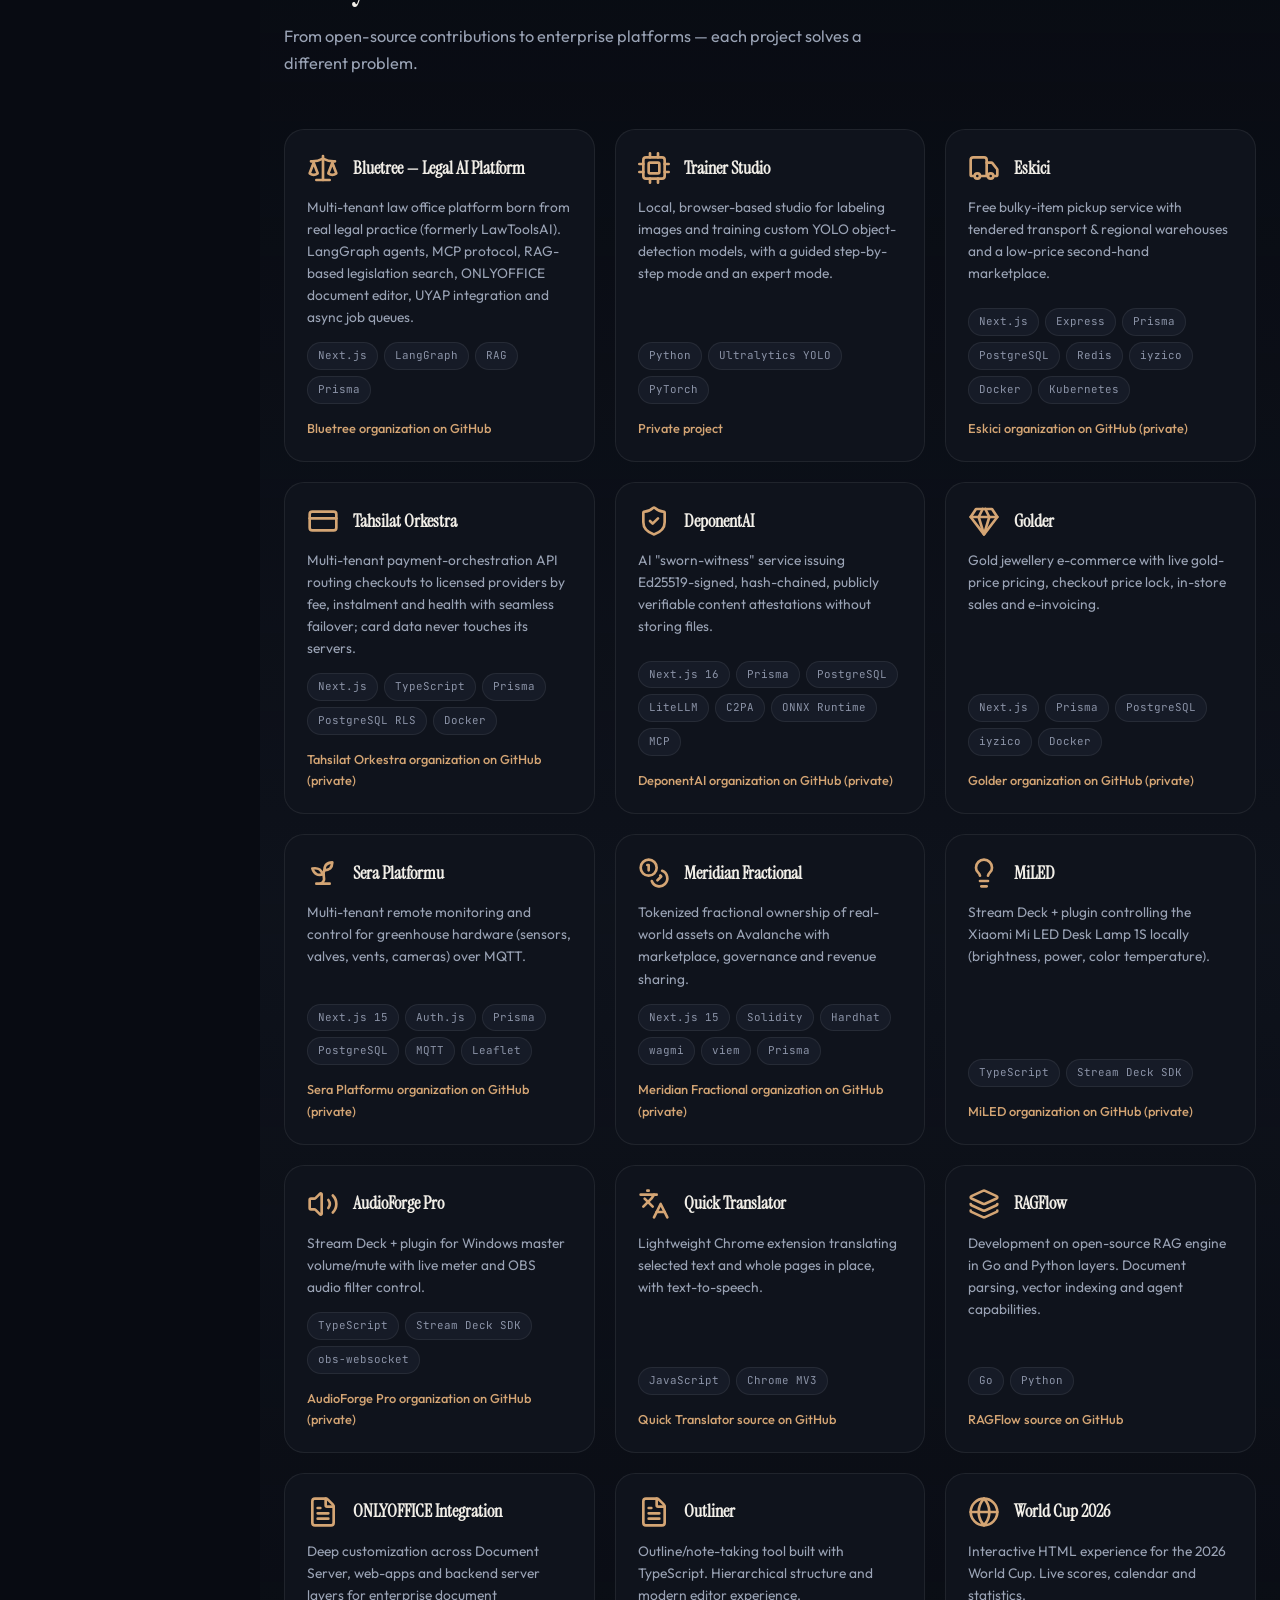
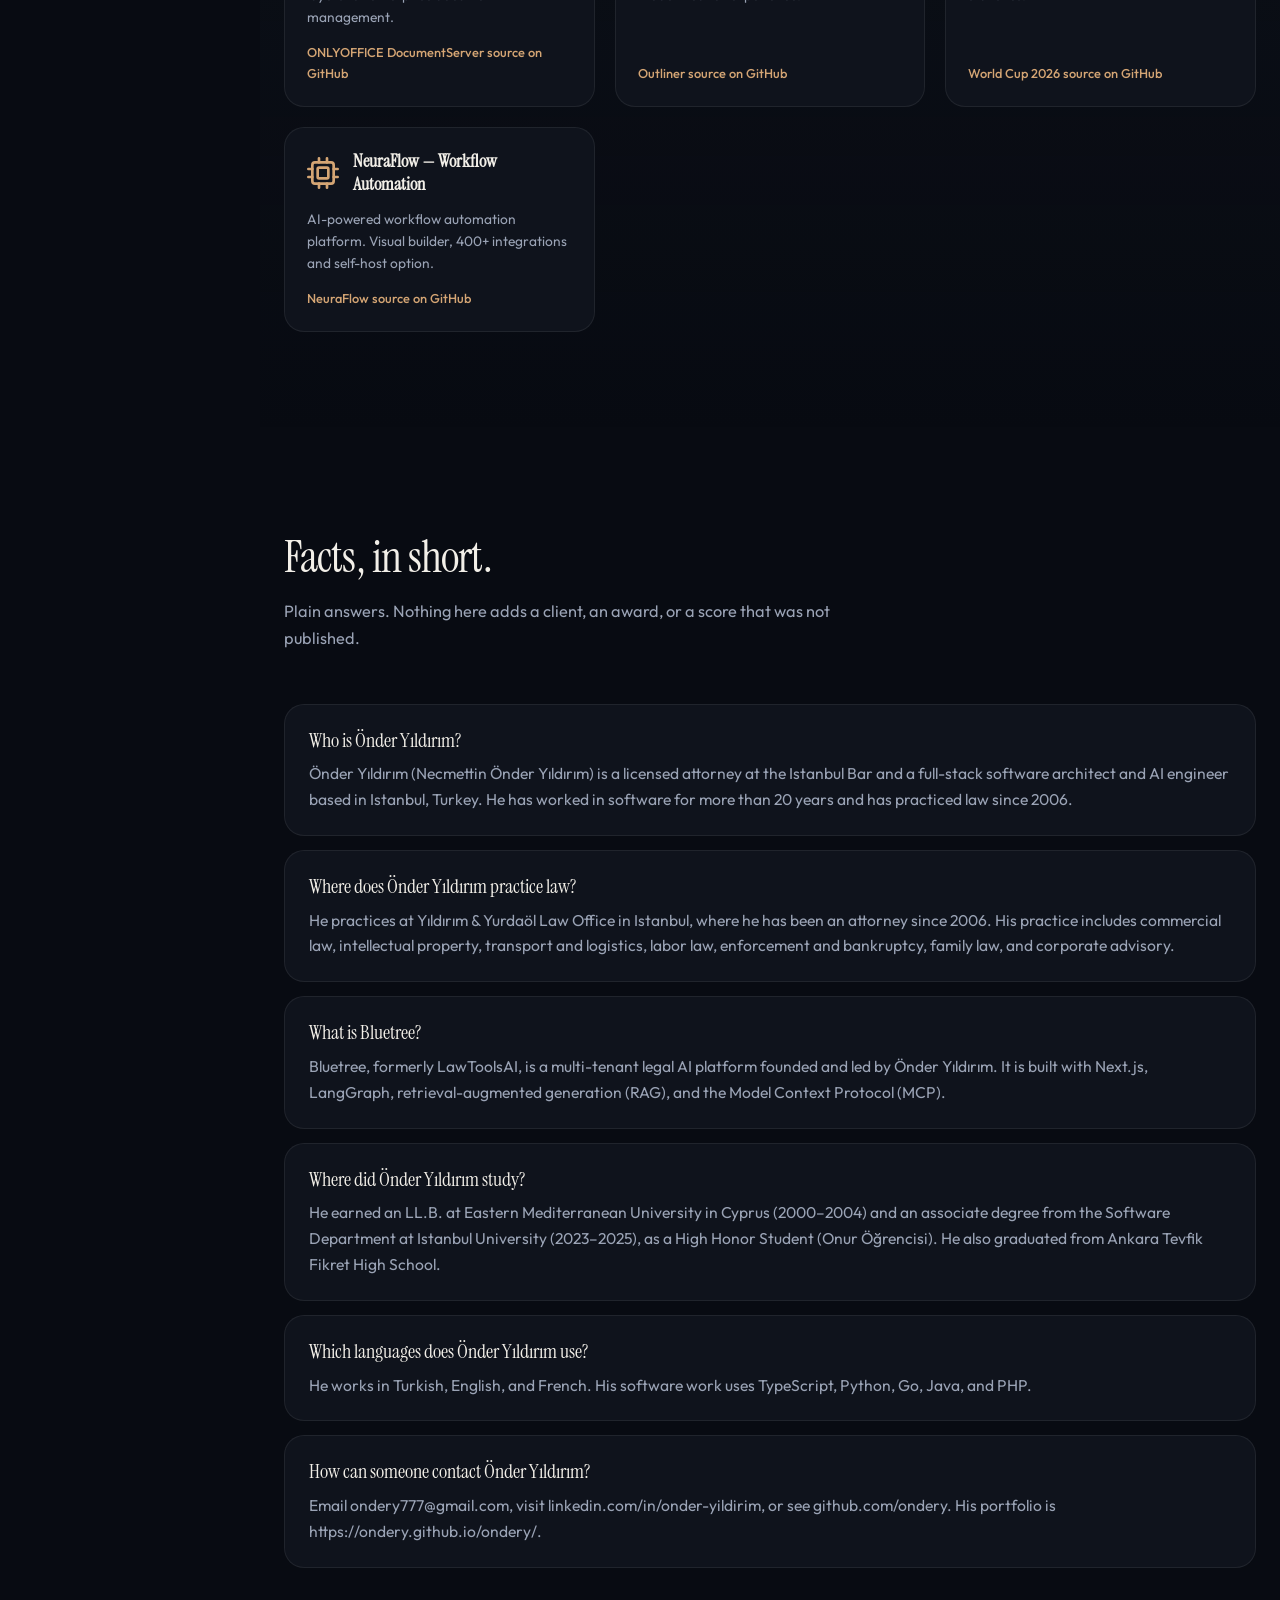
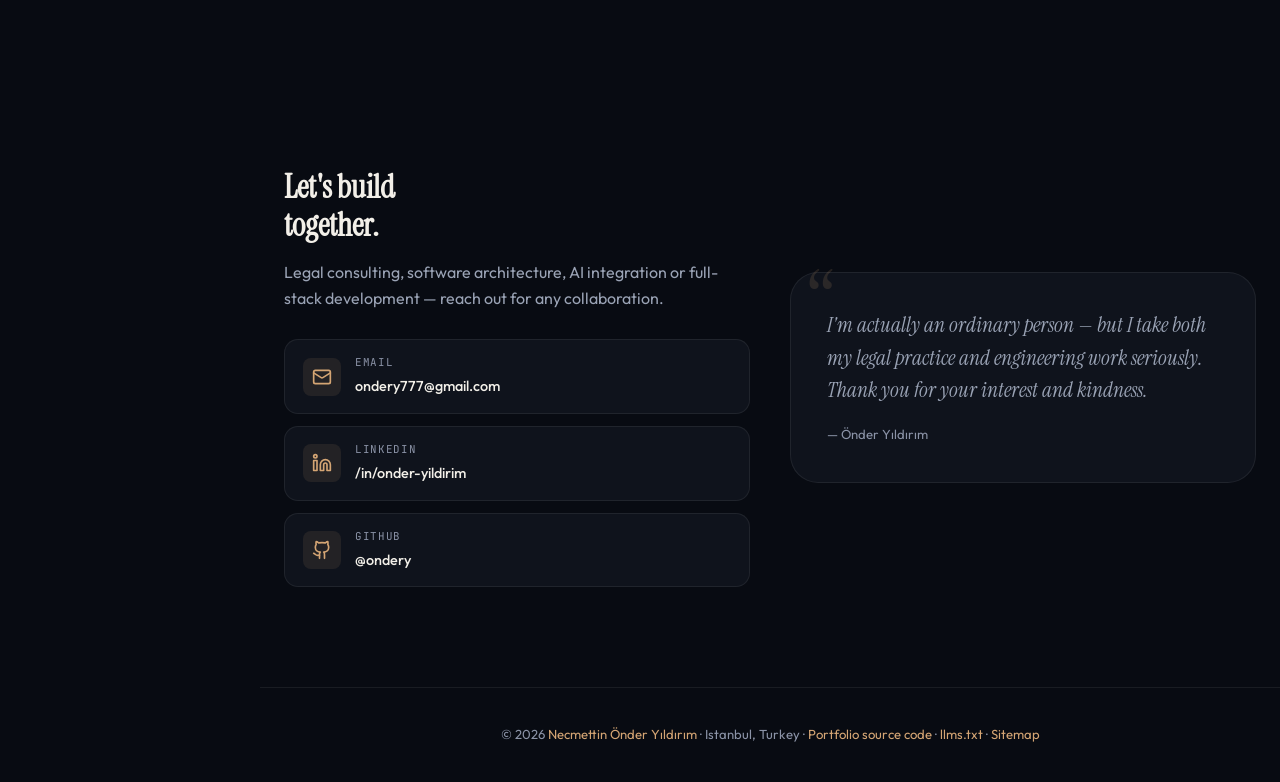
==== commit 86af5a39: "Match Trainer Studio card to other projects" ====
--- a/index.html
+++ b/index.html
@@ -696,7 +696,8 @@
                 <h3 data-i18n="projects.trainerTitle">Trainer Studio</h3>
               </div>
               <p data-i18n="projects.trainerDesc">Local, browser-based studio for labeling images and training custom YOLO object-detection models, with a guided step-by-step mode and an expert mode.</p>
-              <div class="project-tech"><span class="tag">Python</span><span class="tag">YOLO</span><span class="tag">PyTorch</span></div>
+              <div class="project-tech"><span class="tag">Python</span><span class="tag">Ultralytics YOLO</span><span class="tag">PyTorch</span></div>
+              <span class="project-link" data-i18n="projects.trainerNote">Private project</span>
             </div>
           </article>
           <article class="project-card reveal">
@@ -926,7 +927,7 @@
 
   <script src="js/translations.js?v=5"></script>
   <script src="js/translations-fr.js?v=5"></script>
-  <script src="js/translations-extra.js?v=5"></script>
+  <script src="js/translations-extra.js?v=6"></script>
   <script src="js/theme.js?v=5"></script>
   <script src="js/i18n.js?v=5"></script>
   <script src="js/main.js?v=5"></script>
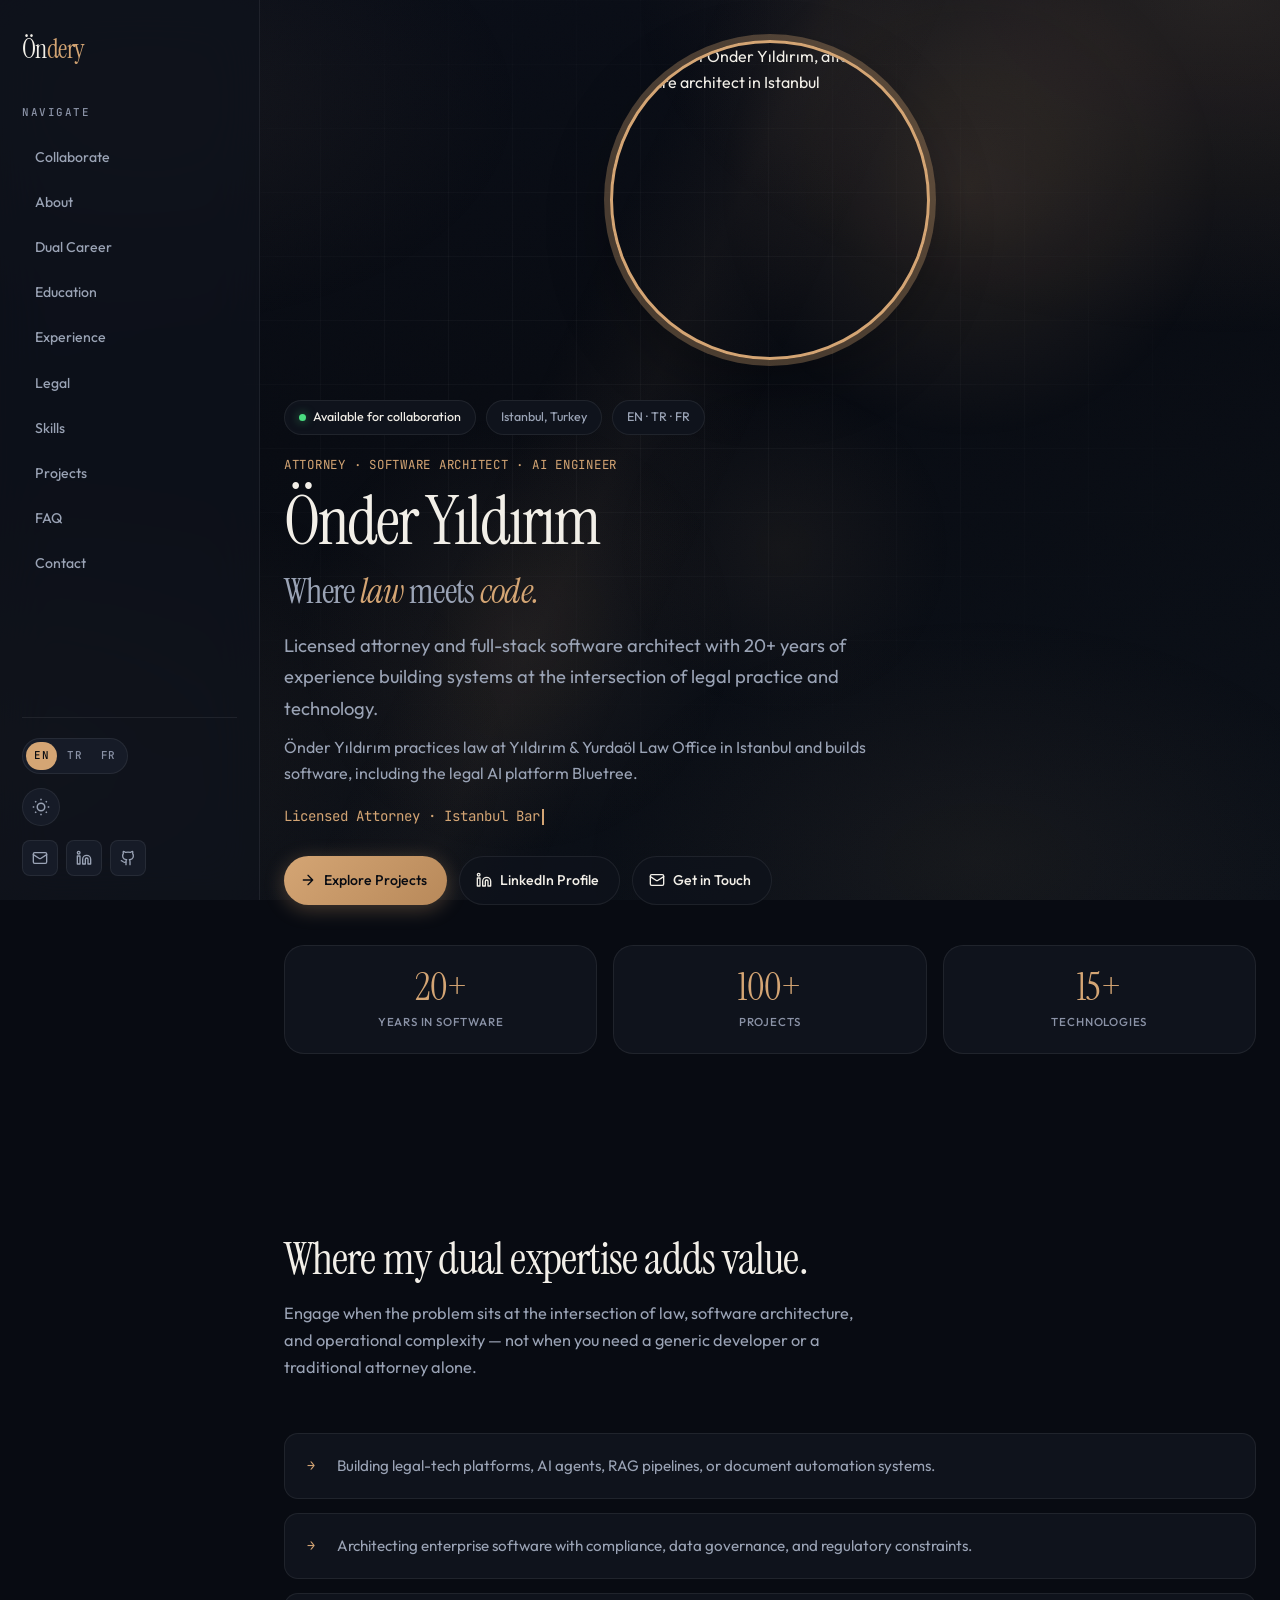
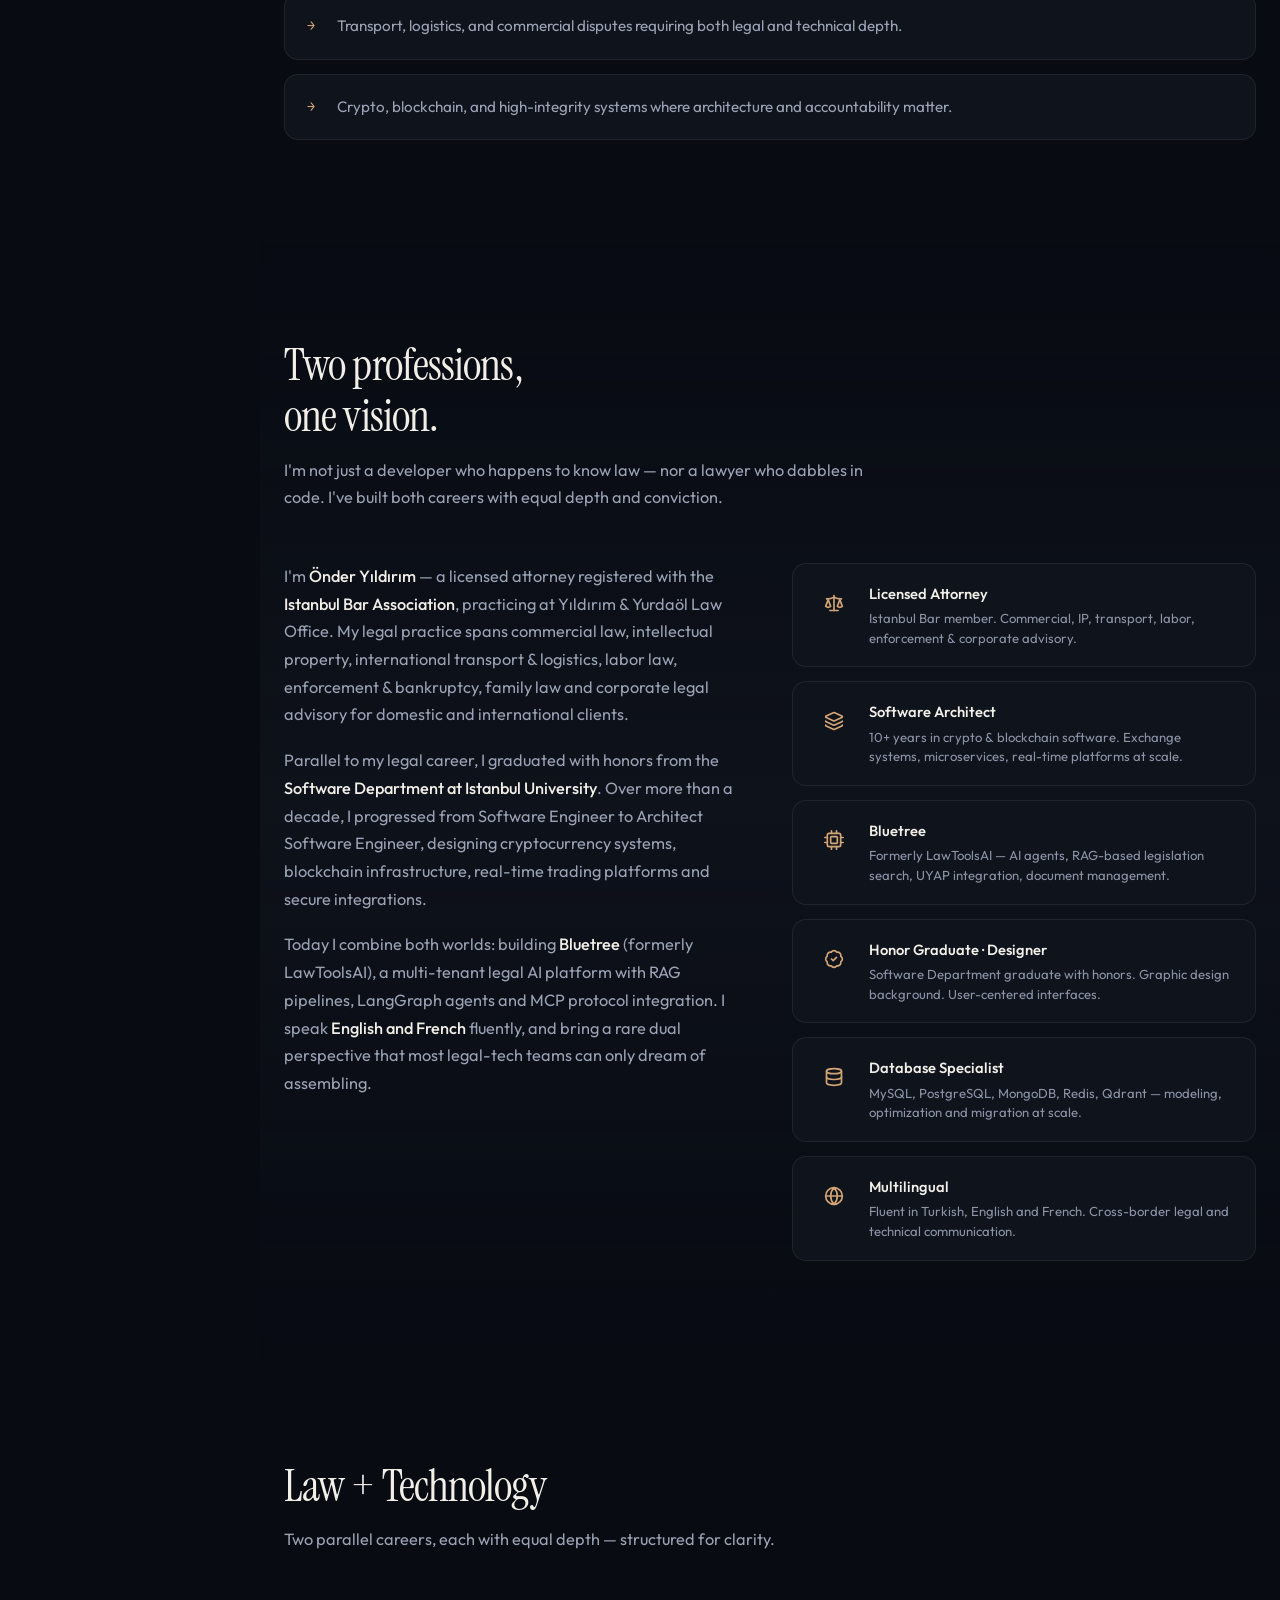
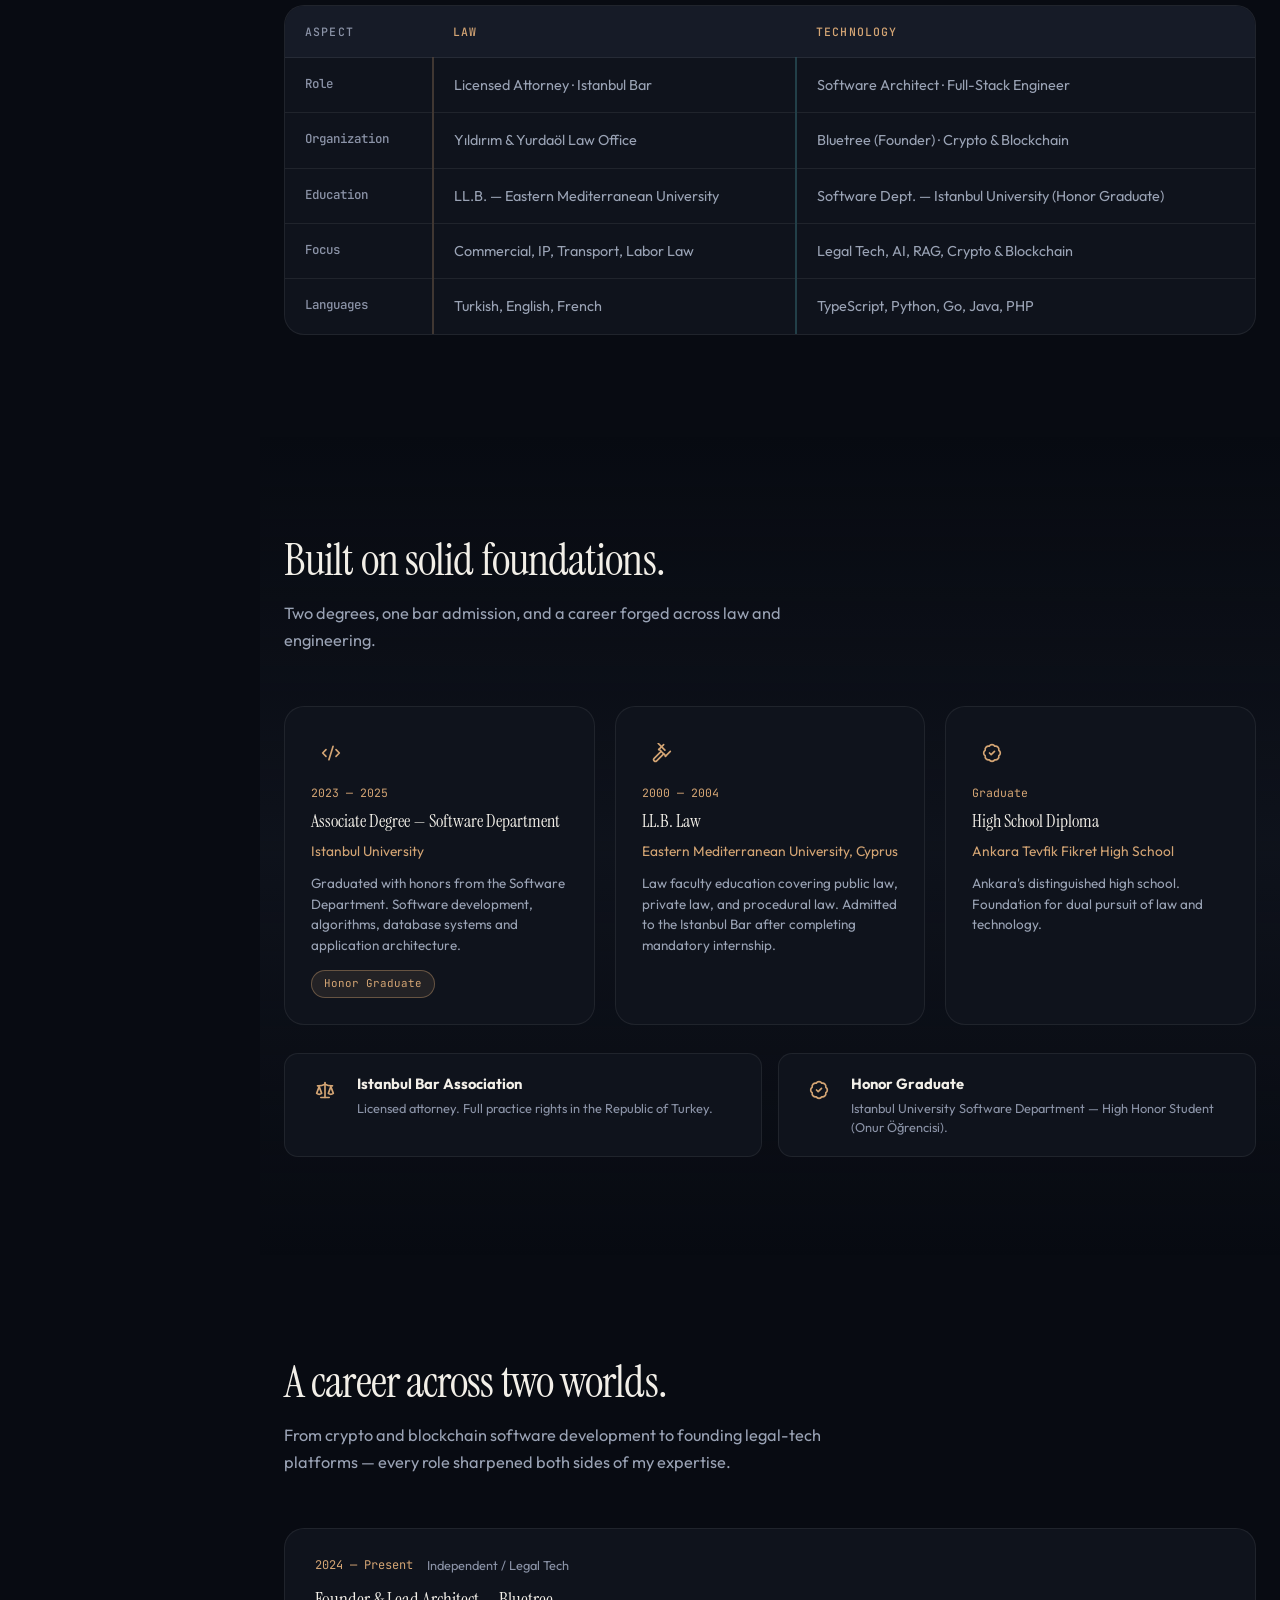
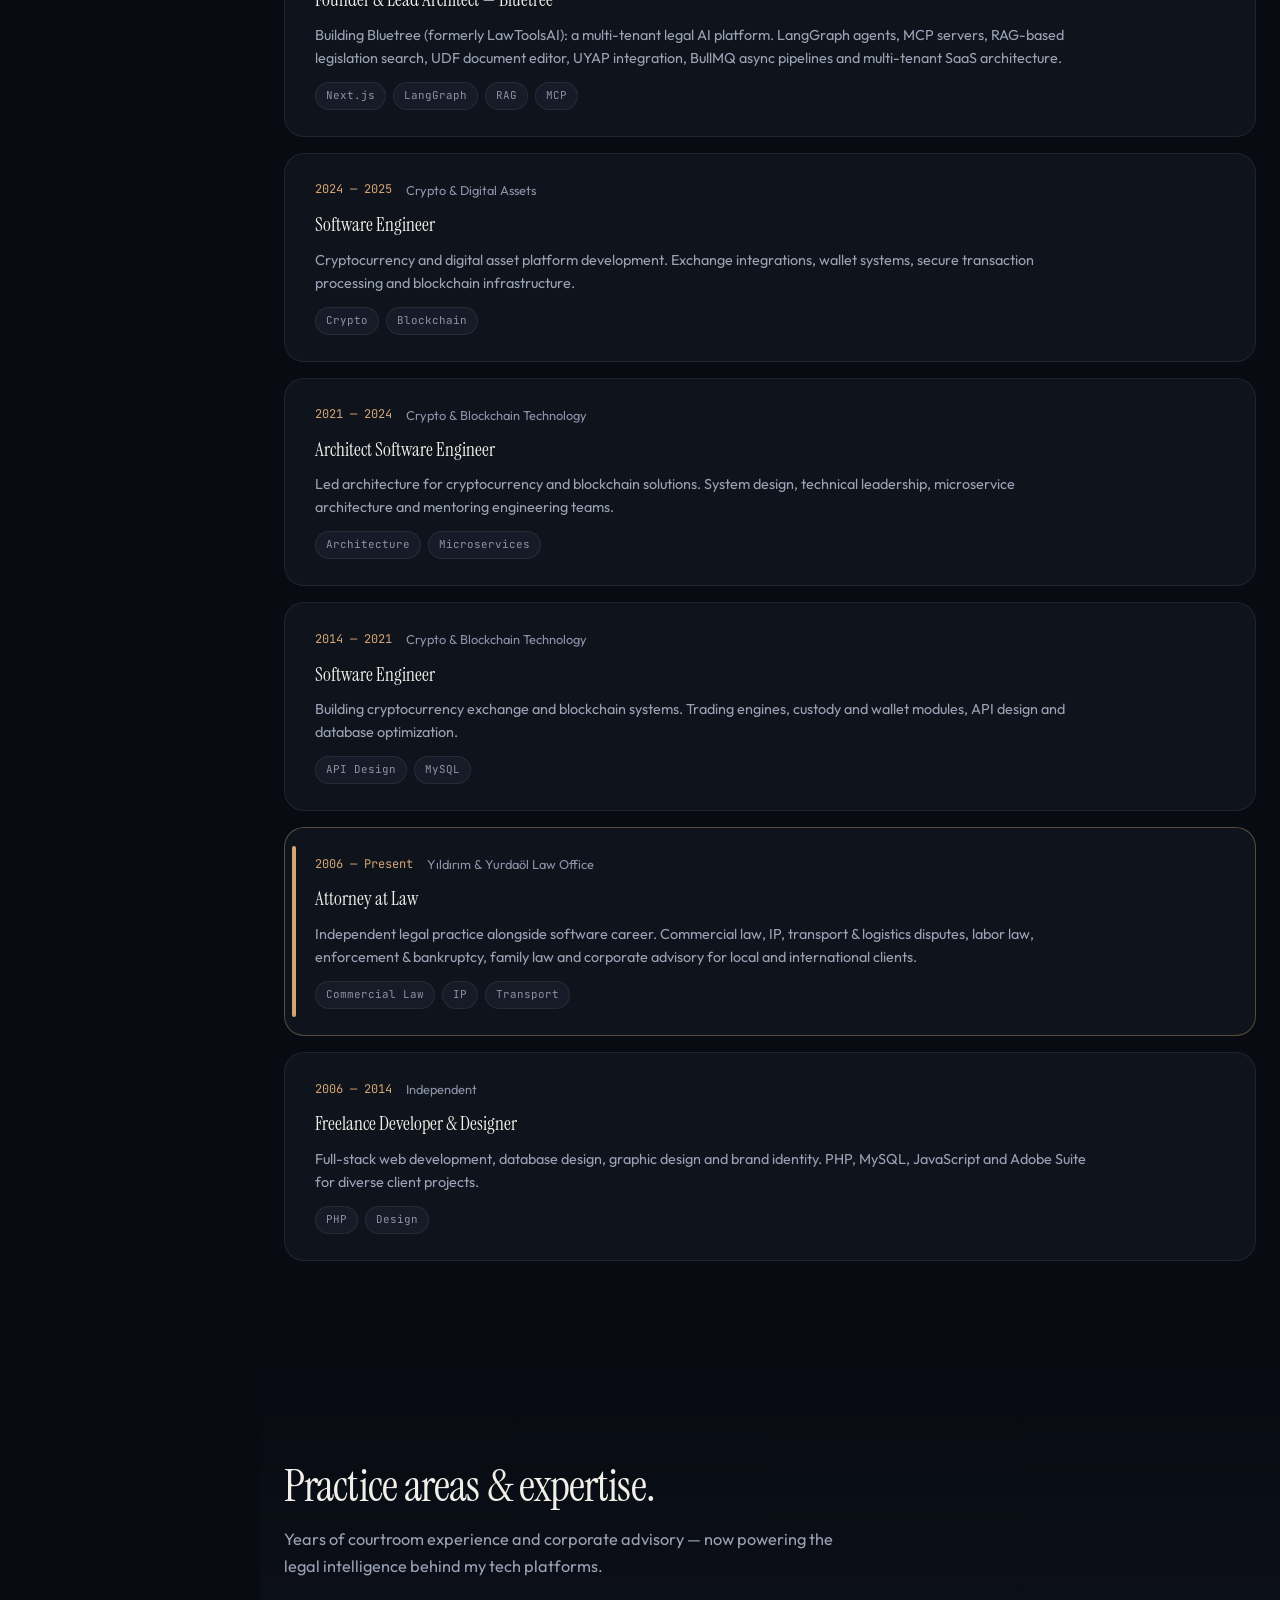
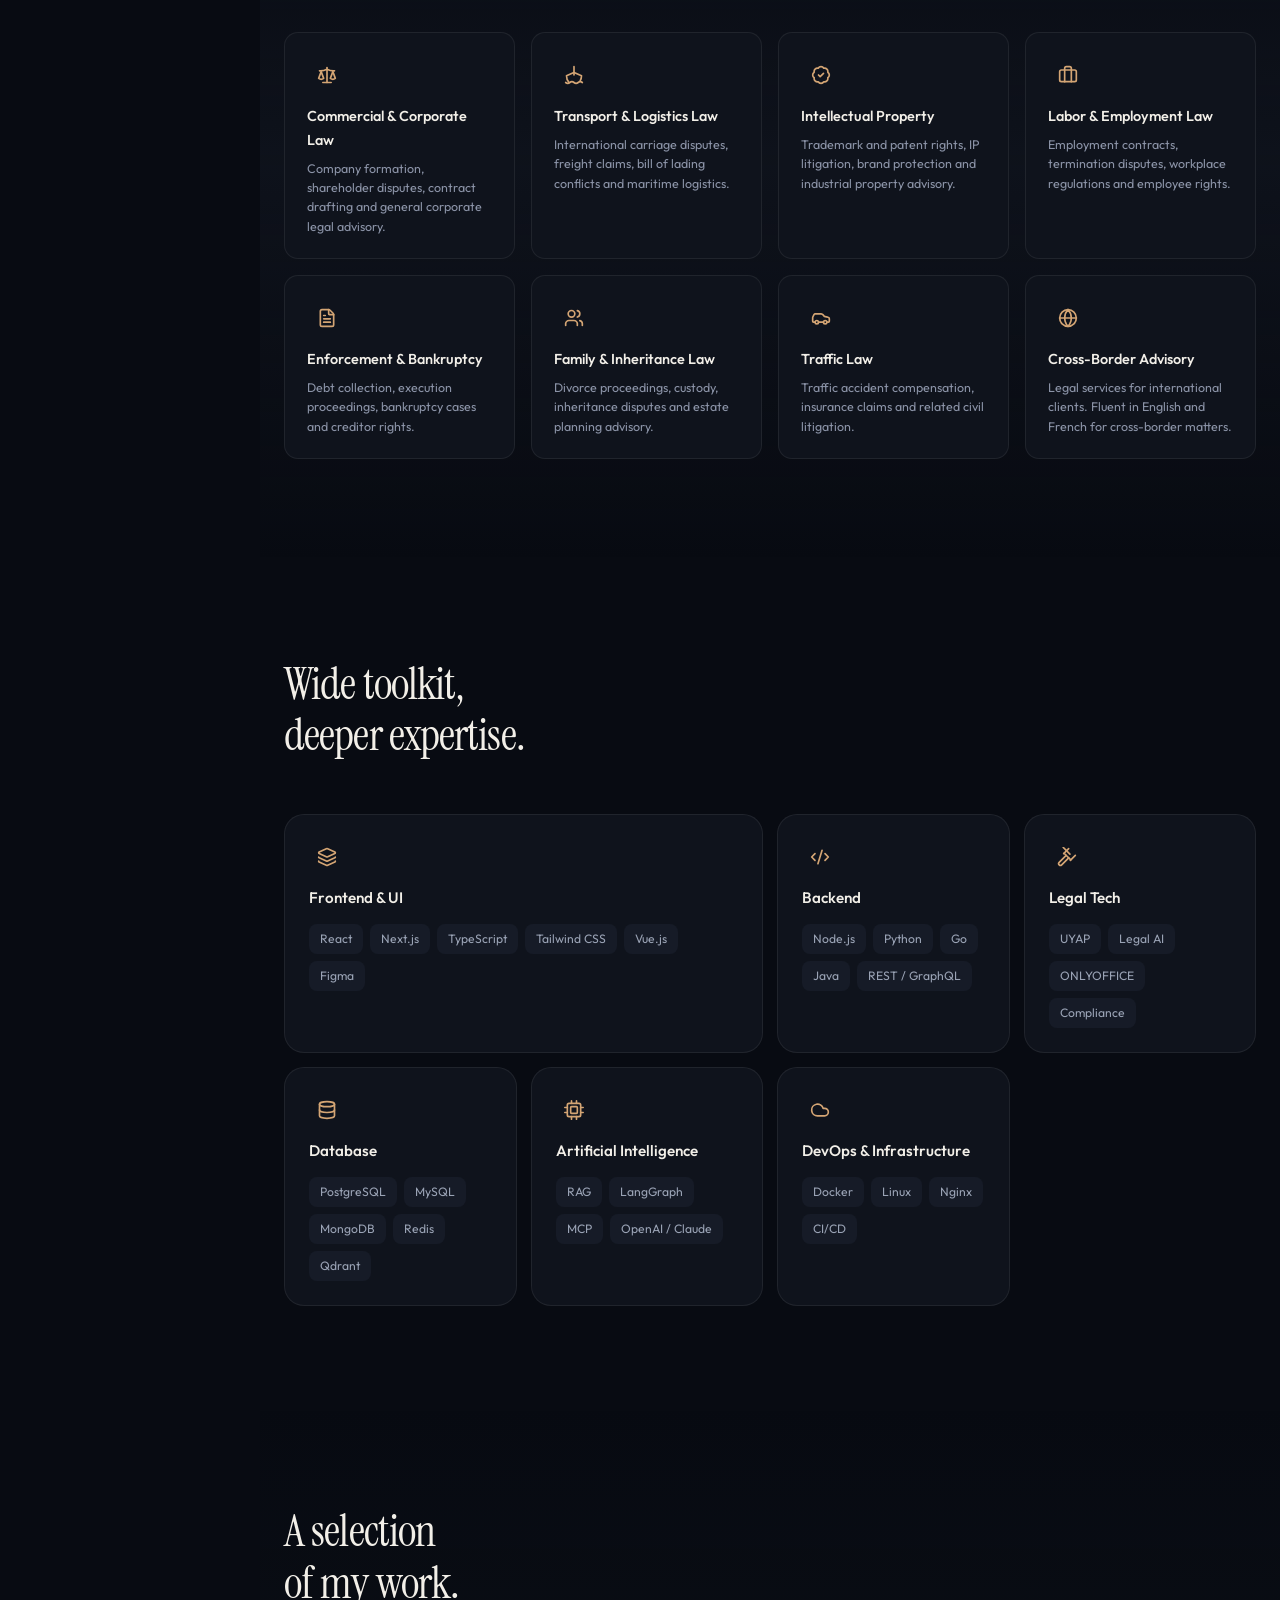
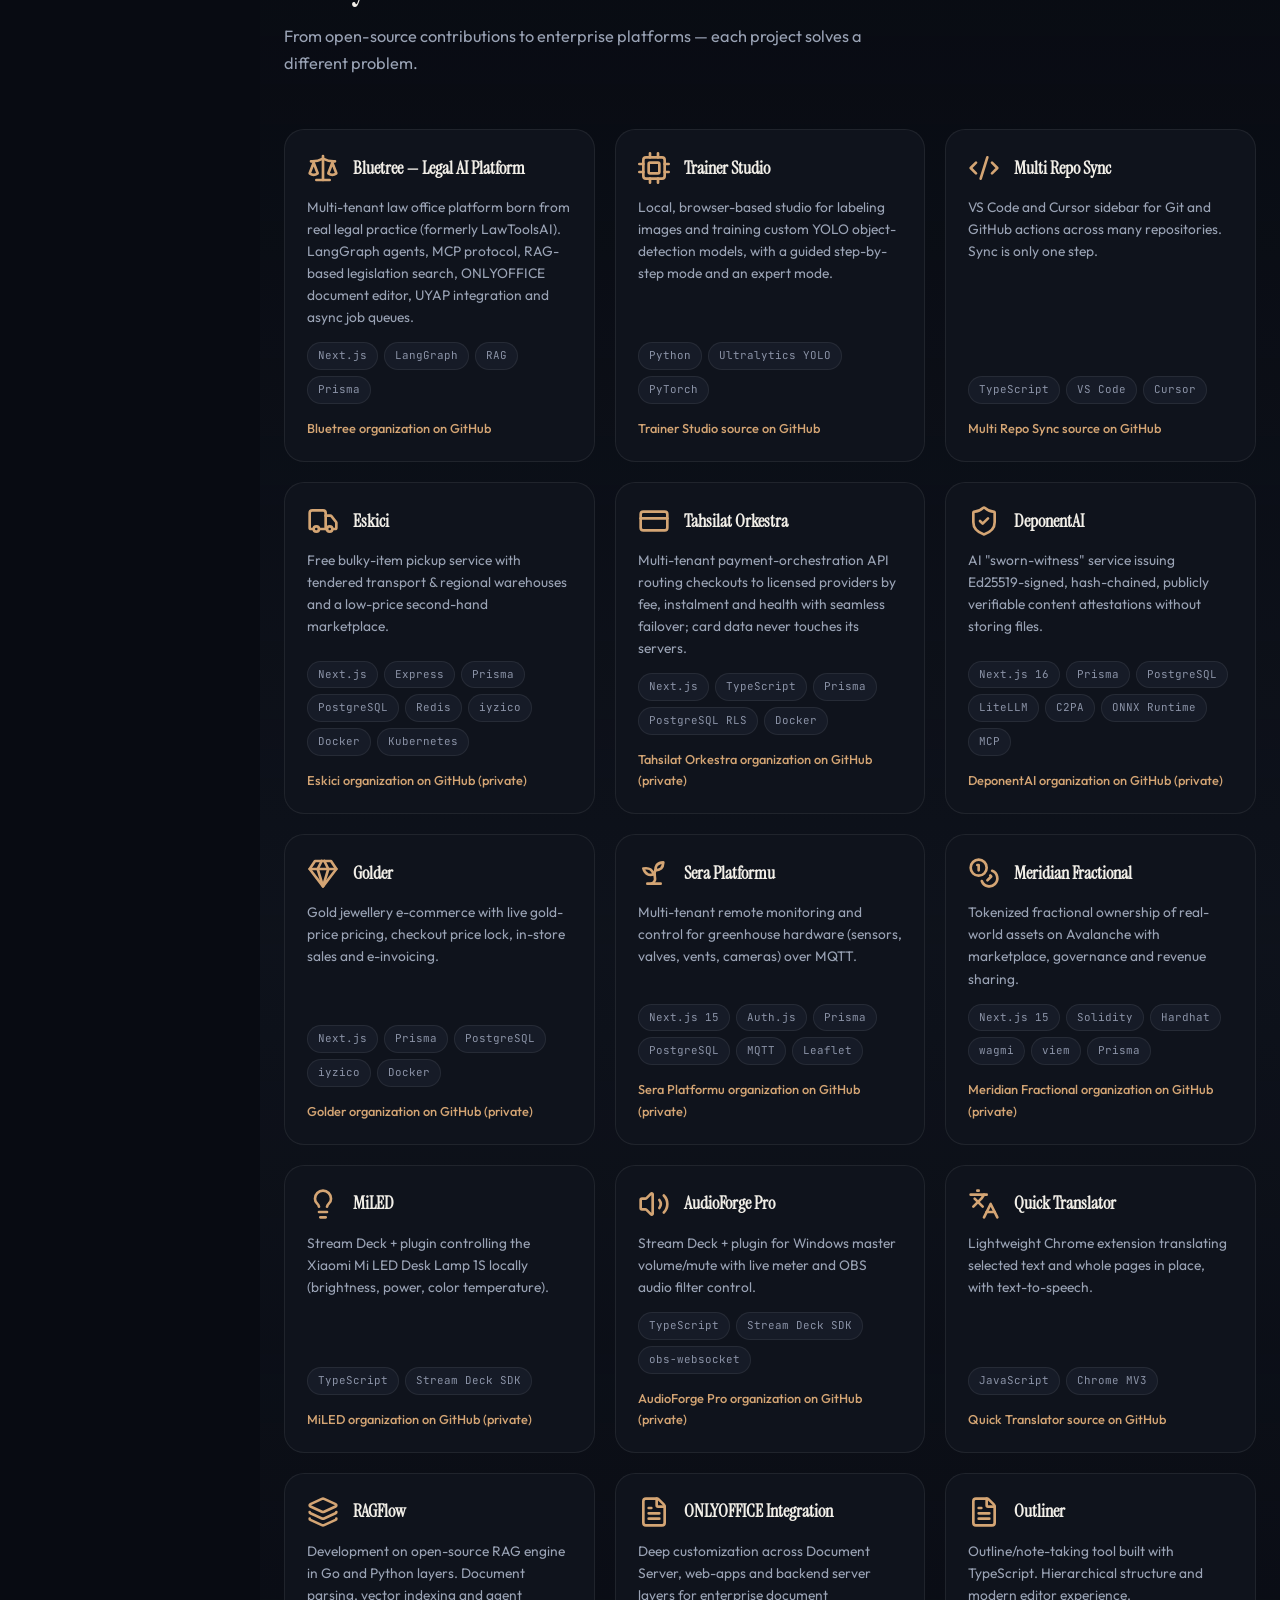
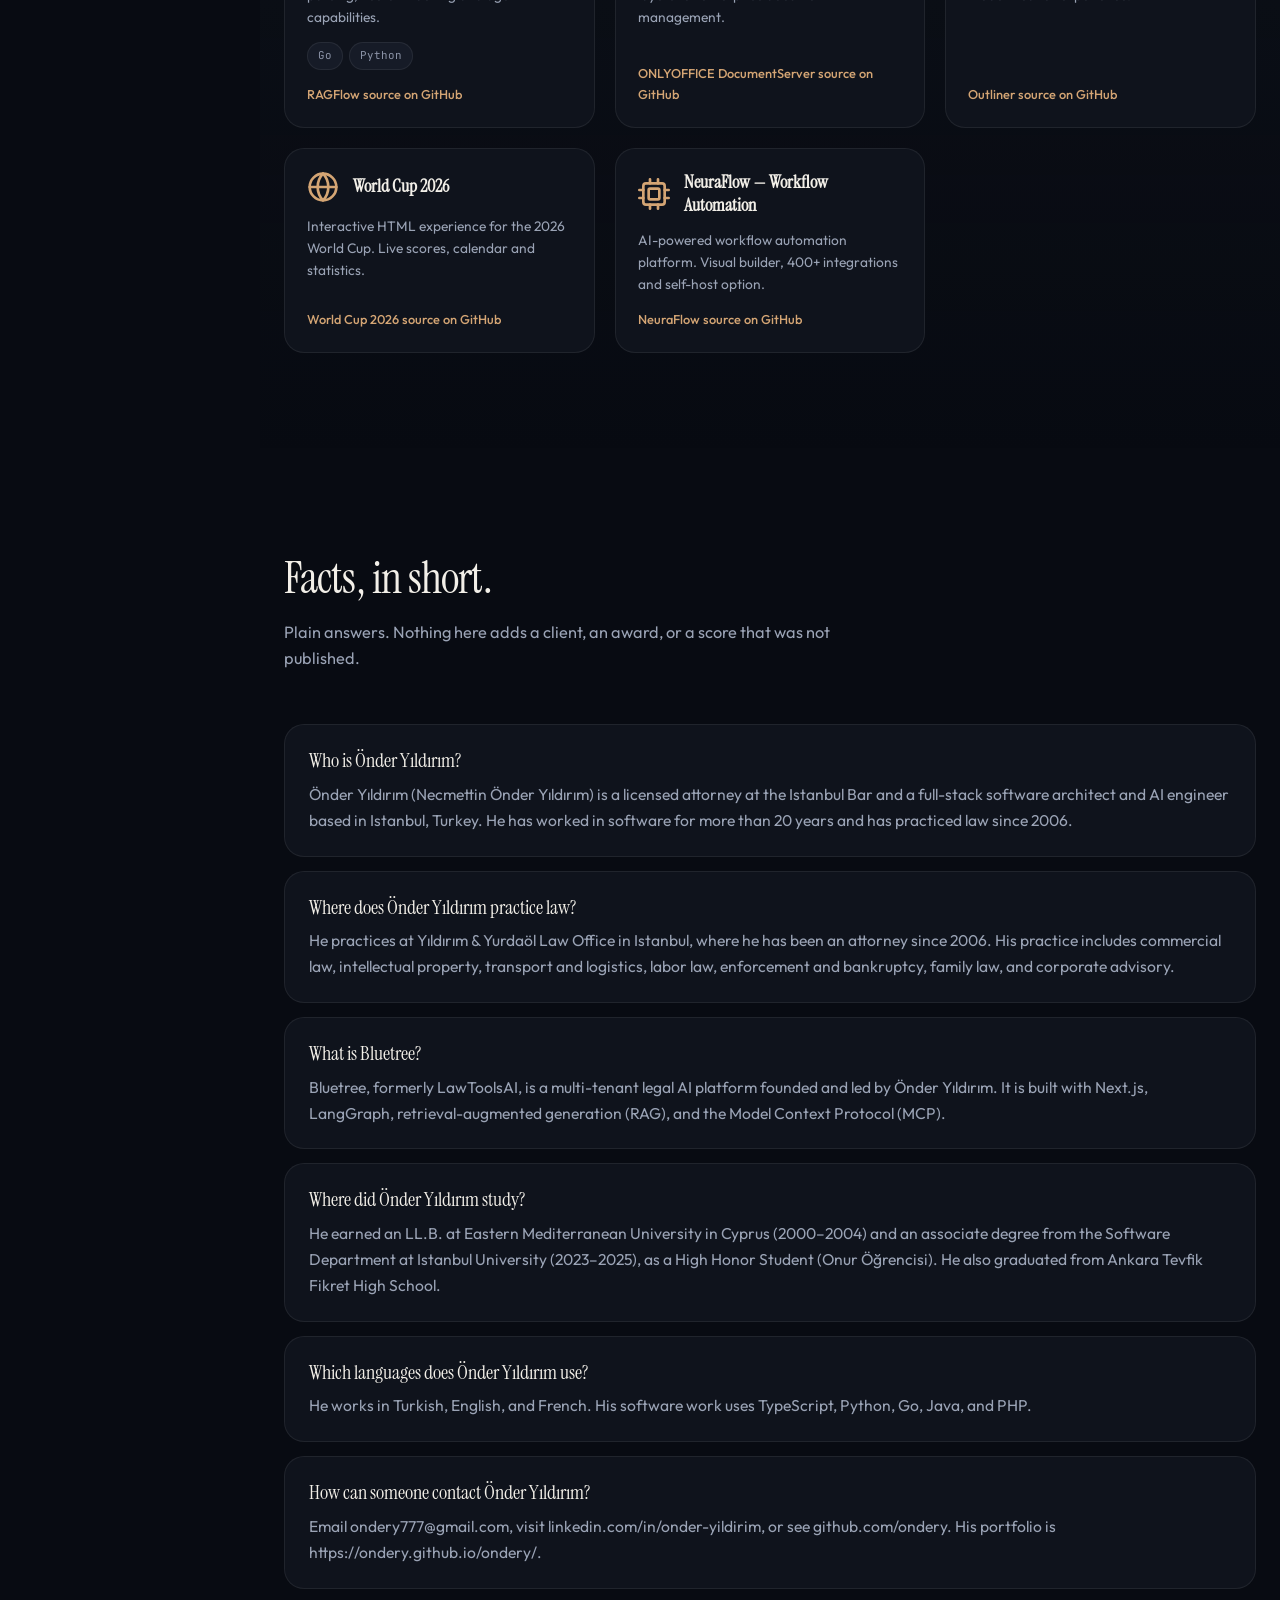
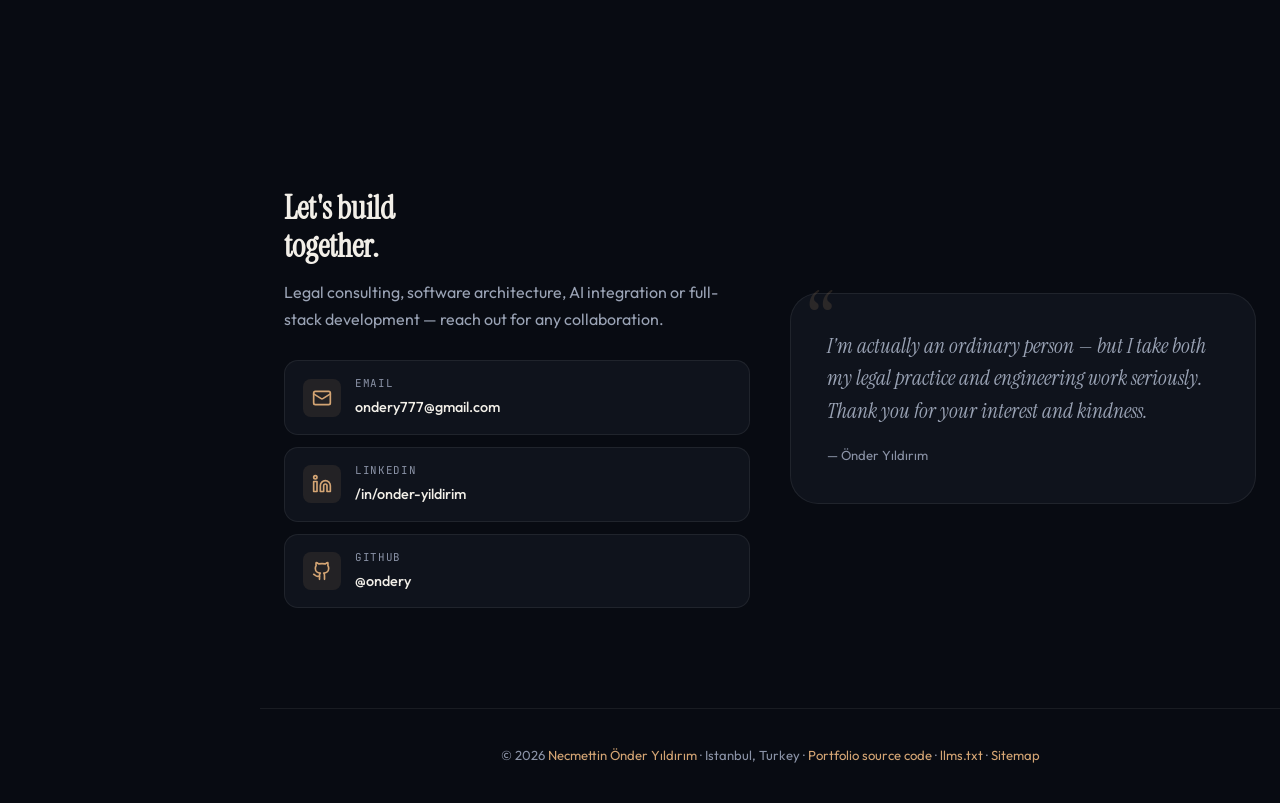
==== commit f5010d2c: "Link public Trainer Studio and Multi Repo Sync on the profile. The portfolio still marked Trainer St" ====
--- a/index.html
+++ b/index.html
@@ -216,7 +216,15 @@
     {
       "@type": "SoftwareApplication",
       "name": "Trainer Studio",
+      "url": "https://github.com/ondery/TrainerStudio",
       "description": "Local, browser-based studio for labeling images and training custom YOLO object-detection models, with a guided step-by-step mode and an expert mode.",
+      "applicationCategory": "DeveloperApplication"
+    },
+    {
+      "@type": "SoftwareApplication",
+      "name": "Multi Repo Sync",
+      "url": "https://github.com/ondery/multi-repo-sync",
+      "description": "VS Code and Cursor sidebar for Git and GitHub actions across many repositories. Sync is only one step.",
       "applicationCategory": "DeveloperApplication"
     },
     {
@@ -246,7 +254,13 @@
           "@type": "ListItem",
           "position": 2,
           "name": "Trainer Studio",
-          "description": "Local, browser-based studio for labeling images and training custom YOLO object-detection models, with a guided step-by-step mode and an expert mode."
+          "url": "https://github.com/ondery/TrainerStudio"
+        },
+        {
+          "@type": "ListItem",
+          "position": 3,
+          "name": "Multi Repo Sync",
+          "url": "https://github.com/ondery/multi-repo-sync"
         }
       ]
     },
@@ -697,7 +711,18 @@
               </div>
               <p data-i18n="projects.trainerDesc">Local, browser-based studio for labeling images and training custom YOLO object-detection models, with a guided step-by-step mode and an expert mode.</p>
               <div class="project-tech"><span class="tag">Python</span><span class="tag">Ultralytics YOLO</span><span class="tag">PyTorch</span></div>
-              <span class="project-link" data-i18n="projects.trainerNote">Private project</span>
+              <a href="https://github.com/ondery/TrainerStudio" class="project-link" target="_blank" rel="noopener noreferrer" data-i18n="projects.viewTrainer">Trainer Studio source on GitHub</a>
+            </div>
+          </article>
+          <article class="project-card reveal">
+            <div class="project-body">
+              <div class="project-head">
+                <span class="project-icon" aria-hidden="true"><svg class="icon"><use href="#i-code"/></svg></span>
+                <h3 data-i18n="projects.syncTitle">Multi Repo Sync</h3>
+              </div>
+              <p data-i18n="projects.syncDesc">VS Code and Cursor sidebar for Git and GitHub actions across many repositories. Sync is only one step.</p>
+              <div class="project-tech"><span class="tag">TypeScript</span><span class="tag">VS Code</span><span class="tag">Cursor</span></div>
+              <a href="https://github.com/ondery/multi-repo-sync" class="project-link" target="_blank" rel="noopener noreferrer" data-i18n="projects.viewSync">Multi Repo Sync source on GitHub</a>
             </div>
           </article>
           <article class="project-card reveal">
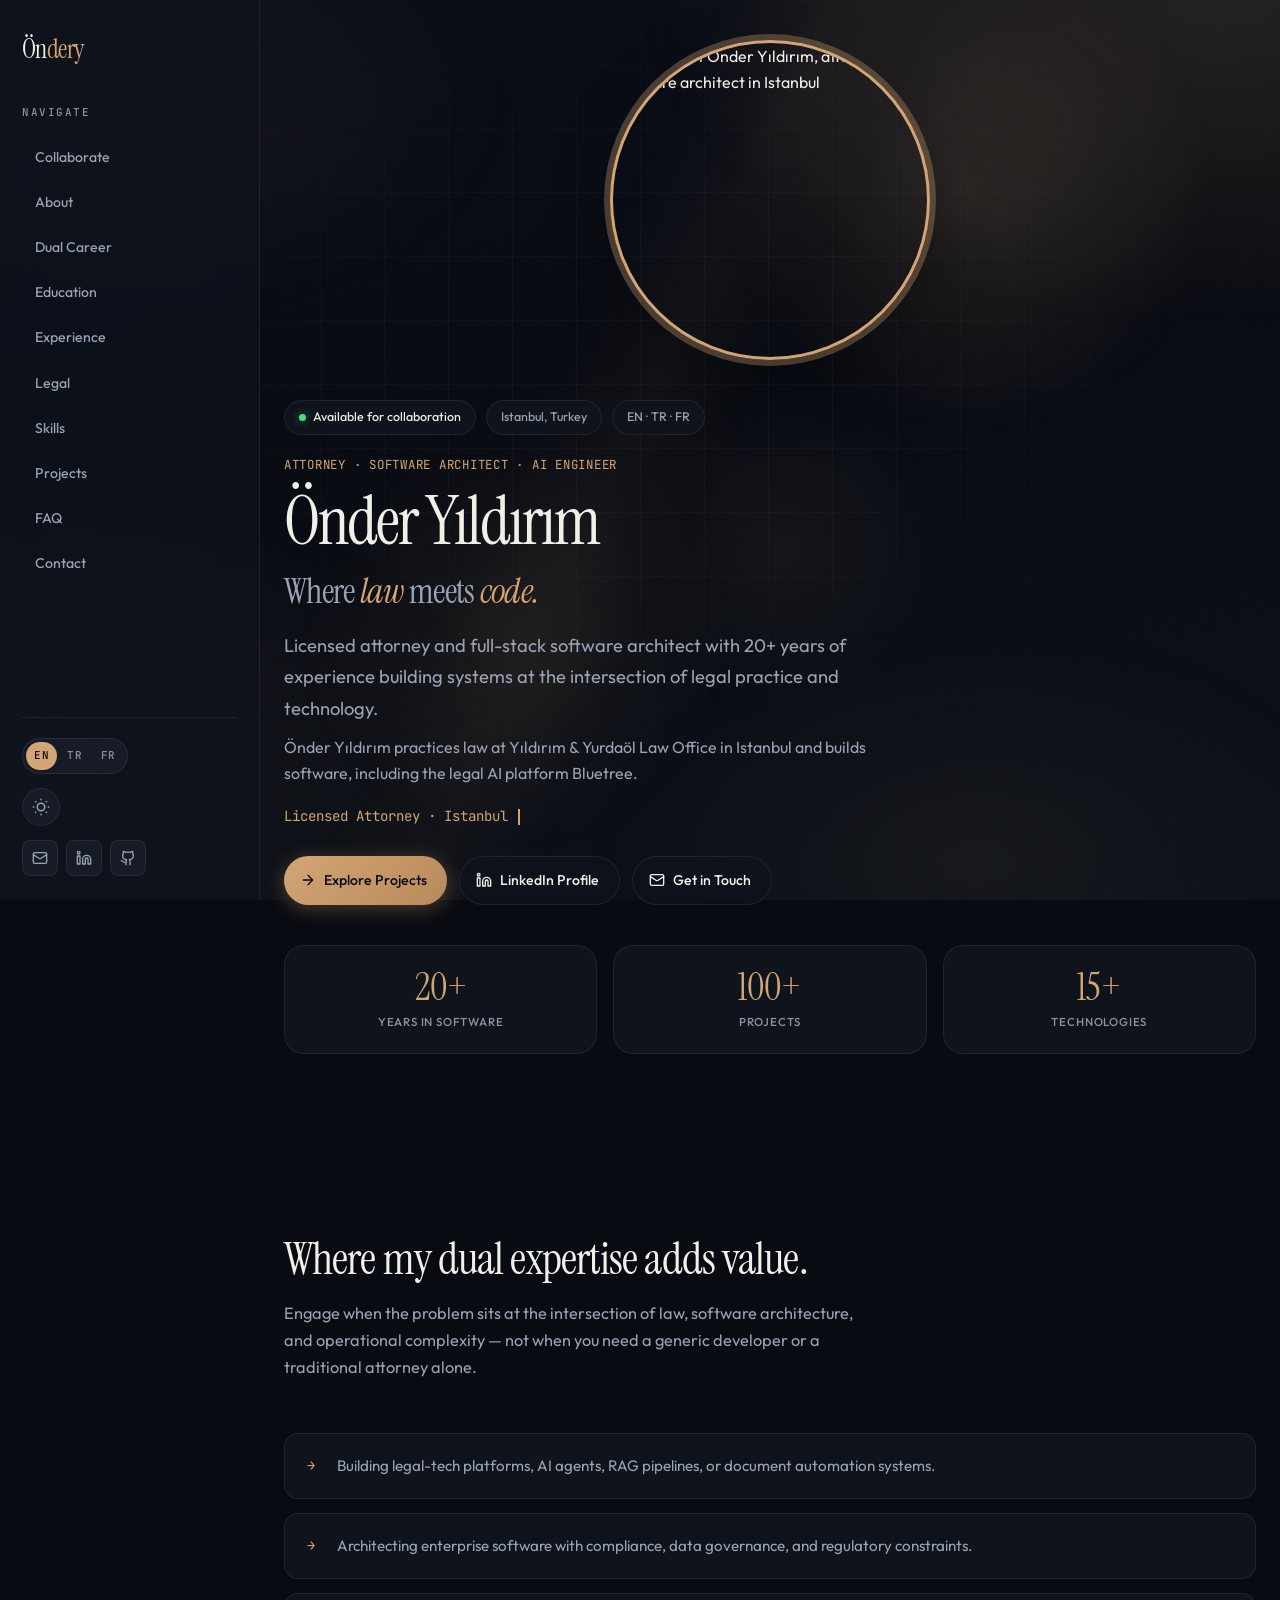
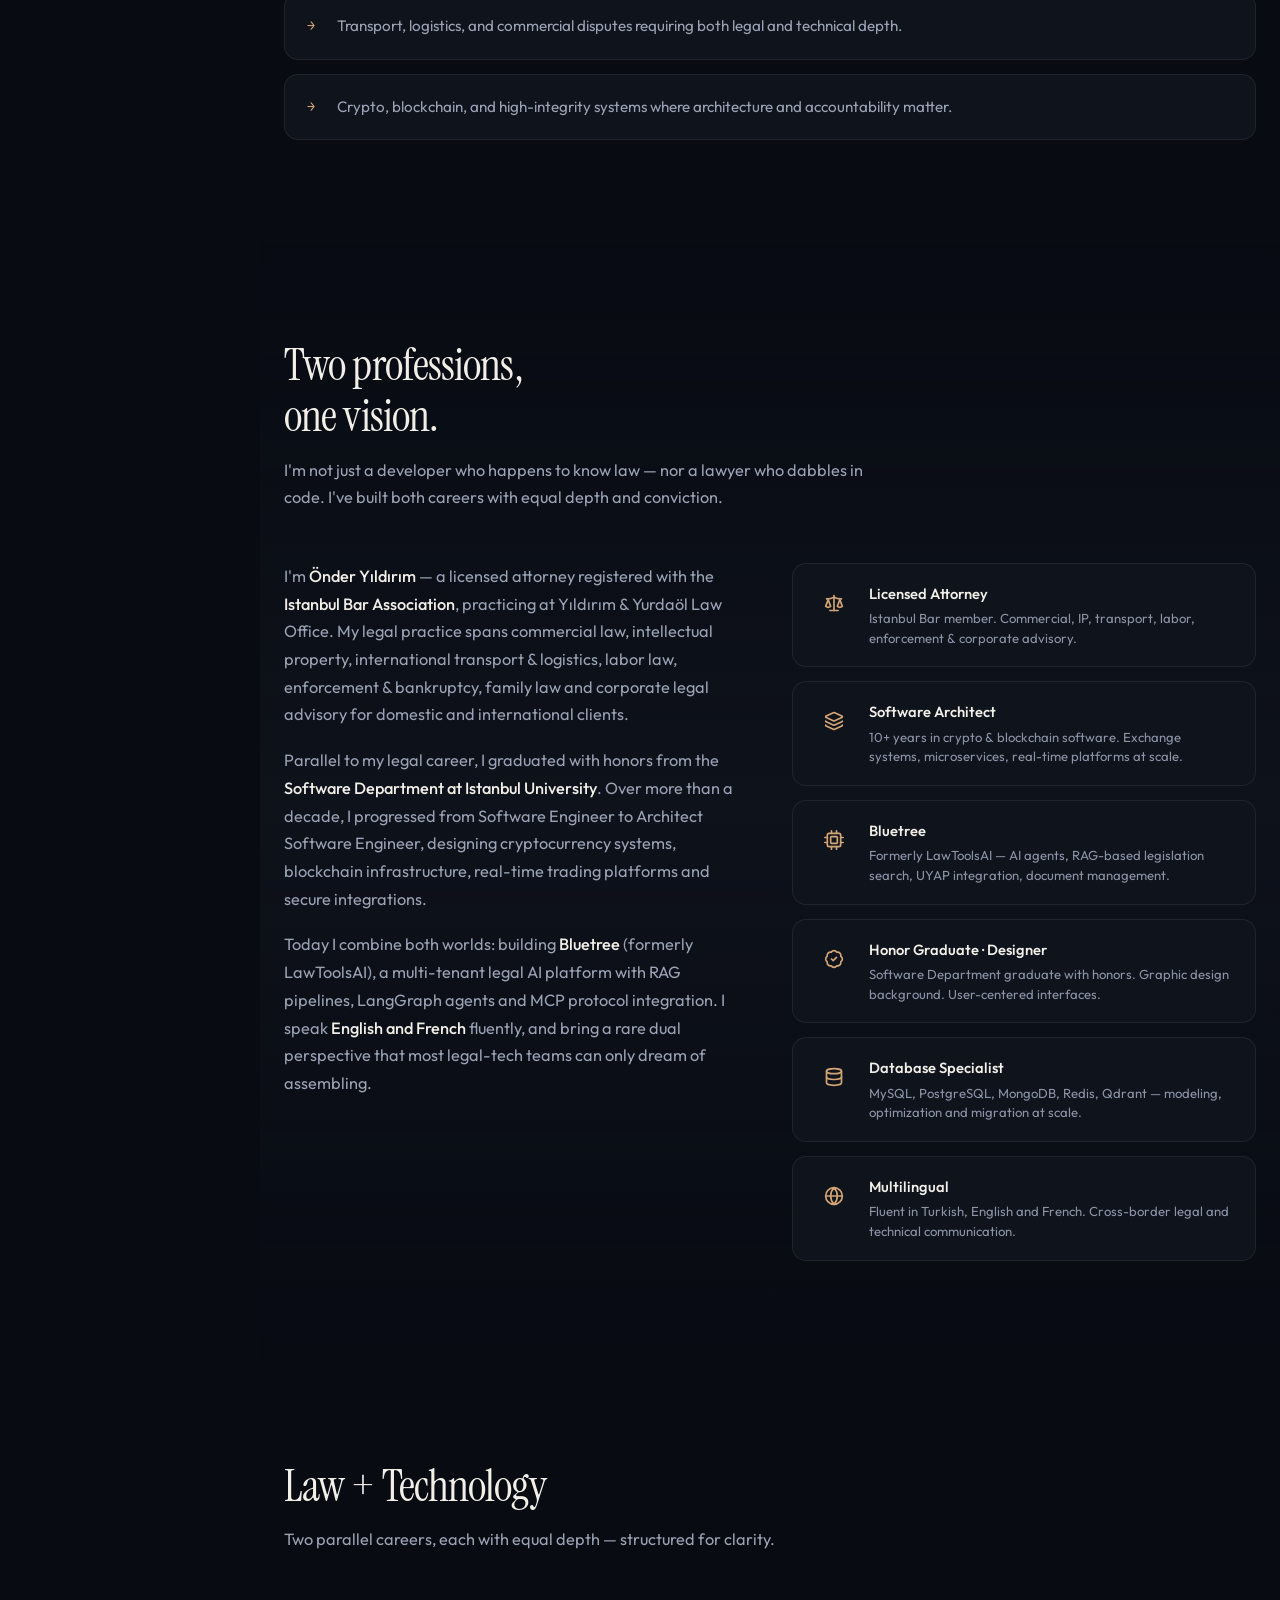
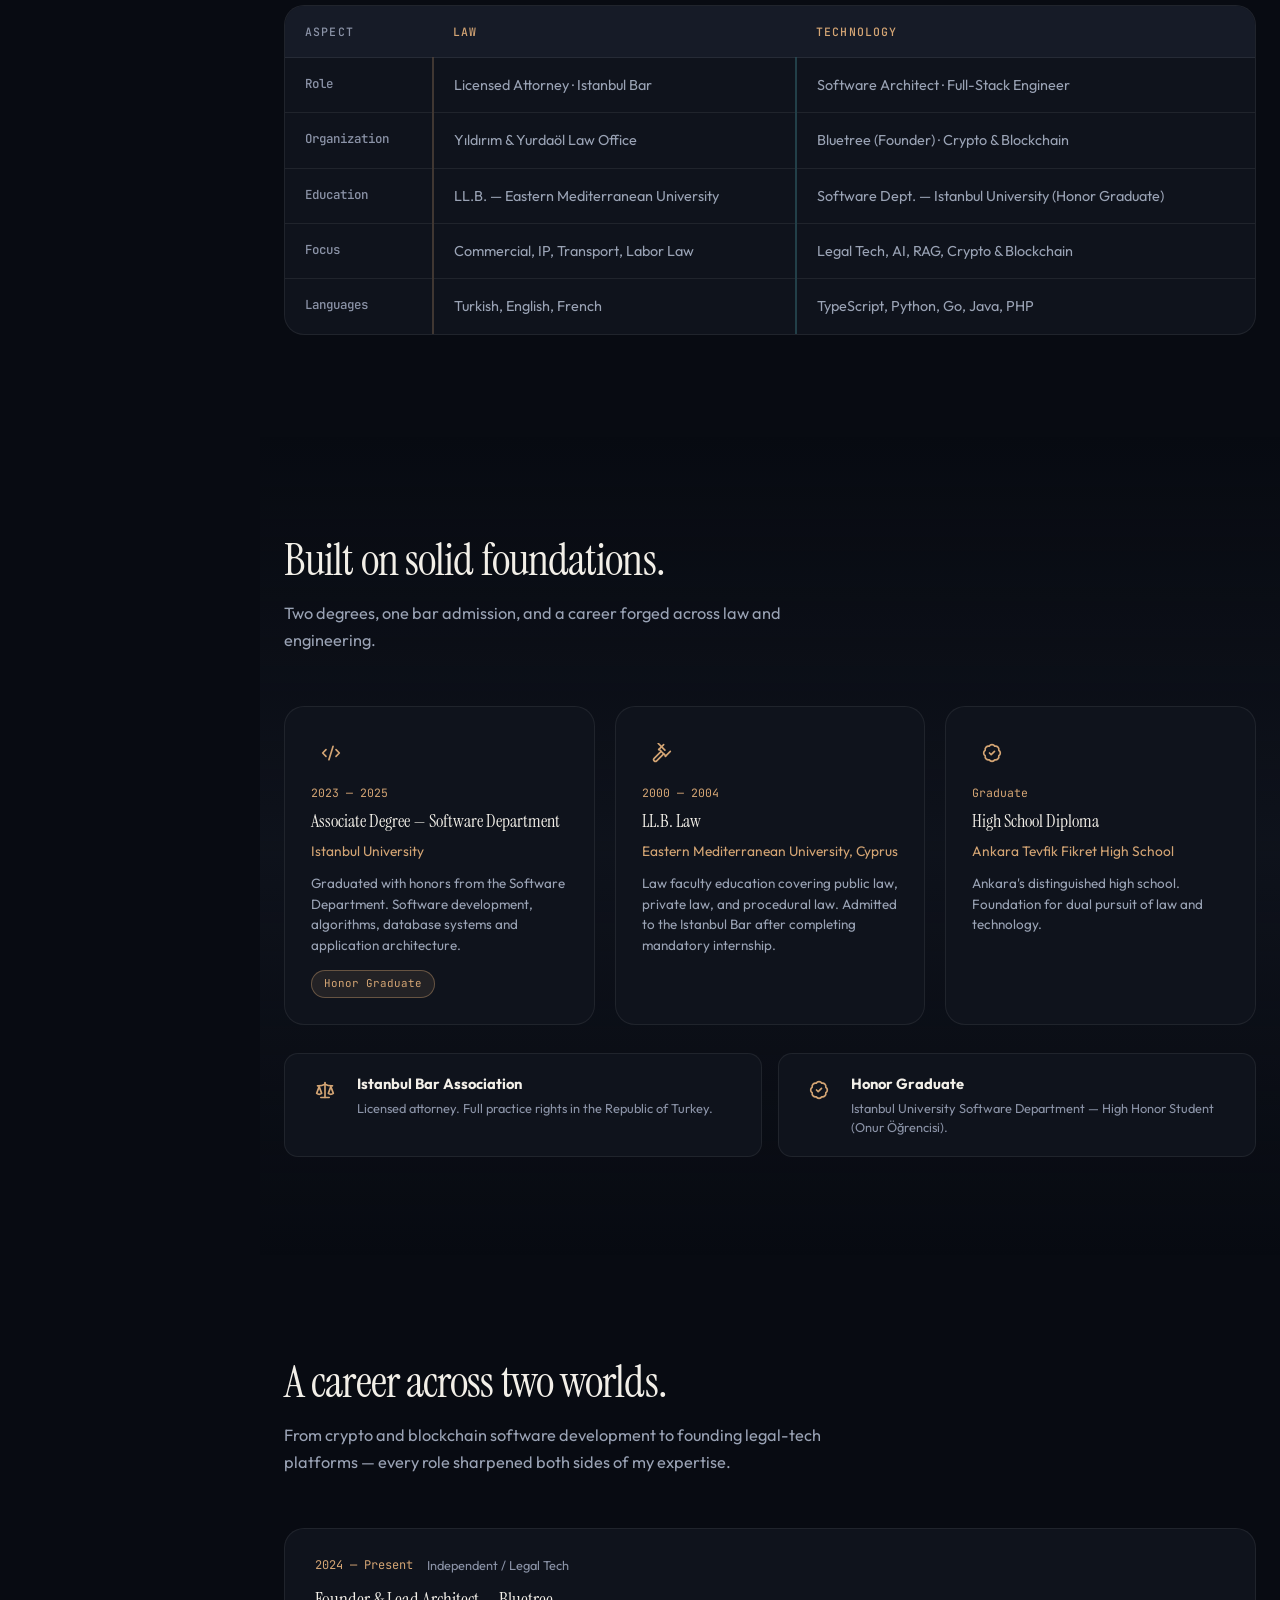
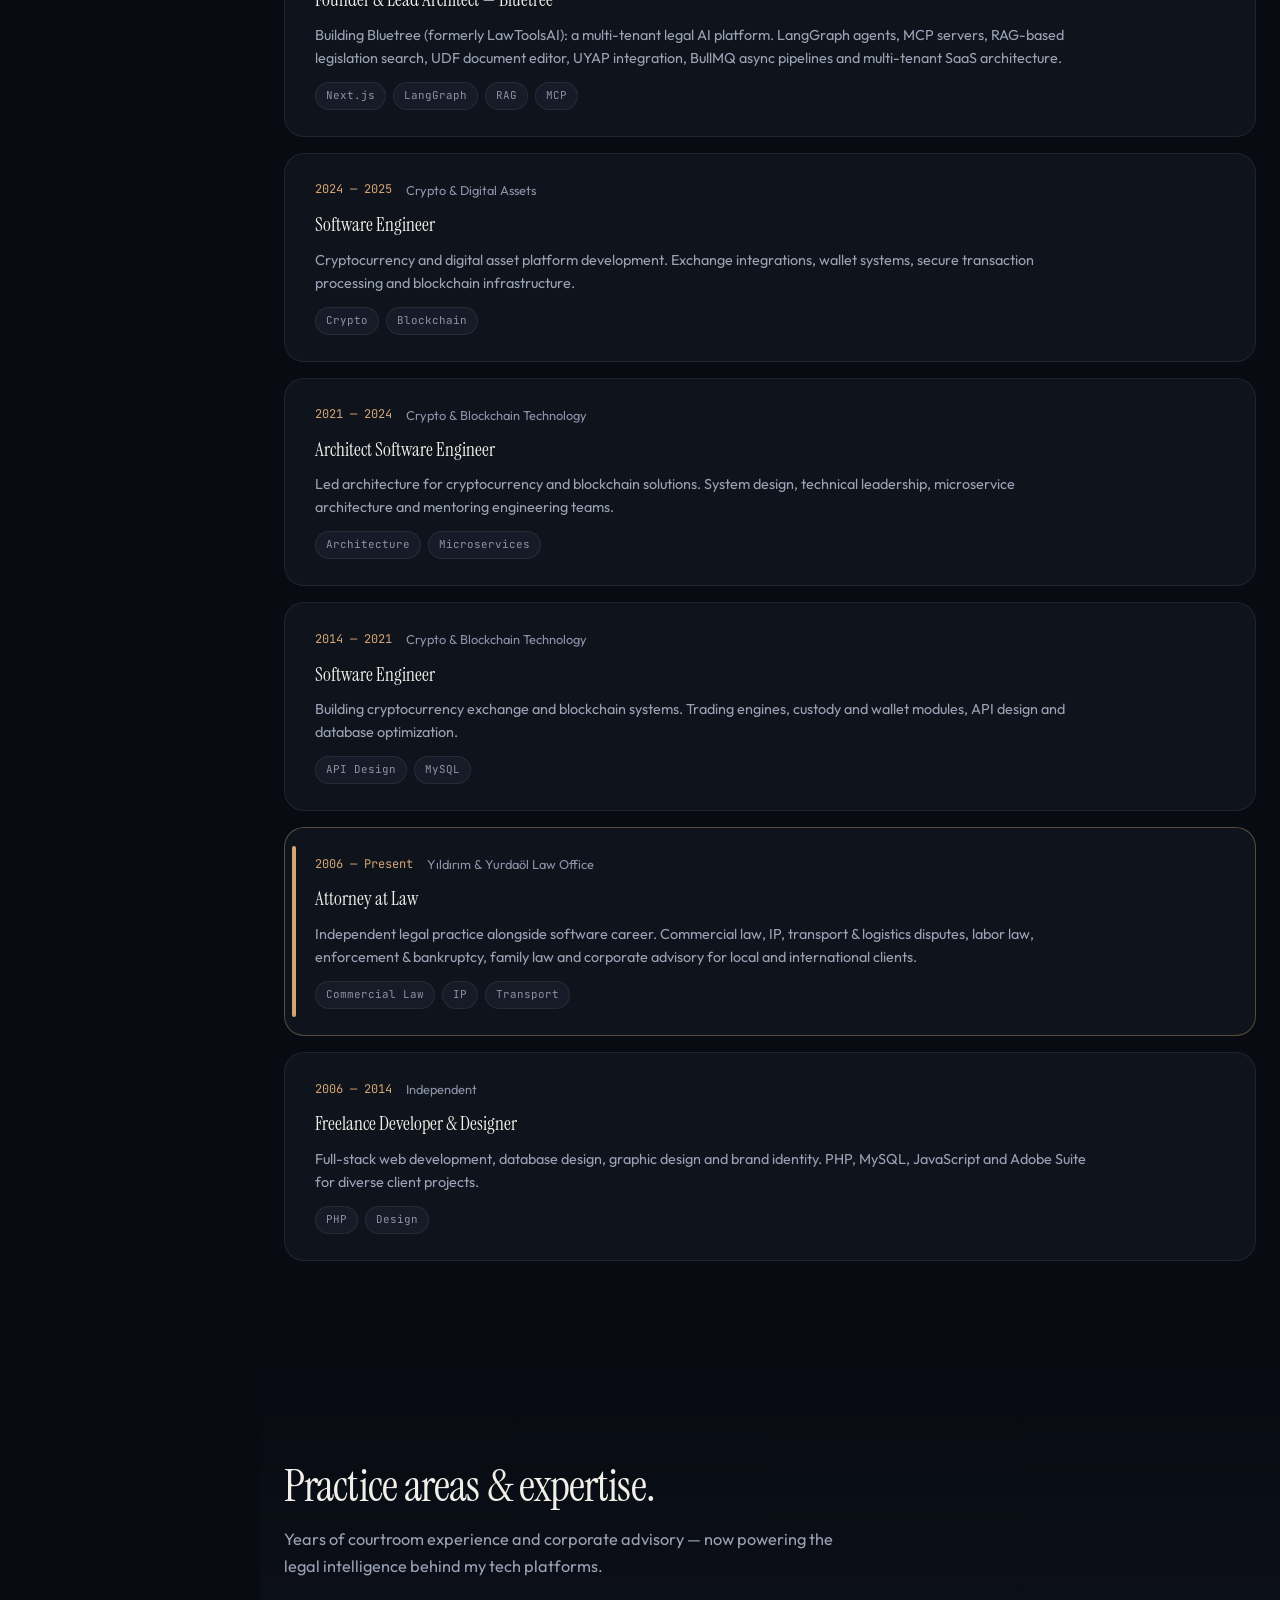
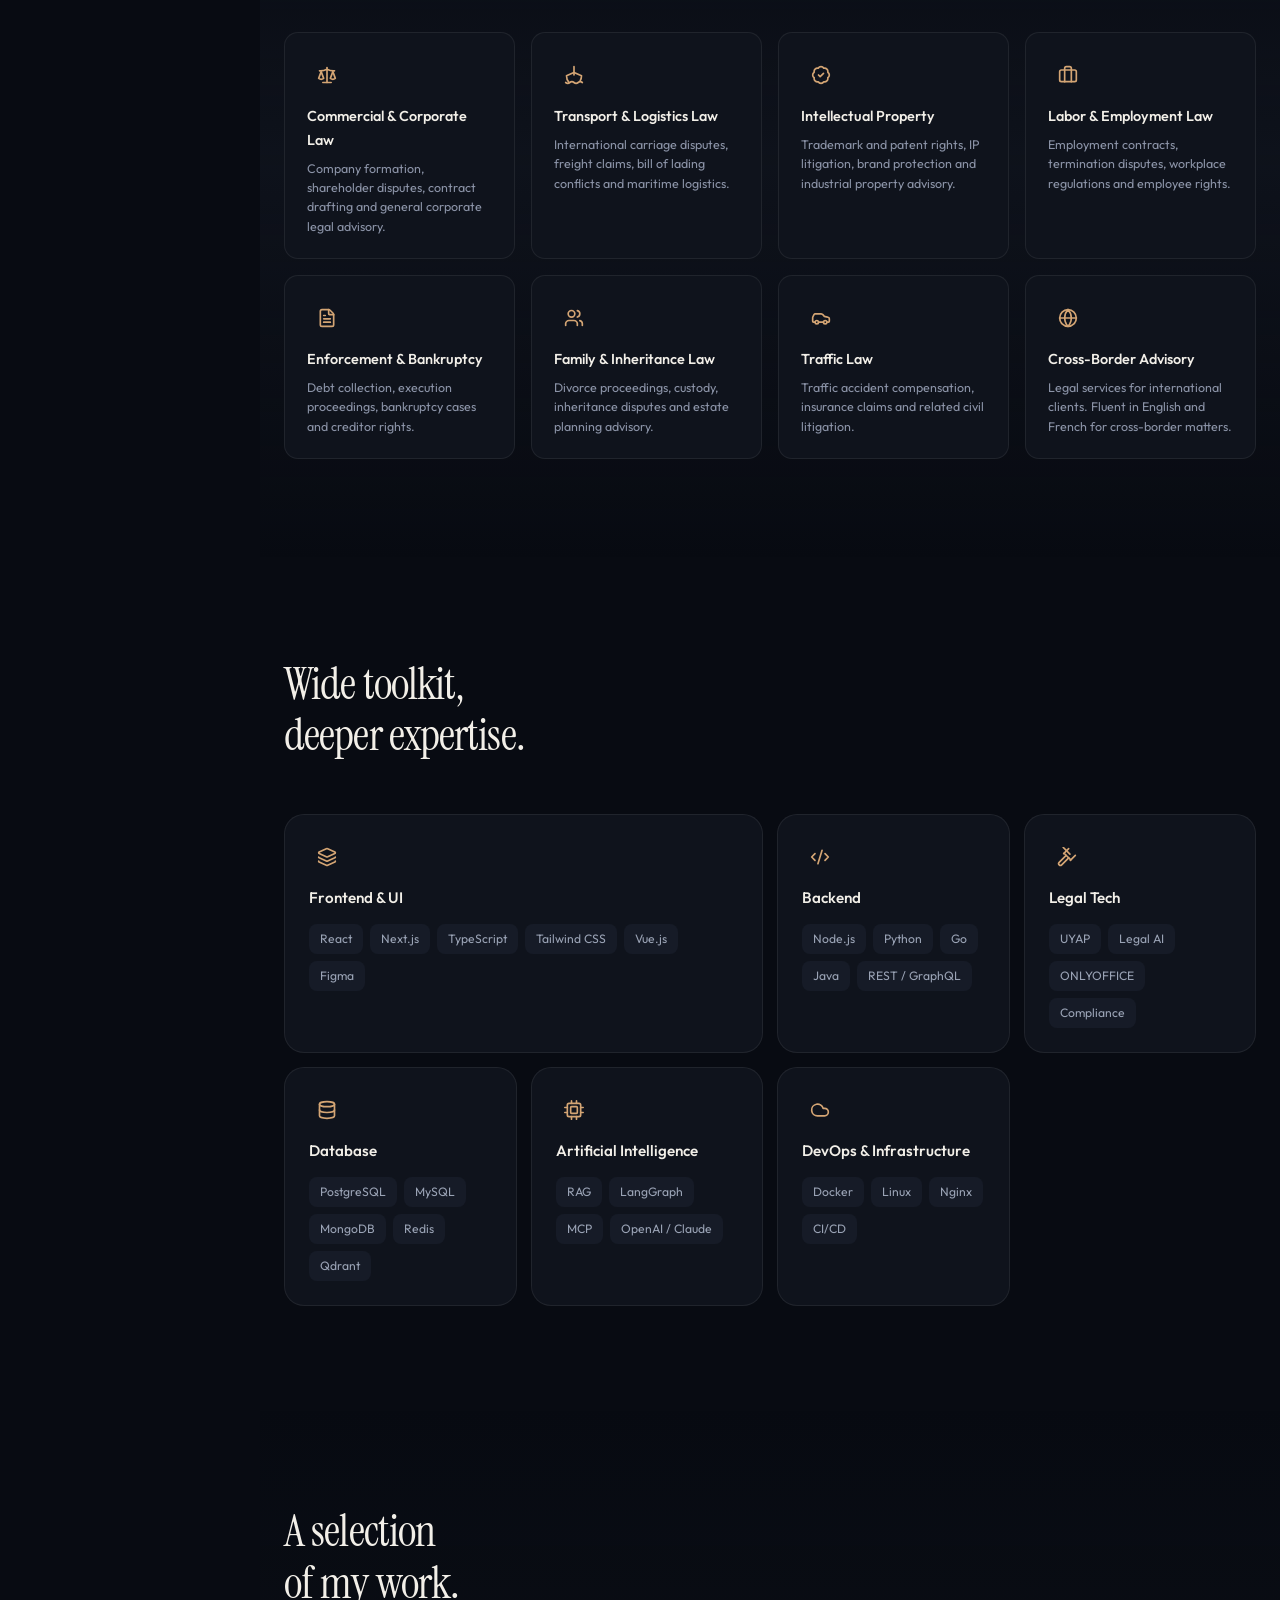
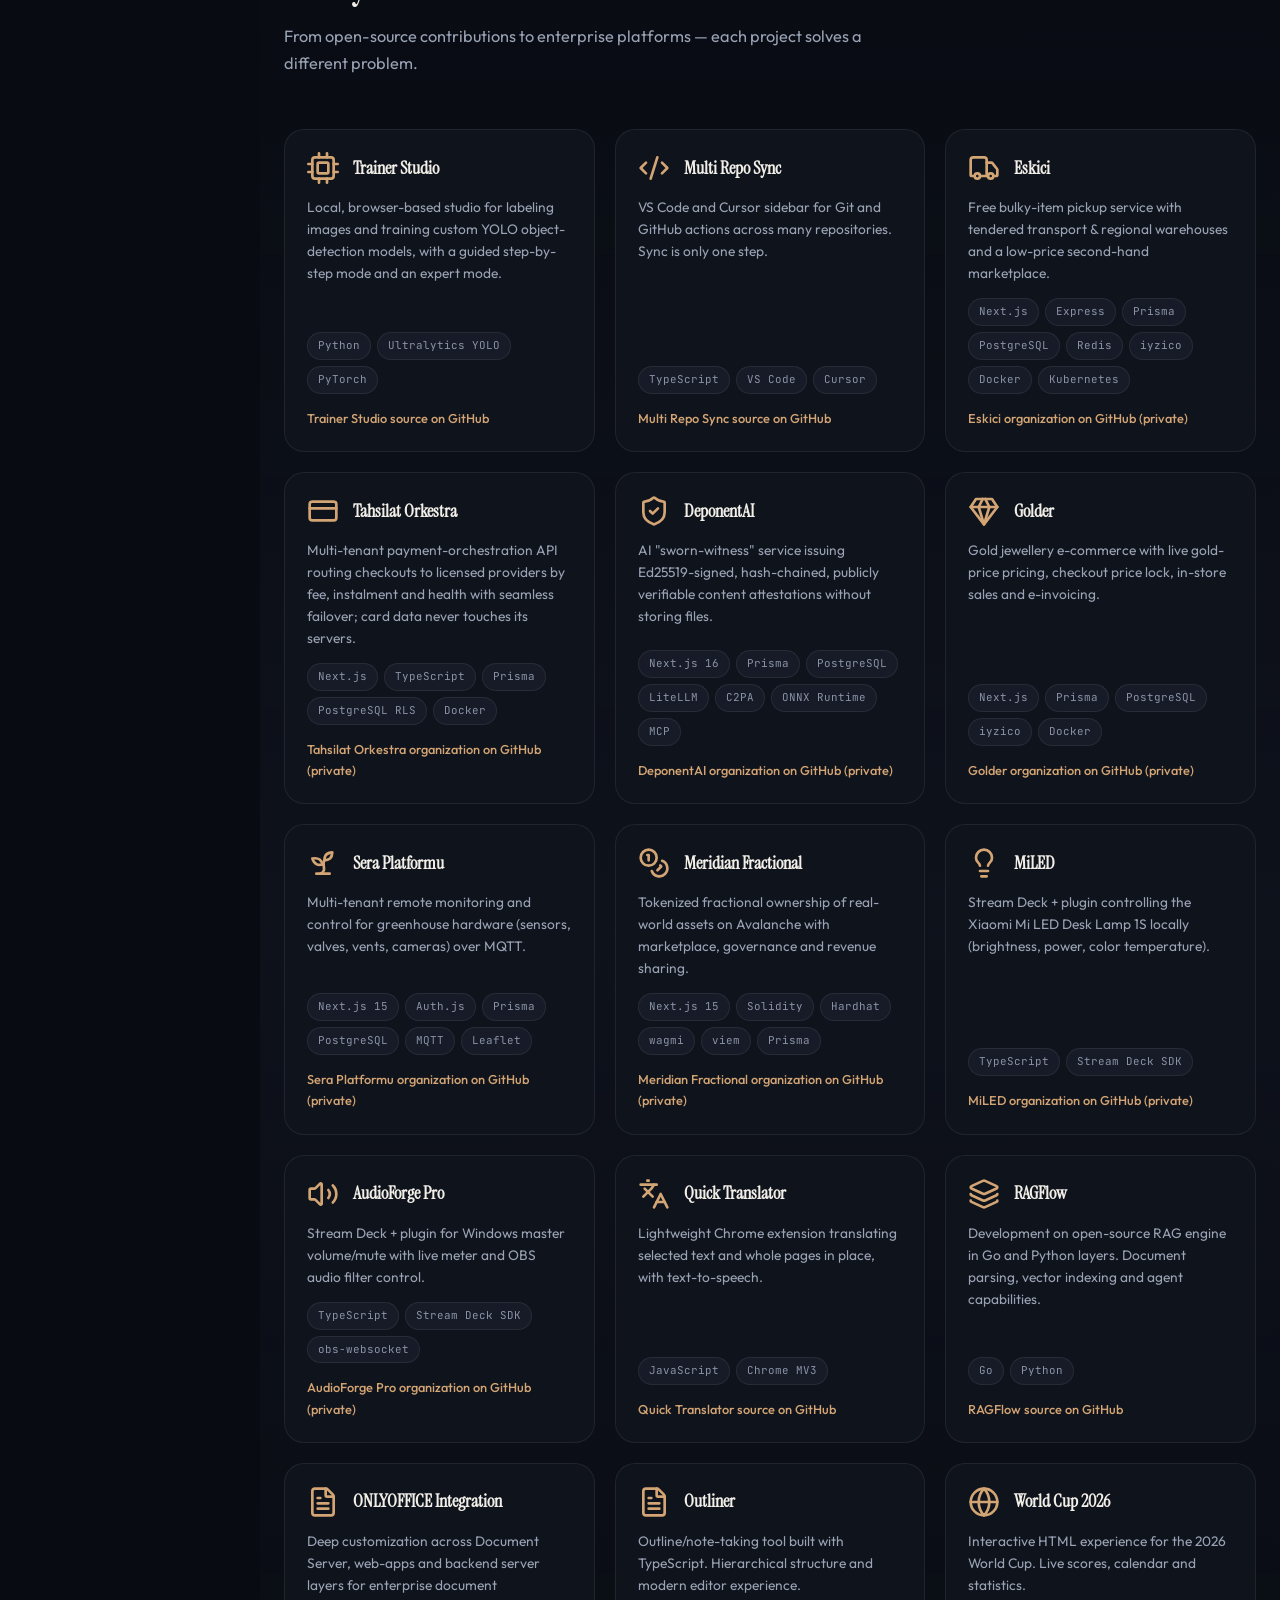
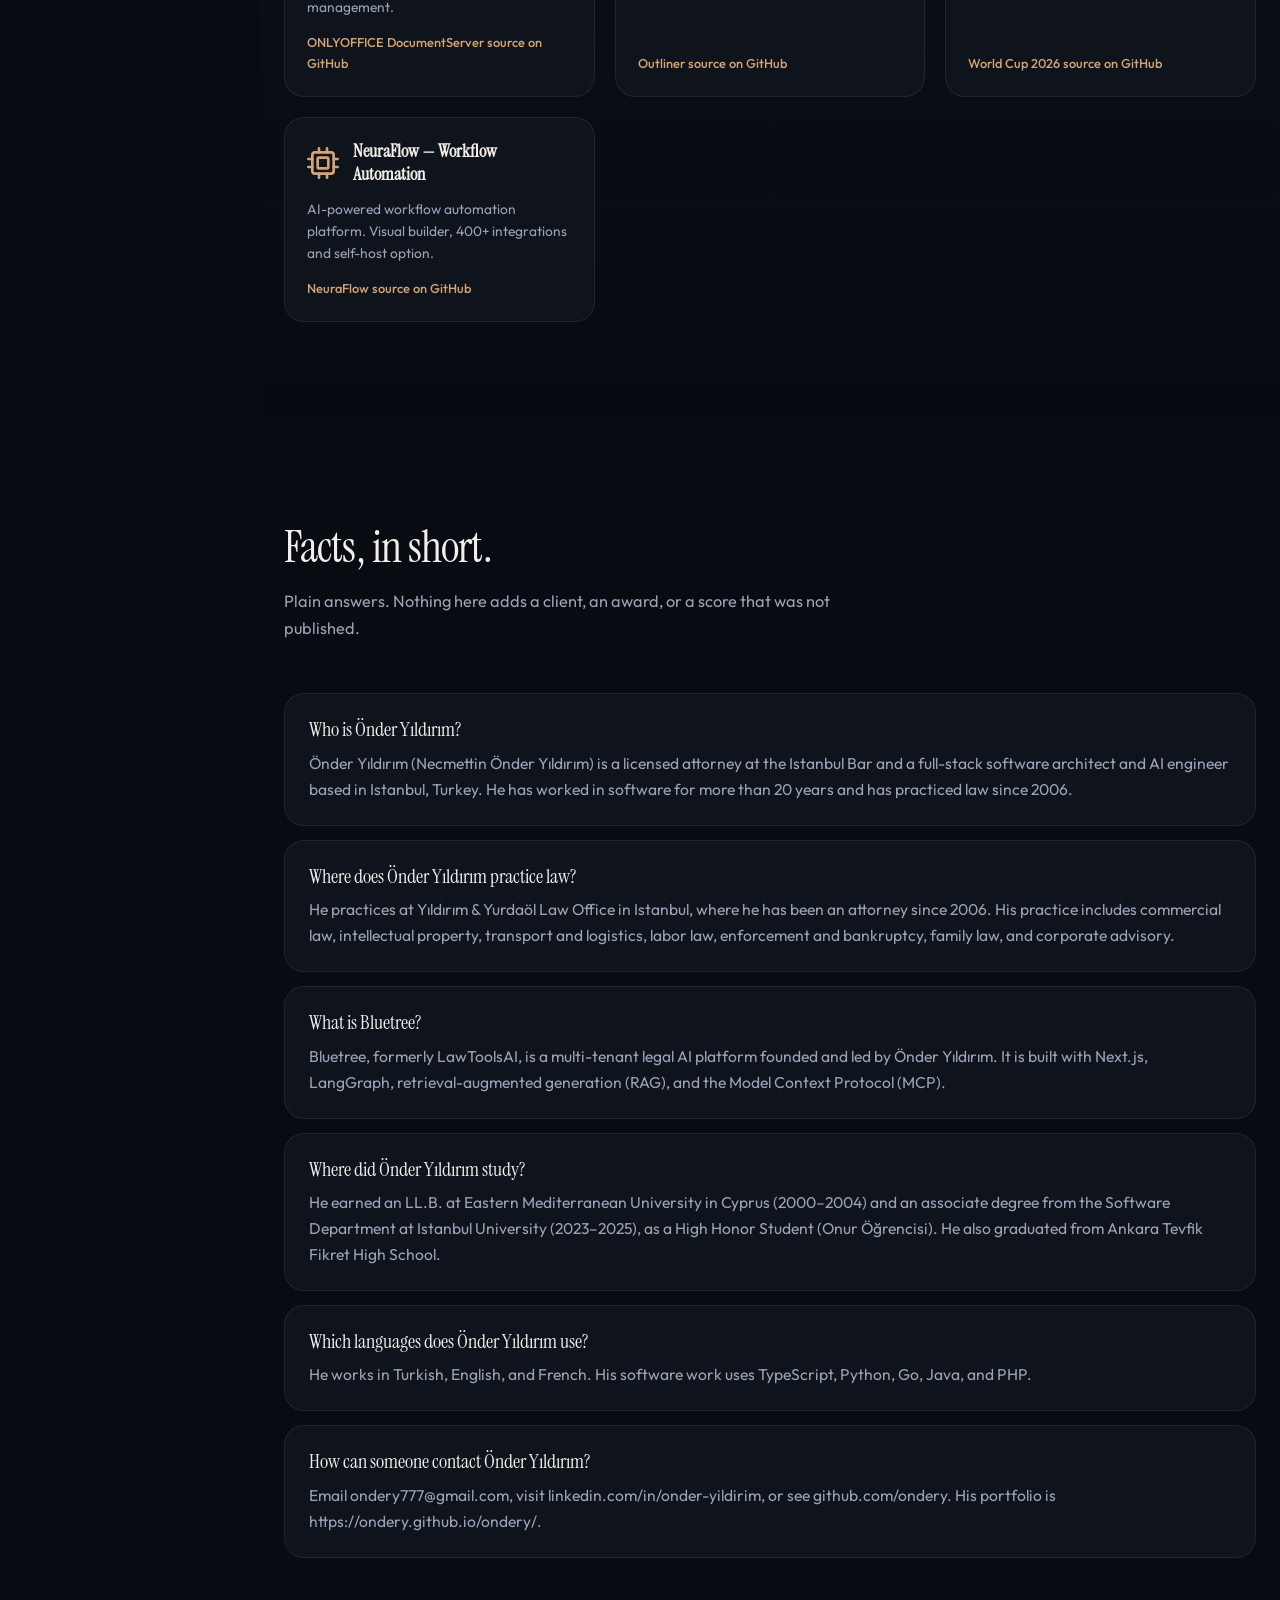
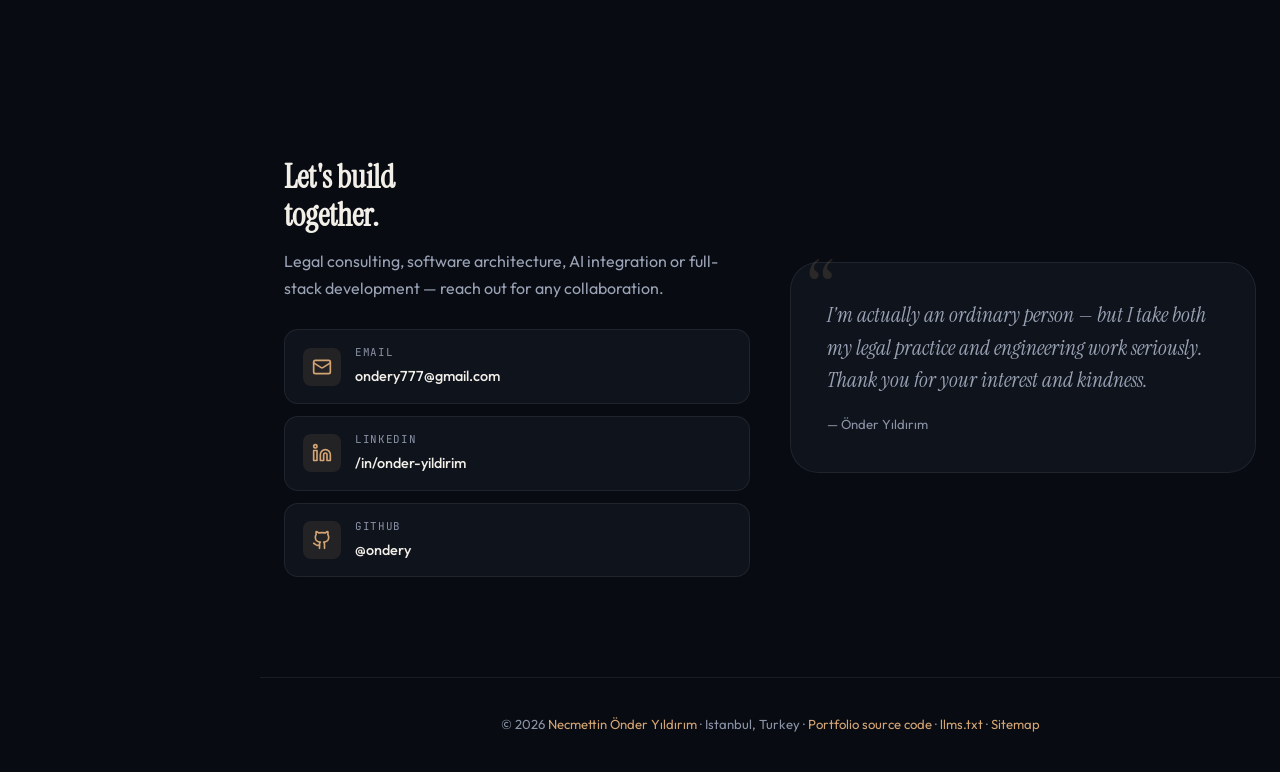
==== commit e7c08de0: "Hide Bluetree card temporarily" ====
--- a/index.html
+++ b/index.html
@@ -692,7 +692,8 @@
           <p class="section-desc" data-i18n="projects.desc">From open-source contributions to enterprise platforms — each project solves a different problem.</p>
         </div>
         <div class="projects-grid">
-          <article class="project-card reveal">
+          <!-- Bluetree card hidden temporarily: remove hidden + style to re-enable -->
+          <article class="project-card reveal" hidden style="display:none" aria-hidden="true">
             <div class="project-body">
               <div class="project-head">
                 <span class="project-icon" aria-hidden="true"><svg class="icon"><use href="#i-scale"/></svg></span>
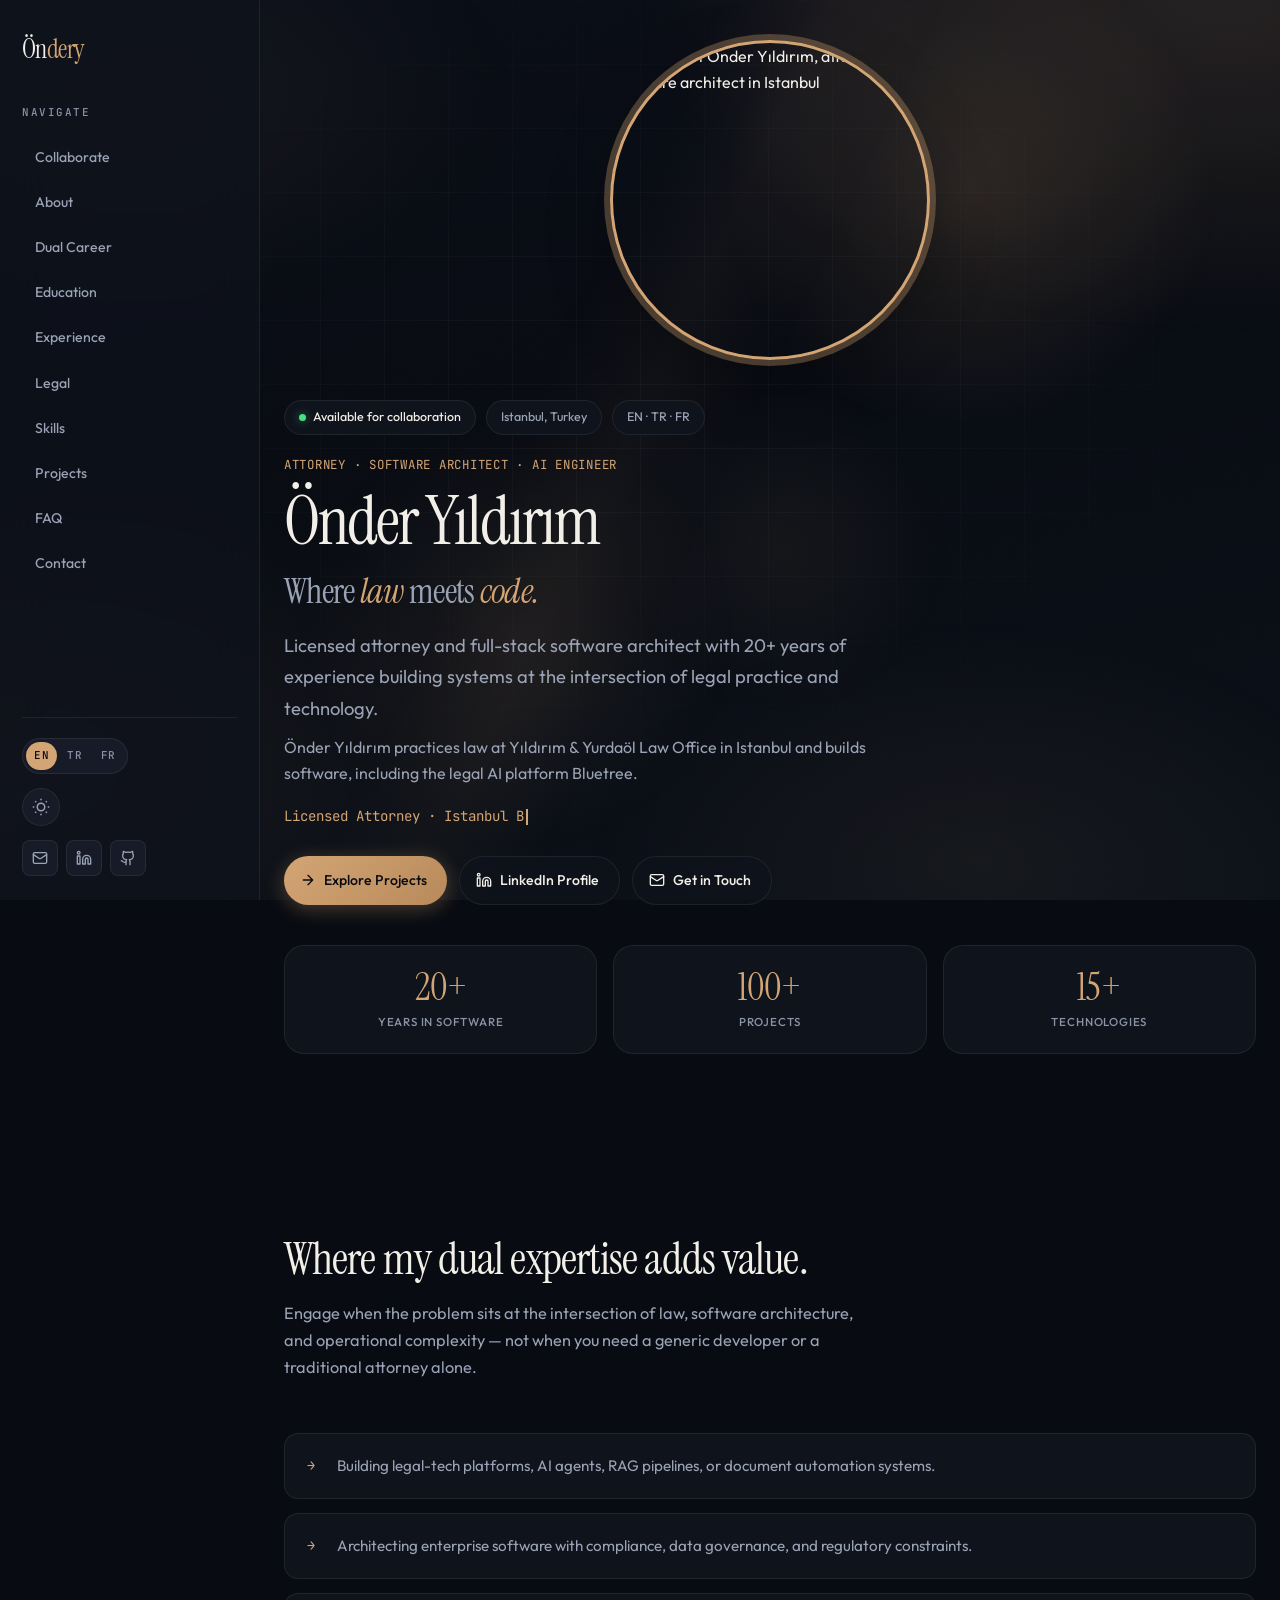
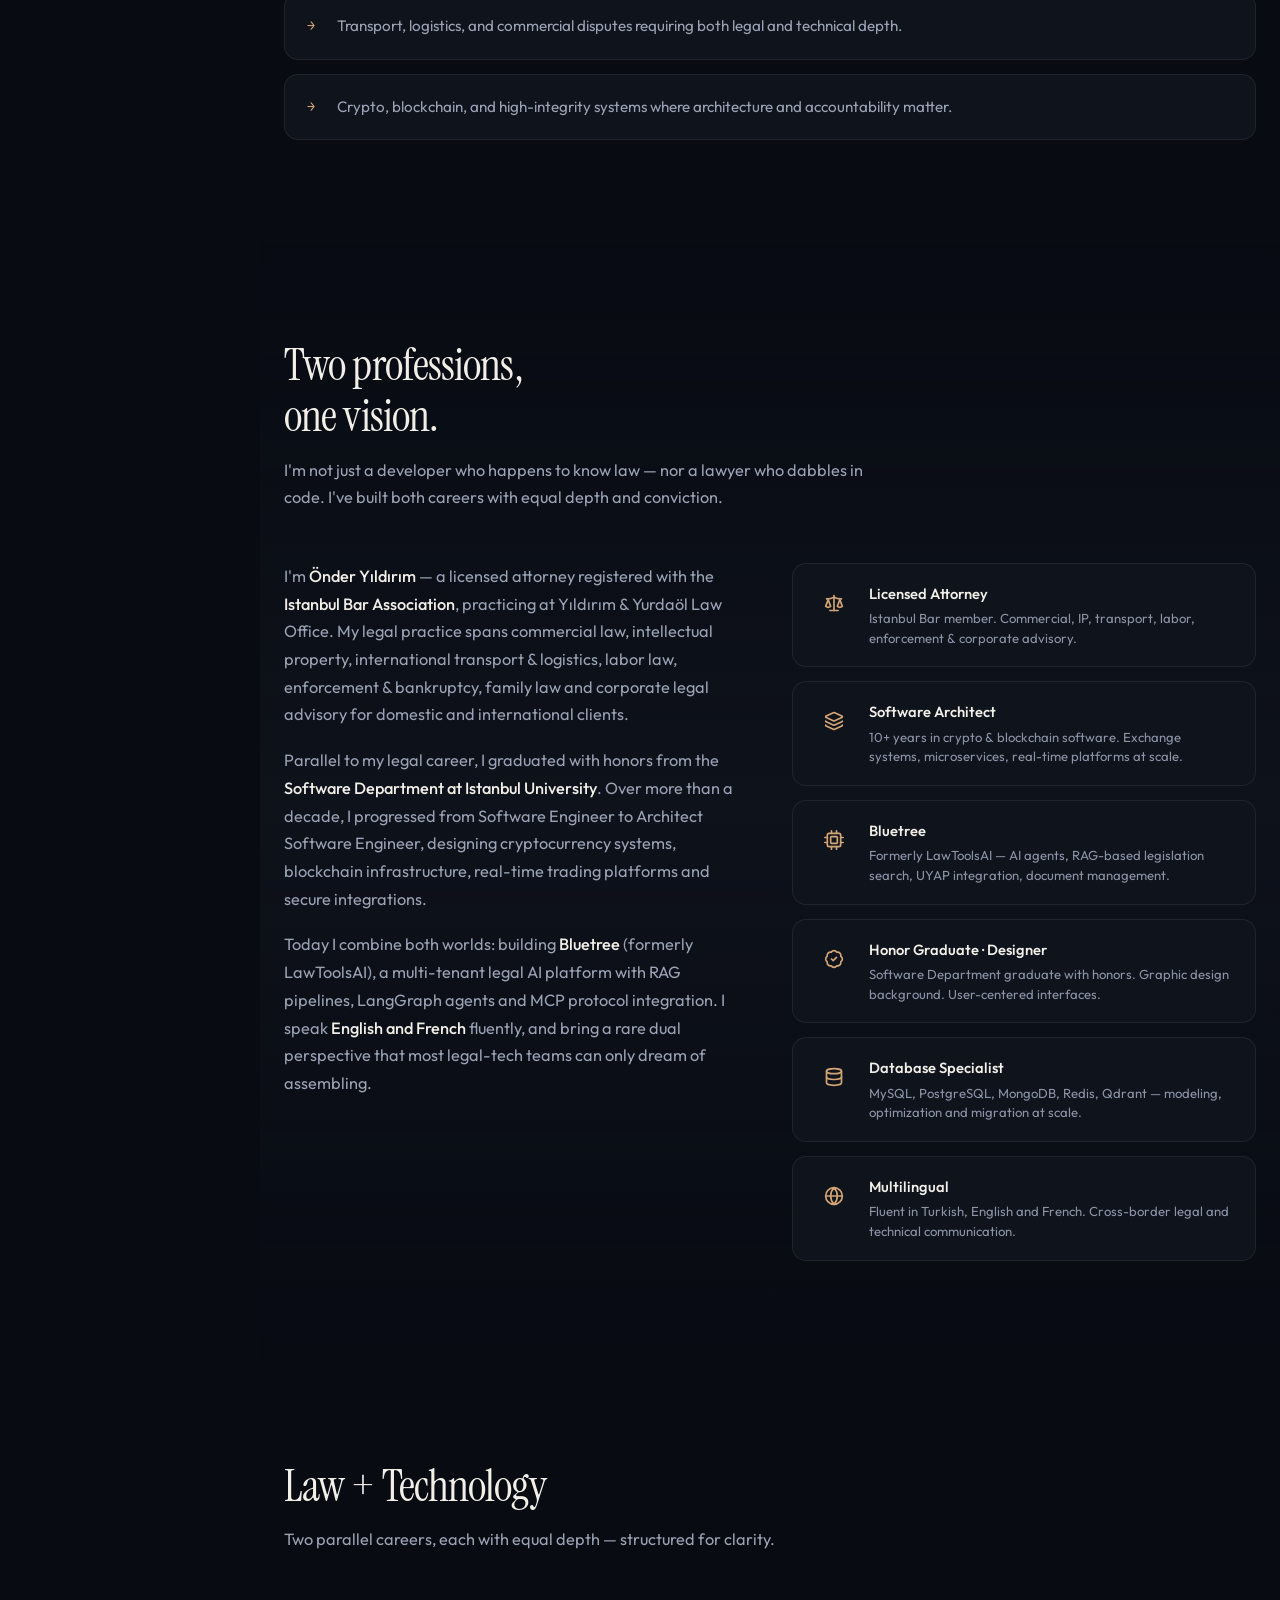
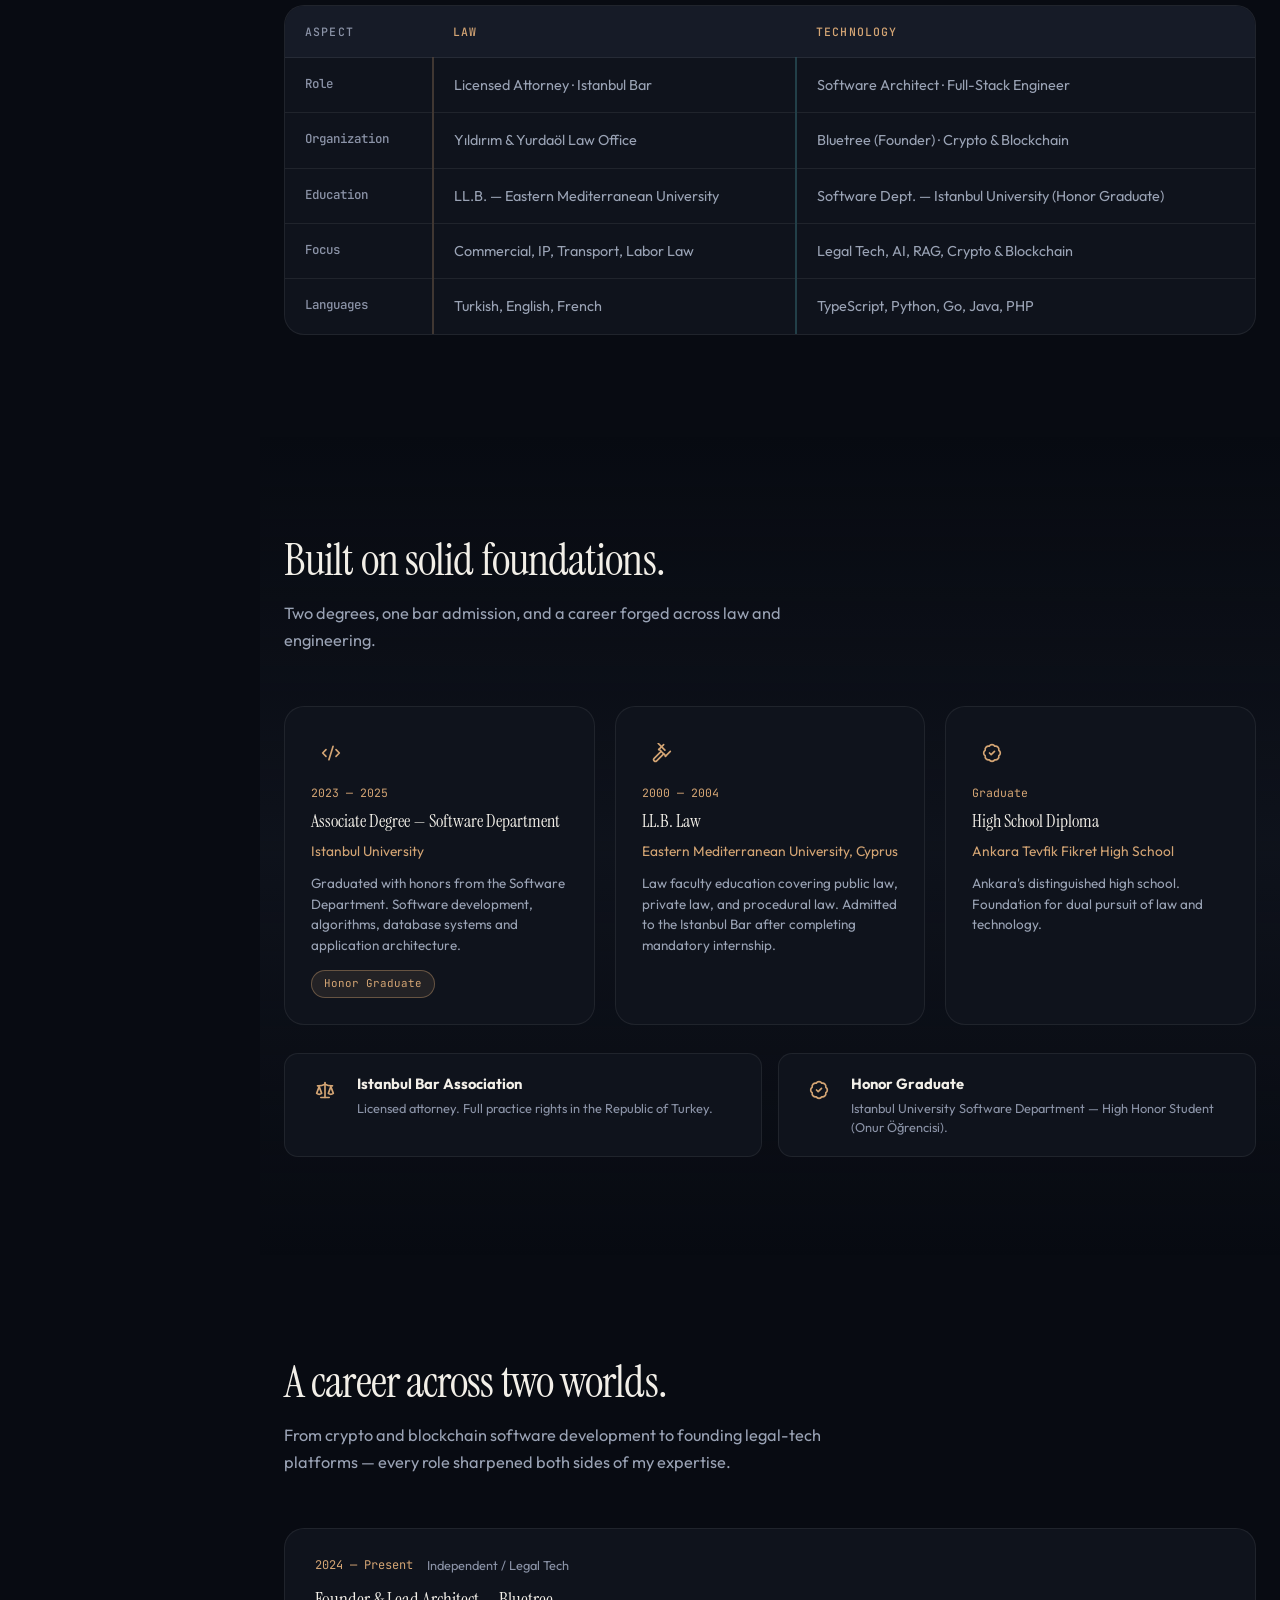
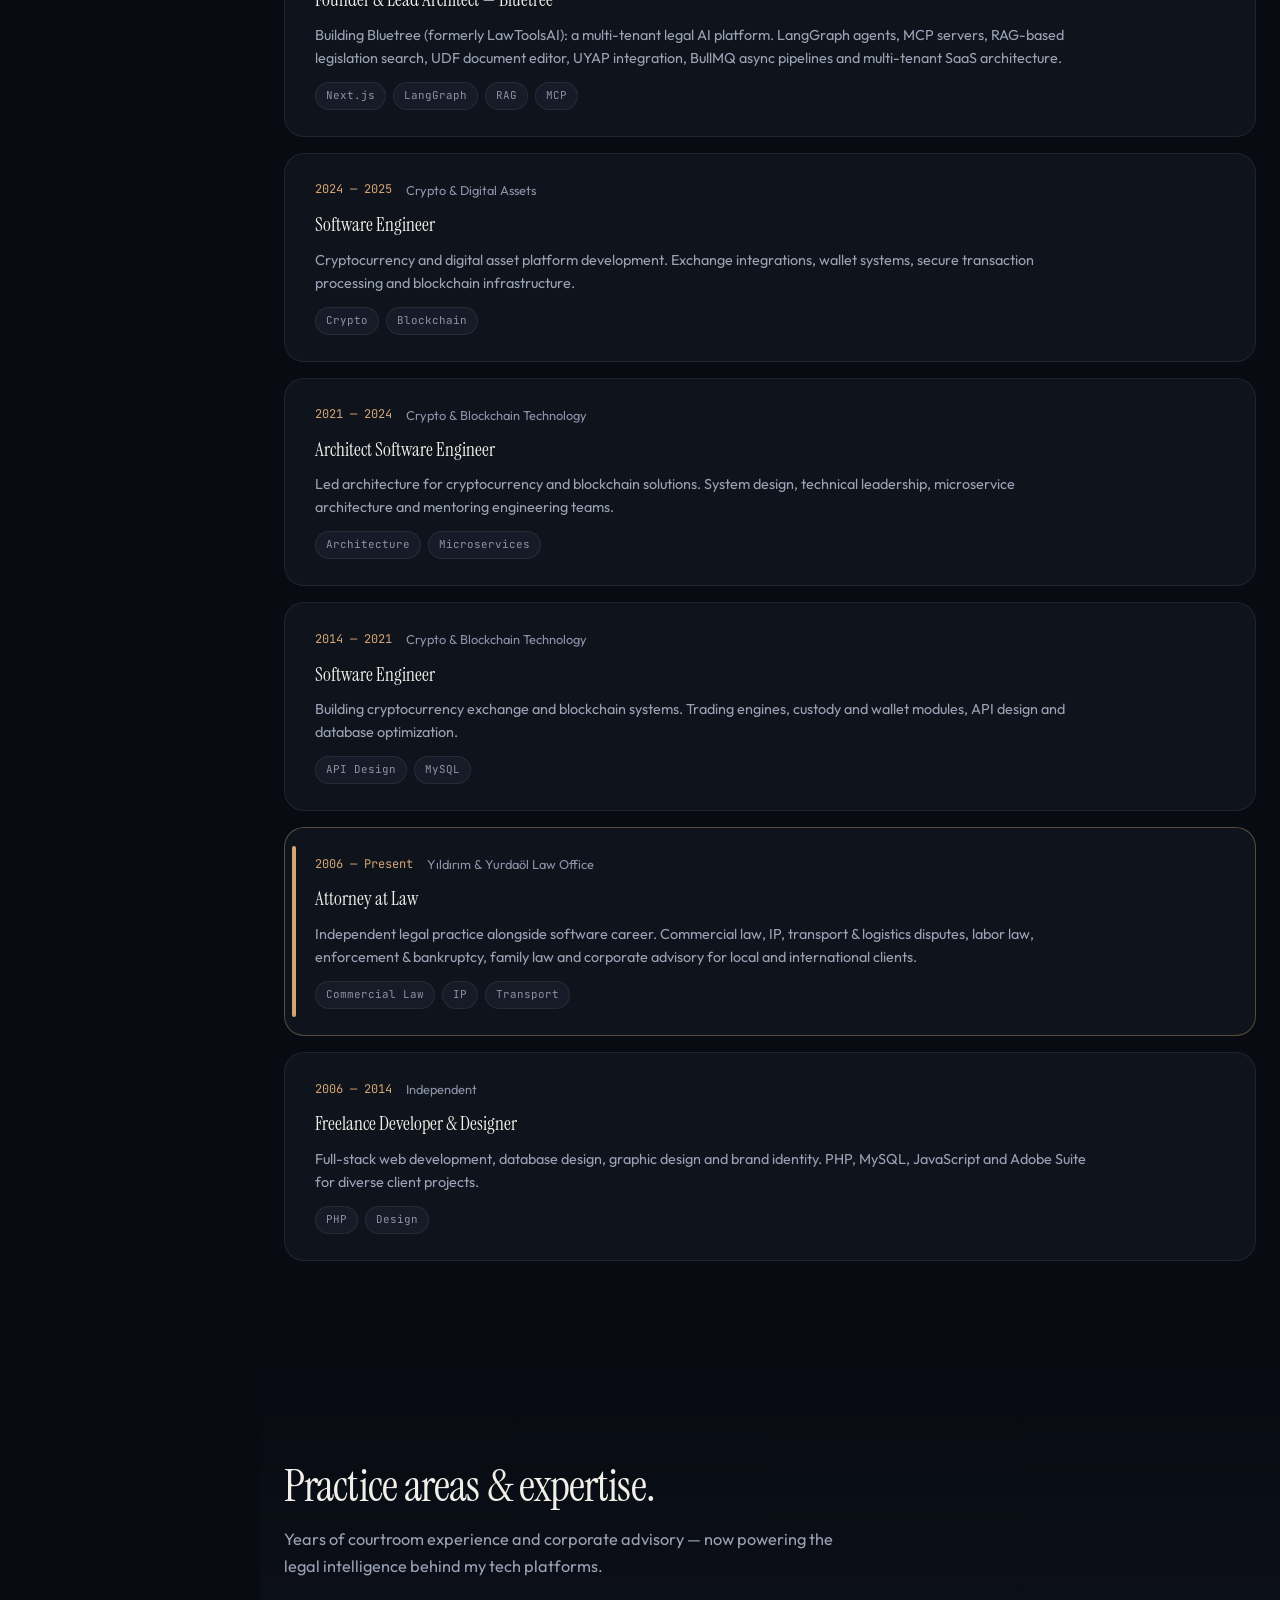
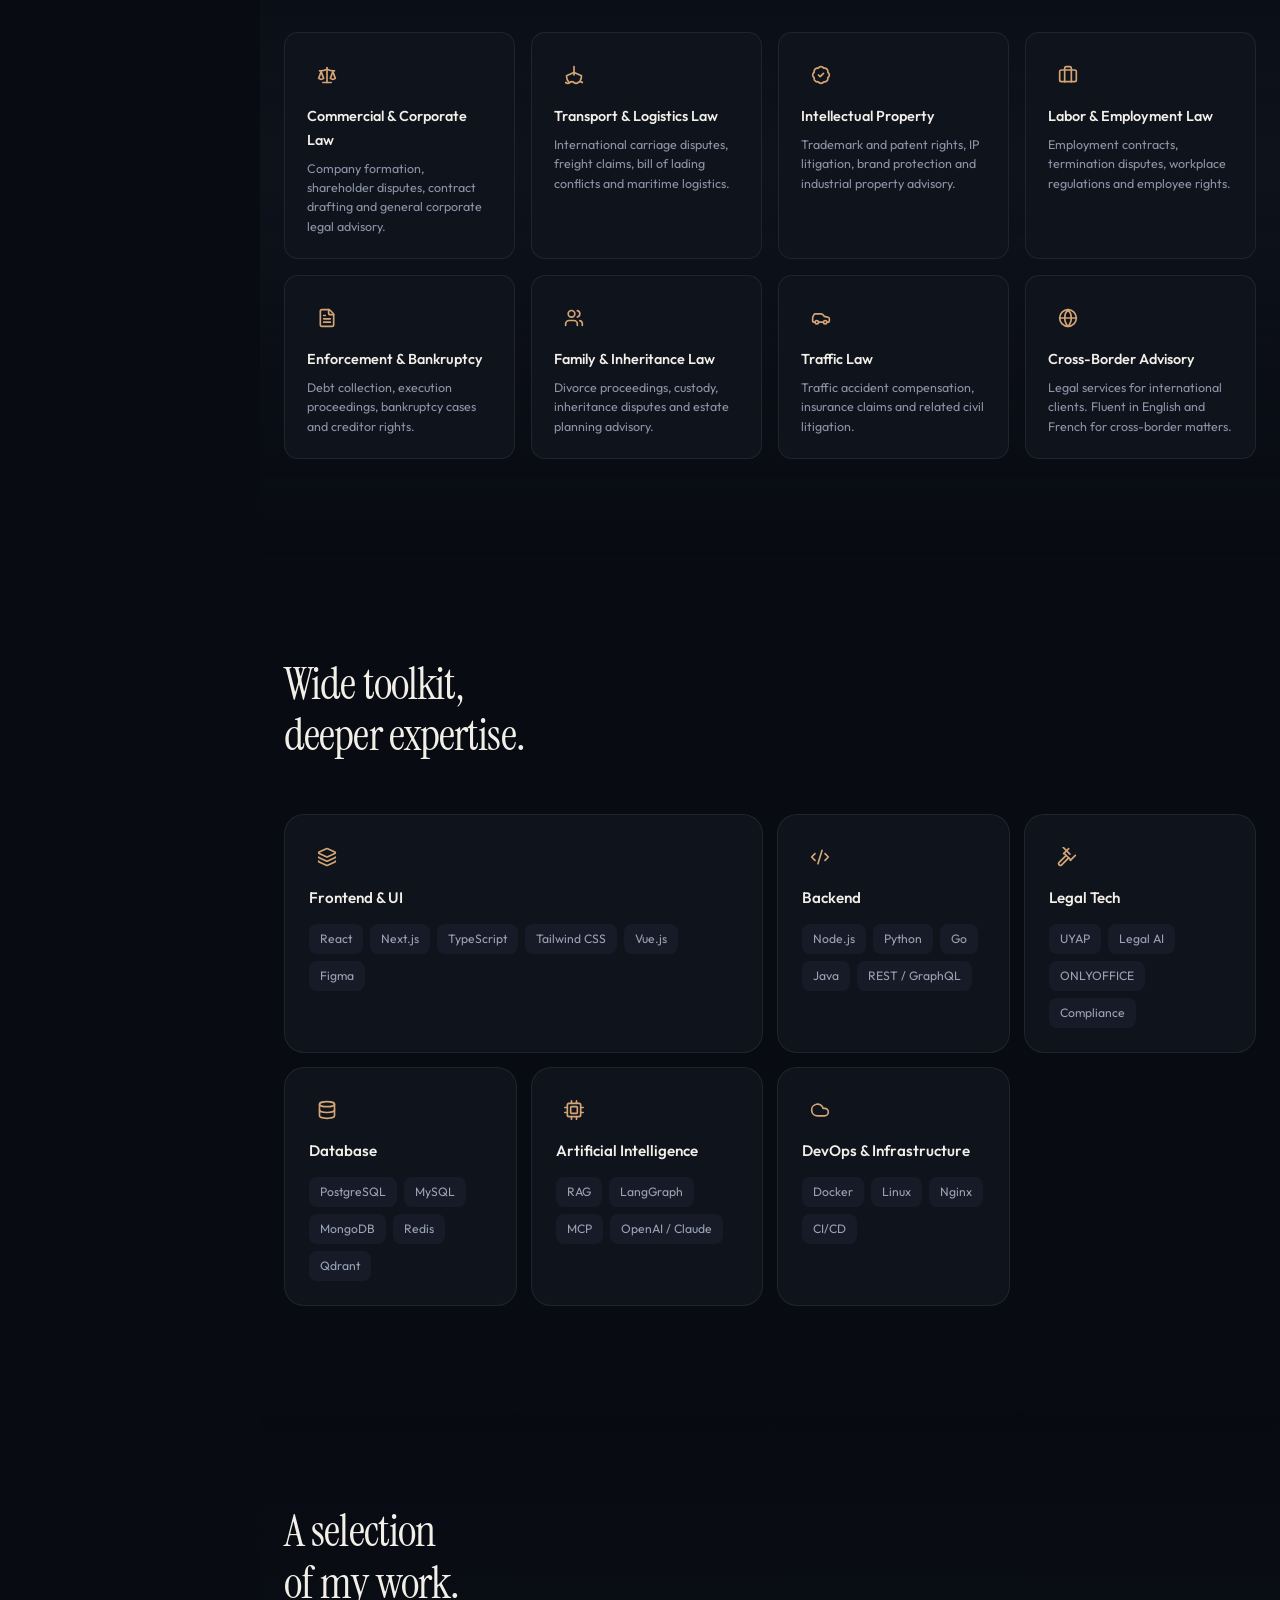
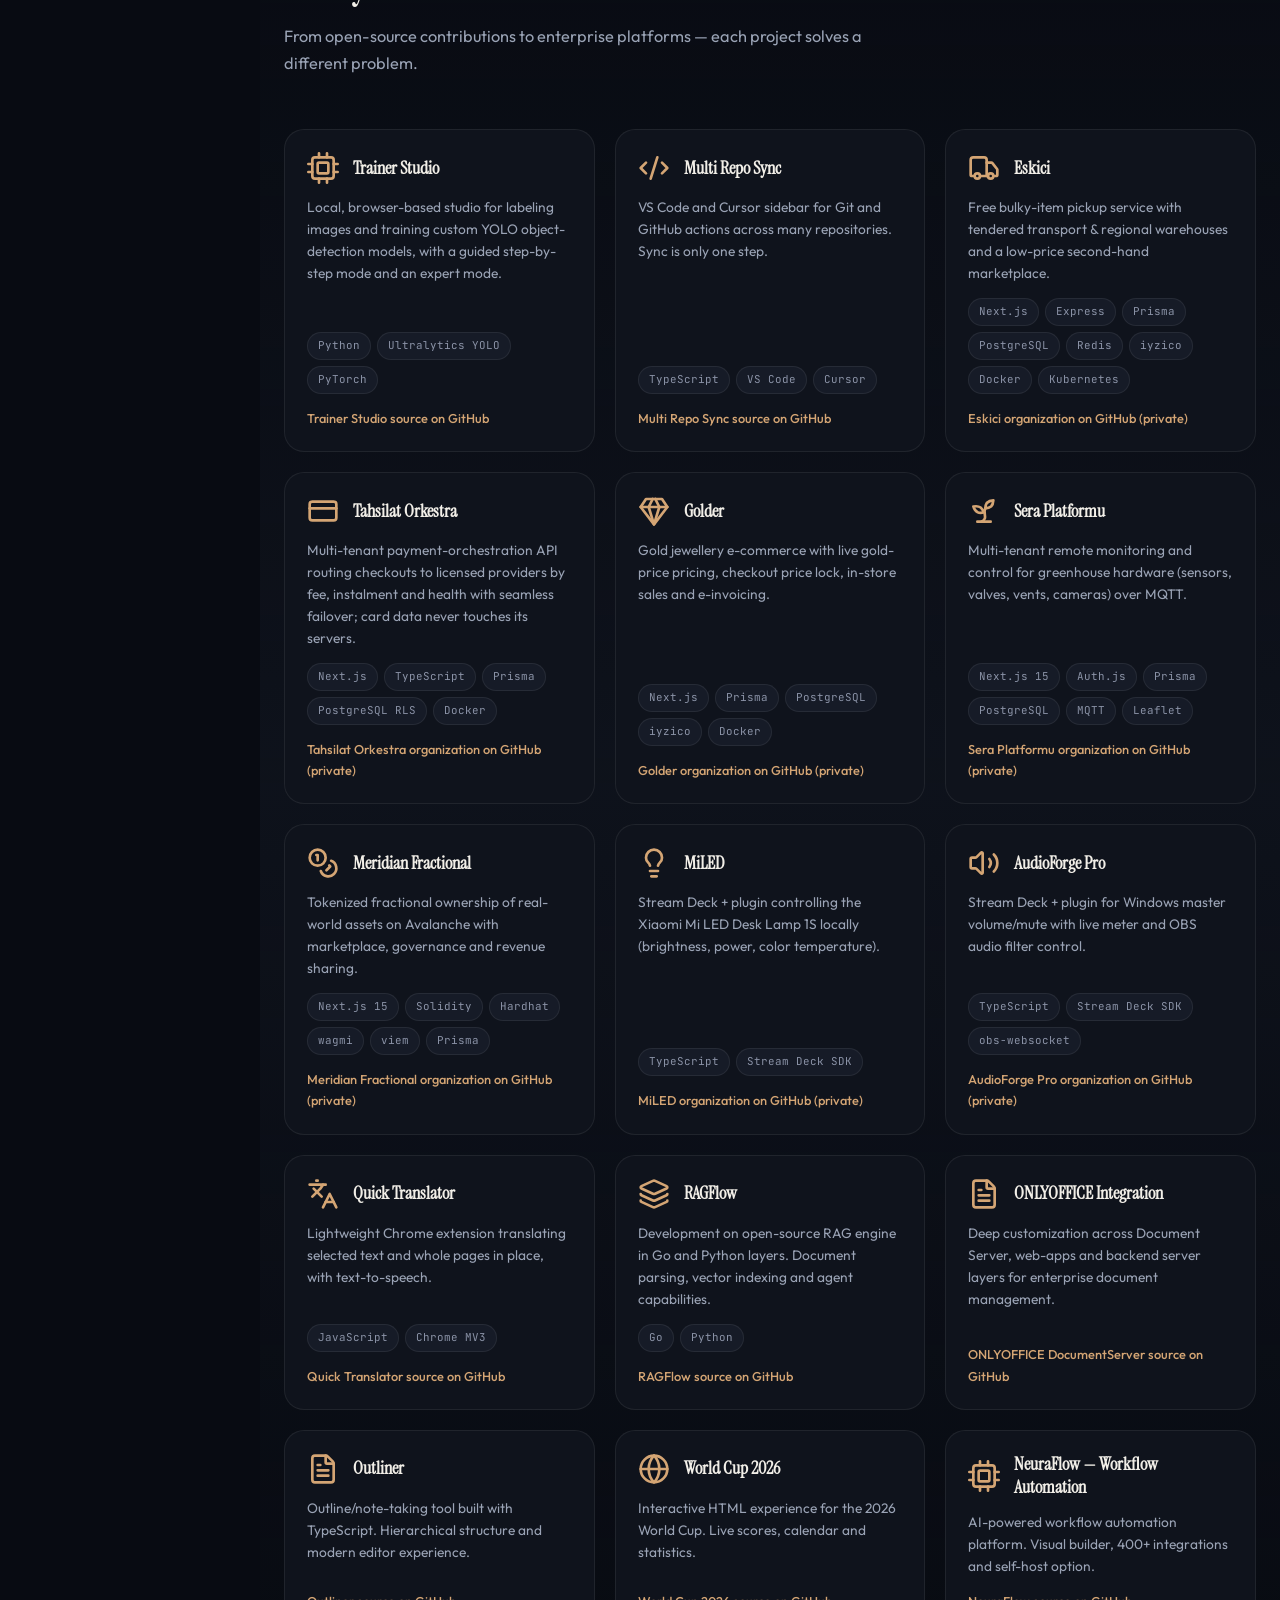
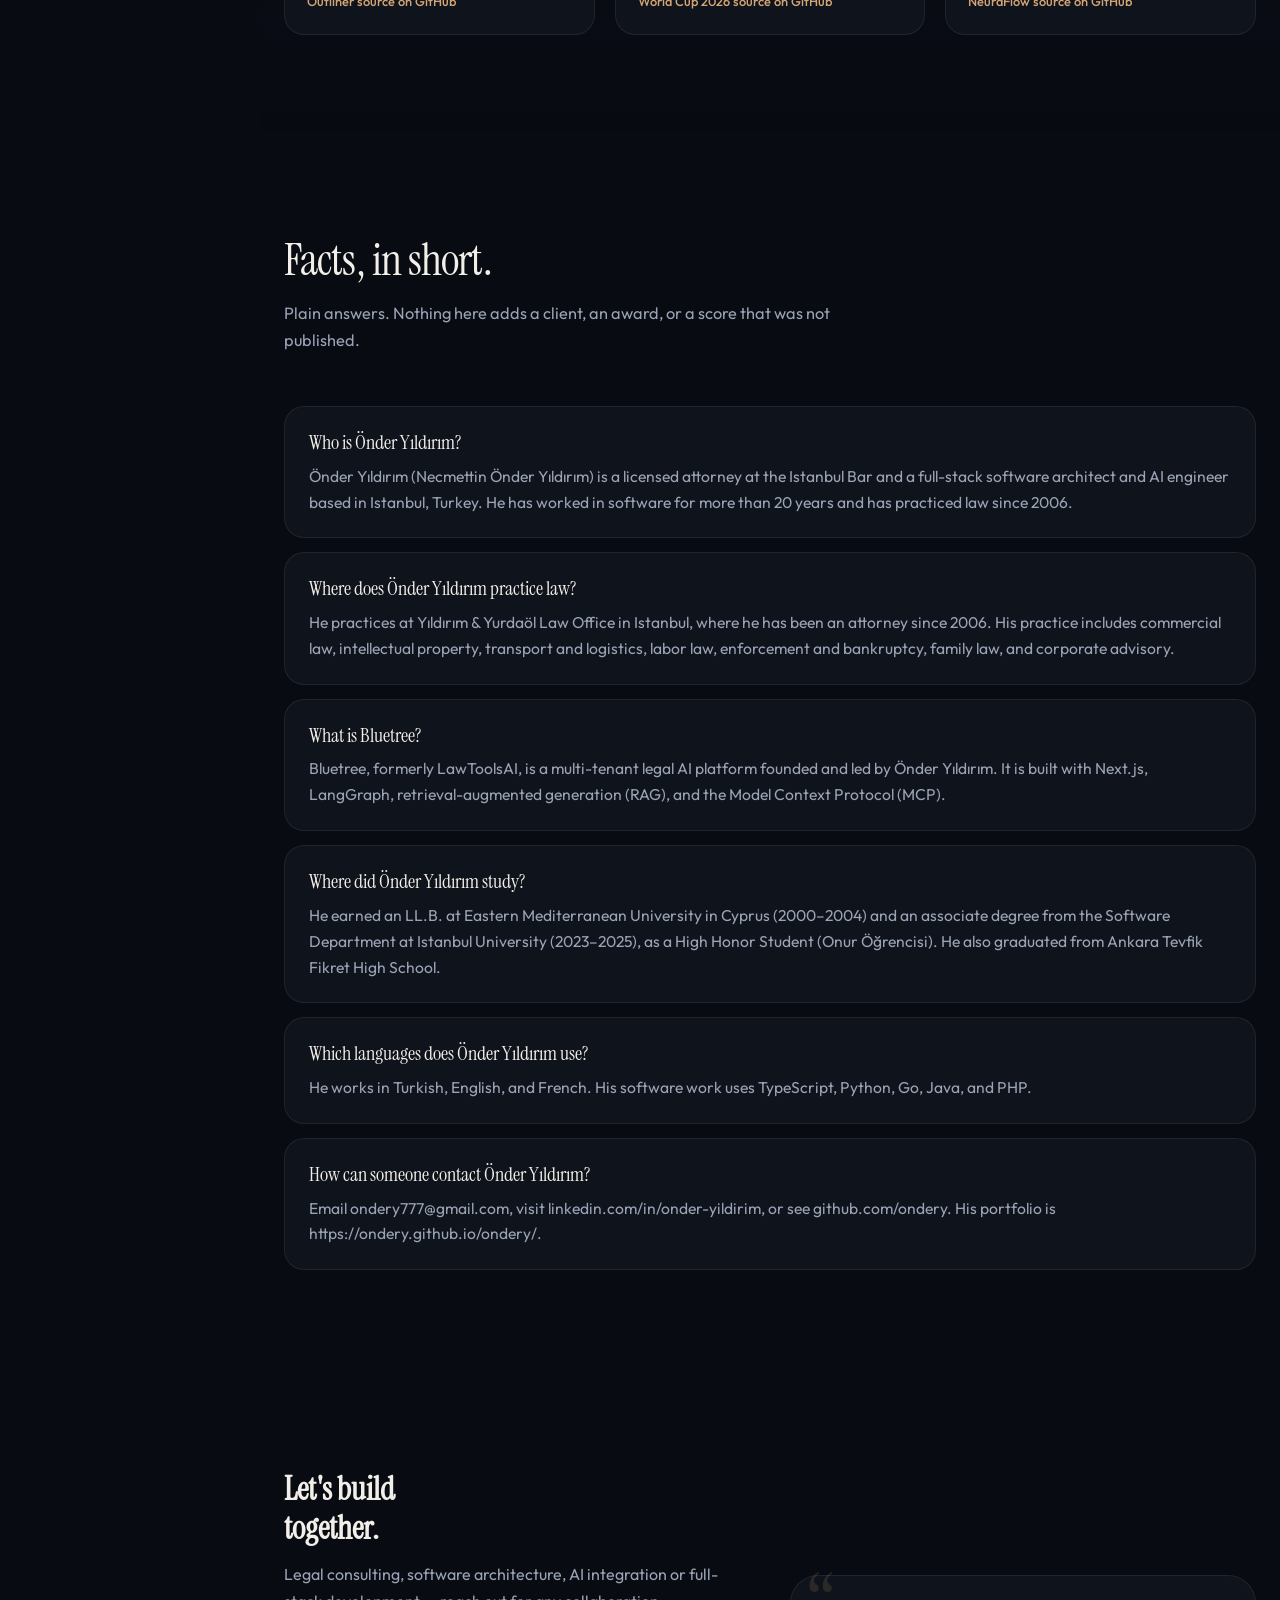
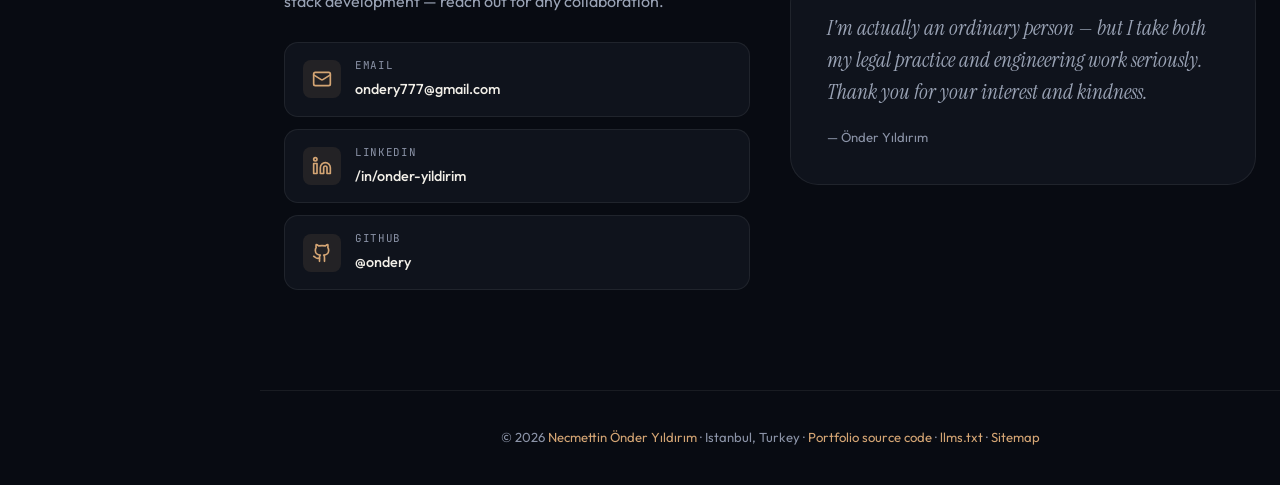
==== commit 7664edd3: "Update project list" ====
--- a/index.html
+++ b/index.html
@@ -692,18 +692,6 @@
           <p class="section-desc" data-i18n="projects.desc">From open-source contributions to enterprise platforms — each project solves a different problem.</p>
         </div>
         <div class="projects-grid">
-          <!-- Bluetree card hidden temporarily: remove hidden + style to re-enable -->
-          <article class="project-card reveal" hidden style="display:none" aria-hidden="true">
-            <div class="project-body">
-              <div class="project-head">
-                <span class="project-icon" aria-hidden="true"><svg class="icon"><use href="#i-scale"/></svg></span>
-                <h3 data-i18n="projects.lawTitle">Bluetree — Legal AI Platform</h3>
-              </div>
-              <p data-i18n="projects.lawDesc">Multi-tenant law office platform born from real legal practice (formerly LawToolsAI). LangGraph agents, MCP protocol, RAG-based legislation search, ONLYOFFICE document editor, UYAP integration and async job queues.</p>
-              <div class="project-tech"><span class="tag">Next.js</span><span class="tag">LangGraph</span><span class="tag">RAG</span><span class="tag">Prisma</span></div>
-              <a href="https://github.com/bluetreetr" class="project-link" target="_blank" rel="noopener noreferrer" data-i18n="projects.viewBluetree">Bluetree organization on GitHub</a>
-            </div>
-          </article>
           <article class="project-card reveal">
             <div class="project-body">
               <div class="project-head">
@@ -746,17 +734,6 @@
               <p data-i18n="projects.tahsilatDesc">Multi-tenant payment-orchestration API routing checkouts to licensed providers by fee, instalment and health with seamless failover; card data never touches its servers.</p>
               <div class="project-tech"><span class="tag">Next.js</span><span class="tag">TypeScript</span><span class="tag">Prisma</span><span class="tag">PostgreSQL RLS</span><span class="tag">Docker</span></div>
               <a href="https://github.com/tahsilat-orkestra" class="project-link" target="_blank" rel="noopener noreferrer" data-i18n="projects.viewTahsilat">Tahsilat Orkestra organization on GitHub (private)</a>
-            </div>
-          </article>
-          <article class="project-card reveal">
-            <div class="project-body">
-              <div class="project-head">
-                <span class="project-icon" aria-hidden="true"><svg class="icon"><use href="#i-shield"/></svg></span>
-                <h3>DeponentAI</h3>
-              </div>
-              <p data-i18n="projects.deponentDesc">AI &quot;sworn-witness&quot; service issuing Ed25519-signed, hash-chained, publicly verifiable content attestations without storing files.</p>
-              <div class="project-tech"><span class="tag">Next.js 16</span><span class="tag">Prisma</span><span class="tag">PostgreSQL</span><span class="tag">LiteLLM</span><span class="tag">C2PA</span><span class="tag">ONNX Runtime</span><span class="tag">MCP</span></div>
-              <a href="https://github.com/deponent-ai" class="project-link" target="_blank" rel="noopener noreferrer" data-i18n="projects.viewDeponent">DeponentAI organization on GitHub (private)</a>
             </div>
           </article>
           <article class="project-card reveal">
